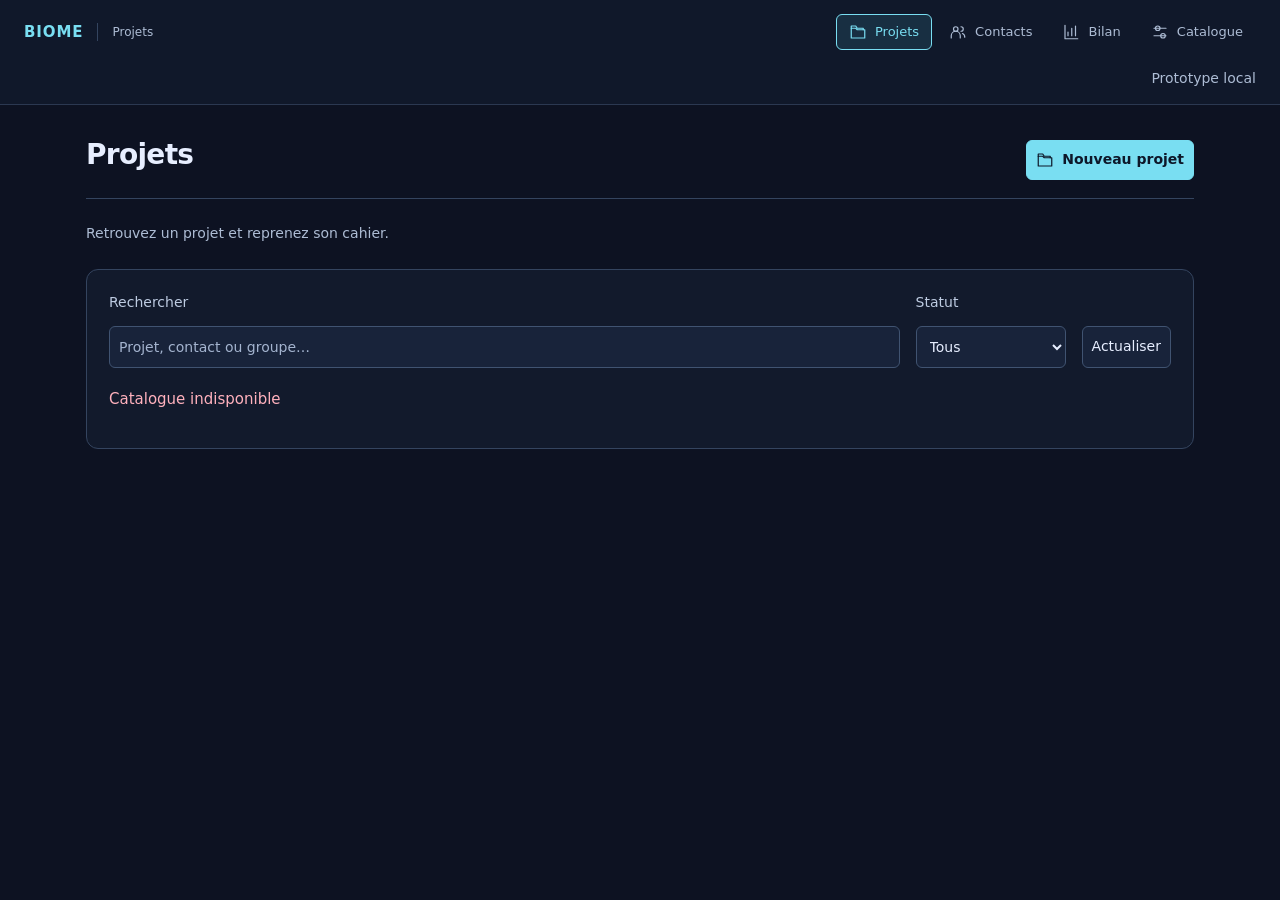
==== src/biome/index.html @ 842594ed "Release alpha 6 with separate project identities and report coverage" ====
<!doctype html><html lang="fr"><meta charset="utf-8"><meta name="viewport" content="width=device-width,initial-scale=1"><title>BIOME · Prototype local</title><link rel="stylesheet" href="/delivery-selector.css">
<style>
/* Keep inline field labels readable without changing the established layout. */
label>input:not([type=checkbox]):not([type=radio]),label>select{margin-inline-start:8px}
label>textarea{display:block;margin-top:6px}
label>input[type=checkbox],label>input[type=radio]{margin-inline-end:6px}
.home-filters label>input,.home-filters label>select,.search-row label>input{margin-inline-start:0}
label>input[style*="width:100%"]{display:block;margin-inline-start:0;margin-top:6px}
@media(max-width:480px){label>input:not([type=checkbox]):not([type=radio]),label>select{display:block;margin-inline-start:0;margin-top:6px}}
:root{color-scheme:dark;background:#17191e;color:#e5e7ec;font:15px/1.5 system-ui}*{box-sizing:border-box}body{margin:0}header{padding:18px 5%;border-bottom:1px solid #353a44;display:flex;justify-content:space-between;gap:16px;flex-wrap:wrap}main{max-width:1000px;margin:auto;padding:28px 22px}h1{font-size:25px;font-weight:500}h2{font-size:18px;font-weight:500}button,input,select,textarea{font:inherit;background:#20232a;color:inherit;border:1px solid #454b58;border-radius:6px;padding:9px}button{cursor:pointer}button.primary{background:#87d4ca;color:#152a28}button:disabled{opacity:.5}label{display:block;margin:12px 0}textarea{width:100%;min-height:120px}.row{display:flex;gap:16px;flex-wrap:wrap;align-items:center}.muted{color:#a4aab7}.summary,form{background:#20232a;padding:18px;margin:20px 0;border-radius:8px}.entry{border-bottom:1px solid #353a44;padding:18px 0}.entry p{white-space:pre-wrap;overflow-wrap:anywhere}.type{color:#87d4ca}small{font-size:13px}details{margin-top:14px}[hidden]{display:none!important}#error{color:#ffb7b7}a{color:#87d4ca}input{max-width:100%}@media(max-width:480px){main{padding:16px}.row{align-items:stretch}input,select{width:100%}}

.attachments{display:grid;grid-template-columns:repeat(auto-fill,minmax(190px,1fr));gap:14px;margin:14px 0}.file-card{border:1px solid #454b58;border-radius:8px;padding:12px;min-width:0;overflow-wrap:anywhere}.file-card .thumb{width:100%;height:150px;object-fit:contain;background:#121419;display:block;border-radius:4px}.file-card button.preview{padding:0;width:100%;border:0}.file-card .file-icon{display:flex;align-items:center;justify-content:center;height:90px;font-size:32px}.file-card input{width:100%;margin-top:8px}.file-card p{margin:8px 0;white-space:normal}.file-card small{display:block}.file-card button.remove{margin-top:8px}dialog{background:#20232a;color:#e5e7ec;border:1px solid #454b58;border-radius:10px;max-width:92vw;padding:16px}dialog::backdrop{background:#000b}dialog img{max-width:85vw;max-height:75vh;object-fit:contain}dialog h2{overflow-wrap:anywhere}

main>details,.notebook{background:#20232a;border:1px solid #353a44;border-radius:8px;margin:18px 0;padding:16px}main>details>summary{font-weight:600;cursor:pointer;padding:4px}main>details[open]>summary{border-bottom:1px solid #3b414c;padding-bottom:12px;margin-bottom:14px}.summary{border:1px solid #353a44}.table-wrap{overflow-x:auto;margin:16px 0}table{width:100%;border-collapse:collapse;font-size:14px}th{text-align:left;color:#a4aab7;font-weight:500;background:#191c22}th,td{padding:12px;vertical-align:top;border-bottom:1px solid #353a44}td:first-child{font-weight:500;overflow-wrap:anywhere;min-width:140px}td details{margin:0}td details p{max-width:320px;overflow-wrap:anywhere}td button{padding:6px 10px}#dataset-form{background:#262b33;border:1px solid #454b58}.notebook h2{font-size:18px}.notebook .entry:last-child{border-bottom:0}

.project-heading{display:flex;align-items:center;justify-content:space-between;gap:20px}.project-heading h1{margin:0 0 8px}.project-heading p{margin:0}.project-meta{display:flex;gap:18px;align-items:center;flex-wrap:wrap;margin:16px 0 24px;font-size:13px}.badge{border:1px solid #454b58;border-radius:20px;padding:3px 10px;font-weight:500}.project-tabs{display:flex;border-bottom:1px solid #353a44;gap:22px;margin-bottom:24px}.project-tabs button{background:none;border:0;border-radius:0;padding:12px 2px;color:#a4aab7}.project-tabs button[aria-selected=true]{color:#87d4ca;border-bottom:2px solid #87d4ca}.notebook{margin:0;padding:0;border:0;background:none}h3{font-size:15px;font-weight:600;margin:24px 0 10px}.entry{padding:20px 0}.entry>button{float:right;padding:4px 9px;font-size:13px}.entry>.type{display:inline-block;font-size:13px}.entry>p{margin:12px 0}.notebook>details{border:1px solid #353a44;background:#20232a;border-radius:8px;padding:12px;margin-top:24px}input[type=checkbox]{width:auto}#delivery-form{border:1px solid #454b58}footer{font-size:12px;margin-top:32px;border-top:1px solid #353a44}button:focus-visible,summary:focus-visible{outline:2px solid #87d4ca;outline-offset:3px}
.search-row{margin:0 0 20px}.search-row label{font-size:13px;color:#a4aab7}.search-row input{display:block;margin-top:6px;color:#e5e7ec}.search-row button{align-self:end}.search-row small{min-width:110px}.project-link{border:0;background:none;text-align:left;color:#87d4ca;padding:0!important}#back-projects{margin-bottom:20px;border:0;background:none;padding-left:0;color:#a4aab7}#home-error{color:#ffb7b7}.home-filters{display:grid;grid-template-columns:minmax(180px,1fr) 150px auto;gap:16px;align-items:end;margin:24px 0}.home-filters label{margin:0;display:flex;flex-direction:column;gap:6px}.home-filters input,.home-filters select,.home-filters button{height:42px;width:100%}@media(max-width:600px){.home-filters{grid-template-columns:minmax(0,1fr) auto}.home-filters label:first-child{grid-column:1/-1}}
#framing-summary{border-left:2px solid #454b58;padding:0 14px;margin:0 0 22px;font-size:14px}#framing-summary p{margin:6px 0;white-space:pre-wrap;overflow-wrap:anywhere}#framing-form textarea{min-height:70px}#framing-error{color:#ffb7b7}.project-meta button{padding:3px 8px;font-size:13px}
/* Shared visual hierarchy: navigation, page title, distinct content surfaces. */
:root{--surface:#20242c;--border:#363e4b;--accent:#87d4ca}
header{padding:14px 24px;align-items:center;background:#1c1f26;gap:18px}
.brand{display:flex;align-items:center;gap:14px}.brand strong{letter-spacing:.06em}.brand>span{font-size:12px;border-left:1px solid var(--border);padding-left:14px}
.app-nav{display:flex;gap:4px;margin-left:auto;flex-wrap:wrap}.app-nav button{background:transparent;border:1px solid transparent;padding:8px 12px;font-size:13px;color:#b9c1cd;display:inline-flex;align-items:center;gap:8px}.app-nav button[aria-current=page]{background:#2c373b;border-color:#49605f;color:#b9eee7}.environment{font-size:11px;width:100%;text-align:right}
main{max-width:1120px;padding-top:32px}h1{font-size:28px;font-weight:650;letter-spacing:-.025em;margin:0 0 8px}h2{font-size:18px;font-weight:600;margin:0 0 14px}h3{font-size:15px}.page-heading{margin-bottom:20px}.page-heading p{margin:6px 0}.eyebrow{text-transform:uppercase;font-size:11px;letter-spacing:.09em;color:#a4aab7}
.surface{background:var(--surface);border:1px solid var(--border);border-radius:10px;padding:22px;margin:18px 0}.surface>h2{display:flex;gap:10px;align-items:center}.surface>h2 .ui-icon{color:var(--accent)}.surface>p{max-width:75ch}.surface .home-filters{margin:0 0 20px}.surface .table-wrap{margin-bottom:0}.surface th{background:#272d37}.surface tbody tr:hover{background:#252c35}
form{border:1px solid var(--border);padding:22px}form>h2{border-bottom:1px solid var(--border);padding-bottom:12px}summary{cursor:pointer;font-weight:500}details:not(.inline-help){border:1px solid var(--border);border-radius:8px;padding:12px 14px;background:#1c2027}details[open]>summary{margin-bottom:12px}.inline-help{font-size:13px;margin:12px 0 18px}.inline-help summary{color:#a4aab7}.inline-help p{max-width:75ch}
.ui-icon{width:18px;height:18px;flex:0 0 18px;vertical-align:middle;fill:none;stroke:currentColor;stroke-width:1.6;stroke-linecap:round;stroke-linejoin:round}.project-tabs button{display:inline-flex;align-items:center;gap:8px}.project-heading{padding-bottom:16px;border-bottom:1px solid var(--border)}.project-meta{margin-top:12px}.notebook .entry{background:#1d222a;border:1px solid #303846;border-radius:8px;margin:14px 0;padding:18px}.notebook .entry:last-child{border-bottom:1px solid #303846}.notebook>details{margin-top:24px}
#diagnostics-result:empty{display:none}#diagnostics-result{margin-top:22px;border-top:1px solid var(--border);padding-top:18px}.diagnostic-overview{display:flex;gap:12px;flex-wrap:wrap}.diagnostic-overview span{padding:8px 12px;border:1px solid var(--border);border-radius:6px;background:#191e25}.diagnostic-success{color:#b8e9d2}.diagnostic-warning{color:#ffd39a}
#workspace-location{background:#191e25;border:1px solid var(--border);border-radius:6px;padding:12px;font-size:13px}button.primary{border-color:#87d4ca}button:hover:not(:disabled){filter:brightness(1.1)}
@media(max-width:700px){header{padding:12px 16px}.app-nav{width:100%;margin:0}.app-nav button{flex:1;padding:8px 6px;font-size:12px}.environment{display:none}main{padding:22px 16px}.surface{padding:16px}.page-heading{gap:12px}.brand{width:100%}.project-heading{flex-wrap:wrap}.project-tabs{gap:18px}}
button[data-icon]{display:inline-flex;align-items:center;gap:8px}
/* Pandora night palette: colour identifies a space; state colours remain semantic. */
:root{background:#0d1222;color:#e7eeff;--surface:#151d31;--border:#34445f;--accent:#79def2;--accent-soft:#182f42;--cyan:#79def2;--blue:#a1baff;--violet:#c7acff;--pink:#f0a9d7;--success:#a2e2c1;--warning:#f4cf91;--danger:#ffb1bd}
body[data-space=contacts]{--accent:var(--violet);--accent-soft:#2a2441}
body[data-space=report]{--accent:var(--blue);--accent-soft:#202d4b}
body[data-space=maintenance]{--accent:#b4c7e7;--accent-soft:#243149}
body[data-space=project][data-project-view=files]{--accent:var(--blue);--accent-soft:#202d4b}
body[data-space=project][data-project-view=deliveries]{--accent:var(--pink);--accent-soft:#38253c}
header{background:#10182a;border-color:#2b3851}.brand strong{color:var(--cyan)}.muted,.eyebrow{color:#adbcd4}
button,input,select,textarea{background:#18233a;border-color:#405371;color:#e7eeff}input::placeholder,textarea::placeholder{color:#a4b4cf}input,select,textarea{accent-color:var(--accent)}
button.primary{background:var(--accent);border-color:var(--accent);color:#0d1729;font-weight:550}a,.project-link,.type{color:var(--accent)}button:focus-visible,summary:focus-visible,input:focus-visible,select:focus-visible,textarea:focus-visible{outline:2px solid var(--accent);outline-offset:3px}
.app-nav button{color:#b5c4dd}.app-nav button[aria-current=page]{background:var(--accent-soft);border-color:var(--accent);color:var(--accent)}
#nav-projects .ui-icon{color:var(--cyan)}#open-directory .ui-icon{color:var(--violet)}#open-report .ui-icon{color:var(--blue)}#open-maintenance .ui-icon{color:#b4c7e7}
.surface,.summary,form{background:var(--surface);border-color:var(--border)}.surface>h2 .ui-icon{color:var(--accent)}.surface th,th{background:#1a2640;color:#bdcbe1}.surface tbody tr:hover{background:#1a2943}th,td,.entry,footer{border-color:var(--border)}
.project-list{border-top:2px solid var(--cyan)}#directory-view>h1{color:var(--violet)}#activity-report>h1{color:var(--blue)}#maintenance-view .page-heading h1{color:#b4c7e7}
#workspace-location{background:#10182a;border-color:var(--border);color:#c5d4eb}.surface details:not(.inline-help),details:not(.inline-help),.notebook>details{background:#111b2e;border-color:var(--border)}.inline-help summary{color:#adbcd4}.surface .home-filters label{color:#bdcbe1}
.project-heading,.project-tabs{border-color:var(--border)}.project-tabs button{color:#adbcd4}.project-tabs button[aria-selected=true]{color:var(--accent);border-bottom-color:var(--accent)}#tab-notebook .ui-icon{color:var(--cyan)}#tab-files .ui-icon{color:var(--blue)}#tab-deliveries .ui-icon{color:var(--pink)}
.notebook .entry{background:#141e33;border-color:#304260}.notebook .entry:last-child{border-bottom-color:#304260}.file-card{background:#131d31;border-color:var(--border)}.file-card .thumb{background:#0a1020}.file-card .file-icon{color:var(--blue)}#dataset-form{background:#192640;border-color:#526e9c}#delivery-form{border-color:#825776}.badge{background:#1a2640;border-color:#455d80;color:#d7e5ff}
.state-badge{display:inline-block;font-size:12px;font-weight:550;padding:3px 9px;border:1px solid #405371;border-radius:20px;white-space:nowrap;color:#cbd8ed;background:#1a2640}.state-badge[data-status=Active]{color:var(--blue);border-color:#536b9c;background:#1c2b48}.state-badge[data-status=Review]{color:var(--violet);border-color:#725b95;background:#2b2542}.state-badge[data-status=Completed]{color:var(--success);border-color:#4a7a69;background:#17332d}.state-badge[data-status=OnHold]{color:var(--warning);border-color:#8c7047;background:#352b20}
.diagnostic-overview span{background:#10182a;border-color:var(--border)}.diagnostic-success{color:var(--success)}.diagnostic-warning{color:var(--warning)}#error,#home-error,#workspace-error,#framing-error{color:var(--danger)}dialog{background:var(--surface);border-color:var(--border)}
.selected-path{font-size:13px;overflow-wrap:anywhere}#conservation-status:not(:empty){margin-top:18px;padding:14px;background:#10182a;border:1px solid var(--border);border-radius:8px}#conservation-status p{margin:6px 0;overflow-wrap:anywhere}#note-conflict{background:#2b2630;border:1px solid #96724a;border-radius:8px;padding:18px;margin-top:20px}#note-conflict h3{color:var(--warning);margin-top:0}#note-conflict pre{white-space:pre-wrap;overflow-wrap:anywhere;font:inherit;max-height:280px;overflow:auto}#note-conflict .row{margin:16px 0}.row-actions{white-space:nowrap;width:100px}.row-actions button.icon-action{margin:0 6px 0 0;padding:8px;min-width:36px;min-height:36px}.icon-action{display:inline-flex;align-items:center;justify-content:center;background:transparent;border:1px solid transparent;border-radius:8px;color:#a1baff;padding:8px;min-width:36px;min-height:36px}.icon-action:hover{background:#223251;border-color:#486592;color:#dce8ff}.icon-action:focus-visible{outline:2px solid var(--accent);outline-offset:3px}.entry>button.icon-action{padding:8px}.project-meta button[data-icon]{background:#141f34;border-color:#3c4e6b;gap:7px;padding:5px 10px}.project-meta button[data-icon] .ui-icon{color:var(--accent);width:16px;height:16px}
/* Navigation uses a single active accent; statuses retain their meaning. */
.app-nav .ui-icon,.project-tabs .ui-icon{color:inherit!important}


#panel-files>h2{font-size:26px;margin:28px 0 20px}
.files-group{background:#121a2c;border:1px solid var(--border);border-radius:12px;padding:22px;margin:24px 0}
.files-group>h3{font-size:18px;margin:0 0 10px}.files-group>p{margin:0 0 18px}
.file-card{display:flex;flex-direction:column;gap:8px}.file-card p{margin:0}.file-card .file-icon{height:auto;min-height:38px;justify-content:flex-start;gap:12px;font-size:22px;color:#b8c9e1}.file-icon small{font-size:12px;font-family:inherit;color:var(--muted)}
.file-actions{display:flex;align-items:center;gap:8px;margin-top:auto;padding-top:16px}.file-actions button{font-size:13px}.file-card>a{margin-top:auto;padding-top:14px}.file-card:has(.file-actions)>a{margin-top:0}
.file-metadata-form{padding:12px;margin:8px 0;background:#0d1424}.file-metadata-form label{display:block;font-size:13px}.file-metadata-form button{font-size:13px;margin:8px 6px 0 0}

/* Shared design system: a consistent hierarchy and restrained thematic accents. */
:root{--text:#e7eeff;--muted:#adbcd4;--panel:#121a2c;--surface:#151f34;--cyan:#79def2;--files:#8ed9b4;--violet:#cfb1ff;--blue:#a9c1ff;--pink:#f0a9d7}
body[data-space=projects],body[data-space=project]{--accent:var(--cyan);--accent-soft:#182f42}
body[data-space=contacts]{--accent:var(--violet);--accent-soft:#2a2441}
body[data-space=report]{--accent:var(--blue);--accent-soft:#202d4b}
body[data-space=project][data-project-view=deliveries]{--accent:var(--pink);--accent-soft:#38253c}
body[data-space=maintenance]{--accent:#bccbdd;--accent-soft:#243149}
main{max-width:1160px;padding:32px 26px 48px}
h1,.project-heading h1{font-size:28px;line-height:1.25;font-weight:650;color:var(--text)!important;letter-spacing:-.025em}
h2,#panel-files>h2,.notebook h2{font-size:23px;line-height:1.3;font-weight:620;letter-spacing:-.015em;margin:0 0 18px}
h3,.content-group>h2,.surface>h2,.files-group>h3,form>h2{font-size:17px;line-height:1.4;font-weight:620;letter-spacing:0;margin:0 0 12px;color:var(--text)}
p{margin:10px 0 16px}.muted{font-size:14px;line-height:1.55;color:var(--muted)}small{font-size:12px;line-height:1.5}
.page-heading{padding-bottom:18px;border-bottom:1px solid var(--border);margin-bottom:24px}
.surface,.content-group,.files-group{padding:22px;background:var(--panel);border:1px solid var(--border);border-radius:12px;margin:24px 0;min-width:0}
.content-group>h2,.content-group>h3,.files-group>h3,.surface>h2,.surface>h3{display:flex;align-items:center;gap:10px}
/* Section markers share one geometry and inherit only their space accent. */
:is(.content-group,.files-group,.surface)>:is(h2,h3),form>h2,.report-science>h2{display:flex;align-items:center;gap:10px}
:is(.content-group,.files-group,.surface)>:is(h2,h3)::before,form>h2::before,.report-science>h2::before{content:'';display:block;height:16px;width:3px;border-radius:3px;background:var(--accent);flex:0 0 3px}
.content-group>.table-wrap:last-child{margin-bottom:0}.content-group>p,.files-group>p{max-width:78ch}
#directory-table{overflow:visible;margin:0}#directory-table .content-group{margin:24px 0}
form{border-radius:12px;background:var(--surface);padding:22px}form>h2{padding-bottom:14px;border-bottom:1px solid var(--border)}
label{font-size:14px;color:#c9d6e9}label>input:not([type=checkbox]):not([type=radio]),label>select{margin-inline-start:0;margin-top:7px;display:block}label:has(>input[type=checkbox]){display:flex;gap:8px;align-items:center}
.row{gap:14px;align-items:end}.row>h2{align-self:center;margin:0 auto 0 0}.row>label{margin:0;min-width:0}.project-meta{align-items:center}.project-meta button{align-self:center}
button,.button{font-size:14px;line-height:1.4}button.primary{font-weight:600}.icon-action{color:var(--accent)}
.app-nav button .ui-icon,.project-tabs button .ui-icon{color:inherit!important}.app-nav button{color:var(--muted)}
.app-nav button[aria-current=page]{background:var(--accent-soft);color:var(--accent);border-color:var(--accent)}
.project-tabs{gap:20px;margin:26px 0}.project-tabs button{font-size:15px;color:var(--muted);padding:12px 3px}
.project-tabs button[aria-selected=true]{color:var(--accent);border-color:var(--accent)}
.project-list{border-top:1px solid var(--border)}.home-filters{margin:0 0 20px}
th{font-size:12px;font-weight:600;color:#b9c9e3;letter-spacing:.015em;background:#1a2640}td{font-size:14px;padding:14px 12px;line-height:1.5}tbody tr:hover{background:#19263d}
#panel-notebook>.row:first-child,#panel-deliveries>.row:first-child{padding:18px 20px;background:var(--panel);border:1px solid var(--border);border-radius:12px;margin-bottom:18px;align-items:center}
.search-row{padding:0 2px;margin:20px 0}.notebook .entry{background:var(--panel);border-color:var(--border);padding:20px;margin:16px 0}.entry>.type{font-size:13px;font-weight:600}.entry>p{font-size:15px;line-height:1.65}.entry small{color:var(--muted)}
#report-total{font-size:18px;font-weight:600;line-height:1.6;background:var(--accent-soft);border:1px solid var(--border);border-left:3px solid var(--accent);padding:18px 20px;border-radius:10px;margin:24px 0 12px}
#report-coverage,#report-warning{font-size:13px;max-width:90ch}#activity-report>.row{background:var(--panel);border:1px solid var(--border);padding:20px;border-radius:12px;align-items:end}
#activity-report>details,#directory-view>details{padding:22px;border-radius:12px;margin:24px 0}#activity-report>details>summary,#directory-view>details>summary{font-size:17px;font-weight:600}
#framing-summary{background:var(--panel);border:1px solid var(--border);border-left:3px solid var(--accent);border-radius:8px;padding:14px 18px;font-size:14px}
#delivery-form{border-color:var(--border)}#delivery-form>h2{margin-top:24px}.file-card{background:var(--surface)}
@media(max-width:700px){main{padding:24px 16px}h1,.project-heading h1{font-size:25px}h2,#panel-files>h2,.notebook h2{font-size:21px}.surface,.content-group,.files-group,form{padding:16px}.row>label{flex:1 1 160px}.project-meta{gap:12px}.app-nav button{font-size:12px}#panel-notebook>.row:first-child,#panel-deliveries>.row:first-child{padding:16px}}

/* Project-level navigation stays cyan even while the delivery subview is pink. */
#nav-projects[aria-current=page]{color:var(--cyan);border-color:var(--cyan);background:#182f42}

/* Shared hierarchy and stable project context. */

#framing-summary{border-left:3px solid var(--cyan);background:var(--panel);color:var(--text)}
.project-meta button[data-icon] .ui-icon{color:var(--cyan)}
.project-tabs #tab-notebook .ui-icon{color:var(--cyan)!important}.project-tabs #tab-files .ui-icon{color:var(--files)!important}.project-tabs #tab-deliveries .ui-icon{color:var(--pink)!important}
#back-projects,#back-directory,#back-report{background:none;border:0;padding:4px 0;margin:0 0 20px;color:var(--muted);font-size:13px}
.report-science h2{font-size:17px;margin:24px 0 14px}.report-science>summary{font-size:18px}
#report-total.report-metrics{display:grid;grid-template-columns:repeat(4,minmax(0,1fr));gap:12px;border:0;background:none;padding:0;margin:24px 0}
.report-metrics>div{border:1px solid var(--border);border-radius:10px;background:var(--panel);padding:18px}.report-metrics strong{display:block;font-size:24px;font-weight:620;line-height:1.3}.report-metrics span{display:block;font-size:13px;color:var(--muted);margin-top:8px}
.chart-bars{display:grid;gap:14px;margin:20px 0}.chart-row{display:grid;grid-template-columns:minmax(140px,1.1fr) minmax(80px,2fr) minmax(105px,auto);gap:16px;align-items:center;font-size:14px}.chart-label{overflow-wrap:anywhere}.chart-track{background:#202b42;border-radius:4px;height:12px;overflow:hidden}.chart-fill{display:block;background:var(--blue);height:100%;border-radius:4px}.chart-fill.unspecified{background:#8491a9}.chart-value{text-align:right;font-variant-numeric:tabular-nums;font-size:13px;color:#c3cfe2}.chart-values{background:transparent!important;padding:10px 0!important;border:0!important;border-top:1px solid var(--border)!important;border-radius:0!important}.chart-values>summary{font-size:13px;color:var(--muted)}
@media(max-width:700px){#report-total.report-metrics{grid-template-columns:repeat(2,minmax(0,1fr))}.report-metrics strong{font-size:21px}.chart-row{grid-template-columns:minmax(0,1fr) auto;gap:6px 12px}.chart-track{grid-column:1/-1;grid-row:2}.chart-value{grid-column:2;grid-row:1}.chart-label{grid-column:1;grid-row:1}}
body[data-space=project][data-project-view=files]{--accent:var(--files);--accent-soft:#19382e}

.monthly-chart{display:flex;gap:12px;overflow-x:auto;padding-bottom:8px}.monthly-chart .chart-row{display:flex;flex:1 0 62px;flex-direction:column;gap:10px;min-width:62px;text-align:center}.monthly-chart .chart-label{order:3;font-size:11px;max-width:70px}.monthly-chart .chart-value{order:1;font-size:11px;white-space:nowrap}.monthly-chart .chart-track{order:2;height:120px;width:32px;display:flex;align-items:end;border-radius:3px;background:#202b42}.monthly-chart .chart-fill{height:0;border-radius:3px;flex:none}
.sort-heading{border:0;background:transparent;color:inherit;padding:0;font:inherit;font-weight:600;white-space:nowrap}.sort-heading:hover{color:var(--cyan);background:transparent}.sort-heading:focus-visible{outline:2px solid var(--cyan);outline-offset:5px}.catalog-date{white-space:nowrap;font-variant-numeric:tabular-nums}#project-table td:first-child{min-width:220px}#project-table td:nth-child(2),#project-table td:nth-child(3){min-width:160px;overflow-wrap:anywhere}
#panel-notebook>.row:first-child{align-items:flex-end}#panel-notebook>.row:first-child>label{display:flex;flex-direction:column;gap:6px}#panel-notebook>.row:first-child select{margin:0;height:42px}#panel-notebook>.row:first-child>button{height:42px;align-self:flex-end}
.identity-fields{display:grid;grid-template-columns:repeat(2,minmax(0,1fr));align-items:end}.identity-fields>label:last-child{grid-column:1/-1}.identity-fields input{width:100%;margin-inline-start:0!important}button.danger{color:var(--danger);border-color:#875165;background:transparent}.project-meta .danger{margin-left:auto}.trash-list button{margin-left:14px}#delete-project-dialog{width:540px}#delete-project-dialog p{overflow-wrap:anywhere}
@media(max-width:600px){.identity-fields{grid-template-columns:minmax(0,1fr)}.project-meta .danger{margin-left:0}}
.storage-model{display:grid;grid-template-columns:repeat(3,minmax(0,1fr));gap:16px;margin:20px 0}.storage-model>div{border:1px solid var(--border);border-radius:10px;padding:16px;background:var(--panel)}.storage-model h3{margin:0 0 8px}.storage-model p{margin:0;font-size:14px}.demo-banner{border:1px solid var(--cyan);border-radius:8px;padding:14px;background:var(--panel)}.catalogue-actions{display:flex;gap:12px;flex-wrap:wrap;margin:18px 0}.recent-catalogue{display:block;text-align:left;width:100%;margin:8px 0;overflow-wrap:anywhere}.catalogue-path{overflow-wrap:anywhere;font-size:13px}@media(max-width:700px){.storage-model{grid-template-columns:1fr}}
#maintenance-view.needs-catalogue>article:nth-of-type(n+3),#maintenance-view.needs-catalogue>article:first-of-type>details{display:none}#workspace-location{white-space:pre-line}</style>
<header><div class="brand"><strong>BIOME</strong><span id="view-context" class="muted">Projets</span></div><nav class="app-nav" aria-label="Espaces BIOME"><button id="nav-projects" data-icon="folder">Projets</button><button type="button" id="open-directory" data-icon="people">Contacts</button><button type="button" id="open-report" data-icon="chart">Bilan</button><button type="button" id="open-maintenance" data-icon="settings">Catalogue</button></nav><span class="muted environment" id="workspace-heading">Prototype local</span></header>
<main><p id="demo-banner" class="demo-banner" hidden>DÉMONSTRATION — données, identités et temps fictifs. Votre catalogue habituel reste conservé ; retrouvez-le dans Catalogue → Catalogues récents.</p><section id="home"><div class="row page-heading" style="justify-content:space-between"><h1>Projets</h1><div class="row"><button type="button" class="primary" id="new-project">Nouveau projet</button></div></div><p class="muted">Retrouvez un projet et reprenez son cahier.</p><form id="new-project-form" hidden><h2>Commencer un projet</h2><details><summary>Importer une demande structurée (facultatif)</summary><p class="muted">Le préremplissage attend des réponses de formulaire avec des libellés explicites, par exemple « Contact Email », « Research group » ou « Project title ». Vous pouvez importer ces réponses depuis un mail Outlook .msg ou .eml, un fichier .txt ou du texte copié. Un mail rédigé librement ne préremplit pas les coordonnées : son texte est conservé, puis les informations du projet sont à saisir. Vérifiez les champs proposés avant la création ; les champs déjà remplis restent conservés.</p><label>Fichier<input id="request-import-file" type="file" accept=".msg,.eml,.txt"></label><label>Ou réponses structurées copiées depuis le mail<textarea id="request-import-text" maxlength="50000"></textarea></label><button type="button" id="request-import-preview">Importer les réponses structurées</button> <button type="button" id="request-import-clear" hidden>Retirer le message importé</button><p id="request-import-status" role="status"></p></details><label>Titre<input id="new-title" required maxlength="200" style="width:100%" placeholder="Un titre court décrivant le besoin"></label><div class="row identity-fields"><label>Contact<input id="new-contact" list="known-contacts" required maxlength="200"></label><label>Email facultatif<input id="new-email" type="email" maxlength="254"></label><label>Groupe / laboratoire facultatif<input id="new-group" placeholder="Responsable, laboratoire ou département" list="known-groups" maxlength="200"></label></div><datalist id="known-contacts"></datalist><datalist id="known-groups"></datalist><details><summary>Où seront conservées les images originales ?</summary><p class="muted">Choisissez leur dossier séparé du catalogue, sur cet ordinateur ou sur un stockage réseau. Les images restent à leur place. Vous pouvez aussi le préciser plus tard si la demande ne contient pas encore d’images.</p><label>Dossier des images originales<input id="new-originals" readonly style="width:100%" placeholder="À définir si nécessaire"></label><button type="button" id="new-originals-pick">Choisir le dossier des originaux…</button> <button type="button" id="new-originals-clear">Retirer ce choix</button></details><label>Demande initiale<textarea id="new-request" required maxlength="50000" placeholder="Collez la demande ou décrivez le besoin en quelques mots."></textarea></label><p class="muted">Le projet sera créé au statut « À cadrer » dans le catalogue affiché sur l’accueil. Les noms de l’annuaire sont proposés ; vous pouvez aussi saisir un nouveau contact ou groupe.</p><button class="primary" id="create-project">Créer et ouvrir le cahier</button> <button type="button" id="cancel-project">Annuler</button><p id="new-project-error" role="alert"></p></form><div class="surface project-list"><div class="home-filters"><label style="flex:1">Rechercher<input id="project-search" type="search" style="display:block;width:100%" placeholder="Projet, contact ou groupe…"></label><label>Statut<select id="project-status-filter"><option value="all">Tous</option></select></label><button id="refresh-projects" type="button">Actualiser</button></div><p id="home-error" role="alert"></p><div id="project-table" class="table-wrap"></div></div></section><section id="directory-view" hidden><button type="button" id="back-directory">← Projets</button><div class="page-heading"><h1>Contacts et groupes</h1></div><p class="muted">Un groupe peut être désigné par son responsable (PI), le nom du laboratoire, du département ou de la plateforme ; les crochets ne sont pas nécessaires. Réutilisez les mêmes noms à la création ou dans « Modifier les informations ». Les variantes existantes restent distinctes : choisissez le bon nom dans chaque projet pour corriger son attribution.</p><div id="directory-table" class="table-wrap"></div><form id="directory-form"><h2 id="directory-heading">Ajouter à l’annuaire</h2><p id="directory-edit-help" class="muted" hidden>La correction sera appliquée aux projets associés. La demande initiale et les livraisons déjà créées restent conservées.</p><div class="row"><label>Type<select id="directory-kind"><option value="contacts">Contact</option><option value="groups">Groupe / laboratoire</option></select></label><label>Nom<input id="directory-name" required maxlength="200"></label><label id="directory-email-label">Email facultatif<input id="directory-email" type="email" maxlength="254"></label></div><button class="primary" id="directory-save">Ajouter</button> <button type="button" id="directory-cancel" hidden>Annuler</button><p id="directory-error" role="alert"></p></form><details style="margin-top:28px"><summary>Listes du cadrage : logiciels, modalités et thématiques</summary><p class="muted">Les valeurs sont réutilisables dans tous les projets. Renommer une valeur corrige les cadrages associés et conserve leur historique. Masquer une valeur la retire des choix futurs, sans effacer les projets qui l’utilisent.</p><label>Liste<select id="vocabulary-kind"><option value="software">Logiciels</option><option value="modalities">Modalités d’imagerie</option><option value="topics">Thématiques d’analyse</option></select></label><div id="vocabulary-table" class="table-wrap"></div><form id="vocabulary-form"><h2 id="vocabulary-heading">Ajouter une valeur</h2><div class="row"><label>Nom<input id="vocabulary-name" required maxlength="100"></label><label><input id="vocabulary-active" type="checkbox" checked> Proposer dans le cadrage</label></div><button class="primary" id="vocabulary-save">Ajouter</button> <button type="button" id="vocabulary-cancel" hidden>Annuler</button><p id="vocabulary-error" role="alert"></p></form></details></section><section id="activity-report" hidden><button type="button" id="back-report">← Projets</button><div class="page-heading"><h1>Bilan d’activité</h1></div><p class="muted">Temps humain renseigné par date de séance. Les projets peuvent contribuer à plusieurs années.</p><div class="row"><label>Année<select id="report-year"></select></label><label>Du<input id="report-start" type="date" required></label><label>Au<input id="report-end" type="date" required></label><button type="button" id="refresh-report">Actualiser</button><a id="export-report" class="button" hidden>Exporter le bilan (ZIP)</a></div><p id="report-error" role="alert"></p><div id="report-total" class="report-metrics" aria-label="Synthèse de la période"></div><section class="content-group"><h2>Évolution du temps renseigné</h2><p class="muted">Temps humain saisi à la date des séances. Une absence de saisie ne signifie pas une absence de travail.</p><div id="report-timeline"></div></section><p id="report-coverage" class="muted"></p><section class="content-group"><h2>Par groupe / laboratoire</h2><div id="report-groups" class="table-wrap"></div></section><section class="content-group"><h2>Par intervention principale</h2><p class="muted">Classement actuel des projets, à préciser pendant le cadrage.</p><div id="report-types" class="table-wrap"></div></section><details class="report-science"><summary>Logiciels, modalités et thématiques</summary><p class="muted">Nombre de projets concernés dans la période. Un projet peut figurer dans plusieurs catégories ; ces nombres ne doivent pas être additionnés. Les catégories décrivent le projet actuellement, pas leur évolution historique.</p><h2>Logiciels utilisés</h2><div id="report-software" class="table-wrap"></div><h2>Modalités d’imagerie</h2><div id="report-modalities" class="table-wrap"></div><h2>Thématiques d’analyse</h2><div id="report-topics" class="table-wrap"></div></details><section class="content-group"><h2>Détail des projets</h2><p class="muted">Le statut affiché est le statut actuel, pas le statut historique à la fin de l’année.</p><div id="report-projects" class="table-wrap"></div></section><p id="report-warning" class="muted"></p></section><section id="project-workspace" hidden><button type="button" id="back-projects">← Projets</button><div class="project-heading"><div><h1 id="title">Chargement du projet…</h1><p id="people" class="muted"></p></div><button id="reload" title="Relire les fichiers du projet">Actualiser</button></div><div class="project-meta"><strong id="project-status" class="badge"></strong><span id="total" class="muted" aria-live="polite"></span><button id="edit-info" type="button">Modifier les informations</button><button id="edit-framing" type="button">Cadrer le projet</button><button id="delete-project" type="button" class="danger">Supprimer le projet…</button></div><form id="info-form" hidden><h2>Informations du projet</h2><label>Titre<input id="info-title" required maxlength="200" style="width:100%"></label><div class="row identity-fields"><label>Contact<input id="info-contact" list="info-contacts" required maxlength="200"></label><label>Email facultatif<input id="info-email" type="email" maxlength="254"></label><label>Groupe<input id="info-group" placeholder="Responsable, laboratoire ou département" list="info-groups" maxlength="200"></label></div><datalist id="info-contacts"></datalist><datalist id="info-groups"></datalist><p class="muted">Les corrections mettent à jour l’accueil et le bilan. Le dossier garde son nom, la demande originale et les livraisons déjà créées restent inchangées. Pour corriger une variante de groupe, choisissez son nom existant.</p><button id="info-save" class="primary">Enregistrer les informations</button> <button id="info-cancel" type="button">Annuler</button><p id="info-error" role="alert"></p></form><div id="legacy-summary" class="content-group" hidden></div><div id="framing-summary" hidden></div><form id="framing-form" hidden><h2>Cadrage du projet</h2><p class="muted">Précisez ce qui est convenu au fil des échanges. Aucun champ scientifique n’est obligatoire. La demande initiale reste conservée. La prochaine étape indique ce qui reste à faire maintenant ; les essais et décisions restent dans le cahier.</p><div class="row"><label>Statut<select id="framing-status"><option value="Unknown">Non renseigné</option><option value="Intake">À cadrer</option><option value="Active">En cours</option><option value="Review">En validation</option><option value="Completed">Terminé</option><option value="OnHold">En pause</option></select></label><label>Intervention principale<select id="framing-activity"><option value="">À préciser</option><option value="consulting">Conseil / consulting</option><option value="training">Formation</option><option value="development">Développement de script / workflow</option><option value="analysis">Analyse de données</option></select></label></div><label>Objectif convenu<textarea id="framing-objective" maxlength="2000" placeholder="Quelle question ou quel besoin devons-nous résoudre ?"></textarea></label><label>Livrable convenu<textarea id="framing-deliverable" maxlength="2000" placeholder="Ex. protocole utilisable sur les images de l’utilisateur, formation ou tableau de mesures."></textarea></label><label>Prochaine étape — repère actuel pour reprendre le travail<textarea id="framing-next_step" maxlength="2000" placeholder="Ex. recevoir des exemples annotés, tester une slide complète, organiser une séance."></textarea></label><details><summary>Comment valider le résultat ? (facultatif)</summary><label>Validation / critères d’acceptation<textarea id="framing-validation" maxlength="2000" placeholder="Ex. comparer aux annotations manuelles ; tester sur des images indépendantes ; vérifier que l’utilisateur sait refaire le protocole."></textarea></label></details><details><summary>Logiciels et contexte scientifique — facultatif</summary><p class="muted">Choisissez ce qui a réellement été utilisé ou abordé. Plusieurs choix sont possibles. Laissez vide si cela ne concerne pas le projet.</p><div id="scientific-fields"></div></details><p><button id="framing-save" class="primary">Enregistrer le cadrage</button> <button id="framing-cancel" type="button">Annuler</button></p><p id="framing-error" role="alert"></p></form><nav class="project-tabs" role="tablist" aria-label="Vues du projet"><button id="tab-notebook" role="tab" aria-selected="true" aria-controls="panel-notebook" tabindex="0">Cahier</button><button id="tab-files" role="tab" aria-selected="false" aria-controls="panel-files" tabindex="-1">Fichiers</button><button id="tab-deliveries" role="tab" aria-selected="false" aria-controls="panel-deliveries" tabindex="-1">Livraisons</button></nav><p id="error" role="alert"></p><p id="status" aria-live="polite"></p><section class="notebook" id="panel-notebook" role="tabpanel" aria-labelledby="tab-notebook"><div class="row"><h2>Cahier</h2><button id="compose" class="primary">Ajouter une entrée</button><button type="button" id="import-open">Importer un échange</button><label>Type <select id="filter"><option value="all">Tous</option><option value="note">Note de travail</option><option value="experiment">Essai / run</option><option value="meeting">Réunion</option><option value="exchange">Échange</option><option value="decision">Décision</option></select></label></div>
<div class="row search-row"><label style="flex:1;margin:0">Rechercher dans le cahier<input id="notebook-search" type="search" style="width:100%" placeholder="Texte, tag, nom de fichier ou légende…"></label><button type="button" id="clear-search">Effacer</button><small id="search-count" class="muted" aria-live="polite"></small></div><form id="import-form" hidden><h2>Importer un échange ou une demande</h2><label>Fichier du message (.msg, .eml ou .txt)<input id="import-file" type="file" accept=".msg,.eml,.txt"></label><p class="muted">Ou collez le texte depuis Outlook. Un fichier .msg conserve le message original (50 Mo maximum) et permet de récupérer ses illustrations (10 Mo chacune, 50 Mo au total).</p><label>Texte du message<textarea id="import-text" maxlength="50000"></textarea></label><p class="muted">L’import prépare une entrée à relire. Les coordonnées et réponses au formulaire restent dans le texte ; les pièces jointes contenues dans un .eml restent dans le message source.</p><button class="primary" id="import-preview">Préparer l’entrée</button> <button type="button" id="import-cancel">Annuler</button><p id="import-error" role="alert"></p></form><form id="form" hidden><h2 id="form-title">Nouvelle entrée</h2><div id="existing-files" class="attachments"></div><div class="row"><label>Type<select id="kind"><option value="note">Note de travail</option><option value="experiment">Essai / run</option><option value="meeting">Réunion</option><option value="exchange">Échange</option><option value="decision">Décision</option></select></label><label>Date de l’activité<input id="date" type="date" required></label><label>Heure de l’activité<input id="time" type="time" required></label></div><label>Note<textarea id="text" required maxlength="50000"></textarea></label><div class="row"><label>Temps humain estimé (min)<input id="minutes" type="number" min="0" max="1440" placeholder="Non renseigné"></label><label>Tags<input id="tags" placeholder="Séparés par des virgules"></label></div><label>Fichiers associés (100 maximum, 10 Mo chacun ; messages et textes : 50 Mo ; 100 Mo au total)<input id="attachments" type="file" multiple></label><div id="selected-files" class="attachments" aria-live="polite"></div><div class="row"><label>Rôle<select id="file-role"><option value="attachment">Pièce jointe</option><option value="version">Version de script / pipeline</option></select></label><label>Libellé de version<input id="file-label" placeholder="Ex. seuil ajusté, v2"></label></div><small class="muted">Saisir le temps une seule fois pour une séance décrite par plusieurs notes. Laisser vide si déjà comptabilisé.</small><aside id="note-conflict" hidden role="alert"><h3>Cette note a changé ailleurs</h3><p>La version sur disque et votre correction sont conservées dans le dossier du projet. Votre saisie reste dans le formulaire ci-dessus : vous pouvez la modifier pour réunir les textes.</p><p id="conflict-current-info" class="muted"></p><details open><summary>Version actuellement sur disque</summary><pre id="conflict-current-text"></pre></details><details><summary>Où sont conservées les copies ?</summary><p id="conflict-copy-path" class="muted"></p></details><div class="row"><button type="button" id="conflict-reload">Recharger la version sur disque</button><button type="button" id="conflict-save" class="primary">Enregistrer ma correction à la place</button></div><small class="muted">Le texte remplacé sera aussi conservé dans l’historique. Si le fichier change à nouveau, l’enregistrement sera bloqué de nouveau.</small></aside><p><button class="primary" id="save">Enregistrer dans le dossier</button> <button type="button" id="cancel">Annuler</button></p></form>
<div id="entries"></div><details><summary>Récapitulatif du temps enregistré</summary><div id="work"></div></details></section><section id="panel-files" role="tabpanel" aria-labelledby="tab-files" hidden><h2>Fichiers et données</h2><article class="surface"><h3 style="margin-top:0">Conserver les images reçues</h3><p class="muted">Copiez les originaux téléchargés depuis un transfert temporaire vers un emplacement durable.</p><button type="button" id="receive-open">Recevoir un fichier ou un dossier…</button><form id="receive-form" hidden><h2>Réception des originaux</h2><div class="row"><button type="button" id="receive-file">Choisir un fichier…</button><button type="button" id="receive-folder">Choisir un dossier…</button></div><label>Source sélectionnée<input id="receive-source" readonly style="width:100%"></label><label>Nom du jeu d’images<input id="receive-name" maxlength="300" required></label><label>Conserver la copie<select id="receive-storage"><option value="project">Dans le projet</option><option value="external">Dans un autre stockage durable</option></select></label><div id="receive-destination-box" hidden><button type="button" id="receive-destination-pick">Choisir le dossier de destination…</button><p id="receive-destination" class="muted selected-path"></p></div><label>Provenance facultative<textarea id="receive-provenance" maxlength="2000" placeholder="Ex. images transmises par l’utilisateur via un lien temporaire" style="min-height:70px"></textarea></label><details><summary>Ce qui sera conservé</summary><p>Le fichier choisi ou tous les fichiers du dossier, avec leurs sous-dossiers. Les originaux source restent en place. Les archives ZIP sont copiées telles quelles ; décompressez-les d’abord pour conserver leurs images séparément. Chaque réception crée une nouvelle copie vérifiée.</p></details><button type="button" id="receive-preview">Préparer la réception</button><p id="receive-summary" aria-live="polite"></p><p><button type="submit" class="primary" id="receive-save" disabled>Copier et conserver les originaux</button> <button type="button" id="receive-cancel">Annuler</button></p><p id="receive-error" role="alert"></p></form><p id="receive-status" aria-live="polite"></p></article><section class="files-group"><h3>Données conservées et liées</h3><p class="muted">Copies reçues et emplacements référencés pour ce projet.</p><div id="datasets"></div><button id="add-dataset" type="button">Ajouter des données</button><form id="dataset-form" hidden><h2 id="dataset-form-title">Lier un fichier ou un dossier</h2><div class="row"><button type="button" id="pick-file">Choisir un fichier…</button><button type="button" id="pick-folder">Choisir un dossier…</button></div><p id="picker-status" aria-live="polite" class="muted"></p><label>Nom affiché dans le projet<input id="dataset-name" required maxlength="300" placeholder="Ex. acquisitions complètes CT-Fire"></label><label>Utilisation de ces données<select id="dataset-role"><option value="original">Images originales</option><option value="derived">Données transformées</option><option value="results">Résultats volumineux</option><option value="installer">Installateur de logiciel</option><option value="reference">Document de référence</option><option value="manual">Manuel / documentation</option><option value="article">Article scientifique</option></select></label><label>Emplacement sélectionné<input style="width:100%" id="dataset-location" required placeholder="Choisissez un fichier ou un dossier ci-dessus"></label><small class="muted">Vous pouvez aussi coller un chemin réseau ou un lien de partage.</small><label>Note facultative<textarea id="dataset-description" placeholder="Origine, contenu, conditions d’accès…"></textarea></label><p class="muted">Les données restent à leur emplacement. BIOME conserve leur adresse pour les retrouver.</p><button class="primary" id="dataset-save">Enregistrer la référence</button> <button id="dataset-cancel" type="button">Annuler</button></form></section><section class="files-group"><h3>Pièces jointes du cahier</h3><div id="project-files" class="attachments"></div></section></section><section id="panel-deliveries" role="tabpanel" aria-labelledby="tab-deliveries" hidden><div class="row"><h2>Livraisons</h2><button class="primary" type="button" id="new-delivery">Préparer une livraison</button></div><p class="muted">Sélectionnez les fichiers à transmettre. Chaque ZIP conserve son contenu au moment de sa création.</p><form id="delivery-form" hidden><div id="delivery-selector"></div></form><section class="content-group"><h3>Livraisons enregistrées</h3><p class="muted">Retrouvez les versions transmises et leur commentaire.</p><div id="delivery-list"></div></section></section><footer><p class="muted">Les données externes restent à leur emplacement. Chaque livraison conserve une copie figée des éléments sélectionnés.</p></footer></section><section id="maintenance-view" hidden><div class="page-heading"><div><p class="eyebrow">Configuration et conservation</p><h1>Catalogue</h1><p class="muted">Choisir le catalogue et vérifier ses accès.</p></div></div><p id="catalogue-welcome" class="demo-banner" hidden>Bienvenue. Créez votre catalogue, ouvrez un catalogue existant ou installez la démo pour découvrir BIOME.</p><div class="storage-model"><div><h3>Catalogue</h3><p>Fiches des projets, cahier, scripts, petits documents et livraisons. Ce dossier est transportable et sauvegardable.</p></div><div><h3>Images originales</h3><p>Dans un dossier de données séparé, sur votre disque ou le NAS. Chaque projet conserve le lien vers ce dossier.</p></div><div><h3>Livraison</h3><p>Une copie figée des éléments choisis. Les originaux ne sont inclus que si vous le demandez.</p></div></div><article class="surface"><h2 data-icon="folder">Catalogue actif</h2><p id="workspace-location" class="muted" style="overflow-wrap:anywhere"></p><details class="inline-help"><summary>Que contient ce dossier ?</summary><p>Les dossiers documentaires des projets et les listes communes. Les grosses images peuvent rester ailleurs. Changer de dossier affiche un autre catalogue ; aucun projet n’est déplacé.</p></details><div class="catalogue-actions"><button type="button" id="catalogue-new">Créer un catalogue…</button><button type="button" id="workspace-choose">Ouvrir un catalogue…</button></div><form id="catalogue-create-form" hidden><h3>Nouveau catalogue</h3><label>Nom du catalogue<input id="catalogue-name" required maxlength="100" value="Mes projets"></label><p class="muted">Un nouveau dossier portant ce nom sera créé à l’emplacement choisi. Il contiendra les fiches et documents, pas les images originales.</p><button id="catalogue-parent-pick" type="button">Choisir où créer le catalogue…</button><p id="catalogue-parent" class="catalogue-path"></p><button id="catalogue-create" class="primary" disabled>Créer et ouvrir</button> <button id="catalogue-create-cancel" type="button">Annuler</button><p id="catalogue-create-error" role="alert"></p></form><details><summary>Catalogues récents</summary><div id="recent-catalogues"></div></details><div id="workspace-review" hidden><p id="workspace-selected" style="overflow-wrap:anywhere"></p><button type="button" id="workspace-apply" class="primary">Utiliser ce dossier</button> <button type="button" id="workspace-cancel">Annuler</button></div><p id="workspace-error" role="alert"></p><details><summary>Déplacer ce catalogue</summary><p>Choisissez un dossier parent sur le nouveau stockage. BIOME copie le catalogue, vérifie chaque fichier, puis utilise le nouvel emplacement. L’ancien catalogue reste conservé comme copie de secours. Les données externes restent à leur emplacement.</p><button type="button" id="relocate-pick">Choisir la destination…</button><p id="relocate-path" class="selected-path"></p><button type="button" id="relocate-run" class="primary" disabled>Copier, vérifier et utiliser ici</button><p id="relocate-status" role="status"></p></details></article><article class="surface"><h2>Essayer BIOME avec une démo</h2><p>Trois projets fictifs : conseil, macro Fiji et analyse. Petites images synthétiques, scripts, notes, temps et livraisons sont fournis. Aucun projet réel n’est utilisé.</p><button id="demo-pick" type="button">Choisir où installer la démo…</button><p id="demo-destination" class="catalogue-path"></p><button id="demo-install" class="primary" disabled>Installer et ouvrir la démo</button><p id="demo-status" role="status"></p></article><article class="surface"><h2 data-icon="check">État des dossiers</h2><p class="muted">Vérifiez les fichiers liés, le suivi du temps et l’accès aux données externes. Lecture seule.</p><button type="button" id="run-diagnostics">Vérifier les dossiers et les accès</button><div id="diagnostics-result" aria-live="polite"></div></article><article class="surface"><h2>Corbeille des projets</h2><p class="muted">Les projets retirés du catalogue peuvent être restaurés ici. Leurs données externes ne sont pas supprimées.</p><button type="button" id="trash-reload">Actualiser la corbeille</button><div id="trash-list" class="trash-list" aria-live="polite"></div></article><article class="surface"><h2 data-icon="package">Sauvegarde et restauration</h2><p class="muted">Conservez une copie du dossier documentaire, avec les pièces jointes, les livraisons et l’annuaire. Les données externes restent à leur emplacement et ne sont pas copiées.</p><details><summary>Créer une sauvegarde</summary><p class="muted">Choisissez une destination hors du catalogue. Pendant la copie, évitez de modifier les fichiers dans d’autres outils.</p><button type="button" id="backup-pick">Choisir la destination…</button><p id="backup-destination" class="muted selected-path"></p><button type="button" class="primary" id="backup-create" disabled>Créer la sauvegarde vérifiée</button></details><details><summary>Restaurer une sauvegarde</summary><p class="muted">Un nouveau dossier sera créé à l’emplacement choisi. Le catalogue actuel reste conservé.</p><div class="row"><button type="button" id="restore-pick-file">Choisir la sauvegarde ZIP…</button><button type="button" id="restore-pick-folder">Choisir le dossier de destination…</button></div><p id="restore-archive" class="muted selected-path"></p><p id="restore-destination" class="muted selected-path"></p><button type="button" class="primary" id="restore-create" disabled>Restaurer dans un nouveau dossier</button></details><div id="conservation-status" aria-live="polite"></div><button type="button" id="restore-open" hidden>Afficher les projets restaurés</button></article></section></main>
<dialog id="delete-project-dialog"><h2>Supprimer ce projet du catalogue ?</h2><p id="delete-project-title"></p><p>Le dossier documentaire sera placé dans la corbeille BIOME. Vous pourrez le restaurer depuis Catalogue. Les fichiers et dossiers externes restent intacts.</p><div class="row"><button id="delete-project-confirm" class="danger" type="button">Placer dans la corbeille</button><button id="delete-project-cancel" type="button">Annuler</button></div><p id="delete-project-error" role="alert"></p></dialog><dialog id="image-dialog"><button id="close-image" type="button">Fermer</button><h2 id="image-title"></h2><img id="image-large" alt=""><p id="image-caption"></p></dialog><script src="/project-sort.js"></script><script src="/delivery-selector.js"></script><script>
const token='__TOKEN__',q=s=>document.querySelector(s),types={note:'Note de travail',experiment:'Essai / run',meeting:'Réunion',exchange:'Échange',decision:'Décision'};let data;let projectKey=null;let projects=[];let selectedFiles=[];let previewUrls=[];let editingId=null;let editingRevision=null;let noteConflict=null;let captions={};let editingDatasetId=null;
const statusNames={Unknown:'Non renseigné',Review:'En validation',Active:'En cours',Completed:'Terminé',Intake:'À cadrer',Preparing:'En préparation',OnHold:'En pause','On Hold':'En pause'};

let directoryData={contacts:[],groups:[]},directoryEditId=null;
function resetDirectoryEditor(){directoryEditId=null;q('#directory-form').reset();q('#directory-kind').disabled=false;q('#directory-email-label').hidden=false;q('#directory-heading').textContent='Ajouter à l’annuaire';q('#directory-save').textContent='Ajouter';q('#directory-cancel').hidden=true;q('#directory-edit-help').hidden=true}
q('#directory-cancel').onclick=resetDirectoryEditor;
function editDirectoryItem(kind,item){directoryEditId=item.id;q('#directory-kind').value=kind;q('#directory-kind').disabled=true;q('#directory-name').value=item.name;q('#directory-email').value=item.email||'';q('#directory-email-label').hidden=kind==='groups';q('#directory-heading').textContent=kind==='groups'?'Modifier le groupe':'Modifier le contact';q('#directory-save').textContent='Enregistrer';q('#directory-cancel').hidden=false;q('#directory-edit-help').hidden=false;q('#directory-error').textContent='';q('#directory-name').focus();q('#directory-form').scrollIntoView({block:'nearest'})}
async function fetchDirectory(){const response=await fetch('/api/directory');if(!response.ok)throw new Error('Annuaire indisponible');directoryData=await response.json();return directoryData}
async function fillDirectory(contacts,groups){await fetchDirectory();for(const [selector,kind] of [[contacts,'contacts'],[groups,'groups']]){q(selector).replaceChildren();for(const item of directoryData[kind]){const option=document.createElement('option');option.value=item.name;q(selector).append(option)}}}
for(const [contact,email] of [['#new-contact','#new-email'],['#info-contact','#info-email']])q(contact).addEventListener('change',()=>{const match=directoryData.contacts.find(item=>item.name===q(contact).value);if(match)q(email).value=match.email||''});
async function renderDirectory(){q('#directory-error').textContent='';try{await fetchDirectory();const container=q('#directory-table');container.replaceChildren();for(const kind of ['groups','contacts']){const heading=document.createElement('h2');heading.textContent=kind==='groups'?'Groupes':'Contacts';const group=document.createElement('section');group.className='content-group';group.append(heading);container.append(group);const table=document.createElement('table');const head=document.createElement('thead');const hr=document.createElement('tr');for(const text of (kind==='groups'?['Nom','Actions']:['Nom','Email','Actions'])){const th=document.createElement('th');th.textContent=text;hr.append(th)}head.append(hr);table.append(head);const body=document.createElement('tbody');for(const item of [...directoryData[kind]].sort((a,b)=>a.name.localeCompare(b.name))){const row=document.createElement('tr');for(const value of (kind==='groups'?[item.name]:[item.name,item.email||'—'])){const cell=document.createElement('td');cell.textContent=value;row.append(cell)}const actions=document.createElement('td');actions.className='row-actions';const edit=document.createElement('button');edit.type='button';actionIcon(edit,'edit','Modifier '+item.name);edit.onclick=()=>editDirectoryItem(kind,item);actions.append(edit);row.append(actions);body.append(row)}table.append(body);const wrap=document.createElement('div');wrap.className='table-wrap';wrap.append(table);group.append(wrap)}}catch(error){q('#directory-error').textContent=error.message}}
q('#open-directory').onclick=()=>{q('#home').hidden=true;q('#directory-view').hidden=false;renderDirectory();loadVocabularies();window.scrollTo(0,0)};
q('#back-directory').onclick=()=>{q('#directory-view').hidden=true;q('#home').hidden=false;loadHome()};
q('#directory-kind').onchange=()=>{q('#directory-email-label').hidden=q('#directory-kind').value==='groups'};
q('#directory-form').onsubmit=async event=>{event.preventDefault();q('#directory-save').disabled=true;try{const response=await fetch('/api/directory',{method:'POST',headers:{'Content-Type':'application/json','X-Biome-Token':token},body:JSON.stringify({edit_id:directoryEditId,kind:q('#directory-kind').value,name:q('#directory-name').value,email:q('#directory-kind').value==='contacts'?q('#directory-email').value:''})});const result=await response.json();if(!response.ok)throw new Error(result.error||'Ajout impossible');resetDirectoryEditor();await renderDirectory()}catch(error){q('#directory-error').textContent=error.message}finally{q('#directory-save').disabled=false}};

function api(path){return path+(path.includes('?')?'&':'?')+'project='+encodeURIComponent(projectKey||'')}
let projectSort={key:'last_activity',direction:'desc'};
try{const saved=JSON.parse(localStorage.getItem('biome-project-sort'));if(saved&&['title','people','group','contact','status','created_at','last_activity'].includes(saved.key)&&['asc','desc'].includes(saved.direction))projectSort={...saved,key:saved.key==='people'?'group':saved.key}}catch(e){}
function renderHome(){
 const container=q('#project-table');container.replaceChildren();
 const terms=normalizeSearch(q('#project-search').value).split(/\s+/).filter(Boolean);
 const filtered=projects.filter(p=>terms.every(t=>normalizeSearch([p.title,p.contact,p.group].join(' ')).includes(t))&&(q('#project-status-filter').value==='all'||p.status===q('#project-status-filter').value));
 const count=document.createElement('p');count.className='muted';count.textContent=filtered.length+' / '+projects.length+' projets';container.append(count);
 if(!filtered.length){const empty=document.createElement('p');empty.textContent='Aucun projet ne correspond à cette recherche.';container.append(empty);return}
 const table=document.createElement('table');const head=document.createElement('thead');const hr=document.createElement('tr');
 for(const [key,text] of [['title','Projet'],['group','Groupe / laboratoire'],['contact','Contact'],['status','Statut'],['created_at','Création'],['last_activity','Dernière activité']]){
  const th=document.createElement('th');th.scope='col';const active=projectSort.key===key;th.setAttribute('aria-sort',active?(projectSort.direction==='asc'?'ascending':'descending'):'none');
  const button=document.createElement('button');button.type='button';button.className='sort-heading';button.textContent=text+' '+(active?(projectSort.direction==='asc'?'↑':'↓'):'↕');button.setAttribute('aria-label','Trier par '+text+(active?', ordre '+(projectSort.direction==='asc'?'croissant':'décroissant'):''));
  button.onclick=()=>{projectSort={key,direction:active?(projectSort.direction==='asc'?'desc':'asc'):(key.endsWith('_at')||key==='last_activity'?'desc':'asc')};try{localStorage.setItem('biome-project-sort',JSON.stringify(projectSort))}catch(e){}renderHome();container.querySelectorAll('th button')[[...hr.children].indexOf(th)].focus()};th.append(button);hr.append(th)
 }
 head.append(hr);table.append(head);const body=document.createElement('tbody');
 const dateCell=value=>{const cell=document.createElement('td');cell.className='catalog-date';cell.textContent=value?new Date(value).toLocaleDateString('fr-CH'):'Non renseignée';if(value)cell.title=value;return cell};
 for(const p of sortProjects(filtered,projectSort.key,projectSort.direction,statusNames)){
  const row=document.createElement('tr');const title=document.createElement('td');const open=document.createElement('button');open.className='project-link';open.textContent=p.title;open.onclick=()=>openProject(p.key);title.append(open);
  const group=document.createElement('td');group.textContent=p.group||'Non renseigné';const contact=document.createElement('td');contact.textContent=p.contact||'Non renseigné';
  const status=document.createElement('td');const badge=document.createElement('span');badge.className='state-badge';badge.dataset.status=p.status;badge.textContent=statusNames[p.status]||p.status;status.append(badge);
  const created=dateCell(p.created_at);if(!p.created_at&&p.historical)created.title='Date historique inconnue ; la date d’import n’est pas utilisée.';
  const activity=dateCell(p.last_activity);activity.title=p.last_activity?'Dernière note ou mise à jour connue : '+p.last_activity:'Aucune date d’activité connue';
  row.append(title,group,contact,status,created,activity);body.append(row)
 }
 table.append(body);container.append(table)
}

let pendingWorkspace=null;
async function loadWorkspace(){
 const response=await fetch('/api/workspace');if(!response.ok)throw new Error('Catalogue indisponible');const workspace=await response.json();
 q('#workspace-location').textContent=workspace.needs_selection?'Aucun catalogue ouvert':workspace.name+' · '+workspace.projects+' projets\n'+workspace.location;
 q('#workspace-heading').textContent=workspace.demo?'Démonstration · données fictives':'Catalogue documentaire · originaux séparés';
 q('#demo-banner').hidden=!workspace.demo;q('#catalogue-welcome').hidden=!workspace.needs_selection;q('#maintenance-view').classList.toggle('needs-catalogue',workspace.needs_selection);q('#new-project').disabled=workspace.needs_selection;
 const internal=q('#receive-storage').querySelector('option[value="project"]');if(internal){internal.hidden=workspace.has_identity;internal.disabled=workspace.has_identity;if(workspace.has_identity)q('#receive-storage').value='external'}
 const recents=q('#recent-catalogues');recents.replaceChildren();for(const location of workspace.recent_catalogues||[]){const button=document.createElement('button');button.className='recent-catalogue';button.type='button';button.textContent=location;button.onclick=async()=>{try{await conservationPost('/api/catalogue-open',{location});projectKey=null;q('#diagnostics-result').replaceChildren();showSpace('#home');await loadHome()}catch(error){q('#workspace-error').textContent=error.message}};recents.append(button)}if(!recents.childElementCount)recents.textContent='Les catalogues ouverts apparaîtront ici.';
 if(workspace.needs_selection)showSpace('#maintenance-view')
}
q('#workspace-choose').onclick=async()=>{q('#workspace-choose').disabled=true;q('#workspace-error').textContent='';try{const response=await fetch('/api/select-data',{method:'POST',headers:{'Content-Type':'application/json','X-Biome-Token':token},body:JSON.stringify({kind:'folder',purpose:'workspace'})});const result=await response.json();if(!response.ok)throw new Error(result.error||'Sélection impossible');if(!result.location)return;pendingWorkspace=result.location;q('#workspace-selected').textContent='Nouveau dossier : '+pendingWorkspace;q('#workspace-review').hidden=false}catch(error){q('#workspace-error').textContent=error.message}finally{q('#workspace-choose').disabled=false}};
q('#workspace-cancel').onclick=()=>{pendingWorkspace=null;q('#workspace-review').hidden=true};
q('#workspace-apply').onclick=async()=>{q('#workspace-apply').disabled=true;q('#workspace-error').textContent='';try{const response=await fetch('/api/catalogue-open',{method:'POST',headers:{'Content-Type':'application/json','X-Biome-Token':token},body:JSON.stringify({location:pendingWorkspace})});const result=await response.json();if(!response.ok)throw new Error(result.error||'Changement impossible');projectKey=null;pendingWorkspace=null;q('#workspace-review').hidden=true;q('#new-project-form').reset();q('#new-project-form').hidden=true;resetRequestImport();q('#project-search').value='';q('#project-status-filter').value='all';await loadHome()}catch(error){q('#workspace-error').textContent=error.message}finally{q('#workspace-apply').disabled=false}};

async function loadHome(){q('#home-error').textContent='';try{await loadWorkspace();const response=await fetch('/api/projects');if(!response.ok)throw new Error('Impossible de lire le catalogue');projects=await response.json();const selected=q('#project-status-filter').value;q('#project-status-filter').replaceChildren();for(const value of ['all',...new Set(projects.map(p=>p.status))]){const option=document.createElement('option');option.value=value;option.textContent=value==='all'?'Tous':statusNames[value]||value;q('#project-status-filter').append(option)}q('#project-status-filter').value=[...q('#project-status-filter').options].some(x=>x.value===selected)?selected:'all';renderHome()}catch(error){q('#home-error').textContent=error.message}}
async function openProject(key){projectKey=key;resetEditor();q('#form').hidden=true;q('#import-form').hidden=true;q('#dataset-form').hidden=true;resetReception();q('#framing-form').hidden=true;q('#info-form').hidden=true;q('#delivery-form').hidden=true;q('#status').textContent='';q('#filter').value='all';q('#notebook-search').value='';q('#home').hidden=true;q('#project-workspace').hidden=false;showView('notebook');await load();window.scrollTo(0,0)}
q('#new-project').onclick=async()=>{q('#new-project-form').hidden=false;q('#new-title').focus();try{await fillDirectory('#known-contacts','#known-groups')}catch(error){q('#new-project-error').textContent=error.message}};q('#cancel-project').onclick=()=>q('#new-project-form').hidden=true;

let initialRequestSource=null;
function resetRequestImport(){initialRequestSource=null;q('#request-import-file').value='';q('#request-import-text').value='';q('#request-import-status').textContent='';q('#request-import-clear').hidden=true}
q('#request-import-clear').onclick=()=>{resetRequestImport();q('#request-import-status').textContent='Message source retiré. Les champs déjà remplis restent modifiables.'};
q('#request-import-preview').onclick=async()=>{q('#request-import-preview').disabled=true;q('#request-import-status').textContent='';try{const file=q('#request-import-file').files[0];const pasted=q('#request-import-text').value.trim();if(file&&pasted)throw new Error('Choisissez un fichier ou du texte collé, pas les deux.');if(!file&&!pasted)throw new Error('Choisissez un fichier ou collez le texte de la demande.');if(initialRequestSource)throw new Error('Retirez le message importé avant d’en importer un autre.');let name,bytes;if(file){if(file.size>50000000)throw new Error('Maximum 50 Mo par message.');name=file.name;bytes=new Uint8Array(await file.arrayBuffer())}else{name='initial-request.txt';bytes=new TextEncoder().encode(pasted)}let binary='';for(let i=0;i<bytes.length;i+=32768)binary+=String.fromCharCode(...bytes.subarray(i,i+32768));const response=await fetch('/api/request-preview',{method:'POST',headers:{'Content-Type':'application/json','X-Biome-Token':token},body:JSON.stringify({name,content:btoa(binary)})});const result=await response.json();if(!response.ok)throw new Error(result.error||'Import impossible');const fieldIds={title:'#new-title',contact:'#new-contact',email:'#new-email',group:'#new-group'};let filled=0;for(const [key,value] of Object.entries(result.suggestions)){const field=q(fieldIds[key]);if(field&&!field.value.trim()){field.value=value;filled++}}if(!q('#new-request').value.trim())q('#new-request').value=result.text;initialRequestSource=result.source;q('#request-import-clear').hidden=false;q('#request-import-status').textContent=Object.keys(result.suggestions).length?(filled?filled+' champ(s) prérempli(s). Vérifiez les informations proposées. Le message source est conservé ; vos champs déjà remplis restent inchangés.':'Des informations ont été reconnues, mais les champs correspondants sont déjà remplis. Vos valeurs restent inchangées et le message source est conservé.'):'Aucun libellé structuré reconnu pour les coordonnées ou le titre. Le message source est conservé ; renseignez manuellement les informations du projet. Les mails libres et les signatures ne sont pas analysés.'}catch(error){q('#request-import-status').textContent=error.message}finally{q('#request-import-preview').disabled=false}};

q('#new-project-form').onsubmit=async event=>{event.preventDefault();q('#create-project').disabled=true;q('#new-project-error').textContent='';try{const response=await fetch('/api/projects',{method:'POST',headers:{'Content-Type':'application/json','X-Biome-Token':token},body:JSON.stringify({title:q('#new-title').value,contact:q('#new-contact').value,email:q('#new-email').value,group:q('#new-group').value,request:q('#new-request').value,originals_location:q('#new-originals').value,source:initialRequestSource})});const result=await response.json();if(!response.ok)throw new Error(result.error||'Création impossible');q('#new-project-form').reset();q('#new-project-form').hidden=true;resetRequestImport();await loadHome();await openProject(result.key);q('#status').textContent='Projet créé. La demande initiale est conservée dans le dossier et dans le cahier.'}catch(error){q('#new-project-error').textContent=error.message}finally{q('#create-project').disabled=false}};
q('#project-search').oninput=renderHome;q('#project-status-filter').onchange=renderHome;q('#refresh-projects').onclick=loadHome;q('#back-projects').onclick=()=>{q('#home').hidden=false;q('#project-workspace').hidden=true;loadHome();window.scrollTo(0,0)};
q('#edit-info').onclick=async()=>{q('#info-title').value=data.project.title;q('#info-contact').value=data.project.contact;q('#info-email').value=data.project.contact_email||'';q('#info-group').value=data.project.group||'';q('#info-error').textContent='';q('#info-form').hidden=false;try{await fillDirectory('#info-contacts','#info-groups')}catch(error){q('#info-error').textContent=error.message}q('#info-title').focus()};q('#info-cancel').onclick=()=>q('#info-form').hidden=true;
q('#info-form').onsubmit=async event=>{event.preventDefault();q('#info-save').disabled=true;try{const response=await fetch(api('/api/project-info'),{method:'POST',headers:{'Content-Type':'application/json','X-Biome-Token':token},body:JSON.stringify({title:q('#info-title').value,contact:q('#info-contact').value,contact_email:q('#info-email').value,group:q('#info-group').value})});const result=await response.json();if(!response.ok)throw new Error(result.error||'Enregistrement impossible');q('#info-form').hidden=true;await load();q('#status').textContent='Informations corrigées. L’accueil et le bilan utiliseront ces valeurs.'}catch(error){q('#info-error').textContent=error.message}finally{q('#info-save').disabled=false}};
const framingKeys=['objective','deliverable','next_step','validation'];

const scientificChoices={software:{label:'Logiciels utilisés',values:[]},modalities:{label:'Modalités d’imagerie',values:[]},topics:{label:'Thématiques d’analyse',values:[]}};
let vocabularyData={},vocabularyEditId=null;


async function fetchVocabularies(){const response=await fetch('/api/vocabularies');if(!response.ok)throw new Error('Listes du cadrage indisponibles');vocabularyData=await response.json();for(const key of Object.keys(scientificChoices))scientificChoices[key].values=vocabularyData[key].filter(item=>item.active).map(item=>item.name)}
function resetVocabularyEditor(){vocabularyEditId=null;q('#vocabulary-name').value='';q('#vocabulary-active').checked=true;q('#vocabulary-heading').textContent='Ajouter une valeur';q('#vocabulary-save').textContent='Ajouter';q('#vocabulary-cancel').hidden=true}
function renderVocabulary(){const kind=q('#vocabulary-kind').value;const container=q('#vocabulary-table');container.replaceChildren();const table=document.createElement('table');const head=document.createElement('thead');const header=document.createElement('tr');for(const label of ['Nom','Disponibilité','Actions']){const cell=document.createElement('th');cell.textContent=label;header.append(cell)}head.append(header);table.append(head);const body=document.createElement('tbody');for(const item of [...(vocabularyData[kind]||[])].sort((a,b)=>a.name.localeCompare(b.name))){const row=document.createElement('tr');for(const value of [item.name,item.active?'Proposée':'Masquée']){const cell=document.createElement('td');cell.textContent=value;row.append(cell)}const cell=document.createElement('td');const edit=document.createElement('button');edit.type='button';edit.textContent='Modifier';edit.setAttribute('aria-label','Modifier la catégorie '+item.name);edit.onclick=()=>{vocabularyEditId=item.id;q('#vocabulary-name').value=item.name;q('#vocabulary-active').checked=item.active;q('#vocabulary-heading').textContent='Modifier une valeur';q('#vocabulary-save').textContent='Enregistrer';q('#vocabulary-cancel').hidden=false;q('#vocabulary-name').focus()};cell.append(edit);row.append(cell);body.append(row)}table.append(body);container.append(table)}
async function loadVocabularies(){q('#vocabulary-error').textContent='';try{await fetchVocabularies();renderVocabulary()}catch(error){q('#vocabulary-error').textContent=error.message}}
q('#vocabulary-kind').onchange=()=>{resetVocabularyEditor();renderVocabulary()};q('#vocabulary-cancel').onclick=resetVocabularyEditor;
q('#vocabulary-form').onsubmit=async event=>{event.preventDefault();q('#vocabulary-save').disabled=true;q('#vocabulary-error').textContent='';try{const response=await fetch('/api/vocabularies',{method:'POST',headers:{'Content-Type':'application/json','X-Biome-Token':token},body:JSON.stringify({kind:q('#vocabulary-kind').value,edit_id:vocabularyEditId,name:q('#vocabulary-name').value,active:q('#vocabulary-active').checked})});const result=await response.json();if(!response.ok)throw new Error(result.error||'Enregistrement impossible');resetVocabularyEditor();await loadVocabularies()}catch(error){q('#vocabulary-error').textContent=error.message}finally{q('#vocabulary-save').disabled=false}};

function scientificOption(container,key,value,checked){const label=document.createElement('label');label.style.cssText='display:inline-flex;align-items:center;gap:6px;margin:5px 14px 5px 0';const input=document.createElement('input');input.type='checkbox';input.dataset.category=key;input.value=value;input.checked=checked;label.append(input,document.createTextNode(value));container.append(label)}
function renderScientificFields(framing){const box=q('#scientific-fields');box.replaceChildren();for(const [key,definition] of Object.entries(scientificChoices)){const section=document.createElement('fieldset');const legend=document.createElement('legend');legend.textContent=definition.label;section.append(legend);const selected=framing[key]||[];for(const value of new Set([...definition.values,...selected]))scientificOption(section,key,value,selected.includes(value));const row=document.createElement('div');row.className='row';const input=document.createElement('input');input.maxLength=100;input.placeholder='Autre valeur…';input.setAttribute('aria-label','Autre valeur pour '+definition.label);const add=document.createElement('button');add.type='button';add.textContent='Ajouter';add.onclick=()=>{const value=input.value.trim();if(!value)return;const existing=[...section.querySelectorAll('input[type=checkbox]')].find(item=>item.value===value);if(existing)existing.checked=true;else scientificOption(section,key,value,true);input.value=''};row.append(input,add);section.append(row);box.append(section)}}

function renderFraming(){const box=q('#framing-summary');box.replaceChildren();const framing=data.project.framing||{};for(const [key,label] of [['objective','Objectif'],['deliverable','Livrable'],['next_step','Prochaine étape']]){if(!framing[key])continue;const p=document.createElement('p');const strong=document.createElement('strong');strong.textContent=label+' : ';p.append(strong,document.createTextNode(framing[key]));box.append(p)}box.hidden=!box.childNodes.length;q('#edit-framing').textContent=Object.keys(framing).length?'Modifier le cadrage':'Cadrer le projet';decorateIcons()}
q('#edit-framing').onclick=async()=>{try{await fetchVocabularies()}catch(error){q('#error').textContent=error.message;return}const framing=data.project.framing||{};for(const key of framingKeys)q('#framing-'+key).value=framing[key]||'';renderScientificFields(framing);const status=data.project.status.value;q('#framing-status').value=status==='On Hold'?'OnHold':status;q('#framing-activity').value=framing.activity_type||'';q('#framing-error').textContent='';q('#framing-form').hidden=false;q('#framing-objective').focus()};q('#framing-cancel').onclick=()=>q('#framing-form').hidden=true;
q('#framing-form').onsubmit=async event=>{event.preventDefault();q('#framing-save').disabled=true;try{const payload={status:q('#framing-status').value,activity_type:q('#framing-activity').value};for(const key of framingKeys)payload[key]=q('#framing-'+key).value;for(const key of Object.keys(scientificChoices))payload[key]=[...q('#scientific-fields').querySelectorAll('input[data-category="'+key+'"]:checked')].map(input=>input.value);const response=await fetch(api('/api/framing'),{method:'POST',headers:{'Content-Type':'application/json','X-Biome-Token':token},body:JSON.stringify(payload)});const result=await response.json();if(!response.ok)throw new Error(result.error||'Enregistrement impossible');q('#framing-form').hidden=true;await load();q('#status').textContent='Cadrage enregistré. La demande initiale est conservée.'}catch(error){q('#framing-error').textContent=error.message}finally{q('#framing-save').disabled=false}};
function duration(minutes){return minutes===null?'Non renseigné':Math.floor(minutes/60)+' h '+String(minutes%60).padStart(2,'0')+' min'}
function reportTable(selector,headings,rows){const box=q(selector);box.replaceChildren();if(!rows.length){box.textContent='Aucune donnée exploitable pour ce tableau sur cette période.';return}const table=document.createElement('table');const head=document.createElement('thead');const heading=document.createElement('tr');for(const text of headings){const th=document.createElement('th');th.scope='col';th.textContent=text;heading.append(th)}head.append(heading);table.append(head);const body=document.createElement('tbody');for(const cells of rows){const row=document.createElement('tr');for(const cell of cells){const td=document.createElement('td');if(cell instanceof Node)td.append(cell);else td.textContent=cell;row.append(td)}body.append(row)}table.append(body);box.append(table)}

function chartBars(container,items,unit){
 container.replaceChildren();container.className='chart-bars';
 if(!items.length){const empty=document.createElement('p');empty.className='muted';empty.textContent='Aucune valeur disponible sur cette période.';container.append(empty);return}
 const max=Math.max(...items.map(item=>item.value||0),1);
 for(const item of items){const row=document.createElement('div');row.className='chart-row';const label=document.createElement('span');label.className='chart-label';label.textContent=item.label;const track=document.createElement('span');track.className='chart-track';track.setAttribute('aria-hidden','true');const fill=document.createElement('span');fill.className='chart-fill';if(item.label==='Non renseigné')fill.classList.add('unspecified');fill.style.width=((item.value||0)/max*100)+'%';track.append(fill);const value=document.createElement('span');value.className='chart-value';value.textContent=item.value===null?'Temps non renseigné':unit==='minutes'?duration(item.value):item.value+' projet'+(item.value===1?'':'s');row.append(label,track,value);container.append(row)}
}
function chartForTable(id,title,items,unit){
 const table=q(id);let chart=q(id+'-chart');if(!chart){chart=document.createElement('div');chart.id=id.slice(1)+'-chart';const details=document.createElement('details');details.className='chart-values';const summary=document.createElement('summary');summary.textContent='Voir les valeurs en tableau';table.before(chart,details);details.append(summary,table)}
 chart.setAttribute('aria-label',title);chartBars(chart,items,unit);
}
function renderReportCharts(report){
 const metrics=q('#report-total');metrics.replaceChildren();for(const [label,value] of [['Temps renseigné',duration(report.total_minutes)],['Projets avec activité',report.projects.length],['Groupes impliqués',report.group_count],['Contacts impliqués',report.contact_count]]){const metric=document.createElement('div');const strong=document.createElement('strong');strong.textContent=value;const text=document.createElement('span');text.textContent=label;metric.append(strong,text);metrics.append(metric)}
 const monthly=new Map((report.monthly_minutes||[]).map(item=>[item.month,item.minutes]));const first=report.start.slice(0,7),last=report.end.slice(0,7);const [fy,fm]=first.split('-').map(Number),[ly,lm]=last.split('-').map(Number);let periods=[];
 if((ly-fy)*12+lm-fm<24){for(let n=fy*12+fm-1;n<=ly*12+lm-1;n++){const key=Math.floor(n/12)+'-'+String(n%12+1).padStart(2,'0');periods.push({label:new Intl.DateTimeFormat('fr',{month:'short',year:'numeric',timeZone:'UTC'}).format(new Date(key+'-01T00:00:00Z')),value:monthly.get(key)||0})}}
 else{const years=new Map();for(const [month,minutes] of monthly)years.set(month.slice(0,4),(years.get(month.slice(0,4))||0)+minutes);periods=[...years].map(([label,value])=>({label,value}));}
 const timeline=q('#report-timeline');chartBars(timeline,report.projects.length?periods:[],'minutes');if(report.projects.length){timeline.classList.add('monthly-chart');timeline.tabIndex=0;timeline.setAttribute('aria-label','Évolution du temps par période, défilement horizontal possible');for(const fill of timeline.querySelectorAll('.chart-fill')){fill.style.height=fill.style.width;fill.style.width='100%'}}
 for(const [key,summary] of Object.entries(report.breakdowns)){
  const id=key==='group'?'#report-groups':key==='activity_type'?'#report-types':'#report-'+key;
  const timed=['group','activity_type'].includes(key);
  const names={consulting:'Conseil / consulting',training:'Formation',development:'Développement de script / workflow',analysis:'Analyse de données'};
  const items=summary.items.map(item=>({...item,label:key==='activity_type'?(names[item.label]||item.label):item.label}));
  reportTable(id,timed?['Catégorie','Projets','Temps renseigné']:['Catégorie','Projets'],items.map(item=>timed?[item.label,item.count,duration(item.value)]:[item.label,item.count]));
  chartForTable(id,'Répartition des données renseignées',items,timed?'minutes':'projects');
  let note=q(id+'-coverage');if(!note){note=document.createElement('p');note.id=id.slice(1)+'-coverage';note.className='muted';q(id+'-chart').nextElementSibling.after(note)}
  note.textContent=summary.included+' projet(s) pris en compte. '+summary.excluded+' projet(s) exclus de cette répartition : '+summary.reason+'.';
 }

}

function renderReportProjects(report){
 const headings=['Projet','Groupe / laboratoire','Statut actuel','Temps renseigné','Séances'];
 const rows=projects=>projects.map(project=>{const open=document.createElement('button');open.className='project-link';open.textContent=project.title;open.onclick=()=>{q('#activity-report').hidden=true;openProject(project.key)};return [open,project.group||'Non renseigné',statusNames[project.status]||project.status,duration(project.minutes),project.session_count]});
 reportTable('#report-projects',headings,rows(report.projects.filter(p=>p.minutes!==null)));
 let details=q('#report-missing-projects');if(!details){details=document.createElement('details');details.id='report-missing-projects';const summary=document.createElement('summary');const table=document.createElement('div');table.id='report-missing-projects-table';table.className='table-wrap';details.append(summary,table);q('#report-projects').after(details)}
 const missing=report.projects.filter(p=>p.minutes===null);details.hidden=!missing.length;details.firstChild.textContent=missing.length+' projet(s) sans temps renseigné — voir le détail';reportTable('#report-missing-projects-table',headings,rows(missing));
}

async function loadReport(year,custom=false){q('#report-error').textContent='';q('#export-report').hidden=true;try{const params=new URLSearchParams();if(year)params.set('year',year);if(custom){if(!q('#report-start').value||!q('#report-end').value)throw new Error('Choisissez une date de début et une date de fin');if(q('#report-start').value>q('#report-end').value)throw new Error('La date de début doit précéder la date de fin');params.set('start',q('#report-start').value);params.set('end',q('#report-end').value)}const response=await fetch('/api/activity-report?'+params);if(!response.ok)throw new Error('Impossible de lire le bilan');const report=await response.json();q('#report-year').replaceChildren();for(const value of report.years){const option=document.createElement('option');option.value=value;option.textContent=value;q('#report-year').append(option)}q('#report-year').value=report.year;q('#report-start').value=report.start;q('#report-end').value=report.end;q('#export-report').href='/api/activity-export?start='+encodeURIComponent(report.start)+'&end='+encodeURIComponent(report.end);q('#export-report').hidden=false;q('#report-total').textContent=duration(report.total_minutes)+' renseignées · '+report.projects.length+' projets avec une activité documentée · '+report.group_count+' groupes · '+report.contact_count+' contacts';q('#report-coverage').textContent=report.projects_with_time+' projets ont du temps saisi sur '+report.projects.length+' projets avec une activité documentée dans la période. Les exclusions sont propres à chaque répartition ; un temps absent ne signifie pas zéro travail.';renderReportProjects(report);q('#report-warning').textContent=report.warnings.length?'Certains dossiers n’ont pas pu être comptabilisés : '+report.warnings.join(' ; '):'Les temps anciens non saisis ne sont pas estimés. Les noms distincts restent séparés ; les attributions peuvent être corrigées dans les projets et l’annuaire.';renderReportCharts(report)}catch(error){q('#report-error').textContent=error.message}}
q('#open-report').onclick=()=>{q('#home').hidden=true;q('#activity-report').hidden=false;loadReport()};q('#back-report').onclick=()=>{q('#activity-report').hidden=true;q('#home').hidden=false;loadHome()};q('#report-year').onchange=()=>loadReport(q('#report-year').value);q('#refresh-report').onclick=()=>loadReport(q('#report-year').value,true);
const views=['notebook','files','deliveries'];
function showView(name,focus=false){document.body.dataset.projectView=name;for(const view of views){q('#panel-'+view).hidden=view!==name;const tab=q('#tab-'+view);tab.setAttribute('aria-selected',String(view===name));tab.tabIndex=view===name?0:-1}if(focus)q('#tab-'+name).focus()}
for(const [index,view] of views.entries()){const tab=q('#tab-'+view);tab.onclick=()=>showView(view);tab.onkeydown=event=>{let target;if(event.key==='ArrowRight')target=(index+1)%views.length;if(event.key==='ArrowLeft')target=(index+views.length-1)%views.length;if(event.key==='Home')target=0;if(event.key==='End')target=views.length-1;if(target!==undefined){event.preventDefault();showView(views[target],true)}}}
q('#new-delivery').onclick=()=>{q('#delivery-form').hidden=!q('#delivery-form').hidden;if(!q('#delivery-form').hidden){q('#status').textContent='';q('#ds-search').focus()}};

function editFileMetadata(file,entry,card){
 if(card.querySelector('form'))return;
 const form=document.createElement('form');form.className='file-metadata-form';
 const label=document.createElement('input');label.value=file.version_label||'';label.maxLength=300;
 const caption=document.createElement('input');caption.value=file.caption||'';caption.maxLength=2000;
 for(const [text,input] of [['Libellé de version — ex. v3 — ajout du filtre médian',label],['Légende / observation',caption]]){const field=document.createElement('label');field.textContent=text;field.append(input);form.append(field)}
 const save=document.createElement('button');save.textContent='Enregistrer';save.className='primary';
 const cancel=document.createElement('button');cancel.type='button';cancel.textContent='Annuler';cancel.onclick=()=>form.remove();const error=document.createElement('p');error.setAttribute('role','alert');form.append(save,cancel,error);
 form.onsubmit=async event=>{event.preventDefault();save.disabled=true;try{const [date,time]=entry.date_source.split(' '),[day,month,year]=date.split('/');const logs=data.logs.filter(l=>l.entry_ids.includes(entry.id));const response=await fetch(api('/api/entries'),{method:'POST',headers:{'Content-Type':'application/json','X-Biome-Token':token},body:JSON.stringify({edit_id:entry.id,base_revision:entry.revision,type:entry.type,date:year+'-'+month+'-'+day,time:time.slice(0,5),text:editableBody(entry,entry.text),tags:(entry.tags||[]).join(', '),minutes:logs.length?logs.reduce((n,l)=>n+l.minutes,0):null,captions:{[file.id]:caption.value},version_labels:{[file.id]:label.value},attachments:[]})});const result=await response.json();if(!response.ok)throw new Error(result.error||'Échec de la correction');await load();q('#status').textContent='Libellé et légende enregistrés.'}catch(e){error.textContent=e.message}finally{save.disabled=false}};
 card.append(form);label.focus();
}

function renderProjectFiles(){const box=q('#project-files');box.replaceChildren();const seen=new Set();for(const entry of data.entries)for(const file of entry.attachments||[]){if(seen.has(file.id))continue;seen.add(file.id);const card=fileCard(file);const context=document.createElement('button');context.type='button';context.textContent='Voir dans le cahier';context.onclick=()=>{q('#filter').value='all';q('#notebook-search').value='';render(false);showView('notebook');const item=document.getElementById('item-'+entry.id);const detail=item.querySelector('details');if(detail)detail.open=true;item.scrollIntoView({behavior:'smooth',block:'center'});item.tabIndex=-1;item.focus({preventScroll:true})};const actions=document.createElement('div');actions.className='file-actions';const edit=document.createElement('button');actionIcon(edit,'edit','Modifier le libellé et la légende de '+file.original_name);edit.onclick=()=>editFileMetadata(file,entry,card);actions.append(context,edit);card.append(actions);box.append(card)}for(const file of data.unlinked_files||[]){if(seen.has(file.id))continue;seen.add(file.id);box.append(fileCard(file))}if(!seen.size)box.textContent='Les pièces jointes ajoutées au cahier apparaîtront ici.'}
function isImage(name){return /\.(png|jpe?g|gif|webp)$/i.test(name)}
function icon(name){const ext=name.split('.').pop().toLowerCase();if(ext==='pdf')return ['▤','Document PDF'];if(['py','js','groovy','ijm','m','cppipe'].includes(ext))return ['</>','Script / pipeline'];if(['csv','xlsx','tsv'].includes(ext))return ['▦','Tableau'];if(['png','jpg','jpeg','gif','webp','tif','tiff','czi'].includes(ext))return ['▧','Image'];return ['≡','Document']}
function fileCard(file,url,draft){const card=document.createElement('div');card.className='file-card';const name=file.original_name;const imageUrl=url||api('/api/file?id='+encodeURIComponent(file.id)+'&preview=1');if(isImage(name)){const button=document.createElement('button');button.type='button';button.className='preview';button.setAttribute('aria-label','Agrandir '+name);const img=document.createElement('img');img.className='thumb';img.alt=file.caption||name;img.loading='lazy';img.src=imageUrl;img.onerror=()=>{button.textContent='Aperçu indisponible';button.disabled=true};button.append(img);button.onclick=()=>{q('#image-large').src=imageUrl;q('#image-large').alt=file.caption||name;q('#image-title').textContent=name;q('#image-caption').textContent=file.caption||'';q('#image-dialog').showModal()};card.append(button)}else{const [symbol,label]=icon(name);const mark=document.createElement('div');mark.className='file-icon';const glyph=document.createElementNS('http://www.w3.org/2000/svg','svg');glyph.setAttribute('viewBox','0 0 24 24');glyph.setAttribute('width','24');glyph.setAttribute('height','24');glyph.setAttribute('fill','none');glyph.setAttribute('stroke','currentColor');glyph.setAttribute('stroke-width','1.6');glyph.setAttribute('aria-hidden','true');glyph.innerHTML=label==='Script / pipeline'?'<path d="m8 7-5 5 5 5m8-10 5 5-5 5m-3-14-2 18"/>':'<path d="M6 3h8l4 4v14H6zM14 3v5h4M9 12h6m-6 4h6"/>';mark.append(glyph);const type=document.createElement('small');type.textContent=label;mark.append(type);mark.setAttribute('aria-label',label);card.append(mark)}const title=document.createElement('p');title.textContent=name;card.append(title);const size=document.createElement('small');size.className='muted';size.textContent=(file.bytes<1024?file.bytes+' octets':Math.round(file.bytes/1024)+' Ko')+(file.version_label?' · '+file.version_label:'');card.append(size);if(draft){const input=document.createElement('input');input.placeholder='Légende / observation';input.setAttribute('aria-label','Légende de '+name);input.value=draft.caption;input.oninput=()=>draft.caption=input.value;card.append(input);const remove=document.createElement('button');remove.type='button';remove.className='remove';remove.textContent='Retirer';remove.onclick=()=>{selectedFiles=selectedFiles.filter(x=>x!==draft);renderSelected()};card.append(remove)}else{if(file.caption&&file.caption!==file.version_label){const caption=document.createElement('p');caption.textContent=file.caption;card.append(caption)}const download=document.createElement('a');download.href=api('/api/file?id='+encodeURIComponent(file.id));download.download=name;download.textContent='Télécharger';card.append(download)}return card}
function renderSelected(){previewUrls.forEach(URL.revokeObjectURL);previewUrls=[];q('#selected-files').replaceChildren();for(const draft of selectedFiles){const url=isImage(draft.file.name)?URL.createObjectURL(draft.file):null;if(url)previewUrls.push(url);q('#selected-files').append(fileCard({original_name:draft.file.name,bytes:draft.file.size},url,draft))}}
q('#attachments').onchange=()=>{for(const file of q('#attachments').files)selectedFiles.push({file,caption:''});q('#attachments').value='';renderSelected()};q('#close-image').onclick=()=>q('#image-dialog').close();
function normalizeSearch(value){return String(value||'').normalize('NFD').replace(/[\u0300-\u036f]/g,'').toLowerCase()}
function render(refresh=true){if(refresh){renderFraming();renderDatasets();renderDeliveries();renderProjectFiles()}let visible=0;const terms=normalizeSearch(q('#notebook-search').value).split(/\s+/).filter(Boolean);q('#entries').replaceChildren();for(const e of data.entries){if(q('#filter').value!=='all'&&e.type!==q('#filter').value)continue;const searchable=normalizeSearch([e.text,e.date_source,types[e.type],...(e.tags||[]),...(e.attachments||[]).flatMap(f=>[f.original_name,f.caption,f.version_label])].join(' '));if(!terms.every(term=>searchable.includes(term)))continue;visible++;const a=document.createElement('article');a.className='entry';a.id='item-'+e.id;const title=document.createElement('div');title.className='type';title.textContent=(types[e.type]||e.type)+' · '+e.date_source;const p=document.createElement('p');let displayText=e.text;const linked=e.attachments||[];if(linked.length){const lines=displayText.split('\n');const heading=lines.lastIndexOf('## Fichiers associés');if(heading>=0){const tail=lines.slice(heading+1).filter(line=>line.trim());const matches=tail.length===linked.length&&tail.every(line=>linked.some(file=>line===`- [${file.original_name}](../${file.file}) — ${file.role}`));if(matches)displayText=lines.slice(0,heading).join('\n').trimEnd()}}p.textContent=displayText;const f=document.createElement('small');f.className='muted';const time=data.logs.filter(l=>l.entry_ids.includes(e.id));f.textContent=(time.length?'Travail estimé : '+time.reduce((s,l)=>s+l.minutes,0)+' min':'')+(e.tags?.length?(time.length?' · ':'')+e.tags.join(', '):'');const edit=document.createElement('button');actionIcon(edit,'edit','Modifier cette entrée du '+e.date_source);edit.onclick=()=>editEntry(e,p.textContent);a.append(title,edit);if(displayText.length>650){const detail=document.createElement('details');const brief=document.createElement('summary');brief.textContent=displayText.slice(0,180).replace(/\s+/g,' ')+'… — Lire la suite';detail.append(brief,p);a.append(detail)}else a.append(p);a.append(f);if(e.edited_at){const edited=document.createElement('small');edited.className='muted';edited.textContent=' · Entrée corrigée';a.append(edited)}const grid=document.createElement('div');grid.className='attachments';for(const file of e.attachments||[])grid.append(fileCard(file));a.append(grid);q('#entries').append(a)}q('#search-count').textContent=visible+' / '+data.entries.length+' entrées';if(!visible){const empty=document.createElement('p');empty.className='muted';empty.textContent='Aucune entrée ne correspond. Effacez la recherche ou changez le type.';q('#entries').append(empty)}q('#total').textContent='Temps renseigné : '+Math.floor(data.total_minutes/60)+' h '+String(data.total_minutes%60).padStart(2,'0')+' min';q('#work').replaceChildren();for(const l of data.logs){const p=document.createElement('p');p.textContent=l.date+' · '+l.minutes+' min · '+l.description;q('#work').append(p)}}
function editDataset(d){editingDatasetId=d?.id||null;q('#dataset-form').reset();q('#dataset-form-title').textContent=d?'Modifier les données liées':'Lier un fichier ou un dossier';q('#dataset-name').value=d?.name||'';q('#dataset-location').value=d?.location||'';const fixed=Boolean(d?.receipt);q('#dataset-location').readOnly=fixed;q('#pick-file').disabled=q('#pick-folder').disabled=fixed;q('#dataset-role').value=d?.role||'original';q('#dataset-description').value=d?.description||'';q('#picker-status').textContent='';q('#dataset-form').hidden=false;q('#dataset-form').scrollIntoView({behavior:'smooth',block:'nearest'});q('#dataset-name').focus()}
function renderDatasets(){const container=q('#datasets');container.replaceChildren();const roles={original:'Images originales',derived:'Données transformées',results:'Résultats',installer:'Installateur de logiciel',reference:'Document de référence',manual:'Manuel / documentation',article:'Article scientifique'};const wrap=document.createElement('div');wrap.className='table-wrap';const table=document.createElement('table');const head=document.createElement('thead');const hr=document.createElement('tr');for(const label of ['Nom','Utilisation','Emplacement / note','Action']){const th=document.createElement('th');th.scope='col';th.textContent=label;hr.append(th)}head.append(hr);table.append(head);const body=document.createElement('tbody');for(const d of data.datasets||[]){const row=document.createElement('tr');const name=document.createElement('td');name.textContent=d.name;const role=document.createElement('td');role.textContent=roles[d.role]||d.role;const location=document.createElement('td');const details=document.createElement('details');const summary=document.createElement('summary');summary.textContent='Voir le chemin';const path=document.createElement('p');path.textContent=d.resolved_location||d.location;details.append(summary,path);location.append(details);const retained=document.createElement('small');retained.className='muted';retained.textContent=d.storage==='project'?'Copie dans le projet':d.receipt?'Copie sur stockage externe':'Emplacement référencé';location.prepend(retained);if(d.receipt){const count=document.createElement('small');count.className='muted';count.style.display='block';count.textContent=`${d.file_count} fichiers · ${receiptSize(d.bytes)} · copie vérifiée à la réception`;location.append(count)}if(d.description){const note=document.createElement('p');note.textContent=d.description;note.style.margin='6px 0 0';location.append(note)}const actions=document.createElement('td');actions.className='row-actions';const edit=document.createElement('button');edit.type='button';actionIcon(edit,'edit','Modifier '+d.name);edit.onclick=()=>editDataset(d);actions.append(edit);if(!/^https?:/i.test(d.location)){const open=document.createElement('button');open.type='button';actionIcon(open,'openFolder','Ouvrir le dossier de '+d.name);open.onclick=async()=>{open.disabled=true;try{await conservationPost(api('/api/open-dataset'),{id:d.id})}catch(error){q('#error').textContent=error.message}finally{open.disabled=false}};actions.append(open)}row.append(name,role,location,actions);body.append(row)}table.append(body);wrap.append(table);container.append(wrap)}
let deliverySelector=null;
function renderDeliveries(){
 if(!deliverySelector)deliverySelector=BiomeDelivery.mount({root:q('#delivery-selector'),api,create:async payload=>{const response=await fetch(api('/api/deliveries'),{method:'POST',headers:{'Content-Type':'application/json','X-Biome-Token':token},body:JSON.stringify(payload)});const result=await response.json();if(!response.ok)throw new Error(result.error||'Création impossible');await load();q('#delivery-form').hidden=true;q('#status').textContent='ZIP créé. Après extraction, ouvrez README.html : les éléments y sont présentés avec leurs libellés et leur contexte.';}});
 deliverySelector.update(data);
 const list=q('#delivery-list');list.replaceChildren();if(!(data.deliveries||[]).length){list.textContent='Aucune livraison créée pour ce projet.';return;}const wrap=document.createElement('div');wrap.className='table-wrap';const table=document.createElement('table');const head=document.createElement('thead');const heading=document.createElement('tr');for(const text of ['Livraison','Date','Commentaire','Téléchargement']){const th=document.createElement('th');th.scope='col';th.textContent=text;heading.append(th)}head.append(heading);table.append(head);const body=document.createElement('tbody');for(const d of [...data.deliveries].reverse()){const row=document.createElement('tr');const title=document.createElement('td');title.textContent=d.label;const date=document.createElement('td');date.textContent=new Date(d.created_at).toLocaleString('fr-CH');const note=document.createElement('td');if(d.note){const details=document.createElement('details');const summary=document.createElement('summary');summary.textContent='Voir le commentaire';const text=document.createElement('p');text.style.whiteSpace='pre-wrap';text.textContent=d.note;details.append(summary,text);note.append(details)}else{note.className='muted';note.textContent='Aucun commentaire'}const action=document.createElement('td');const link=document.createElement('a');link.href=api('/api/delivery?id='+encodeURIComponent(d.id));link.textContent='Télécharger le ZIP';action.append(link);row.append(title,date,note,action);body.append(row)}table.append(body);wrap.append(table);list.append(wrap)}

q('#delivery-form').onsubmit=event=>event.preventDefault();
async function chooseData(kind){q('#pick-file').disabled=q('#pick-folder').disabled=true;q('#picker-status').textContent='Sélecteur Windows ouvert : choisissez un élément ou annulez.';try{const response=await fetch(api('/api/select-data'),{method:'POST',headers:{'Content-Type':'application/json','X-Biome-Token':token},body:JSON.stringify({kind})});const result=await response.json();if(!response.ok)throw new Error(result.error||'Sélection impossible');if(result.cancelled){q('#picker-status').textContent='Sélection annulée.';return}q('#dataset-location').value=result.location;if(!q('#dataset-name').value.trim())q('#dataset-name').value=result.name;q('#picker-status').textContent='Emplacement sélectionné. Vérifiez le nom et l’utilisation, puis enregistrez.'}catch(error){q('#picker-status').textContent=error.message}finally{q('#pick-file').disabled=q('#pick-folder').disabled=false}}
q('#pick-file').onclick=()=>chooseData('file');q('#pick-folder').onclick=()=>chooseData('folder');
q('#add-dataset').onclick=()=>editDataset(null);q('#dataset-cancel').onclick=()=>q('#dataset-form').hidden=true;q('#dataset-form').onsubmit=async e=>{e.preventDefault();q('#dataset-save').disabled=true;q('#status').textContent='';q('#error').textContent='';try{const response=await fetch(api('/api/datasets'),{method:'POST',headers:{'Content-Type':'application/json','X-Biome-Token':token},body:JSON.stringify({edit_id:editingDatasetId,name:q('#dataset-name').value,role:q('#dataset-role').value,location:q('#dataset-location').value,description:q('#dataset-description').value})});const result=await response.json();if(!response.ok)throw new Error(result.error||'Échec');q('#dataset-form').reset();q('#dataset-form').hidden=true;await load();q('#status').textContent='Référence enregistrée, sans déplacement des données.'}catch(error){q('#error').textContent=error.message}finally{q('#dataset-save').disabled=false}};
q('#import-open').onclick=()=>{q('#import-form').hidden=false;q('#import-error').textContent=''};q('#import-cancel').onclick=()=>q('#import-form').hidden=true;
q('#import-form').onsubmit=async event=>{event.preventDefault();q('#import-preview').disabled=true;q('#import-error').textContent='';try{const chosen=q('#import-file').files[0];if(chosen&&q('#import-text').value.trim())throw new Error('Choisissez un fichier ou du texte collé, pour éviter de mélanger deux sources.');let file=chosen;if(!file){const text=q('#import-text').value.trim();if(!text)throw new Error('Choisissez un message ou collez son texte.');file=new File([text],'exchange.txt',{type:'text/plain'})}if(file.size>50000000)throw new Error('Maximum 50 Mo par message');const raw=new Uint8Array(await file.arrayBuffer());let binary='';for(let i=0;i<raw.length;i+=8192)binary+=String.fromCharCode(...raw.subarray(i,i+8192));const response=await fetch(api('/api/import-preview'),{method:'POST',headers:{'Content-Type':'application/json','X-Biome-Token':token},body:JSON.stringify({name:file.name,content:btoa(binary)})});const result=await response.json();if(!response.ok)throw new Error(result.error||'Import impossible');q('#compose').click();q('#kind').value='exchange';q('#text').value=result.text;q('#tags').value='import';if(result.date)q('#date').value=result.date;if(result.time)q('#time').value=result.time;selectedFiles=[{file,caption:'Message source importé'},...(result.images||[]).map(asset=>{const bytes=Uint8Array.from(atob(asset.content),c=>c.charCodeAt(0));return {file:new File([bytes],asset.name),caption:asset.caption}})];renderSelected();q('#import-form').hidden=true;q('#form').scrollIntoView({behavior:'smooth',block:'start'});q('#status').textContent=`Message préparé${result.images?.length?' avec '+result.images.length+' illustrations':''}. Vérifiez le contenu et la date avant de l’enregistrer. ${(result.warnings||[]).join(' ')}`}catch(error){q('#import-error').textContent=error.message}finally{q('#import-preview').disabled=false}};
function resetEditor(){editingId=null;editingRevision=null;noteConflict=null;q('#note-conflict').hidden=true;captions={};q('#existing-files').replaceChildren();q('#form-title').textContent='Nouvelle entrée';q('#save').textContent='Enregistrer dans le dossier';q('#text').value='';q('#minutes').value='';q('#tags').value='';selectedFiles=[];renderSelected()}
function editEntry(entry,body){resetEditor();editingId=entry.id;editingRevision=entry.revision;q('#form-title').textContent='Modifier une entrée';q('#save').textContent='Enregistrer la correction';q('#kind').value=entry.type;const [date,time]=entry.date_source.split(' ');const [day,month,year]=date.split('/');q('#date').value=year+'-'+month+'-'+day;q('#time').value=time.slice(0,5);q('#text').value=body;q('#tags').value=(entry.tags||[]).join(', ');const logs=data.logs.filter(l=>l.entry_ids.includes(entry.id));q('#minutes').value=logs.length?logs.reduce((n,l)=>n+l.minutes,0):'';for(const file of entry.attachments||[]){captions[file.id]=file.caption||'';const card=fileCard(file);const input=document.createElement('input');input.value=file.caption||'';input.setAttribute('aria-label','Légende de '+file.original_name);input.oninput=()=>captions[file.id]=input.value;card.append(input);q('#existing-files').append(card)}q('#form').hidden=false;q('#form').scrollIntoView({behavior:'smooth',block:'start'});q('#text').focus()}
function renderLegacySummary(){
 const box=q('#legacy-summary');box.replaceChildren();const legacy=data.project.legacy_import;box.hidden=!legacy;if(!legacy)return;
 const title=document.createElement('h2');title.textContent='Projet historique';box.append(title);
 const info=document.createElement('p');info.textContent=legacy.source?'Documents et images conservés dans le dossier d’origine. Les informations manquantes restent à confirmer.':'Fiche conservée dans l’ancienne base, sans dossier de fichiers enregistré.';box.append(info);
 const total=legacy.aggregate_minutes;if(Number.isFinite(total)){const p=document.createElement('p');p.textContent='Ancien total déclaré : '+total+' min. Ce total non daté reste séparé du bilan des séances.';box.append(p)}
 const details=document.createElement('details');const summary=document.createElement('summary');summary.textContent='Origine, demande et contexte conservés';details.append(summary);
 const paragraph=(label,value)=>{if(!value)return;const p=document.createElement('p');const strong=document.createElement('strong');strong.textContent=label+' : ';p.append(strong,document.createTextNode(String(value)));p.style.overflowWrap='anywhere';p.style.whiteSpace='pre-wrap';details.append(p)};
 paragraph('Dossier d’origine',legacy.source);paragraph('Création enregistrée',legacy.source_created_at);paragraph('Dernière mise à jour enregistrée',legacy.source_last_updated);
 const original=legacy.database_values||legacy.original_values||{};
 paragraph('Logiciels déclarés dans l’ancienne version',original.software||original.software_declared);paragraph('Type de résultat déclaré',original.output_type);paragraph('Modalités déclarées',original.image_types);paragraph('Échantillons déclarés',original.sample_type);paragraph('Objectifs d’analyse déclarés',original.analysis_goal);paragraph('Demande conservée',data.project.description);
 const note=document.createElement('p');note.className='muted';note.textContent='Les métadonnées originales sont disponibles dans Fichiers. Les dates sans fuseau explicite conservent leur heure d’origine. Les événements techniques restent distincts des séances de travail.';details.append(note);box.append(details)
}
async function load(){q('#error').textContent='';try{const r=await fetch(api('/api/project'));if(!r.ok)throw new Error('Impossible de lire le projet');data=await r.json();renderLegacySummary();q('#title').textContent=data.project.title;q('#people').textContent=(data.project.contact||'Contact à vérifier')+' · '+(data.project.group||'Groupe à vérifier');q('#project-status').textContent=statusNames[data.project.status.value]||data.project.status.value;q('#project-status').classList.add('state-badge');q('#project-status').dataset.status=data.project.status.value;render()}catch(e){q('#error').textContent=e.message}}
q('#date').value=new Intl.DateTimeFormat('sv-SE',{timeZone:'Europe/Zurich'}).format(new Date());q('#filter').onchange=()=>render(false);q('#notebook-search').oninput=()=>render(false);q('#clear-search').onclick=()=>{q('#notebook-search').value='';q('#filter').value='all';render(false);q('#notebook-search').focus()};q('#reload').onclick=load;q('#compose').onclick=()=>{resetEditor();q('#date').value=new Intl.DateTimeFormat('sv-SE',{timeZone:'Europe/Zurich'}).format(new Date());q('#time').value=new Intl.DateTimeFormat('fr-CH',{timeZone:'Europe/Zurich',hour:'2-digit',minute:'2-digit',hourCycle:'h23'}).format(new Date());q('#form').hidden=false;q('#text').focus()};q('#cancel').onclick=()=>q('#form').hidden=true;q('#form').onsubmit=async e=>{e.preventDefault();q('#save').disabled=true;q('#status').textContent='';q('#error').textContent='';try{const files=selectedFiles.map(x=>x.file);if(files.length>100||files.some(f=>f.size>(/\.(msg|eml|txt)$/i.test(f.name)?50000000:10000000))||files.reduce((total,f)=>total+f.size,0)>100000000)throw new Error('Maximum 100 fichiers et 100 Mo au total ; 50 Mo par message ou fichier texte, 10 Mo par autre fichier');const attachments=await Promise.all(files.map(async f=>{const raw=new Uint8Array(await f.arrayBuffer());let binary='';for(let i=0;i<raw.length;i+=8192)binary+=String.fromCharCode(...raw.subarray(i,i+8192));return {name:f.name,content:btoa(binary),role:q('#file-role').value,label:q('#file-label').value,caption:selectedFiles.find(x=>x.file===f).caption}}));const r=await fetch(api('/api/entries'),{method:'POST',headers:{'Content-Type':'application/json','X-Biome-Token':token},body:JSON.stringify({edit_id:editingId,base_revision:editingRevision,captions,attachments,type:q('#kind').value,date:q('#date').value,time:q('#time').value,text:q('#text').value,tags:q('#tags').value,minutes:q('#minutes').value===''?null:Number(q('#minutes').value)})});const result=await r.json();if(r.status===409&&result.conflict){showNoteConflict(result);return}if(!r.ok)throw new Error(result.error||'Échec de l’enregistrement');const wasEdit=editingId!==null;resetEditor();q('#attachments').value='';selectedFiles=[];renderSelected();q('#file-label').value='';q('#form').hidden=true;q('#filter').value='all';q('#notebook-search').value='';await load();q('#status').textContent=wasEdit?'Correction enregistrée ; total recalculé.':'Entrée enregistrée dans le dossier.'}catch(err){q('#error').textContent=err.message}finally{q('#save').disabled=false}};q('#run-diagnostics').onclick=async()=>{const button=q('#run-diagnostics'),area=q('#diagnostics-result');button.disabled=true;area.textContent='Vérification en cours… Les emplacements lents disposent de 3 secondes pour répondre.';try{let job=await conservationPost('/api/diagnostics-start',{});while(job.state==='running'){area.textContent=job.total===null?'Vérification des dossiers documentaires…':`Contrôle des accès : ${job.checked} / ${job.total} emplacements vérifiés…`;await new Promise(resolve=>setTimeout(resolve,500));const response=await fetch('/api/diagnostics-progress?id='+encodeURIComponent(job.id));job=await response.json();if(!response.ok)throw new Error(job.error||'Contrôle indisponible')}if(job.state!=='done')throw new Error(job.error||'Contrôle interrompu');const data=job.result;area.replaceChildren();const summary=document.createElement('p');summary.className='diagnostic-overview';for(const text of [`${data.projects} projets examinés`,`${data.errors} erreurs`,`${data.warnings} points à vérifier`]){const metric=document.createElement('span');metric.textContent=text;summary.append(metric)}area.append(summary);const scope=document.createElement('p');scope.className='muted';scope.textContent='Vérifications effectuées : '+data.scope;const coverage=document.createElement('details'),coverageTitle=document.createElement('summary');coverageTitle.textContent='Vérifications effectuées';coverage.append(coverageTitle,scope);area.append(coverage);const external=document.createElement('p');external.textContent=`${data.locations.filter(item=>item.state==='accessible').length} emplacement(s) externe(s) accessible(s) sur ${data.external_references} enregistré(s).`;area.append(external);if(data.locations.length){const wrap=document.createElement('div');wrap.className='table-wrap';const table=document.createElement('table');const hr=document.createElement('tr');for(const title of ['Projet','Données liées','Résultat de l’accès']){const th=document.createElement('th');th.textContent=title;hr.append(th)}const head=document.createElement('thead');head.append(hr);table.append(head);const body=document.createElement('tbody');for(const item of data.locations){const row=document.createElement('tr');for(const value of [item.project,item.name,item.detail]){const cell=document.createElement('td');cell.textContent=value;cell.style.overflowWrap='anywhere';row.append(cell)}body.append(row)}table.append(body);wrap.append(table);area.append(wrap)}const limits=document.createElement('details');const title=document.createElement('summary');title.textContent='Comment interpréter ce contrôle ?';limits.append(title);const help=document.createElement('p');help.textContent='Accessible signifie que BIOME peut lire le fichier ou consulter le dossier maintenant, depuis cet ordinateur. Cela ne certifie ni le contenu des images, ni leur correspondance à la demande, ni l’intégrité d’une archive. Un échec d’accès peut venir du réseau, du VPN ou des droits ; il ne supprime pas la référence.';limits.append(help);area.append(limits);if(data.findings.length){const wrap=document.createElement('div');wrap.className='table-wrap';const table=document.createElement('table'),head=document.createElement('thead'),hr=document.createElement('tr');for(const title of ['Niveau','Projet / élément','Fichier','Constat']){const th=document.createElement('th');th.textContent=title;hr.append(th)}head.append(hr);table.append(head);const body=document.createElement('tbody');for(const item of data.findings){const row=document.createElement('tr');for(const value of [item.level==='error'?'Erreur':'À vérifier',item.project,item.file||'—',item.message]){const td=document.createElement('td');td.textContent=value;td.style.overflowWrap='anywhere';row.append(td)}body.append(row)}table.append(body);wrap.append(table);area.append(wrap)}else{const good=document.createElement('p');good.className='diagnostic-success';good.textContent='Les éléments vérifiés sont en ordre. Vous pouvez continuer à travailler ; ce contrôle ne remplace pas une sauvegarde.';area.append(good)}}catch(error){const failure=document.createElement('p');failure.setAttribute('role','alert');failure.textContent=error.message;area.append(failure)}finally{button.disabled=false}};

const iconPaths={edit:'<path d="M4 20l4-1L20 7l-4-4L3 16zM13 6l4 4"/>',openFolder:'<path d="M3 7h6l2 2h9M3 7V4h6l2 3h8v3M3 10h18l-3 10H3z"/>',folder:'<path d="M3 7h6l2 2h10v11H3z"/><path d="M3 7V4h6l2 3h8v2"/>',people:'<circle cx="9" cy="8" r="3"/><path d="M3 20v-3a6 6 0 0 1 12 0v3M16 5a3 3 0 0 1 0 6m2 3a5 5 0 0 1 3 5"/>',chart:'<path d="M4 3v18h17M8 17v-5m5 5V7m5 10V4"/>',settings:'<path d="M4 7h16M4 17h16"/><circle cx="9" cy="7" r="3"/><circle cx="16" cy="17" r="3"/>',check:'<path d="M5 12l4 4L20 5"/><path d="M20 12v8H4V4h10"/>',notebook:'<path d="M5 3h14v18H5zM3 7h4M3 12h4M3 17h4M10 7h5M10 11h5"/>',package:'<path d="M3 7l9-4 9 4v10l-9 4-9-4zM3 7l9 4 9-4M12 11v10M7 5l9 4"/>'};
function actionIcon(button,icon,label){button.type='button';button.classList.add('icon-action');button.setAttribute('aria-label',label);button.title=label;button.replaceChildren();const svg=document.createElementNS('http://www.w3.org/2000/svg','svg');svg.setAttribute('viewBox','0 0 24 24');svg.setAttribute('class','ui-icon');svg.setAttribute('aria-hidden','true');svg.innerHTML=iconPaths[icon];button.append(svg);return button}
function decorateIcons(){for(const element of document.querySelectorAll('[data-icon]')){if(element.querySelector('.ui-icon'))continue;const svg=document.createElementNS('http://www.w3.org/2000/svg','svg');svg.setAttribute('viewBox','0 0 24 24');svg.setAttribute('class','ui-icon');svg.setAttribute('aria-hidden','true');svg.innerHTML=iconPaths[element.dataset.icon]||iconPaths.folder;element.prepend(svg)}}
for(const [id,icon] of [['#edit-info','edit'],['#edit-framing','settings'],['#new-project','folder'],['#tab-notebook','notebook'],['#tab-files','folder'],['#tab-deliveries','package']])q(id).dataset.icon=icon;
decorateIcons();
const topViews=['#home','#directory-view','#activity-report','#project-workspace','#maintenance-view'];
function showSpace(view){for(const id of topViews)q(id).hidden=id!==view;window.scrollTo(0,0)}
for(const [id,view] of [['#open-directory','#directory-view'],['#open-report','#activity-report']]){const original=q(id).onclick;q(id).onclick=()=>{showSpace(view);original()}}
q('#open-maintenance').onclick=()=>{showSpace('#maintenance-view');loadWorkspace().catch(error=>q('#workspace-error').textContent=error.message);loadTrash()};
q('#nav-projects').onclick=()=>{showSpace('#home');loadHome()};
function updateLocation(){const active=topViews.find(id=>!q(id).hidden);const labels={'#home':'Projets','#directory-view':'Contacts et groupes','#activity-report':'Bilan d’activité','#maintenance-view':'Catalogue','#project-workspace':'Projet'};q('#view-context').textContent=labels[active]||'Projets';document.body.dataset.space=({'#home':'projects','#directory-view':'contacts','#activity-report':'report','#maintenance-view':'maintenance','#project-workspace':'project'})[active]||'projects';const nav={'#home':'#nav-projects','#project-workspace':'#nav-projects','#directory-view':'#open-directory','#activity-report':'#open-report','#maintenance-view':'#open-maintenance'};for(const id of ['#nav-projects','#open-directory','#open-report','#open-maintenance']){if(id===nav[active])q(id).setAttribute('aria-current','page');else q(id).removeAttribute('aria-current')}}
const locationObserver=new MutationObserver(updateLocation);for(const id of topViews)locationObserver.observe(q(id),{attributes:true,attributeFilter:['hidden']});updateLocation();

let backupDestination=null,restoreArchive=null,restoreDestination=null,restoredLocation=null,conservationBusy=false;
function conservationControls(){q('#backup-create').disabled=conservationBusy||!backupDestination;q('#restore-create').disabled=conservationBusy||!restoreArchive||!restoreDestination;for(const id of ['#backup-pick','#restore-pick-file','#restore-pick-folder','#restore-open'])q(id).disabled=conservationBusy}
async function conservationPost(route,payload){const response=await fetch(route,{method:'POST',headers:{'Content-Type':'application/json','X-Biome-Token':token},body:JSON.stringify(payload)});const result=await response.json();if(!response.ok)throw new Error(result.error||'Opération impossible');return result}
function conservationMessage(text,error=false){const area=q('#conservation-status');area.replaceChildren();const paragraph=document.createElement('p');paragraph.textContent=text;paragraph.className=error?'diagnostic-warning':'';area.append(paragraph);return area}
async function conservationPick(kind,purpose,apply){conservationBusy=true;conservationControls();try{const result=await conservationPost('/api/select-data',{kind,purpose});if(result.location)apply(result.location)}catch(error){conservationMessage(error.message,true)}finally{conservationBusy=false;conservationControls()}}
q('#backup-pick').onclick=()=>conservationPick('folder','backup',path=>{backupDestination=path;q('#backup-destination').textContent='Destination : '+path});
q('#restore-pick-file').onclick=()=>conservationPick('file','restore',path=>{restoreArchive=path;q('#restore-archive').textContent='Sauvegarde : '+path});
q('#restore-pick-folder').onclick=()=>conservationPick('folder','restore',path=>{restoreDestination=path;q('#restore-destination').textContent='Dossier parent : '+path});
q('#backup-create').onclick=async()=>{conservationBusy=true;conservationControls();conservationMessage('Copie puis vérification en cours… La durée dépend du volume du dossier documentaire.');try{const result=await conservationPost('/api/backup',{destination:backupDestination});const area=conservationMessage(`Sauvegarde vérifiée : ${result.projects} projets, ${result.files} fichiers.`);area.firstChild.className='diagnostic-success';for(const text of [result.file,`${result.external_references} références externes conservées ; leurs données ne sont pas incluses.`]){const p=document.createElement('p');p.textContent=text;area.append(p)}if(result.warnings){const p=document.createElement('p');p.textContent=`${result.warnings} points de diagnostic restent à vérifier.`;area.append(p)}}catch(error){conservationMessage(error.message,true)}finally{conservationBusy=false;conservationControls()}};
q('#restore-create').onclick=async()=>{conservationBusy=true;conservationControls();q('#restore-open').hidden=true;restoredLocation=null;conservationMessage('Vérification des fichiers puis restauration dans un nouveau dossier…');try{const result=await conservationPost('/api/restore',{archive:restoreArchive,destination:restoreDestination});restoredLocation=result.location;const area=conservationMessage(`Restauration vérifiée : ${result.projects} projets, ${result.files} fichiers.`);area.firstChild.className='diagnostic-success';for(const text of [result.location,`${result.external_references} références externes à retrouver à leur emplacement habituel.`]){const p=document.createElement('p');p.textContent=text;area.append(p)}q('#restore-open').hidden=false}catch(error){conservationMessage(error.message,true)}finally{conservationBusy=false;conservationControls()}};
q('#restore-open').onclick=async()=>{conservationBusy=true;conservationControls();try{await conservationPost('/api/workspace',{location:restoredLocation});q('#diagnostics-result').replaceChildren();showSpace('#home');await loadHome()}catch(error){conservationMessage(error.message,true)}finally{conservationBusy=false;conservationControls()}};

function editableBody(entry,raw){let body=raw.startsWith('---\n')?raw.split('---').slice(2).join('---').trim():raw;const linked=entry.attachments||[];if(linked.length){const lines=body.split('\n'),heading=lines.lastIndexOf('## Fichiers associés');if(heading>=0){const tail=lines.slice(heading+1).filter(line=>line.trim());if(tail.length===linked.length&&tail.every(line=>linked.some(file=>line===`- [${file.original_name}](../${file.file}) — ${file.role}`)))body=lines.slice(0,heading).join('\n').trimEnd()}}return body}
function showNoteConflict(result){noteConflict=result;q('#note-conflict').hidden=false;q('#conflict-current-text').textContent=result.missing?'Le fichier de la note est absent. Votre correction est conservée ; retrouvez le fichier avant de modifier cette entrée.':editableBody(result.current_entry,result.current_note);const total=result.current_logs.reduce((sum,log)=>sum+log.minutes,0);q('#conflict-current-info').textContent=`${types[result.current_entry.type]||result.current_entry.type} · ${result.current_entry.date_source} · ${result.current_logs.length?total+' min':'temps non renseigné'} · ${(result.current_entry.tags||[]).join(', ')}`;q('#conflict-copy-path').textContent=result.saved_copy;q('#conflict-save').hidden=result.missing;q('#note-conflict').scrollIntoView({block:'nearest'});}
q('#conflict-reload').onclick=async()=>{q('#conflict-reload').disabled=true;try{await load();const entry=data.entries.find(item=>item.id===editingId);if(!entry)throw new Error('Cette entrée ne peut plus être ouverte. Votre correction reste conservée dans le dossier.');editEntry(entry,editableBody(entry,entry.text));q('#status').textContent='Version actuelle rechargée. La correction précédente reste conservée dans le dossier.'}catch(error){q('#error').textContent=error.message}finally{q('#conflict-reload').disabled=false}};
q('#conflict-save').onclick=()=>{if(!noteConflict||noteConflict.missing)return;editingRevision=noteConflict.current_revision;q('#form').requestSubmit()};

let receiptPreview=null,receiptDestination=null,receiptBusy=false;
function receiptSize(bytes){return bytes>=1073741824?(bytes/1073741824).toLocaleString('fr-CH',{maximumFractionDigits:2})+' Go':(bytes/1048576).toLocaleString('fr-CH',{maximumFractionDigits:2})+' Mo'}
function resetReception(){receiptPreview=null;receiptDestination=null;receiptBusy=false;q('#receive-form').reset();q('#receive-form').hidden=true;q('#receive-destination-box').hidden=true;q('#receive-destination').textContent='';q('#receive-summary').textContent='';q('#receive-error').textContent='';q('#receive-status').textContent='';receiptControls()}
function receiptControls(){for(const id of ['#receive-file','#receive-folder','#receive-preview','#receive-destination-pick','#receive-cancel'])q(id).disabled=receiptBusy;q('#receive-save').disabled=receiptBusy||!receiptPreview||(!receiptDestination&&q('#receive-storage').value==='external');q('#receive-storage').disabled=receiptBusy}
q('#receive-open').onclick=()=>{resetReception();q('#receive-form').hidden=false};q('#receive-cancel').onclick=resetReception;
q('#receive-storage').onchange=()=>{q('#receive-destination-box').hidden=q('#receive-storage').value!=='external';receiptControls()};
async function receiptPick(kind,destination=false){receiptBusy=true;receiptControls();q('#receive-error').textContent='';try{const result=await conservationPost(api('/api/select-data'),{kind,purpose:'receive'});if(result.location){if(destination){receiptDestination=result.location;q('#receive-destination').textContent=result.location}else{q('#receive-source').value=result.location;q('#receive-name').value=result.name;receiptPreview=null;q('#receive-summary').textContent=''}}}catch(error){q('#receive-error').textContent=error.message}finally{receiptBusy=false;receiptControls()}}
q('#receive-file').onclick=()=>receiptPick('file');q('#receive-folder').onclick=()=>receiptPick('folder');q('#receive-destination-pick').onclick=()=>receiptPick('folder',true);
q('#receive-preview').onclick=async()=>{receiptBusy=true;receiptControls();q('#receive-error').textContent='';receiptPreview=null;q('#receive-summary').textContent='Examen du contenu de la sélection…';try{receiptPreview=await conservationPost(api('/api/receive-preview'),{source:q('#receive-source').value});q('#receive-summary').textContent=`${receiptPreview.files} fichiers · ${receiptSize(receiptPreview.bytes)} à copier. La source sera conservée.`}catch(error){q('#receive-summary').textContent='';q('#receive-error').textContent=error.message}finally{receiptBusy=false;receiptControls()}};
q('#receive-form').onsubmit=async event=>{event.preventDefault();if(!receiptPreview)return;receiptBusy=true;receiptControls();q('#receive-error').textContent='';q('#receive-summary').textContent='Copie et vérification en cours… La durée dépend du volume et du stockage.';try{const result=await conservationPost(api('/api/receive-data'),{source:receiptPreview.source,signature:receiptPreview.signature,name:q('#receive-name').value,storage:q('#receive-storage').value,destination:receiptDestination,provenance:q('#receive-provenance').value});q('#receive-form').hidden=true;await load();q('#receive-status').className='diagnostic-success';q('#receive-status').textContent=`${result.file_count} fichiers conservés (${receiptSize(result.bytes)}). Retrouvez la copie dans le tableau ci-dessous.`;receiptPreview=null}catch(error){q('#receive-error').textContent=error.message;q('#receive-summary').textContent='Réception non validée. Les fichiers source restent disponibles.'}finally{receiptBusy=false;receiptControls()}};
loadHome();

async function loadTrash(){const box=q('#trash-list');try{const response=await fetch('/api/trash');const items=await response.json();if(!response.ok)throw new Error(items.error||'Corbeille indisponible');box.replaceChildren();if(!items.length)box.textContent='La corbeille est vide.';for(const item of items){const row=document.createElement('p');row.append(document.createTextNode(item.title+' · '+new Date(item.deleted_at).toLocaleDateString('fr-CH')));const restore=document.createElement('button');restore.textContent='Restaurer';restore.type='button';restore.onclick=async()=>{restore.disabled=true;try{await conservationPost('/api/project-restore',{id:item.id});await loadTrash();await loadHome()}catch(error){box.append(document.createTextNode(error.message));restore.disabled=false}};row.append(restore);box.append(row)}}catch(error){box.textContent=error.message}}
q('#trash-reload').onclick=loadTrash;
q('#delete-project').onclick=()=>{q('#delete-project-title').textContent=data.project.title;q('#delete-project-error').textContent='';q('#delete-project-dialog').showModal()};
q('#delete-project-cancel').onclick=()=>q('#delete-project-dialog').close();
q('#delete-project-confirm').onclick=async()=>{const button=q('#delete-project-confirm');button.disabled=true;try{await conservationPost(api('/api/project-trash'),{});q('#delete-project-dialog').close();projectKey=null;showSpace('#home');await loadHome()}catch(error){q('#delete-project-error').textContent=error.message}finally{button.disabled=false}};
let relocationDestination=null;
q('#relocate-pick').onclick=async()=>{const button=q('#relocate-pick');button.disabled=true;try{const result=await conservationPost('/api/select-data',{kind:'folder',purpose:'workspace'});if(result.location){relocationDestination=result.location;q('#relocate-path').textContent=result.location;q('#relocate-run').disabled=false}}catch(error){q('#relocate-status').textContent=error.message}finally{button.disabled=false}};
q('#relocate-run').onclick=async()=>{q('#relocate-run').disabled=true;q('#relocate-pick').disabled=true;q('#relocate-status').textContent='Copie puis vérification des fichiers… Évitez de modifier le catalogue dans d’autres outils.';try{const result=await conservationPost('/api/relocate-catalogue',{destination:relocationDestination});projectKey=null;q('#relocate-status').textContent='Catalogue déplacé vers '+result.location+'. '+result.files+' fichiers vérifiés. Ancienne copie de secours : '+result.previous_location;q('#diagnostics-result').replaceChildren();await loadWorkspace();await loadHome();await loadTrash();relocationDestination=null;q('#relocate-path').textContent=''}catch(error){q('#relocate-status').textContent=error.message;q('#relocate-run').disabled=false}finally{q('#relocate-pick').disabled=false}};

q('#new-originals-pick').onclick=async()=>{try{const result=await conservationPost('/api/select-data',{kind:'folder',purpose:'data'});if(result.location)q('#new-originals').value=result.location}catch(error){q('#new-project-error').textContent=error.message}};
q('#new-originals-clear').onclick=()=>q('#new-originals').value='';
let catalogueParent=null,demoDestination=null;
q('#catalogue-new').onclick=()=>{q('#catalogue-create-form').hidden=false;q('#catalogue-name').focus()};
q('#catalogue-create-cancel').onclick=()=>q('#catalogue-create-form').hidden=true;
q('#catalogue-parent-pick').onclick=async()=>{try{const result=await conservationPost('/api/select-data',{kind:'folder',purpose:'workspace'});if(result.location){catalogueParent=result.location;q('#catalogue-parent').textContent=result.location;q('#catalogue-create').disabled=false}}catch(error){q('#catalogue-create-error').textContent=error.message}};
q('#catalogue-create-form').onsubmit=async event=>{event.preventDefault();q('#catalogue-create').disabled=true;try{await conservationPost('/api/catalogue-create',{destination:catalogueParent,name:q('#catalogue-name').value});q('#catalogue-create-form').hidden=true;projectKey=null;showSpace('#home');await loadHome()}catch(error){q('#catalogue-create-error').textContent=error.message;q('#catalogue-create').disabled=false}};
q('#demo-pick').onclick=async()=>{try{const result=await conservationPost('/api/select-data',{kind:'folder',purpose:'workspace'});if(result.location){demoDestination=result.location;q('#demo-destination').textContent=result.location;q('#demo-install').disabled=false}}catch(error){q('#demo-status').textContent=error.message}};
q('#demo-install').onclick=async()=>{q('#demo-install').disabled=true;q('#demo-status').textContent='Installation de la démonstration…';try{await conservationPost('/api/demo-install',{destination:demoDestination});q('#demo-status').textContent='Démonstration installée ; votre ancien catalogue reste dans les catalogues récents.';projectKey=null;showSpace('#home');await loadHome()}catch(error){q('#demo-status').textContent=error.message;q('#demo-install').disabled=false}};
</script></html>
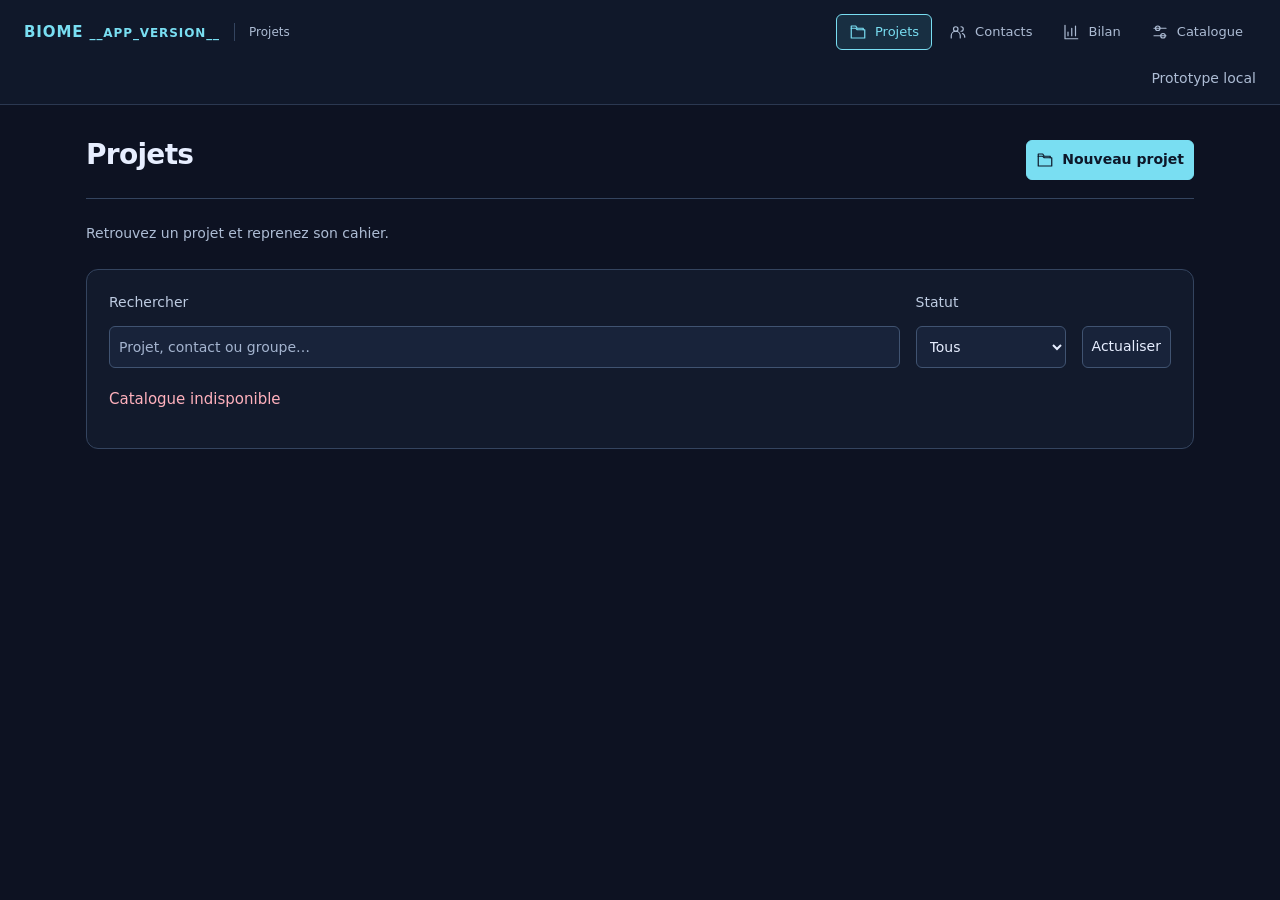
==== commit d807e10f: "Release alpha 7 with explicit running version and safe directory removal" ====
--- a/src/biome/index.html
+++ b/src/biome/index.html
@@ -122,7 +122,7 @@
 @media(max-width:600px){.identity-fields{grid-template-columns:minmax(0,1fr)}.project-meta .danger{margin-left:0}}
 .storage-model{display:grid;grid-template-columns:repeat(3,minmax(0,1fr));gap:16px;margin:20px 0}.storage-model>div{border:1px solid var(--border);border-radius:10px;padding:16px;background:var(--panel)}.storage-model h3{margin:0 0 8px}.storage-model p{margin:0;font-size:14px}.demo-banner{border:1px solid var(--cyan);border-radius:8px;padding:14px;background:var(--panel)}.catalogue-actions{display:flex;gap:12px;flex-wrap:wrap;margin:18px 0}.recent-catalogue{display:block;text-align:left;width:100%;margin:8px 0;overflow-wrap:anywhere}.catalogue-path{overflow-wrap:anywhere;font-size:13px}@media(max-width:700px){.storage-model{grid-template-columns:1fr}}
 #maintenance-view.needs-catalogue>article:nth-of-type(n+3),#maintenance-view.needs-catalogue>article:first-of-type>details{display:none}#workspace-location{white-space:pre-line}</style>
-<header><div class="brand"><strong>BIOME</strong><span id="view-context" class="muted">Projets</span></div><nav class="app-nav" aria-label="Espaces BIOME"><button id="nav-projects" data-icon="folder">Projets</button><button type="button" id="open-directory" data-icon="people">Contacts</button><button type="button" id="open-report" data-icon="chart">Bilan</button><button type="button" id="open-maintenance" data-icon="settings">Catalogue</button></nav><span class="muted environment" id="workspace-heading">Prototype local</span></header>
+<header><div class="brand"><strong>BIOME <small id="app-version">__APP_VERSION__</small></strong><span id="view-context" class="muted">Projets</span></div><nav class="app-nav" aria-label="Espaces BIOME"><button id="nav-projects" data-icon="folder">Projets</button><button type="button" id="open-directory" data-icon="people">Contacts</button><button type="button" id="open-report" data-icon="chart">Bilan</button><button type="button" id="open-maintenance" data-icon="settings">Catalogue</button></nav><span class="muted environment" id="workspace-heading">Prototype local</span></header>
 <main><p id="demo-banner" class="demo-banner" hidden>DÉMONSTRATION — données, identités et temps fictifs. Votre catalogue habituel reste conservé ; retrouvez-le dans Catalogue → Catalogues récents.</p><section id="home"><div class="row page-heading" style="justify-content:space-between"><h1>Projets</h1><div class="row"><button type="button" class="primary" id="new-project">Nouveau projet</button></div></div><p class="muted">Retrouvez un projet et reprenez son cahier.</p><form id="new-project-form" hidden><h2>Commencer un projet</h2><details><summary>Importer une demande structurée (facultatif)</summary><p class="muted">Le préremplissage attend des réponses de formulaire avec des libellés explicites, par exemple « Contact Email », « Research group » ou « Project title ». Vous pouvez importer ces réponses depuis un mail Outlook .msg ou .eml, un fichier .txt ou du texte copié. Un mail rédigé librement ne préremplit pas les coordonnées : son texte est conservé, puis les informations du projet sont à saisir. Vérifiez les champs proposés avant la création ; les champs déjà remplis restent conservés.</p><label>Fichier<input id="request-import-file" type="file" accept=".msg,.eml,.txt"></label><label>Ou réponses structurées copiées depuis le mail<textarea id="request-import-text" maxlength="50000"></textarea></label><button type="button" id="request-import-preview">Importer les réponses structurées</button> <button type="button" id="request-import-clear" hidden>Retirer le message importé</button><p id="request-import-status" role="status"></p></details><label>Titre<input id="new-title" required maxlength="200" style="width:100%" placeholder="Un titre court décrivant le besoin"></label><div class="row identity-fields"><label>Contact<input id="new-contact" list="known-contacts" required maxlength="200"></label><label>Email facultatif<input id="new-email" type="email" maxlength="254"></label><label>Groupe / laboratoire facultatif<input id="new-group" placeholder="Responsable, laboratoire ou département" list="known-groups" maxlength="200"></label></div><datalist id="known-contacts"></datalist><datalist id="known-groups"></datalist><details><summary>Où seront conservées les images originales ?</summary><p class="muted">Choisissez leur dossier séparé du catalogue, sur cet ordinateur ou sur un stockage réseau. Les images restent à leur place. Vous pouvez aussi le préciser plus tard si la demande ne contient pas encore d’images.</p><label>Dossier des images originales<input id="new-originals" readonly style="width:100%" placeholder="À définir si nécessaire"></label><button type="button" id="new-originals-pick">Choisir le dossier des originaux…</button> <button type="button" id="new-originals-clear">Retirer ce choix</button></details><label>Demande initiale<textarea id="new-request" required maxlength="50000" placeholder="Collez la demande ou décrivez le besoin en quelques mots."></textarea></label><p class="muted">Le projet sera créé au statut « À cadrer » dans le catalogue affiché sur l’accueil. Les noms de l’annuaire sont proposés ; vous pouvez aussi saisir un nouveau contact ou groupe.</p><button class="primary" id="create-project">Créer et ouvrir le cahier</button> <button type="button" id="cancel-project">Annuler</button><p id="new-project-error" role="alert"></p></form><div class="surface project-list"><div class="home-filters"><label style="flex:1">Rechercher<input id="project-search" type="search" style="display:block;width:100%" placeholder="Projet, contact ou groupe…"></label><label>Statut<select id="project-status-filter"><option value="all">Tous</option></select></label><button id="refresh-projects" type="button">Actualiser</button></div><p id="home-error" role="alert"></p><div id="project-table" class="table-wrap"></div></div></section><section id="directory-view" hidden><button type="button" id="back-directory">← Projets</button><div class="page-heading"><h1>Contacts et groupes</h1></div><p class="muted">Un groupe peut être désigné par son responsable (PI), le nom du laboratoire, du département ou de la plateforme ; les crochets ne sont pas nécessaires. Réutilisez les mêmes noms à la création ou dans « Modifier les informations ». Les variantes existantes restent distinctes : choisissez le bon nom dans chaque projet pour corriger son attribution.</p><div id="directory-table" class="table-wrap"></div><form id="directory-form"><h2 id="directory-heading">Ajouter à l’annuaire</h2><p id="directory-edit-help" class="muted" hidden>La correction sera appliquée aux projets associés. La demande initiale et les livraisons déjà créées restent conservées.</p><div class="row"><label>Type<select id="directory-kind"><option value="contacts">Contact</option><option value="groups">Groupe / laboratoire</option></select></label><label>Nom<input id="directory-name" required maxlength="200"></label><label id="directory-email-label">Email facultatif<input id="directory-email" type="email" maxlength="254"></label></div><button class="primary" id="directory-save">Ajouter</button> <button type="button" id="directory-cancel" hidden>Annuler</button><p id="directory-error" role="alert"></p></form><details style="margin-top:28px"><summary>Listes du cadrage : logiciels, modalités et thématiques</summary><p class="muted">Les valeurs sont réutilisables dans tous les projets. Renommer une valeur corrige les cadrages associés et conserve leur historique. Masquer une valeur la retire des choix futurs, sans effacer les projets qui l’utilisent.</p><label>Liste<select id="vocabulary-kind"><option value="software">Logiciels</option><option value="modalities">Modalités d’imagerie</option><option value="topics">Thématiques d’analyse</option></select></label><div id="vocabulary-table" class="table-wrap"></div><form id="vocabulary-form"><h2 id="vocabulary-heading">Ajouter une valeur</h2><div class="row"><label>Nom<input id="vocabulary-name" required maxlength="100"></label><label><input id="vocabulary-active" type="checkbox" checked> Proposer dans le cadrage</label></div><button class="primary" id="vocabulary-save">Ajouter</button> <button type="button" id="vocabulary-cancel" hidden>Annuler</button><p id="vocabulary-error" role="alert"></p></form></details></section><section id="activity-report" hidden><button type="button" id="back-report">← Projets</button><div class="page-heading"><h1>Bilan d’activité</h1></div><p class="muted">Temps humain renseigné par date de séance. Les projets peuvent contribuer à plusieurs années.</p><div class="row"><label>Année<select id="report-year"></select></label><label>Du<input id="report-start" type="date" required></label><label>Au<input id="report-end" type="date" required></label><button type="button" id="refresh-report">Actualiser</button><a id="export-report" class="button" hidden>Exporter le bilan (ZIP)</a></div><p id="report-error" role="alert"></p><div id="report-total" class="report-metrics" aria-label="Synthèse de la période"></div><section class="content-group"><h2>Évolution du temps renseigné</h2><p class="muted">Temps humain saisi à la date des séances. Une absence de saisie ne signifie pas une absence de travail.</p><div id="report-timeline"></div></section><p id="report-coverage" class="muted"></p><section class="content-group"><h2>Par groupe / laboratoire</h2><div id="report-groups" class="table-wrap"></div></section><section class="content-group"><h2>Par intervention principale</h2><p class="muted">Classement actuel des projets, à préciser pendant le cadrage.</p><div id="report-types" class="table-wrap"></div></section><details class="report-science"><summary>Logiciels, modalités et thématiques</summary><p class="muted">Nombre de projets concernés dans la période. Un projet peut figurer dans plusieurs catégories ; ces nombres ne doivent pas être additionnés. Les catégories décrivent le projet actuellement, pas leur évolution historique.</p><h2>Logiciels utilisés</h2><div id="report-software" class="table-wrap"></div><h2>Modalités d’imagerie</h2><div id="report-modalities" class="table-wrap"></div><h2>Thématiques d’analyse</h2><div id="report-topics" class="table-wrap"></div></details><section class="content-group"><h2>Détail des projets</h2><p class="muted">Le statut affiché est le statut actuel, pas le statut historique à la fin de l’année.</p><div id="report-projects" class="table-wrap"></div></section><p id="report-warning" class="muted"></p></section><section id="project-workspace" hidden><button type="button" id="back-projects">← Projets</button><div class="project-heading"><div><h1 id="title">Chargement du projet…</h1><p id="people" class="muted"></p></div><button id="reload" title="Relire les fichiers du projet">Actualiser</button></div><div class="project-meta"><strong id="project-status" class="badge"></strong><span id="total" class="muted" aria-live="polite"></span><button id="edit-info" type="button">Modifier les informations</button><button id="edit-framing" type="button">Cadrer le projet</button><button id="delete-project" type="button" class="danger">Supprimer le projet…</button></div><form id="info-form" hidden><h2>Informations du projet</h2><label>Titre<input id="info-title" required maxlength="200" style="width:100%"></label><div class="row identity-fields"><label>Contact<input id="info-contact" list="info-contacts" required maxlength="200"></label><label>Email facultatif<input id="info-email" type="email" maxlength="254"></label><label>Groupe<input id="info-group" placeholder="Responsable, laboratoire ou département" list="info-groups" maxlength="200"></label></div><datalist id="info-contacts"></datalist><datalist id="info-groups"></datalist><p class="muted">Les corrections mettent à jour l’accueil et le bilan. Le dossier garde son nom, la demande originale et les livraisons déjà créées restent inchangées. Pour corriger une variante de groupe, choisissez son nom existant.</p><button id="info-save" class="primary">Enregistrer les informations</button> <button id="info-cancel" type="button">Annuler</button><p id="info-error" role="alert"></p></form><div id="legacy-summary" class="content-group" hidden></div><div id="framing-summary" hidden></div><form id="framing-form" hidden><h2>Cadrage du projet</h2><p class="muted">Précisez ce qui est convenu au fil des échanges. Aucun champ scientifique n’est obligatoire. La demande initiale reste conservée. La prochaine étape indique ce qui reste à faire maintenant ; les essais et décisions restent dans le cahier.</p><div class="row"><label>Statut<select id="framing-status"><option value="Unknown">Non renseigné</option><option value="Intake">À cadrer</option><option value="Active">En cours</option><option value="Review">En validation</option><option value="Completed">Terminé</option><option value="OnHold">En pause</option></select></label><label>Intervention principale<select id="framing-activity"><option value="">À préciser</option><option value="consulting">Conseil / consulting</option><option value="training">Formation</option><option value="development">Développement de script / workflow</option><option value="analysis">Analyse de données</option></select></label></div><label>Objectif convenu<textarea id="framing-objective" maxlength="2000" placeholder="Quelle question ou quel besoin devons-nous résoudre ?"></textarea></label><label>Livrable convenu<textarea id="framing-deliverable" maxlength="2000" placeholder="Ex. protocole utilisable sur les images de l’utilisateur, formation ou tableau de mesures."></textarea></label><label>Prochaine étape — repère actuel pour reprendre le travail<textarea id="framing-next_step" maxlength="2000" placeholder="Ex. recevoir des exemples annotés, tester une slide complète, organiser une séance."></textarea></label><details><summary>Comment valider le résultat ? (facultatif)</summary><label>Validation / critères d’acceptation<textarea id="framing-validation" maxlength="2000" placeholder="Ex. comparer aux annotations manuelles ; tester sur des images indépendantes ; vérifier que l’utilisateur sait refaire le protocole."></textarea></label></details><details><summary>Logiciels et contexte scientifique — facultatif</summary><p class="muted">Choisissez ce qui a réellement été utilisé ou abordé. Plusieurs choix sont possibles. Laissez vide si cela ne concerne pas le projet.</p><div id="scientific-fields"></div></details><p><button id="framing-save" class="primary">Enregistrer le cadrage</button> <button id="framing-cancel" type="button">Annuler</button></p><p id="framing-error" role="alert"></p></form><nav class="project-tabs" role="tablist" aria-label="Vues du projet"><button id="tab-notebook" role="tab" aria-selected="true" aria-controls="panel-notebook" tabindex="0">Cahier</button><button id="tab-files" role="tab" aria-selected="false" aria-controls="panel-files" tabindex="-1">Fichiers</button><button id="tab-deliveries" role="tab" aria-selected="false" aria-controls="panel-deliveries" tabindex="-1">Livraisons</button></nav><p id="error" role="alert"></p><p id="status" aria-live="polite"></p><section class="notebook" id="panel-notebook" role="tabpanel" aria-labelledby="tab-notebook"><div class="row"><h2>Cahier</h2><button id="compose" class="primary">Ajouter une entrée</button><button type="button" id="import-open">Importer un échange</button><label>Type <select id="filter"><option value="all">Tous</option><option value="note">Note de travail</option><option value="experiment">Essai / run</option><option value="meeting">Réunion</option><option value="exchange">Échange</option><option value="decision">Décision</option></select></label></div>
 <div class="row search-row"><label style="flex:1;margin:0">Rechercher dans le cahier<input id="notebook-search" type="search" style="width:100%" placeholder="Texte, tag, nom de fichier ou légende…"></label><button type="button" id="clear-search">Effacer</button><small id="search-count" class="muted" aria-live="polite"></small></div><form id="import-form" hidden><h2>Importer un échange ou une demande</h2><label>Fichier du message (.msg, .eml ou .txt)<input id="import-file" type="file" accept=".msg,.eml,.txt"></label><p class="muted">Ou collez le texte depuis Outlook. Un fichier .msg conserve le message original (50 Mo maximum) et permet de récupérer ses illustrations (10 Mo chacune, 50 Mo au total).</p><label>Texte du message<textarea id="import-text" maxlength="50000"></textarea></label><p class="muted">L’import prépare une entrée à relire. Les coordonnées et réponses au formulaire restent dans le texte ; les pièces jointes contenues dans un .eml restent dans le message source.</p><button class="primary" id="import-preview">Préparer l’entrée</button> <button type="button" id="import-cancel">Annuler</button><p id="import-error" role="alert"></p></form><form id="form" hidden><h2 id="form-title">Nouvelle entrée</h2><div id="existing-files" class="attachments"></div><div class="row"><label>Type<select id="kind"><option value="note">Note de travail</option><option value="experiment">Essai / run</option><option value="meeting">Réunion</option><option value="exchange">Échange</option><option value="decision">Décision</option></select></label><label>Date de l’activité<input id="date" type="date" required></label><label>Heure de l’activité<input id="time" type="time" required></label></div><label>Note<textarea id="text" required maxlength="50000"></textarea></label><div class="row"><label>Temps humain estimé (min)<input id="minutes" type="number" min="0" max="1440" placeholder="Non renseigné"></label><label>Tags<input id="tags" placeholder="Séparés par des virgules"></label></div><label>Fichiers associés (100 maximum, 10 Mo chacun ; messages et textes : 50 Mo ; 100 Mo au total)<input id="attachments" type="file" multiple></label><div id="selected-files" class="attachments" aria-live="polite"></div><div class="row"><label>Rôle<select id="file-role"><option value="attachment">Pièce jointe</option><option value="version">Version de script / pipeline</option></select></label><label>Libellé de version<input id="file-label" placeholder="Ex. seuil ajusté, v2"></label></div><small class="muted">Saisir le temps une seule fois pour une séance décrite par plusieurs notes. Laisser vide si déjà comptabilisé.</small><aside id="note-conflict" hidden role="alert"><h3>Cette note a changé ailleurs</h3><p>La version sur disque et votre correction sont conservées dans le dossier du projet. Votre saisie reste dans le formulaire ci-dessus : vous pouvez la modifier pour réunir les textes.</p><p id="conflict-current-info" class="muted"></p><details open><summary>Version actuellement sur disque</summary><pre id="conflict-current-text"></pre></details><details><summary>Où sont conservées les copies ?</summary><p id="conflict-copy-path" class="muted"></p></details><div class="row"><button type="button" id="conflict-reload">Recharger la version sur disque</button><button type="button" id="conflict-save" class="primary">Enregistrer ma correction à la place</button></div><small class="muted">Le texte remplacé sera aussi conservé dans l’historique. Si le fichier change à nouveau, l’enregistrement sera bloqué de nouveau.</small></aside><p><button class="primary" id="save">Enregistrer dans le dossier</button> <button type="button" id="cancel">Annuler</button></p></form>
 <div id="entries"></div><details><summary>Récapitulatif du temps enregistré</summary><div id="work"></div></details></section><section id="panel-files" role="tabpanel" aria-labelledby="tab-files" hidden><h2>Fichiers et données</h2><article class="surface"><h3 style="margin-top:0">Conserver les images reçues</h3><p class="muted">Copiez les originaux téléchargés depuis un transfert temporaire vers un emplacement durable.</p><button type="button" id="receive-open">Recevoir un fichier ou un dossier…</button><form id="receive-form" hidden><h2>Réception des originaux</h2><div class="row"><button type="button" id="receive-file">Choisir un fichier…</button><button type="button" id="receive-folder">Choisir un dossier…</button></div><label>Source sélectionnée<input id="receive-source" readonly style="width:100%"></label><label>Nom du jeu d’images<input id="receive-name" maxlength="300" required></label><label>Conserver la copie<select id="receive-storage"><option value="project">Dans le projet</option><option value="external">Dans un autre stockage durable</option></select></label><div id="receive-destination-box" hidden><button type="button" id="receive-destination-pick">Choisir le dossier de destination…</button><p id="receive-destination" class="muted selected-path"></p></div><label>Provenance facultative<textarea id="receive-provenance" maxlength="2000" placeholder="Ex. images transmises par l’utilisateur via un lien temporaire" style="min-height:70px"></textarea></label><details><summary>Ce qui sera conservé</summary><p>Le fichier choisi ou tous les fichiers du dossier, avec leurs sous-dossiers. Les originaux source restent en place. Les archives ZIP sont copiées telles quelles ; décompressez-les d’abord pour conserver leurs images séparément. Chaque réception crée une nouvelle copie vérifiée.</p></details><button type="button" id="receive-preview">Préparer la réception</button><p id="receive-summary" aria-live="polite"></p><p><button type="submit" class="primary" id="receive-save" disabled>Copier et conserver les originaux</button> <button type="button" id="receive-cancel">Annuler</button></p><p id="receive-error" role="alert"></p></form><p id="receive-status" aria-live="polite"></p></article><section class="files-group"><h3>Données conservées et liées</h3><p class="muted">Copies reçues et emplacements référencés pour ce projet.</p><div id="datasets"></div><button id="add-dataset" type="button">Ajouter des données</button><form id="dataset-form" hidden><h2 id="dataset-form-title">Lier un fichier ou un dossier</h2><div class="row"><button type="button" id="pick-file">Choisir un fichier…</button><button type="button" id="pick-folder">Choisir un dossier…</button></div><p id="picker-status" aria-live="polite" class="muted"></p><label>Nom affiché dans le projet<input id="dataset-name" required maxlength="300" placeholder="Ex. acquisitions complètes CT-Fire"></label><label>Utilisation de ces données<select id="dataset-role"><option value="original">Images originales</option><option value="derived">Données transformées</option><option value="results">Résultats volumineux</option><option value="installer">Installateur de logiciel</option><option value="reference">Document de référence</option><option value="manual">Manuel / documentation</option><option value="article">Article scientifique</option></select></label><label>Emplacement sélectionné<input style="width:100%" id="dataset-location" required placeholder="Choisissez un fichier ou un dossier ci-dessus"></label><small class="muted">Vous pouvez aussi coller un chemin réseau ou un lien de partage.</small><label>Note facultative<textarea id="dataset-description" placeholder="Origine, contenu, conditions d’accès…"></textarea></label><p class="muted">Les données restent à leur emplacement. BIOME conserve leur adresse pour les retrouver.</p><button class="primary" id="dataset-save">Enregistrer la référence</button> <button id="dataset-cancel" type="button">Annuler</button></form></section><section class="files-group"><h3>Pièces jointes du cahier</h3><div id="project-files" class="attachments"></div></section></section><section id="panel-deliveries" role="tabpanel" aria-labelledby="tab-deliveries" hidden><div class="row"><h2>Livraisons</h2><button class="primary" type="button" id="new-delivery">Préparer une livraison</button></div><p class="muted">Sélectionnez les fichiers à transmettre. Chaque ZIP conserve son contenu au moment de sa création.</p><form id="delivery-form" hidden><div id="delivery-selector"></div></form><section class="content-group"><h3>Livraisons enregistrées</h3><p class="muted">Retrouvez les versions transmises et leur commentaire.</p><div id="delivery-list"></div></section></section><footer><p class="muted">Les données externes restent à leur emplacement. Chaque livraison conserve une copie figée des éléments sélectionnés.</p></footer></section><section id="maintenance-view" hidden><div class="page-heading"><div><p class="eyebrow">Configuration et conservation</p><h1>Catalogue</h1><p class="muted">Choisir le catalogue et vérifier ses accès.</p></div></div><p id="catalogue-welcome" class="demo-banner" hidden>Bienvenue. Créez votre catalogue, ouvrez un catalogue existant ou installez la démo pour découvrir BIOME.</p><div class="storage-model"><div><h3>Catalogue</h3><p>Fiches des projets, cahier, scripts, petits documents et livraisons. Ce dossier est transportable et sauvegardable.</p></div><div><h3>Images originales</h3><p>Dans un dossier de données séparé, sur votre disque ou le NAS. Chaque projet conserve le lien vers ce dossier.</p></div><div><h3>Livraison</h3><p>Une copie figée des éléments choisis. Les originaux ne sont inclus que si vous le demandez.</p></div></div><article class="surface"><h2 data-icon="folder">Catalogue actif</h2><p id="workspace-location" class="muted" style="overflow-wrap:anywhere"></p><details class="inline-help"><summary>Que contient ce dossier ?</summary><p>Les dossiers documentaires des projets et les listes communes. Les grosses images peuvent rester ailleurs. Changer de dossier affiche un autre catalogue ; aucun projet n’est déplacé.</p></details><div class="catalogue-actions"><button type="button" id="catalogue-new">Créer un catalogue…</button><button type="button" id="workspace-choose">Ouvrir un catalogue…</button></div><form id="catalogue-create-form" hidden><h3>Nouveau catalogue</h3><label>Nom du catalogue<input id="catalogue-name" required maxlength="100" value="Mes projets"></label><p class="muted">Un nouveau dossier portant ce nom sera créé à l’emplacement choisi. Il contiendra les fiches et documents, pas les images originales.</p><button id="catalogue-parent-pick" type="button">Choisir où créer le catalogue…</button><p id="catalogue-parent" class="catalogue-path"></p><button id="catalogue-create" class="primary" disabled>Créer et ouvrir</button> <button id="catalogue-create-cancel" type="button">Annuler</button><p id="catalogue-create-error" role="alert"></p></form><details><summary>Catalogues récents</summary><div id="recent-catalogues"></div></details><div id="workspace-review" hidden><p id="workspace-selected" style="overflow-wrap:anywhere"></p><button type="button" id="workspace-apply" class="primary">Utiliser ce dossier</button> <button type="button" id="workspace-cancel">Annuler</button></div><p id="workspace-error" role="alert"></p><details><summary>Déplacer ce catalogue</summary><p>Choisissez un dossier parent sur le nouveau stockage. BIOME copie le catalogue, vérifie chaque fichier, puis utilise le nouvel emplacement. L’ancien catalogue reste conservé comme copie de secours. Les données externes restent à leur emplacement.</p><button type="button" id="relocate-pick">Choisir la destination…</button><p id="relocate-path" class="selected-path"></p><button type="button" id="relocate-run" class="primary" disabled>Copier, vérifier et utiliser ici</button><p id="relocate-status" role="status"></p></details></article><article class="surface"><h2>Essayer BIOME avec une démo</h2><p>Trois projets fictifs : conseil, macro Fiji et analyse. Petites images synthétiques, scripts, notes, temps et livraisons sont fournis. Aucun projet réel n’est utilisé.</p><button id="demo-pick" type="button">Choisir où installer la démo…</button><p id="demo-destination" class="catalogue-path"></p><button id="demo-install" class="primary" disabled>Installer et ouvrir la démo</button><p id="demo-status" role="status"></p></article><article class="surface"><h2 data-icon="check">État des dossiers</h2><p class="muted">Vérifiez les fichiers liés, le suivi du temps et l’accès aux données externes. Lecture seule.</p><button type="button" id="run-diagnostics">Vérifier les dossiers et les accès</button><div id="diagnostics-result" aria-live="polite"></div></article><article class="surface"><h2>Corbeille des projets</h2><p class="muted">Les projets retirés du catalogue peuvent être restaurés ici. Leurs données externes ne sont pas supprimées.</p><button type="button" id="trash-reload">Actualiser la corbeille</button><div id="trash-list" class="trash-list" aria-live="polite"></div></article><article class="surface"><h2 data-icon="package">Sauvegarde et restauration</h2><p class="muted">Conservez une copie du dossier documentaire, avec les pièces jointes, les livraisons et l’annuaire. Les données externes restent à leur emplacement et ne sont pas copiées.</p><details><summary>Créer une sauvegarde</summary><p class="muted">Choisissez une destination hors du catalogue. Pendant la copie, évitez de modifier les fichiers dans d’autres outils.</p><button type="button" id="backup-pick">Choisir la destination…</button><p id="backup-destination" class="muted selected-path"></p><button type="button" class="primary" id="backup-create" disabled>Créer la sauvegarde vérifiée</button></details><details><summary>Restaurer une sauvegarde</summary><p class="muted">Un nouveau dossier sera créé à l’emplacement choisi. Le catalogue actuel reste conservé.</p><div class="row"><button type="button" id="restore-pick-file">Choisir la sauvegarde ZIP…</button><button type="button" id="restore-pick-folder">Choisir le dossier de destination…</button></div><p id="restore-archive" class="muted selected-path"></p><p id="restore-destination" class="muted selected-path"></p><button type="button" class="primary" id="restore-create" disabled>Restaurer dans un nouveau dossier</button></details><div id="conservation-status" aria-live="polite"></div><button type="button" id="restore-open" hidden>Afficher les projets restaurés</button></article></section></main>
@@ -137,7 +137,27 @@
 async function fetchDirectory(){const response=await fetch('/api/directory');if(!response.ok)throw new Error('Annuaire indisponible');directoryData=await response.json();return directoryData}
 async function fillDirectory(contacts,groups){await fetchDirectory();for(const [selector,kind] of [[contacts,'contacts'],[groups,'groups']]){q(selector).replaceChildren();for(const item of directoryData[kind]){const option=document.createElement('option');option.value=item.name;q(selector).append(option)}}}
 for(const [contact,email] of [['#new-contact','#new-email'],['#info-contact','#info-email']])q(contact).addEventListener('change',()=>{const match=directoryData.contacts.find(item=>item.name===q(contact).value);if(match)q(email).value=match.email||''});
-async function renderDirectory(){q('#directory-error').textContent='';try{await fetchDirectory();const container=q('#directory-table');container.replaceChildren();for(const kind of ['groups','contacts']){const heading=document.createElement('h2');heading.textContent=kind==='groups'?'Groupes':'Contacts';const group=document.createElement('section');group.className='content-group';group.append(heading);container.append(group);const table=document.createElement('table');const head=document.createElement('thead');const hr=document.createElement('tr');for(const text of (kind==='groups'?['Nom','Actions']:['Nom','Email','Actions'])){const th=document.createElement('th');th.textContent=text;hr.append(th)}head.append(hr);table.append(head);const body=document.createElement('tbody');for(const item of [...directoryData[kind]].sort((a,b)=>a.name.localeCompare(b.name))){const row=document.createElement('tr');for(const value of (kind==='groups'?[item.name]:[item.name,item.email||'—'])){const cell=document.createElement('td');cell.textContent=value;row.append(cell)}const actions=document.createElement('td');actions.className='row-actions';const edit=document.createElement('button');edit.type='button';actionIcon(edit,'edit','Modifier '+item.name);edit.onclick=()=>editDirectoryItem(kind,item);actions.append(edit);row.append(actions);body.append(row)}table.append(body);const wrap=document.createElement('div');wrap.className='table-wrap';wrap.append(table);group.append(wrap)}}catch(error){q('#directory-error').textContent=error.message}}
+async function renderDirectory(){q('#directory-error').textContent='';try{await fetchDirectory();const container=q('#directory-table');container.replaceChildren();for(const kind of ['groups','contacts']){const heading=document.createElement('h2');heading.textContent=kind==='groups'?'Groupes':'Contacts';const group=document.createElement('section');group.className='content-group';group.append(heading);container.append(group);const table=document.createElement('table');const head=document.createElement('thead');const hr=document.createElement('tr');for(const text of (kind==='groups'?['Nom','Actions']:['Nom','Email','Actions'])){const th=document.createElement('th');th.textContent=text;hr.append(th)}head.append(hr);table.append(head);const body=document.createElement('tbody');for(const item of [...directoryData[kind]].sort((a,b)=>a.name.localeCompare(b.name))){const row=document.createElement('tr');for(const value of (kind==='groups'?[item.name]:[item.name,item.email||'—'])){const cell=document.createElement('td');cell.textContent=value;row.append(cell)}const actions=document.createElement('td');actions.className='row-actions';const edit=document.createElement('button');edit.type='button';actionIcon(edit,'edit','Modifier '+item.name);edit.onclick=()=>editDirectoryItem(kind,item);actions.append(edit);const remove=document.createElement('button');remove.type='button';remove.textContent='Supprimer…';remove.setAttribute('aria-label','Supprimer '+item.name);remove.onclick=()=>prepareDirectoryRemoval(kind,item);actions.append(remove);row.append(actions);body.append(row)}table.append(body);const wrap=document.createElement('div');wrap.className='table-wrap';wrap.append(table);group.append(wrap)}}catch(error){q('#directory-error').textContent=error.message}}
+async function directoryRequest(route,payload){const response=await fetch(route,{method:'POST',headers:{'Content-Type':'application/json','X-Biome-Token':token},body:JSON.stringify(payload)});const result=await response.json();if(!response.ok)throw new Error(result.error||'Opération impossible');return result}
+async function prepareDirectoryRemoval(kind,item){
+ try{
+  const preview=await directoryRequest('/api/directory-removal-preview',{kind,id:item.id});
+  let removal={kind,id:item.id,revision:preview.revision};
+  let panel=q('#directory-remove-panel');if(!panel){panel=document.createElement('section');panel.id='directory-remove-panel';panel.className='content-group';q('#directory-form').before(panel)}
+  panel.hidden=false;panel.replaceChildren();
+  const title=document.createElement('h2');title.textContent='Supprimer « '+item.name+' »';panel.append(title);
+  const explanation=document.createElement('p');explanation.textContent=preview.projects.length+' projet(s) associé(s). '+(preview.projects.length?'Choisissez la fiche qui reprendra ces projets. Leurs informations actuelles et les bilans seront mis à jour ; les notes, livraisons et anciens noms dans l’historique seront conservés.':'Cette fiche sera retirée des choix de l’annuaire.');panel.append(explanation);
+  if(preview.projects.length){const list=document.createElement('ul');for(const project of preview.projects){const li=document.createElement('li');li.textContent=project.title;list.append(li)}panel.append(list)}
+  const select=document.createElement('select');select.id='directory-replacement';select.append(new Option('Choisir un remplacement…',''));for(const other of directoryData[kind])if(other.id!==item.id)select.append(new Option(other.name,other.id));
+  if(preview.projects.length){const label=document.createElement('label');label.textContent='Fiche de remplacement';label.append(select);panel.append(label);if(select.options.length===1){const help=document.createElement('p');help.textContent='Créez d’abord une autre fiche dans l’annuaire, puis reprenez la suppression.';panel.append(help)}}
+  const caveat=document.createElement('p');caveat.className='muted';caveat.textContent='Les projets dans la corbeille ne sont pas modifiés. Restaurer un ancien projet pourra réintroduire son ancienne fiche.';panel.append(caveat);
+  const confirm=document.createElement('button');confirm.type='button';confirm.textContent=preview.projects.length?'Réattribuer et supprimer':'Confirmer la suppression';confirm.disabled=!!preview.projects.length;
+  const error=document.createElement('p');error.setAttribute('role','alert');
+  select.onchange=async()=>{confirm.disabled=true;error.textContent='';const chosen=select.value;try{const updated=await directoryRequest('/api/directory-removal-preview',{kind,id:item.id,replacement_id:chosen});if(select.value!==chosen)return;if(updated.projects.length!==preview.projects.length||updated.projects.some((p,i)=>p.key!==preview.projects[i]?.key||p.title!==preview.projects[i]?.title))throw new Error('Les projets ont changé. Annulez et vérifiez à nouveau la liste.');removal={kind,id:item.id,replacement_id:chosen,revision:updated.revision};confirm.disabled=!chosen}catch(e){error.textContent=e.message}};
+  confirm.onclick=async()=>{confirm.disabled=true;error.textContent='';try{await directoryRequest('/api/directory-remove',removal);panel.hidden=true;resetDirectoryEditor();await renderDirectory()}catch(e){error.textContent=e.message;confirm.disabled=false}};
+  const cancel=document.createElement('button');cancel.type='button';cancel.textContent='Annuler';cancel.onclick=()=>{panel.hidden=true};panel.append(confirm,cancel,error);panel.scrollIntoView({block:'start'});confirm.focus();
+ }catch(e){q('#directory-error').textContent=e.message}
+}
 q('#open-directory').onclick=()=>{q('#home').hidden=true;q('#directory-view').hidden=false;renderDirectory();loadVocabularies();window.scrollTo(0,0)};
 q('#back-directory').onclick=()=>{q('#directory-view').hidden=true;q('#home').hidden=false;loadHome()};
 q('#directory-kind').onchange=()=>{q('#directory-email-label').hidden=q('#directory-kind').value==='groups'};
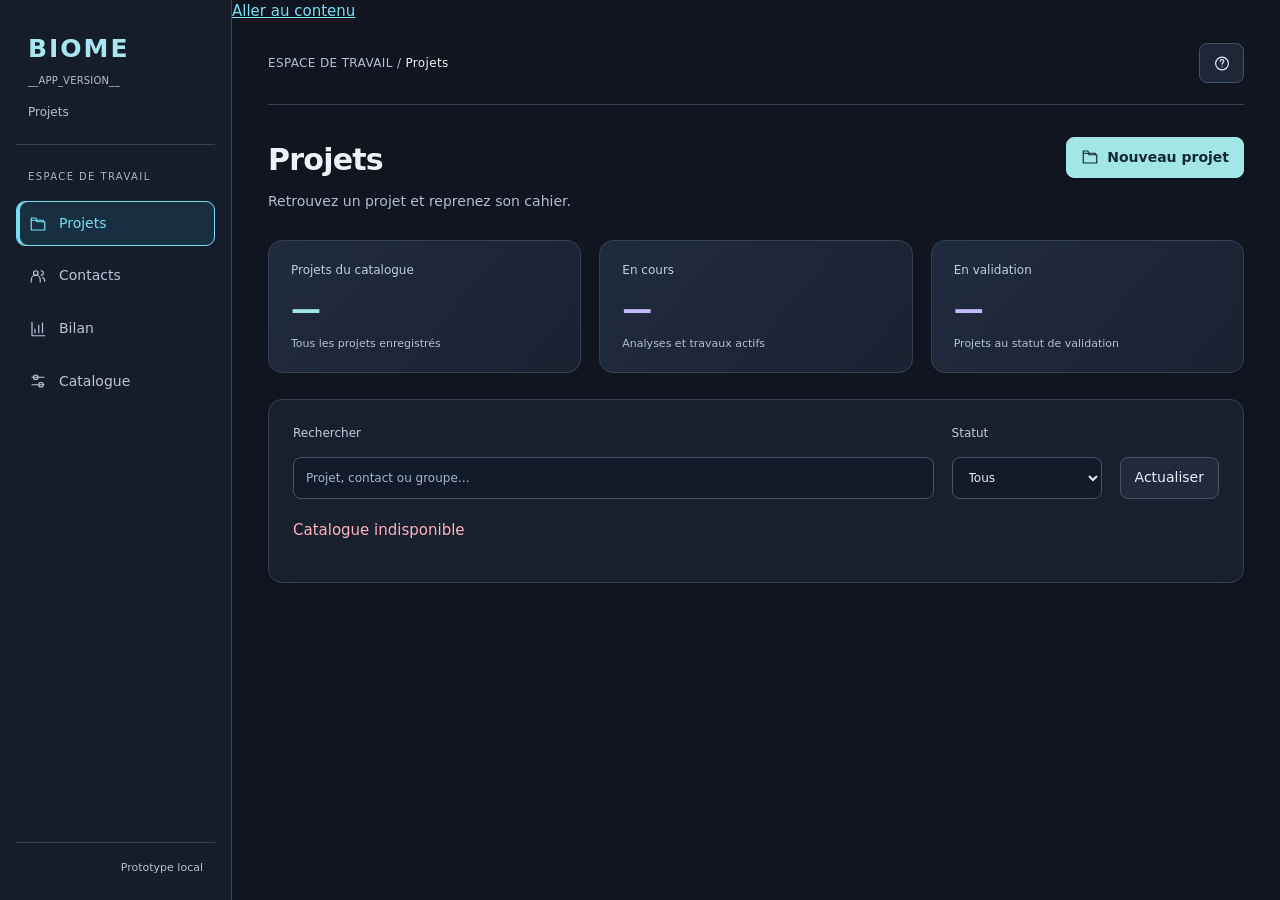
==== commit a3c7648e: "Release 3.0.0-alpha.11 with refined typography and contextual help" ====
--- a/src/biome/index.html
+++ b/src/biome/index.html
@@ -121,11 +121,29 @@
 .identity-fields{display:grid;grid-template-columns:repeat(2,minmax(0,1fr));align-items:end}.identity-fields>label:last-child{grid-column:1/-1}.identity-fields input{width:100%;margin-inline-start:0!important}button.danger{color:var(--danger);border-color:#875165;background:transparent}.project-meta .danger{margin-left:auto}.trash-list button{margin-left:14px}#delete-project-dialog{width:540px}#delete-project-dialog p{overflow-wrap:anywhere}
 @media(max-width:600px){.identity-fields{grid-template-columns:minmax(0,1fr)}.project-meta .danger{margin-left:0}}
 .storage-model{display:grid;grid-template-columns:repeat(3,minmax(0,1fr));gap:16px;margin:20px 0}.storage-model>div{border:1px solid var(--border);border-radius:10px;padding:16px;background:var(--panel)}.storage-model h3{margin:0 0 8px}.storage-model p{margin:0;font-size:14px}.demo-banner{border:1px solid var(--cyan);border-radius:8px;padding:14px;background:var(--panel)}.catalogue-actions{display:flex;gap:12px;flex-wrap:wrap;margin:18px 0}.recent-catalogue{display:block;text-align:left;width:100%;margin:8px 0;overflow-wrap:anywhere}.catalogue-path{overflow-wrap:anywhere;font-size:13px}@media(max-width:700px){.storage-model{grid-template-columns:1fr}}
-#maintenance-view.needs-catalogue>article:nth-of-type(n+3),#maintenance-view.needs-catalogue>article:first-of-type>details{display:none}#workspace-location{white-space:pre-line}</style>
-<header><div class="brand"><strong>BIOME <small id="app-version">__APP_VERSION__</small></strong><span id="view-context" class="muted">Projets</span></div><nav class="app-nav" aria-label="Espaces BIOME"><button id="nav-projects" data-icon="folder">Projets</button><button type="button" id="open-directory" data-icon="people">Contacts</button><button type="button" id="open-report" data-icon="chart">Bilan</button><button type="button" id="open-maintenance" data-icon="settings">Catalogue</button></nav><span class="muted environment" id="workspace-heading">Prototype local</span></header>
-<main><p id="demo-banner" class="demo-banner" hidden>DÉMONSTRATION — données, identités et temps fictifs. Votre catalogue habituel reste conservé ; retrouvez-le dans Catalogue → Catalogues récents.</p><section id="home"><div class="row page-heading" style="justify-content:space-between"><h1>Projets</h1><div class="row"><button type="button" class="primary" id="new-project">Nouveau projet</button></div></div><p class="muted">Retrouvez un projet et reprenez son cahier.</p><form id="new-project-form" hidden><h2>Commencer un projet</h2><details><summary>Importer une demande structurée (facultatif)</summary><p class="muted">Le préremplissage attend des réponses de formulaire avec des libellés explicites, par exemple « Contact Email », « Research group » ou « Project title ». Vous pouvez importer ces réponses depuis un mail Outlook .msg ou .eml, un fichier .txt ou du texte copié. Un mail rédigé librement ne préremplit pas les coordonnées : son texte est conservé, puis les informations du projet sont à saisir. Vérifiez les champs proposés avant la création ; les champs déjà remplis restent conservés.</p><label>Fichier<input id="request-import-file" type="file" accept=".msg,.eml,.txt"></label><label>Ou réponses structurées copiées depuis le mail<textarea id="request-import-text" maxlength="50000"></textarea></label><button type="button" id="request-import-preview">Importer les réponses structurées</button> <button type="button" id="request-import-clear" hidden>Retirer le message importé</button><p id="request-import-status" role="status"></p></details><label>Titre<input id="new-title" required maxlength="200" style="width:100%" placeholder="Un titre court décrivant le besoin"></label><div class="row identity-fields"><label>Contact<input id="new-contact" list="known-contacts" required maxlength="200"></label><label>Email facultatif<input id="new-email" type="email" maxlength="254"></label><label>Groupe / laboratoire facultatif<input id="new-group" placeholder="Responsable, laboratoire ou département" list="known-groups" maxlength="200"></label></div><datalist id="known-contacts"></datalist><datalist id="known-groups"></datalist><details><summary>Où seront conservées les images originales ?</summary><p class="muted">Choisissez leur dossier séparé du catalogue, sur cet ordinateur ou sur un stockage réseau. Les images restent à leur place. Vous pouvez aussi le préciser plus tard si la demande ne contient pas encore d’images.</p><label>Dossier des images originales<input id="new-originals" readonly style="width:100%" placeholder="À définir si nécessaire"></label><button type="button" id="new-originals-pick">Choisir le dossier des originaux…</button> <button type="button" id="new-originals-clear">Retirer ce choix</button></details><label>Demande initiale<textarea id="new-request" required maxlength="50000" placeholder="Collez la demande ou décrivez le besoin en quelques mots."></textarea></label><p class="muted">Le projet sera créé au statut « À cadrer » dans le catalogue affiché sur l’accueil. Les noms de l’annuaire sont proposés ; vous pouvez aussi saisir un nouveau contact ou groupe.</p><button class="primary" id="create-project">Créer et ouvrir le cahier</button> <button type="button" id="cancel-project">Annuler</button><p id="new-project-error" role="alert"></p></form><div class="surface project-list"><div class="home-filters"><label style="flex:1">Rechercher<input id="project-search" type="search" style="display:block;width:100%" placeholder="Projet, contact ou groupe…"></label><label>Statut<select id="project-status-filter"><option value="all">Tous</option></select></label><button id="refresh-projects" type="button">Actualiser</button></div><p id="home-error" role="alert"></p><div id="project-table" class="table-wrap"></div></div></section><section id="directory-view" hidden><button type="button" id="back-directory">← Projets</button><div class="page-heading"><h1>Contacts et groupes</h1></div><p class="muted">Un groupe peut être désigné par son responsable (PI), le nom du laboratoire, du département ou de la plateforme ; les crochets ne sont pas nécessaires. Réutilisez les mêmes noms à la création ou dans « Modifier les informations ». Les variantes existantes restent distinctes : choisissez le bon nom dans chaque projet pour corriger son attribution.</p><div id="directory-table" class="table-wrap"></div><form id="directory-form"><h2 id="directory-heading">Ajouter à l’annuaire</h2><p id="directory-edit-help" class="muted" hidden>La correction sera appliquée aux projets associés. La demande initiale et les livraisons déjà créées restent conservées.</p><div class="row"><label>Type<select id="directory-kind"><option value="contacts">Contact</option><option value="groups">Groupe / laboratoire</option></select></label><label>Nom<input id="directory-name" required maxlength="200"></label><label id="directory-email-label">Email facultatif<input id="directory-email" type="email" maxlength="254"></label></div><button class="primary" id="directory-save">Ajouter</button> <button type="button" id="directory-cancel" hidden>Annuler</button><p id="directory-error" role="alert"></p></form><details style="margin-top:28px"><summary>Listes du cadrage : logiciels, modalités et thématiques</summary><p class="muted">Les valeurs sont réutilisables dans tous les projets. Renommer une valeur corrige les cadrages associés et conserve leur historique. Masquer une valeur la retire des choix futurs, sans effacer les projets qui l’utilisent.</p><label>Liste<select id="vocabulary-kind"><option value="software">Logiciels</option><option value="modalities">Modalités d’imagerie</option><option value="topics">Thématiques d’analyse</option></select></label><div id="vocabulary-table" class="table-wrap"></div><form id="vocabulary-form"><h2 id="vocabulary-heading">Ajouter une valeur</h2><div class="row"><label>Nom<input id="vocabulary-name" required maxlength="100"></label><label><input id="vocabulary-active" type="checkbox" checked> Proposer dans le cadrage</label></div><button class="primary" id="vocabulary-save">Ajouter</button> <button type="button" id="vocabulary-cancel" hidden>Annuler</button><p id="vocabulary-error" role="alert"></p></form></details></section><section id="activity-report" hidden><button type="button" id="back-report">← Projets</button><div class="page-heading"><h1>Bilan d’activité</h1></div><p class="muted">Temps humain renseigné par date de séance. Les projets peuvent contribuer à plusieurs années.</p><div class="row"><label>Année<select id="report-year"></select></label><label>Du<input id="report-start" type="date" required></label><label>Au<input id="report-end" type="date" required></label><button type="button" id="refresh-report">Actualiser</button><a id="export-report" class="button" hidden>Exporter le bilan (ZIP)</a></div><p id="report-error" role="alert"></p><div id="report-total" class="report-metrics" aria-label="Synthèse de la période"></div><section class="content-group"><h2>Évolution du temps renseigné</h2><p class="muted">Temps humain saisi à la date des séances. Une absence de saisie ne signifie pas une absence de travail.</p><div id="report-timeline"></div></section><p id="report-coverage" class="muted"></p><section class="content-group"><h2>Par groupe / laboratoire</h2><div id="report-groups" class="table-wrap"></div></section><section class="content-group"><h2>Par intervention principale</h2><p class="muted">Classement actuel des projets, à préciser pendant le cadrage.</p><div id="report-types" class="table-wrap"></div></section><details class="report-science"><summary>Logiciels, modalités et thématiques</summary><p class="muted">Nombre de projets concernés dans la période. Un projet peut figurer dans plusieurs catégories ; ces nombres ne doivent pas être additionnés. Les catégories décrivent le projet actuellement, pas leur évolution historique.</p><h2>Logiciels utilisés</h2><div id="report-software" class="table-wrap"></div><h2>Modalités d’imagerie</h2><div id="report-modalities" class="table-wrap"></div><h2>Thématiques d’analyse</h2><div id="report-topics" class="table-wrap"></div></details><section class="content-group"><h2>Détail des projets</h2><p class="muted">Le statut affiché est le statut actuel, pas le statut historique à la fin de l’année.</p><div id="report-projects" class="table-wrap"></div></section><p id="report-warning" class="muted"></p></section><section id="project-workspace" hidden><button type="button" id="back-projects">← Projets</button><div class="project-heading"><div><h1 id="title">Chargement du projet…</h1><p id="people" class="muted"></p></div><button id="reload" title="Relire les fichiers du projet">Actualiser</button></div><div class="project-meta"><strong id="project-status" class="badge"></strong><span id="total" class="muted" aria-live="polite"></span><button id="edit-info" type="button">Modifier les informations</button><button id="edit-framing" type="button">Cadrer le projet</button><button id="delete-project" type="button" class="danger">Supprimer le projet…</button></div><form id="info-form" hidden><h2>Informations du projet</h2><label>Titre<input id="info-title" required maxlength="200" style="width:100%"></label><div class="row identity-fields"><label>Contact<input id="info-contact" list="info-contacts" required maxlength="200"></label><label>Email facultatif<input id="info-email" type="email" maxlength="254"></label><label>Groupe<input id="info-group" placeholder="Responsable, laboratoire ou département" list="info-groups" maxlength="200"></label></div><datalist id="info-contacts"></datalist><datalist id="info-groups"></datalist><p class="muted">Les corrections mettent à jour l’accueil et le bilan. Le dossier garde son nom, la demande originale et les livraisons déjà créées restent inchangées. Pour corriger une variante de groupe, choisissez son nom existant.</p><button id="info-save" class="primary">Enregistrer les informations</button> <button id="info-cancel" type="button">Annuler</button><p id="info-error" role="alert"></p></form><div id="legacy-summary" class="content-group" hidden></div><div id="framing-summary" hidden></div><form id="framing-form" hidden><h2>Cadrage du projet</h2><p class="muted">Précisez ce qui est convenu au fil des échanges. Aucun champ scientifique n’est obligatoire. La demande initiale reste conservée. La prochaine étape indique ce qui reste à faire maintenant ; les essais et décisions restent dans le cahier.</p><div class="row"><label>Statut<select id="framing-status"><option value="Unknown">Non renseigné</option><option value="Intake">À cadrer</option><option value="Active">En cours</option><option value="Review">En validation</option><option value="Completed">Terminé</option><option value="OnHold">En pause</option></select></label><label>Intervention principale<select id="framing-activity"><option value="">À préciser</option><option value="consulting">Conseil / consulting</option><option value="training">Formation</option><option value="development">Développement de script / workflow</option><option value="analysis">Analyse de données</option></select></label></div><label>Objectif convenu<textarea id="framing-objective" maxlength="2000" placeholder="Quelle question ou quel besoin devons-nous résoudre ?"></textarea></label><label>Livrable convenu<textarea id="framing-deliverable" maxlength="2000" placeholder="Ex. protocole utilisable sur les images de l’utilisateur, formation ou tableau de mesures."></textarea></label><label>Prochaine étape — repère actuel pour reprendre le travail<textarea id="framing-next_step" maxlength="2000" placeholder="Ex. recevoir des exemples annotés, tester une slide complète, organiser une séance."></textarea></label><details><summary>Comment valider le résultat ? (facultatif)</summary><label>Validation / critères d’acceptation<textarea id="framing-validation" maxlength="2000" placeholder="Ex. comparer aux annotations manuelles ; tester sur des images indépendantes ; vérifier que l’utilisateur sait refaire le protocole."></textarea></label></details><details><summary>Logiciels et contexte scientifique — facultatif</summary><p class="muted">Choisissez ce qui a réellement été utilisé ou abordé. Plusieurs choix sont possibles. Laissez vide si cela ne concerne pas le projet.</p><div id="scientific-fields"></div></details><p><button id="framing-save" class="primary">Enregistrer le cadrage</button> <button id="framing-cancel" type="button">Annuler</button></p><p id="framing-error" role="alert"></p></form><nav class="project-tabs" role="tablist" aria-label="Vues du projet"><button id="tab-notebook" role="tab" aria-selected="true" aria-controls="panel-notebook" tabindex="0">Cahier</button><button id="tab-files" role="tab" aria-selected="false" aria-controls="panel-files" tabindex="-1">Fichiers</button><button id="tab-deliveries" role="tab" aria-selected="false" aria-controls="panel-deliveries" tabindex="-1">Livraisons</button></nav><p id="error" role="alert"></p><p id="status" aria-live="polite"></p><section class="notebook" id="panel-notebook" role="tabpanel" aria-labelledby="tab-notebook"><div class="row"><h2>Cahier</h2><button id="compose" class="primary">Ajouter une entrée</button><button type="button" id="import-open">Importer un échange</button><label>Type <select id="filter"><option value="all">Tous</option><option value="note">Note de travail</option><option value="experiment">Essai / run</option><option value="meeting">Réunion</option><option value="exchange">Échange</option><option value="decision">Décision</option></select></label></div>
+#maintenance-view.needs-catalogue>article:nth-of-type(n+3),#maintenance-view.needs-catalogue>article:first-of-type>details{display:none}#workspace-location{white-space:pre-line}#data-folder-form{margin-top:18px;padding-top:18px;border-top:1px solid var(--border)}.data-folder-location{padding:16px;margin:12px 0 18px;border:1px solid var(--border);border-radius:10px}.data-folder-location .selected-path,#data-folder-preview{overflow-wrap:anywhere}#data-folder-form li{margin:8px 0}#data-folder-form input{box-sizing:border-box}
+.date-fields{display:grid;grid-template-columns:repeat(2,minmax(0,1fr));gap:16px;margin-top:18px}.date-fields input{display:block;width:100%;box-sizing:border-box}@media(max-width:640px){.date-fields{grid-template-columns:1fr}}
+
+/* BIOME 3: persistent navigation, quiet surfaces and readable action hierarchy. */
+:root{background:#101520;--surface:#1b2332;--panel:#18202e;--border:#364154;--text:#edf1fa;--muted:#b3bfd2;--accent:#79def2}
+body{padding-left:232px;color:var(--text)}
+body>header{position:fixed;inset:0 auto 0 0;width:232px;display:flex;flex-direction:column;align-items:stretch;justify-content:flex-start;flex-wrap:nowrap;padding:30px 16px 22px;gap:24px;background:#161d2a;border-right:1px solid var(--border);border-bottom:0;z-index:20;overflow-y:auto}
+.brand{display:block;padding:0 12px 22px;border-bottom:1px solid var(--border)}.brand strong{display:block;font-size:25px;letter-spacing:.08em;color:#a7e7f2}.brand small{display:block;font-size:10px;font-weight:400;color:var(--muted);letter-spacing:.02em;margin-top:5px}.brand>span{display:block;border:0;padding:0;margin-top:14px;font-size:12px;color:var(--muted)}
+.app-nav{display:flex;flex-direction:column;gap:7px;margin:0;width:100%}.app-nav:before{content:'ESPACE DE TRAVAIL';font-size:10px;letter-spacing:.14em;color:#a6b3c8;padding:0 12px 10px}.app-nav button{display:flex;align-items:center;justify-content:flex-start;text-align:left;gap:12px;padding:12px;border:1px solid transparent;border-radius:9px;font-size:14px;min-height:45px;color:#b9c5d8;background:transparent}.app-nav button[aria-current=page]{background:#243344;color:#b1eff6;border-color:#4a6a7a;box-shadow:inset 3px 0 #79def2}.app-nav button:hover{background:#253044;filter:none}.environment{display:block!important;margin-top:auto;padding:16px 12px 0;font-size:11px;line-height:1.7;border-top:1px solid var(--border)}
+main{max-width:1460px;margin:0 auto;padding:0 36px 48px;min-width:0}.workspace-toolbar{display:flex;justify-content:space-between;align-items:center;gap:20px;min-height:82px;border-bottom:1px solid var(--border);margin-bottom:32px}.workspace-toolbar p{margin:0;font-size:12px;color:var(--muted);letter-spacing:.03em}.workspace-toolbar p strong{color:var(--text);font-weight:500}.workspace-toolbar button{font-size:12px;background:#1d2738;border-color:#42516a;padding:9px 13px;display:flex;gap:8px;align-items:center}.workspace-toolbar .ui-icon{width:17px;height:17px}
+h1,.project-heading h1{font-size:30px;line-height:1.25;font-weight:650}.page-heading{border:0;padding:0;margin:0 0 12px;gap:20px}.page-heading h1{margin:0}.page-heading+.muted{margin-bottom:26px}.eyebrow{letter-spacing:.12em;font-size:10px}
+.surface,.content-group,.files-group,.summary,form{background:var(--panel);border:1px solid var(--border);border-radius:14px;padding:24px;box-shadow:0 4px 18px #050a1314}.surface{margin:24px 0}.surface th,th{background:#202a3a;color:#c4cede;font-size:11px;font-weight:600;text-transform:uppercase;letter-spacing:.05em;padding:14px 16px}td{padding:16px;line-height:1.6}tbody tr:hover{background:#212d40!important}.project-list{border-top:1px solid var(--border)}
+button,input,select,textarea{border-radius:8px;border-color:#45536b;background:#202a3b;min-height:40px}input,select,textarea{padding:10px 12px}button{font-weight:500;padding:10px 14px}button.primary{background:#a2e6e5;color:#122932;border-color:#a2e6e5;font-weight:650;box-shadow:0 2px 8px #0002}button.danger{background:#422831;color:#ffd1d8;border-color:#98616d}button:hover:not(:disabled){filter:brightness(1.08)}button:disabled{opacity:.55;cursor:default}label{line-height:1.65;color:#cbd5e5;font-size:13px}.muted{color:var(--muted);line-height:1.7}.home-filters{margin:0 0 22px;gap:18px}.home-filters label{font-size:12px}.home-filters input,.home-filters select{background:#111a29}.project-link{font-weight:600;font-size:14px;color:#a1e5ef}
+.overview-metrics{display:grid;grid-template-columns:repeat(3,minmax(0,1fr));gap:18px;margin:26px 0}.overview-metrics article{padding:20px 22px;background:linear-gradient(130deg,#202b3d,#192231);border:1px solid var(--border);border-radius:14px}.overview-metrics p{font-size:12px;color:#c0ccdf;margin:0 0 12px}.overview-metrics strong{font-size:30px;font-weight:600;letter-spacing:-.03em;line-height:1.2;display:block;color:#c6baff}.overview-metrics small{display:block;color:var(--muted);margin-top:9px;font-size:11px}.overview-metrics article:first-child strong{color:#a2e6e5}
+.project-tabs{gap:8px;padding:6px;background:#151e2d;border:1px solid var(--border);border-radius:12px;overflow-x:auto;margin:24px 0}.project-tabs button{border:1px solid transparent;border-radius:8px;padding:11px 18px;white-space:nowrap;font-size:14px}.project-tabs button[aria-selected=true]{background:#28384a;color:#bcf0f3;border-color:#4f697e}.project-meta{gap:12px}.notebook .entry{background:#1b2535;border:1px solid var(--border);border-radius:12px;padding:22px;margin:18px 0}.notebook .entry p{line-height:1.8}.files-group{background:#182230}.file-card{background:#1c293b;border-color:#40506a;border-radius:12px;padding:18px}details:not(.inline-help){background:#141e2e;border-radius:10px;padding:16px 18px}.inline-help summary{color:#bdcbdc}.inline-help p{line-height:1.8}.badge,.state-badge{font-size:12px;padding:4px 10px}
+@media(min-width:1600px){main{padding-inline:48px}.overview-metrics article{padding:24px}}
+@media(max-width:1050px){body{padding-left:200px}body>header{width:200px;padding-inline:12px}main{padding-inline:24px}.overview-metrics{gap:12px}.overview-metrics article{padding:16px}}
+@media(max-width:760px){body{padding-left:0}body>header{position:relative;width:100%;padding:16px;gap:14px;overflow:visible;border-right:0;border-bottom:1px solid var(--border)}.brand{width:auto;padding:0;border:0;display:flex;justify-content:space-between;align-items:center}.brand strong{font-size:22px}.brand small{font-size:9px}.brand>span{margin:0;max-width:50%;text-align:right}.app-nav{flex-direction:row;flex-wrap:wrap;gap:6px;overflow:visible}.app-nav:before{display:none}.app-nav button{flex:1 1 auto;justify-content:center;padding:8px 10px;font-size:12px;gap:6px;min-height:38px}.environment{display:none!important}main{padding:0 16px 32px}.workspace-toolbar{min-height:64px;margin-bottom:24px;gap:8px}.workspace-toolbar p{font-size:10px}.workspace-toolbar button{font-size:11px;padding:8px}h1,.project-heading h1{font-size:25px}.overview-metrics{gap:8px;margin:20px 0}.overview-metrics article{padding:12px}.overview-metrics p{font-size:11px;min-height:32px;margin-bottom:8px}.overview-metrics strong{font-size:26px}.overview-metrics small{display:none}.surface,.content-group,.files-group,form,.summary{padding:16px;border-radius:12px}.row{gap:10px}.project-tabs{gap:3px}.project-tabs button{padding:10px;font-size:12px}.skip-link{left:12px}}
+</style><link rel="stylesheet" href="/interface.css">
+<a href="#main-content" class="skip-link">Aller au contenu</a><header><div class="brand"><strong>BIOME <small id="app-version">__APP_VERSION__</small></strong><span id="view-context" class="muted">Projets</span></div><nav class="app-nav" aria-label="Espaces BIOME"><button id="nav-projects" data-icon="folder">Projets</button><button type="button" id="open-directory" data-icon="people">Contacts</button><button type="button" id="open-report" data-icon="chart">Bilan</button><button type="button" id="open-maintenance" data-icon="settings">Catalogue</button></nav><span class="muted environment" id="workspace-heading">Prototype local</span></header>
+<main id="main-content"><div class="workspace-toolbar"><p>ESPACE DE TRAVAIL <span aria-hidden="true"> / </span><strong id="toolbar-location">Projets</strong></p><button id="context-help" class="page-help" type="button" data-icon="help" aria-label="Aide sur cet écran" aria-haspopup="dialog" aria-controls="page-help-dialog"></button></div><p id="demo-banner" class="demo-banner" hidden>DÉMONSTRATION — données, identités et temps fictifs. Votre catalogue habituel reste conservé ; retrouvez-le dans Catalogue → Catalogues récents.</p><section id="home"><div class="row page-heading" style="justify-content:space-between"><h1>Projets</h1><div class="row"><button type="button" class="primary" id="new-project">Nouveau projet</button></div></div><p class="muted">Retrouvez un projet et reprenez son cahier.</p><form id="new-project-form" hidden><h2>Commencer un projet</h2><details><summary>Importer une demande structurée (facultatif)</summary><p class="muted">Le préremplissage attend des réponses de formulaire avec des libellés explicites, par exemple « Contact Email », « Research group » ou « Project title ». Vous pouvez importer ces réponses depuis un mail Outlook .msg ou .eml, un fichier .txt ou du texte copié. Un mail rédigé librement ne préremplit pas les coordonnées : son texte est conservé, puis les informations du projet sont à saisir. Vérifiez les champs proposés avant la création ; les champs déjà remplis restent conservés.</p><label>Fichier<input id="request-import-file" type="file" accept=".msg,.eml,.txt"></label><label>Ou réponses structurées copiées depuis le mail<textarea id="request-import-text" maxlength="50000"></textarea></label><button type="button" id="request-import-preview">Importer les réponses structurées</button> <button type="button" id="request-import-clear" hidden>Retirer le message importé</button><p id="request-import-status" role="status"></p></details><label>Titre<input id="new-title" required maxlength="200" style="width:100%" placeholder="Un titre court décrivant le besoin"></label><div class="row identity-fields"><label>Contact<input id="new-contact" list="known-contacts" required maxlength="200"></label><label>Email facultatif<input id="new-email" type="email" maxlength="254"></label><label>Groupe / laboratoire facultatif<input id="new-group" placeholder="Responsable, laboratoire ou département" list="known-groups" maxlength="200"></label></div><datalist id="known-contacts"></datalist><datalist id="known-groups"></datalist><details><summary>Où seront conservées les images originales ?</summary><p class="muted">Choisissez leur dossier séparé du catalogue, sur cet ordinateur ou sur un stockage réseau. Les images restent à leur place. Vous pouvez aussi le préciser plus tard si la demande ne contient pas encore d’images.</p><label>Dossier des images originales<input id="new-originals" readonly style="width:100%" placeholder="À définir si nécessaire"></label><button type="button" id="new-originals-pick">Choisir le dossier des originaux…</button> <button type="button" id="new-originals-clear">Retirer ce choix</button></details><label>Demande initiale<textarea id="new-request" required maxlength="50000" placeholder="Collez la demande ou décrivez le besoin en quelques mots."></textarea></label><p class="muted">Le projet sera créé au statut « À cadrer » dans le catalogue affiché sur l’accueil. Les noms de l’annuaire sont proposés ; vous pouvez aussi saisir un nouveau contact ou groupe.</p><button class="primary" id="create-project">Créer et ouvrir le cahier</button> <button type="button" id="cancel-project">Annuler</button><p id="new-project-error" role="alert"></p></form><div class="overview-metrics" aria-label="Vue d’ensemble du catalogue"><article><p>Projets du catalogue</p><strong id="metric-total">—</strong><small>Tous les projets enregistrés</small></article><article><p>En cours</p><strong id="metric-active">—</strong><small>Analyses et travaux actifs</small></article><article><p>En validation</p><strong id="metric-review">—</strong><small>Projets au statut de validation</small></article></div><div class="surface project-list"><div class="home-filters"><label style="flex:1">Rechercher<input id="project-search" type="search" style="display:block;width:100%" placeholder="Projet, contact ou groupe…"></label><label>Statut<select id="project-status-filter"><option value="all">Tous</option></select></label><button id="refresh-projects" type="button">Actualiser</button></div><p id="home-error" role="alert"></p><div id="project-table" class="table-wrap"></div></div></section><section id="directory-view" hidden><button type="button" id="back-directory">← Projets</button><div class="page-heading"><h1>Contacts et groupes</h1></div><p class="muted">Un groupe peut être désigné par son responsable (PI), le nom du laboratoire, du département ou de la plateforme ; les crochets ne sont pas nécessaires. Réutilisez les mêmes noms à la création ou dans « Modifier les informations ». Les variantes existantes restent distinctes : choisissez le bon nom dans chaque projet pour corriger son attribution.</p><div id="directory-table" class="table-wrap"></div><form id="directory-form"><h2 id="directory-heading">Ajouter à l’annuaire</h2><p id="directory-edit-help" class="muted" hidden>La correction sera appliquée aux projets associés. La demande initiale et les livraisons déjà créées restent conservées.</p><div class="row"><label>Type<select id="directory-kind"><option value="contacts">Contact</option><option value="groups">Groupe / laboratoire</option></select></label><label>Nom<input id="directory-name" required maxlength="200"></label><label id="directory-email-label">Email facultatif<input id="directory-email" type="email" maxlength="254"></label></div><button class="primary" id="directory-save">Ajouter</button> <button type="button" id="directory-cancel" hidden>Annuler</button><p id="directory-error" role="alert"></p></form><details style="margin-top:28px"><summary>Listes du cadrage : logiciels, modalités et thématiques</summary><p class="muted">Les valeurs sont réutilisables dans tous les projets. Renommer une valeur corrige les cadrages associés et conserve leur historique. Masquer une valeur la retire des choix futurs, sans effacer les projets qui l’utilisent.</p><label>Liste<select id="vocabulary-kind"><option value="software">Logiciels</option><option value="modalities">Modalités d’imagerie</option><option value="topics">Thématiques d’analyse</option></select></label><div id="vocabulary-table" class="table-wrap"></div><form id="vocabulary-form"><h2 id="vocabulary-heading">Ajouter une valeur</h2><div class="row"><label>Nom<input id="vocabulary-name" required maxlength="100"></label><label><input id="vocabulary-active" type="checkbox" checked> Proposer dans le cadrage</label></div><button class="primary" id="vocabulary-save">Ajouter</button> <button type="button" id="vocabulary-cancel" hidden>Annuler</button><p id="vocabulary-error" role="alert"></p></form></details></section><section id="activity-report" hidden><button type="button" id="back-report">← Projets</button><div class="page-heading"><h1>Bilan d’activité</h1></div><p class="muted">Temps humain renseigné par date de séance. Les projets peuvent contribuer à plusieurs années.</p><div class="row"><label>Année<select id="report-year"></select></label><label>Du<input id="report-start" type="date" required></label><label>Au<input id="report-end" type="date" required></label><button type="button" id="refresh-report">Actualiser</button><a id="export-report" class="button" hidden>Exporter le bilan (ZIP)</a></div><p id="report-error" role="alert"></p><div id="report-total" class="report-metrics" aria-label="Synthèse de la période"></div><section class="content-group"><h2>Évolution du temps renseigné</h2><p class="muted">Temps humain saisi à la date des séances. Une absence de saisie ne signifie pas une absence de travail.</p><div id="report-timeline"></div></section><p id="report-coverage" class="muted"></p><section class="content-group"><h2>Par groupe / laboratoire</h2><div id="report-groups" class="table-wrap"></div></section><section class="content-group"><h2>Par intervention principale</h2><p class="muted">Classement actuel des projets, à préciser pendant le cadrage.</p><div id="report-types" class="table-wrap"></div></section><details class="report-science"><summary>Logiciels, modalités et thématiques</summary><p class="muted">Nombre de projets concernés dans la période. Un projet peut figurer dans plusieurs catégories ; ces nombres ne doivent pas être additionnés. Les catégories décrivent le projet actuellement, pas leur évolution historique.</p><h2>Logiciels utilisés</h2><div id="report-software" class="table-wrap"></div><h2>Modalités d’imagerie</h2><div id="report-modalities" class="table-wrap"></div><h2>Thématiques d’analyse</h2><div id="report-topics" class="table-wrap"></div></details><section class="content-group"><h2>Détail des projets</h2><p class="muted">Le statut affiché est le statut actuel, pas le statut historique à la fin de l’année.</p><div id="report-projects" class="table-wrap"></div></section><p id="report-warning" class="muted"></p></section><section id="project-workspace" hidden><button type="button" id="back-projects">← Projets</button><div class="project-heading"><div><h1 id="title">Chargement du projet…</h1><p id="people" class="muted"></p></div><button id="reload" title="Relire les fichiers du projet">Actualiser</button></div><div class="project-meta"><strong id="project-status" class="badge"></strong><span id="total" class="muted" aria-live="polite"></span><button id="edit-info" type="button">Modifier les informations</button><button id="edit-framing" type="button">Cadrer le projet</button><button id="delete-project" type="button" class="danger">Supprimer le projet…</button></div><form id="info-form" hidden><h2>Informations du projet</h2><label>Titre<input id="info-title" required maxlength="200" style="width:100%"></label><div class="row identity-fields"><label>Contact<input id="info-contact" list="info-contacts" maxlength="200" placeholder="À renseigner si connu"></label><label>Email facultatif<input id="info-email" type="email" maxlength="254"></label><label>Groupe<input id="info-group" placeholder="Responsable, laboratoire ou département" list="info-groups" maxlength="200"></label></div><div class="date-fields"><label>Date du projet<input id="info-project-date" type="date"></label><label>Dernière activité connue (facultatif)<input id="info-activity-date" type="date"></label></div><p class="muted">Laissez vide si la date est inconnue. La dernière activité connue complète l’historique ; une séance du cahier ou une réception plus récente reste prioritaire. Ces dates ne créent aucune séance ni durée dans le bilan.</p><button type="button" id="info-date-suggest" hidden></button><datalist id="info-contacts"></datalist><datalist id="info-groups"></datalist><p class="muted">Les corrections mettent à jour la fiche et la liste des projets. Le bilan reste fondé sur les séances datées. Le dossier garde son nom, la demande originale et les livraisons déjà créées restent inchangées. Pour corriger une variante de groupe, choisissez son nom existant.</p><button id="info-save" class="primary">Enregistrer les informations</button> <button id="info-cancel" type="button">Annuler</button><p id="info-error" role="alert"></p></form><div id="legacy-summary" class="content-group" hidden></div><div id="framing-summary" hidden></div><form id="framing-form" hidden><h2>Cadrage du projet</h2><p class="muted">Précisez ce qui est convenu au fil des échanges. Aucun champ scientifique n’est obligatoire. La demande initiale reste conservée. La prochaine étape indique ce qui reste à faire maintenant ; les essais et décisions restent dans le cahier.</p><div class="row"><label>Statut<select id="framing-status"><option value="Unknown">Non renseigné</option><option value="Intake">À cadrer</option><option value="Active">En cours</option><option value="Review">En validation</option><option value="Completed">Terminé</option><option value="OnHold">En pause</option></select></label><label>Intervention principale<select id="framing-activity"><option value="">À préciser</option><option value="consulting">Conseil / consulting</option><option value="training">Formation</option><option value="development">Développement de script / workflow</option><option value="analysis">Analyse de données</option></select></label></div><label>Objectif convenu<textarea id="framing-objective" maxlength="2000" placeholder="Quelle question ou quel besoin devons-nous résoudre ?"></textarea></label><label>Livrable convenu<textarea id="framing-deliverable" maxlength="2000" placeholder="Ex. protocole utilisable sur les images de l’utilisateur, formation ou tableau de mesures."></textarea></label><label>Prochaine étape — repère actuel pour reprendre le travail<textarea id="framing-next_step" maxlength="2000" placeholder="Ex. recevoir des exemples annotés, tester une slide complète, organiser une séance."></textarea></label><details><summary>Comment valider le résultat ? (facultatif)</summary><label>Validation / critères d’acceptation<textarea id="framing-validation" maxlength="2000" placeholder="Ex. comparer aux annotations manuelles ; tester sur des images indépendantes ; vérifier que l’utilisateur sait refaire le protocole."></textarea></label></details><details><summary>Logiciels et contexte scientifique — facultatif</summary><p class="muted">Choisissez ce qui a réellement été utilisé ou abordé. Plusieurs choix sont possibles. Laissez vide si cela ne concerne pas le projet.</p><div id="scientific-fields"></div></details><p><button id="framing-save" class="primary">Enregistrer le cadrage</button> <button id="framing-cancel" type="button">Annuler</button></p><p id="framing-error" role="alert"></p></form><nav class="project-tabs" role="tablist" aria-label="Vues du projet"><button id="tab-notebook" role="tab" aria-selected="true" aria-controls="panel-notebook" tabindex="0">Cahier</button><button id="tab-files" role="tab" aria-selected="false" aria-controls="panel-files" tabindex="-1">Fichiers</button><button id="tab-deliveries" role="tab" aria-selected="false" aria-controls="panel-deliveries" tabindex="-1">Livraisons</button></nav><p id="error" role="alert"></p><p id="status" aria-live="polite"></p><section class="notebook" id="panel-notebook" role="tabpanel" aria-labelledby="tab-notebook"><div class="row"><h2>Cahier</h2><button id="compose" class="primary">Ajouter une entrée</button><button type="button" id="import-open">Importer un échange</button><label>Type <select id="filter"><option value="all">Tous</option><option value="note">Note de travail</option><option value="experiment">Essai / run</option><option value="meeting">Réunion</option><option value="exchange">Échange</option><option value="decision">Décision</option></select></label></div>
 <div class="row search-row"><label style="flex:1;margin:0">Rechercher dans le cahier<input id="notebook-search" type="search" style="width:100%" placeholder="Texte, tag, nom de fichier ou légende…"></label><button type="button" id="clear-search">Effacer</button><small id="search-count" class="muted" aria-live="polite"></small></div><form id="import-form" hidden><h2>Importer un échange ou une demande</h2><label>Fichier du message (.msg, .eml ou .txt)<input id="import-file" type="file" accept=".msg,.eml,.txt"></label><p class="muted">Ou collez le texte depuis Outlook. Un fichier .msg conserve le message original (50 Mo maximum) et permet de récupérer ses illustrations (10 Mo chacune, 50 Mo au total).</p><label>Texte du message<textarea id="import-text" maxlength="50000"></textarea></label><p class="muted">L’import prépare une entrée à relire. Les coordonnées et réponses au formulaire restent dans le texte ; les pièces jointes contenues dans un .eml restent dans le message source.</p><button class="primary" id="import-preview">Préparer l’entrée</button> <button type="button" id="import-cancel">Annuler</button><p id="import-error" role="alert"></p></form><form id="form" hidden><h2 id="form-title">Nouvelle entrée</h2><div id="existing-files" class="attachments"></div><div class="row"><label>Type<select id="kind"><option value="note">Note de travail</option><option value="experiment">Essai / run</option><option value="meeting">Réunion</option><option value="exchange">Échange</option><option value="decision">Décision</option></select></label><label>Date de l’activité<input id="date" type="date" required></label><label>Heure de l’activité<input id="time" type="time" required></label></div><label>Note<textarea id="text" required maxlength="50000"></textarea></label><div class="row"><label>Temps humain estimé (min)<input id="minutes" type="number" min="0" max="1440" placeholder="Non renseigné"></label><label>Tags<input id="tags" placeholder="Séparés par des virgules"></label></div><label>Fichiers associés (100 maximum, 10 Mo chacun ; messages et textes : 50 Mo ; 100 Mo au total)<input id="attachments" type="file" multiple></label><div id="selected-files" class="attachments" aria-live="polite"></div><div class="row"><label>Rôle<select id="file-role"><option value="attachment">Pièce jointe</option><option value="version">Version de script / pipeline</option></select></label><label>Libellé de version<input id="file-label" placeholder="Ex. seuil ajusté, v2"></label></div><small class="muted">Saisir le temps une seule fois pour une séance décrite par plusieurs notes. Laisser vide si déjà comptabilisé.</small><aside id="note-conflict" hidden role="alert"><h3>Cette note a changé ailleurs</h3><p>La version sur disque et votre correction sont conservées dans le dossier du projet. Votre saisie reste dans le formulaire ci-dessus : vous pouvez la modifier pour réunir les textes.</p><p id="conflict-current-info" class="muted"></p><details open><summary>Version actuellement sur disque</summary><pre id="conflict-current-text"></pre></details><details><summary>Où sont conservées les copies ?</summary><p id="conflict-copy-path" class="muted"></p></details><div class="row"><button type="button" id="conflict-reload">Recharger la version sur disque</button><button type="button" id="conflict-save" class="primary">Enregistrer ma correction à la place</button></div><small class="muted">Le texte remplacé sera aussi conservé dans l’historique. Si le fichier change à nouveau, l’enregistrement sera bloqué de nouveau.</small></aside><p><button class="primary" id="save">Enregistrer dans le dossier</button> <button type="button" id="cancel">Annuler</button></p></form>
-<div id="entries"></div><details><summary>Récapitulatif du temps enregistré</summary><div id="work"></div></details></section><section id="panel-files" role="tabpanel" aria-labelledby="tab-files" hidden><h2>Fichiers et données</h2><article class="surface"><h3 style="margin-top:0">Conserver les images reçues</h3><p class="muted">Copiez les originaux téléchargés depuis un transfert temporaire vers un emplacement durable.</p><button type="button" id="receive-open">Recevoir un fichier ou un dossier…</button><form id="receive-form" hidden><h2>Réception des originaux</h2><div class="row"><button type="button" id="receive-file">Choisir un fichier…</button><button type="button" id="receive-folder">Choisir un dossier…</button></div><label>Source sélectionnée<input id="receive-source" readonly style="width:100%"></label><label>Nom du jeu d’images<input id="receive-name" maxlength="300" required></label><label>Conserver la copie<select id="receive-storage"><option value="project">Dans le projet</option><option value="external">Dans un autre stockage durable</option></select></label><div id="receive-destination-box" hidden><button type="button" id="receive-destination-pick">Choisir le dossier de destination…</button><p id="receive-destination" class="muted selected-path"></p></div><label>Provenance facultative<textarea id="receive-provenance" maxlength="2000" placeholder="Ex. images transmises par l’utilisateur via un lien temporaire" style="min-height:70px"></textarea></label><details><summary>Ce qui sera conservé</summary><p>Le fichier choisi ou tous les fichiers du dossier, avec leurs sous-dossiers. Les originaux source restent en place. Les archives ZIP sont copiées telles quelles ; décompressez-les d’abord pour conserver leurs images séparément. Chaque réception crée une nouvelle copie vérifiée.</p></details><button type="button" id="receive-preview">Préparer la réception</button><p id="receive-summary" aria-live="polite"></p><p><button type="submit" class="primary" id="receive-save" disabled>Copier et conserver les originaux</button> <button type="button" id="receive-cancel">Annuler</button></p><p id="receive-error" role="alert"></p></form><p id="receive-status" aria-live="polite"></p></article><section class="files-group"><h3>Données conservées et liées</h3><p class="muted">Copies reçues et emplacements référencés pour ce projet.</p><div id="datasets"></div><button id="add-dataset" type="button">Ajouter des données</button><form id="dataset-form" hidden><h2 id="dataset-form-title">Lier un fichier ou un dossier</h2><div class="row"><button type="button" id="pick-file">Choisir un fichier…</button><button type="button" id="pick-folder">Choisir un dossier…</button></div><p id="picker-status" aria-live="polite" class="muted"></p><label>Nom affiché dans le projet<input id="dataset-name" required maxlength="300" placeholder="Ex. acquisitions complètes CT-Fire"></label><label>Utilisation de ces données<select id="dataset-role"><option value="original">Images originales</option><option value="derived">Données transformées</option><option value="results">Résultats volumineux</option><option value="installer">Installateur de logiciel</option><option value="reference">Document de référence</option><option value="manual">Manuel / documentation</option><option value="article">Article scientifique</option></select></label><label>Emplacement sélectionné<input style="width:100%" id="dataset-location" required placeholder="Choisissez un fichier ou un dossier ci-dessus"></label><small class="muted">Vous pouvez aussi coller un chemin réseau ou un lien de partage.</small><label>Note facultative<textarea id="dataset-description" placeholder="Origine, contenu, conditions d’accès…"></textarea></label><p class="muted">Les données restent à leur emplacement. BIOME conserve leur adresse pour les retrouver.</p><button class="primary" id="dataset-save">Enregistrer la référence</button> <button id="dataset-cancel" type="button">Annuler</button></form></section><section class="files-group"><h3>Pièces jointes du cahier</h3><div id="project-files" class="attachments"></div></section></section><section id="panel-deliveries" role="tabpanel" aria-labelledby="tab-deliveries" hidden><div class="row"><h2>Livraisons</h2><button class="primary" type="button" id="new-delivery">Préparer une livraison</button></div><p class="muted">Sélectionnez les fichiers à transmettre. Chaque ZIP conserve son contenu au moment de sa création.</p><form id="delivery-form" hidden><div id="delivery-selector"></div></form><section class="content-group"><h3>Livraisons enregistrées</h3><p class="muted">Retrouvez les versions transmises et leur commentaire.</p><div id="delivery-list"></div></section></section><footer><p class="muted">Les données externes restent à leur emplacement. Chaque livraison conserve une copie figée des éléments sélectionnés.</p></footer></section><section id="maintenance-view" hidden><div class="page-heading"><div><p class="eyebrow">Configuration et conservation</p><h1>Catalogue</h1><p class="muted">Choisir le catalogue et vérifier ses accès.</p></div></div><p id="catalogue-welcome" class="demo-banner" hidden>Bienvenue. Créez votre catalogue, ouvrez un catalogue existant ou installez la démo pour découvrir BIOME.</p><div class="storage-model"><div><h3>Catalogue</h3><p>Fiches des projets, cahier, scripts, petits documents et livraisons. Ce dossier est transportable et sauvegardable.</p></div><div><h3>Images originales</h3><p>Dans un dossier de données séparé, sur votre disque ou le NAS. Chaque projet conserve le lien vers ce dossier.</p></div><div><h3>Livraison</h3><p>Une copie figée des éléments choisis. Les originaux ne sont inclus que si vous le demandez.</p></div></div><article class="surface"><h2 data-icon="folder">Catalogue actif</h2><p id="workspace-location" class="muted" style="overflow-wrap:anywhere"></p><details class="inline-help"><summary>Que contient ce dossier ?</summary><p>Les dossiers documentaires des projets et les listes communes. Les grosses images peuvent rester ailleurs. Changer de dossier affiche un autre catalogue ; aucun projet n’est déplacé.</p></details><div class="catalogue-actions"><button type="button" id="catalogue-new">Créer un catalogue…</button><button type="button" id="workspace-choose">Ouvrir un catalogue…</button></div><form id="catalogue-create-form" hidden><h3>Nouveau catalogue</h3><label>Nom du catalogue<input id="catalogue-name" required maxlength="100" value="Mes projets"></label><p class="muted">Un nouveau dossier portant ce nom sera créé à l’emplacement choisi. Il contiendra les fiches et documents, pas les images originales.</p><button id="catalogue-parent-pick" type="button">Choisir où créer le catalogue…</button><p id="catalogue-parent" class="catalogue-path"></p><button id="catalogue-create" class="primary" disabled>Créer et ouvrir</button> <button id="catalogue-create-cancel" type="button">Annuler</button><p id="catalogue-create-error" role="alert"></p></form><details><summary>Catalogues récents</summary><div id="recent-catalogues"></div></details><div id="workspace-review" hidden><p id="workspace-selected" style="overflow-wrap:anywhere"></p><button type="button" id="workspace-apply" class="primary">Utiliser ce dossier</button> <button type="button" id="workspace-cancel">Annuler</button></div><p id="workspace-error" role="alert"></p><details><summary>Déplacer ce catalogue</summary><p>Choisissez un dossier parent sur le nouveau stockage. BIOME copie le catalogue, vérifie chaque fichier, puis utilise le nouvel emplacement. L’ancien catalogue reste conservé comme copie de secours. Les données externes restent à leur emplacement.</p><button type="button" id="relocate-pick">Choisir la destination…</button><p id="relocate-path" class="selected-path"></p><button type="button" id="relocate-run" class="primary" disabled>Copier, vérifier et utiliser ici</button><p id="relocate-status" role="status"></p></details></article><article class="surface"><h2>Essayer BIOME avec une démo</h2><p>Trois projets fictifs : conseil, macro Fiji et analyse. Petites images synthétiques, scripts, notes, temps et livraisons sont fournis. Aucun projet réel n’est utilisé.</p><button id="demo-pick" type="button">Choisir où installer la démo…</button><p id="demo-destination" class="catalogue-path"></p><button id="demo-install" class="primary" disabled>Installer et ouvrir la démo</button><p id="demo-status" role="status"></p></article><article class="surface"><h2 data-icon="check">État des dossiers</h2><p class="muted">Vérifiez les fichiers liés, le suivi du temps et l’accès aux données externes. Lecture seule.</p><button type="button" id="run-diagnostics">Vérifier les dossiers et les accès</button><div id="diagnostics-result" aria-live="polite"></div></article><article class="surface"><h2>Corbeille des projets</h2><p class="muted">Les projets retirés du catalogue peuvent être restaurés ici. Leurs données externes ne sont pas supprimées.</p><button type="button" id="trash-reload">Actualiser la corbeille</button><div id="trash-list" class="trash-list" aria-live="polite"></div></article><article class="surface"><h2 data-icon="package">Sauvegarde et restauration</h2><p class="muted">Conservez une copie du dossier documentaire, avec les pièces jointes, les livraisons et l’annuaire. Les données externes restent à leur emplacement et ne sont pas copiées.</p><details><summary>Créer une sauvegarde</summary><p class="muted">Choisissez une destination hors du catalogue. Pendant la copie, évitez de modifier les fichiers dans d’autres outils.</p><button type="button" id="backup-pick">Choisir la destination…</button><p id="backup-destination" class="muted selected-path"></p><button type="button" class="primary" id="backup-create" disabled>Créer la sauvegarde vérifiée</button></details><details><summary>Restaurer une sauvegarde</summary><p class="muted">Un nouveau dossier sera créé à l’emplacement choisi. Le catalogue actuel reste conservé.</p><div class="row"><button type="button" id="restore-pick-file">Choisir la sauvegarde ZIP…</button><button type="button" id="restore-pick-folder">Choisir le dossier de destination…</button></div><p id="restore-archive" class="muted selected-path"></p><p id="restore-destination" class="muted selected-path"></p><button type="button" class="primary" id="restore-create" disabled>Restaurer dans un nouveau dossier</button></details><div id="conservation-status" aria-live="polite"></div><button type="button" id="restore-open" hidden>Afficher les projets restaurés</button></article></section></main>
+<div id="entries"></div><details><summary>Récapitulatif du temps enregistré</summary><div id="work"></div></details></section><section id="panel-files" role="tabpanel" aria-labelledby="tab-files" hidden><h2>Fichiers et données</h2><section class="files-group" id="project-data-space"><h3>Dossier de données du projet</h3><p class="muted">Un emplacement séparé du catalogue pour les images originales, les images transformées et les résultats.</p><div id="project-data-links"></div><div class="row"><button type="button" id="data-folder-create-open">Créer le dossier du projet…</button><button type="button" id="data-folder-link">Lier un emplacement existant…</button></div><form id="data-folder-form" hidden><h3>Créer un dossier structuré</h3><p>Choisissez le dossier parent sur votre stockage durable. BIOME crée un nouveau dossier et le référence dans ce projet.</p><button type="button" id="data-folder-parent-pick">Choisir le dossier parent…</button><label>Dossier parent<input id="data-folder-parent" required style="width:100%" placeholder="Choisissez ou collez un chemin de dossier séparé du catalogue"></label><label>Nom du dossier à créer<input id="data-folder-name" maxlength="180" required style="width:100%"></label><p class="muted">Nom proposé : date de création, groupe, contact, titre et identifiant court. Vous pouvez le raccourcir.</p><p class="selected-path" id="data-folder-preview"></p><ul><li><strong>01_raw</strong> — images originales à conserver intactes</li><li><strong>02_processed</strong> — images transformées et étapes intermédiaires</li><li><strong>03_results</strong> — résultats d’analyse</li><li><strong>README.txt</strong> — identification et organisation du projet, lisibles sans BIOME</li></ul><p class="muted">Le dossier est créé vide. Vous pourrez y déposer vos fichiers ou utiliser « Recevoir un fichier ou un dossier ». Le cahier, les pièces jointes et les livraisons restent dans le catalogue.</p><div class="row"><button type="submit" class="primary" id="data-folder-create" disabled>Créer et lier ce dossier</button><button type="button" id="data-folder-cancel">Annuler</button></div></form><p id="data-folder-status" role="status"></p></section><article class="surface"><h3 style="margin-top:0">Conserver les images reçues</h3><p class="muted">Copiez les originaux téléchargés depuis un transfert temporaire vers un emplacement durable.</p><button type="button" id="receive-open">Recevoir un fichier ou un dossier…</button><form id="receive-form" hidden><h2>Réception des originaux</h2><div class="row"><button type="button" id="receive-file">Choisir un fichier…</button><button type="button" id="receive-folder">Choisir un dossier…</button></div><label>Source sélectionnée<input id="receive-source" readonly style="width:100%"></label><label>Nom du jeu d’images<input id="receive-name" maxlength="300" required></label><label>Conserver la copie<select id="receive-storage"><option value="external">Dans le dossier des originaux, séparé du catalogue</option></select></label><div id="receive-destination-box" hidden><button type="button" id="receive-destination-pick">Choisir le dossier de destination…</button><p id="receive-destination" class="muted selected-path"></p></div><label>Provenance facultative<textarea id="receive-provenance" maxlength="2000" placeholder="Ex. images transmises par l’utilisateur via un lien temporaire" style="min-height:70px"></textarea></label><details><summary>Ce qui sera conservé</summary><p>Le fichier choisi ou tous les fichiers du dossier, avec leurs sous-dossiers. Les originaux source restent en place. Les archives ZIP sont copiées telles quelles ; décompressez-les d’abord pour conserver leurs images séparément. Chaque réception crée une nouvelle copie vérifiée.</p></details><button type="button" id="receive-preview">Préparer la réception</button><p id="receive-summary" aria-live="polite"></p><p><button type="submit" class="primary" id="receive-save" disabled>Copier et conserver les originaux</button> <button type="button" id="receive-cancel">Annuler</button></p><p id="receive-error" role="alert"></p></form><p id="receive-status" aria-live="polite"></p></article><section class="files-group"><h3>Données conservées et liées</h3><p class="muted">Copies reçues et emplacements référencés pour ce projet.</p><div id="datasets"></div><button id="add-dataset" type="button">Ajouter des données</button><form id="dataset-form" hidden><h2 id="dataset-form-title">Lier un fichier ou un dossier</h2><div class="row"><button type="button" id="pick-file">Choisir un fichier…</button><button type="button" id="pick-folder">Choisir un dossier…</button></div><p id="picker-status" aria-live="polite" class="muted"></p><label>Nom affiché dans le projet<input id="dataset-name" required maxlength="300" placeholder="Ex. acquisitions complètes CT-Fire"></label><label>Utilisation de ces données<select id="dataset-role"><option value="original">Images originales</option><option value="derived">Données transformées</option><option value="results">Résultats volumineux</option><option value="installer">Installateur de logiciel</option><option value="reference">Document de référence</option><option value="manual">Manuel / documentation</option><option value="article">Article scientifique</option></select></label><label>Emplacement sélectionné<input style="width:100%" id="dataset-location" required placeholder="Choisissez un fichier ou un dossier ci-dessus"></label><small class="muted">Vous pouvez aussi coller un chemin réseau ou un lien de partage.</small><label>Note facultative<textarea id="dataset-description" placeholder="Origine, contenu, conditions d’accès…"></textarea></label><p class="muted">Les données restent à leur emplacement. BIOME conserve leur adresse pour les retrouver.</p><button class="primary" id="dataset-save">Enregistrer la référence</button> <button id="dataset-cancel" type="button">Annuler</button></form></section><section class="files-group"><h3>Pièces jointes du cahier</h3><div id="project-files" class="attachments"></div></section></section><section id="panel-deliveries" role="tabpanel" aria-labelledby="tab-deliveries" hidden><div class="row"><h2>Livraisons</h2><button class="primary" type="button" id="new-delivery">Préparer une livraison</button></div><p class="muted">Sélectionnez les fichiers à transmettre. Chaque ZIP conserve son contenu au moment de sa création.</p><form id="delivery-form" hidden><div id="delivery-selector"></div></form><section class="content-group"><h3>Livraisons enregistrées</h3><p class="muted">Retrouvez les versions transmises et leur commentaire.</p><div id="delivery-list"></div></section></section><footer><p class="muted">Les données externes restent à leur emplacement. Chaque livraison conserve une copie figée des éléments sélectionnés.</p></footer></section><section id="maintenance-view" hidden><div class="page-heading"><div><p class="eyebrow">Configuration et conservation</p><h1>Catalogue</h1><p class="muted">Choisir le catalogue et vérifier ses accès.</p></div></div><p id="catalogue-welcome" class="demo-banner" hidden>Bienvenue. Créez votre catalogue, ouvrez un catalogue existant ou installez la démo pour découvrir BIOME.</p><div class="storage-model"><div><h3>Catalogue</h3><p>Fiches des projets, cahier, scripts, petits documents et livraisons. Ce dossier est transportable et sauvegardable.</p></div><div><h3>Images originales</h3><p>Dans un dossier de données séparé, sur votre disque ou le NAS. Chaque projet conserve le lien vers ce dossier.</p></div><div><h3>Livraison</h3><p>Une copie figée des éléments choisis. Les originaux ne sont inclus que si vous le demandez.</p></div></div><article class="surface"><h2 data-icon="folder">Catalogue actif</h2><p id="workspace-location" class="muted" style="overflow-wrap:anywhere"></p><details class="inline-help"><summary>Que contient ce dossier ?</summary><p>Les dossiers documentaires des projets et les listes communes. Les grosses images peuvent rester ailleurs. Changer de dossier affiche un autre catalogue ; aucun projet n’est déplacé.</p></details><div class="catalogue-actions"><button type="button" id="catalogue-new">Créer un catalogue…</button><button type="button" id="workspace-choose">Ouvrir un catalogue…</button></div><form id="catalogue-create-form" hidden><h3>Nouveau catalogue</h3><label>Nom du catalogue<input id="catalogue-name" required maxlength="100" value="Mes projets"></label><p class="muted">Un nouveau dossier portant ce nom sera créé à l’emplacement choisi. Il contiendra les fiches et documents, pas les images originales.</p><button id="catalogue-parent-pick" type="button">Choisir où créer le catalogue…</button><p id="catalogue-parent" class="catalogue-path"></p><button id="catalogue-create" class="primary" disabled>Créer et ouvrir</button> <button id="catalogue-create-cancel" type="button">Annuler</button><p id="catalogue-create-error" role="alert"></p></form><details><summary>Catalogues récents</summary><div id="recent-catalogues"></div></details><div id="workspace-review" hidden><p id="workspace-selected" style="overflow-wrap:anywhere"></p><button type="button" id="workspace-apply" class="primary">Utiliser ce dossier</button> <button type="button" id="workspace-cancel">Annuler</button></div><p id="workspace-error" role="alert"></p><details><summary>Déplacer ce catalogue</summary><p>Choisissez un dossier parent sur le nouveau stockage. BIOME copie le catalogue, vérifie chaque fichier, puis utilise le nouvel emplacement. L’ancien catalogue reste conservé comme copie de secours. Les données externes restent à leur emplacement.</p><button type="button" id="relocate-pick">Choisir la destination…</button><p id="relocate-path" class="selected-path"></p><button type="button" id="relocate-run" class="primary" disabled>Copier, vérifier et utiliser ici</button><p id="relocate-status" role="status"></p></details></article><article class="surface"><h2>Essayer BIOME avec une démo</h2><p>Trois projets fictifs : conseil, macro Fiji et analyse. Petites images synthétiques, scripts, notes, temps et livraisons sont fournis. Aucun projet réel n’est utilisé.</p><button id="demo-pick" type="button">Choisir où installer la démo…</button><p id="demo-destination" class="catalogue-path"></p><button id="demo-install" class="primary" disabled>Installer et ouvrir la démo</button><p id="demo-status" role="status"></p></article><article class="surface"><h2 data-icon="check">État des dossiers</h2><p class="muted">Vérifiez les fichiers liés, le suivi du temps et l’accès aux données externes. Lecture seule.</p><button type="button" id="run-diagnostics">Vérifier les dossiers et les accès</button><div id="diagnostics-result" aria-live="polite"></div></article><article class="surface"><h2>Corbeille des projets</h2><p class="muted">Les projets retirés du catalogue peuvent être restaurés ici. Leurs données externes ne sont pas supprimées.</p><button type="button" id="trash-reload">Actualiser la corbeille</button><div id="trash-list" class="trash-list" aria-live="polite"></div></article><article class="surface"><h2 data-icon="package">Sauvegarde et restauration</h2><p class="muted">Conservez une copie du dossier documentaire, avec les pièces jointes, les livraisons et l’annuaire. Les données externes restent à leur emplacement et ne sont pas copiées.</p><details><summary>Créer une sauvegarde</summary><p class="muted">Choisissez une destination hors du catalogue. Pendant la copie, évitez de modifier les fichiers dans d’autres outils.</p><button type="button" id="backup-pick">Choisir la destination…</button><p id="backup-destination" class="muted selected-path"></p><button type="button" class="primary" id="backup-create" disabled>Créer la sauvegarde vérifiée</button></details><details><summary>Restaurer une sauvegarde</summary><p class="muted">Un nouveau dossier sera créé à l’emplacement choisi. Le catalogue actuel reste conservé.</p><div class="row"><button type="button" id="restore-pick-file">Choisir la sauvegarde ZIP…</button><button type="button" id="restore-pick-folder">Choisir le dossier de destination…</button></div><p id="restore-archive" class="muted selected-path"></p><p id="restore-destination" class="muted selected-path"></p><button type="button" class="primary" id="restore-create" disabled>Restaurer dans un nouveau dossier</button></details><div id="conservation-status" aria-live="polite"></div><button type="button" id="restore-open" hidden>Afficher les projets restaurés</button></article></section></main>
 <dialog id="delete-project-dialog"><h2>Supprimer ce projet du catalogue ?</h2><p id="delete-project-title"></p><p>Le dossier documentaire sera placé dans la corbeille BIOME. Vous pourrez le restaurer depuis Catalogue. Les fichiers et dossiers externes restent intacts.</p><div class="row"><button id="delete-project-confirm" class="danger" type="button">Placer dans la corbeille</button><button id="delete-project-cancel" type="button">Annuler</button></div><p id="delete-project-error" role="alert"></p></dialog><dialog id="image-dialog"><button id="close-image" type="button">Fermer</button><h2 id="image-title"></h2><img id="image-large" alt=""><p id="image-caption"></p></dialog><script src="/project-sort.js"></script><script src="/delivery-selector.js"></script><script>
 const token='__TOKEN__',q=s=>document.querySelector(s),types={note:'Note de travail',experiment:'Essai / run',meeting:'Réunion',exchange:'Échange',decision:'Décision'};let data;let projectKey=null;let projects=[];let selectedFiles=[];let previewUrls=[];let editingId=null;let editingRevision=null;let noteConflict=null;let captions={};let editingDatasetId=null;
 const statusNames={Unknown:'Non renseigné',Review:'En validation',Active:'En cours',Completed:'Terminé',Intake:'À cadrer',Preparing:'En préparation',OnHold:'En pause','On Hold':'En pause'};
@@ -167,25 +185,26 @@
 let projectSort={key:'last_activity',direction:'desc'};
 try{const saved=JSON.parse(localStorage.getItem('biome-project-sort'));if(saved&&['title','people','group','contact','status','created_at','last_activity'].includes(saved.key)&&['asc','desc'].includes(saved.direction))projectSort={...saved,key:saved.key==='people'?'group':saved.key}}catch(e){}
 function renderHome(){
+ q('#metric-total').textContent=projects.length;q('#metric-active').textContent=projects.filter(p=>p.status==='Active').length;q('#metric-review').textContent=projects.filter(p=>p.status==='Review').length;
  const container=q('#project-table');container.replaceChildren();
  const terms=normalizeSearch(q('#project-search').value).split(/\s+/).filter(Boolean);
  const filtered=projects.filter(p=>terms.every(t=>normalizeSearch([p.title,p.contact,p.group].join(' ')).includes(t))&&(q('#project-status-filter').value==='all'||p.status===q('#project-status-filter').value));
  const count=document.createElement('p');count.className='muted';count.textContent=filtered.length+' / '+projects.length+' projets';container.append(count);
  if(!filtered.length){const empty=document.createElement('p');empty.textContent='Aucun projet ne correspond à cette recherche.';container.append(empty);return}
  const table=document.createElement('table');const head=document.createElement('thead');const hr=document.createElement('tr');
- for(const [key,text] of [['title','Projet'],['group','Groupe / laboratoire'],['contact','Contact'],['status','Statut'],['created_at','Création'],['last_activity','Dernière activité']]){
+ for(const [key,text] of [['title','Projet'],['group','Groupe / laboratoire'],['contact','Contact'],['status','Statut'],['created_at','Date du projet'],['last_activity','Dernière activité']]){
   const th=document.createElement('th');th.scope='col';const active=projectSort.key===key;th.setAttribute('aria-sort',active?(projectSort.direction==='asc'?'ascending':'descending'):'none');
   const button=document.createElement('button');button.type='button';button.className='sort-heading';button.textContent=text+' '+(active?(projectSort.direction==='asc'?'↑':'↓'):'↕');button.setAttribute('aria-label','Trier par '+text+(active?', ordre '+(projectSort.direction==='asc'?'croissant':'décroissant'):''));
   button.onclick=()=>{projectSort={key,direction:active?(projectSort.direction==='asc'?'desc':'asc'):(key.endsWith('_at')||key==='last_activity'?'desc':'asc')};try{localStorage.setItem('biome-project-sort',JSON.stringify(projectSort))}catch(e){}renderHome();container.querySelectorAll('th button')[[...hr.children].indexOf(th)].focus()};th.append(button);hr.append(th)
  }
  head.append(hr);table.append(head);const body=document.createElement('tbody');
- const dateCell=value=>{const cell=document.createElement('td');cell.className='catalog-date';cell.textContent=value?new Date(value).toLocaleDateString('fr-CH'):'Non renseignée';if(value)cell.title=value;return cell};
+ const dateCell=value=>{const cell=document.createElement('td');cell.className='catalog-date';cell.textContent=value?(/^\d{4}-\d{2}-\d{2}$/.test(value)?value.split('-').reverse().join('.'):new Date(value).toLocaleDateString('fr-CH')):'Non renseignée';if(value)cell.title=value;return cell};
  for(const p of sortProjects(filtered,projectSort.key,projectSort.direction,statusNames)){
   const row=document.createElement('tr');const title=document.createElement('td');const open=document.createElement('button');open.className='project-link';open.textContent=p.title;open.onclick=()=>openProject(p.key);title.append(open);
   const group=document.createElement('td');group.textContent=p.group||'Non renseigné';const contact=document.createElement('td');contact.textContent=p.contact||'Non renseigné';
   const status=document.createElement('td');const badge=document.createElement('span');badge.className='state-badge';badge.dataset.status=p.status;badge.textContent=statusNames[p.status]||p.status;status.append(badge);
   const created=dateCell(p.created_at);if(!p.created_at&&p.historical)created.title='Date historique inconnue ; la date d’import n’est pas utilisée.';
-  const activity=dateCell(p.last_activity);activity.title=p.last_activity?'Dernière note ou mise à jour connue : '+p.last_activity:'Aucune date d’activité connue';
+  const activity=dateCell(p.last_activity);activity.title=p.last_activity?'Dernière activité connue : '+p.last_activity:'Aucune date d’activité connue';
   row.append(title,group,contact,status,created,activity);body.append(row)
  }
  table.append(body);container.append(table)
@@ -206,7 +225,7 @@
 q('#workspace-apply').onclick=async()=>{q('#workspace-apply').disabled=true;q('#workspace-error').textContent='';try{const response=await fetch('/api/catalogue-open',{method:'POST',headers:{'Content-Type':'application/json','X-Biome-Token':token},body:JSON.stringify({location:pendingWorkspace})});const result=await response.json();if(!response.ok)throw new Error(result.error||'Changement impossible');projectKey=null;pendingWorkspace=null;q('#workspace-review').hidden=true;q('#new-project-form').reset();q('#new-project-form').hidden=true;resetRequestImport();q('#project-search').value='';q('#project-status-filter').value='all';await loadHome()}catch(error){q('#workspace-error').textContent=error.message}finally{q('#workspace-apply').disabled=false}};
 
 async function loadHome(){q('#home-error').textContent='';try{await loadWorkspace();const response=await fetch('/api/projects');if(!response.ok)throw new Error('Impossible de lire le catalogue');projects=await response.json();const selected=q('#project-status-filter').value;q('#project-status-filter').replaceChildren();for(const value of ['all',...new Set(projects.map(p=>p.status))]){const option=document.createElement('option');option.value=value;option.textContent=value==='all'?'Tous':statusNames[value]||value;q('#project-status-filter').append(option)}q('#project-status-filter').value=[...q('#project-status-filter').options].some(x=>x.value===selected)?selected:'all';renderHome()}catch(error){q('#home-error').textContent=error.message}}
-async function openProject(key){projectKey=key;resetEditor();q('#form').hidden=true;q('#import-form').hidden=true;q('#dataset-form').hidden=true;resetReception();q('#framing-form').hidden=true;q('#info-form').hidden=true;q('#delivery-form').hidden=true;q('#status').textContent='';q('#filter').value='all';q('#notebook-search').value='';q('#home').hidden=true;q('#project-workspace').hidden=false;showView('notebook');await load();window.scrollTo(0,0)}
+async function openProject(key){projectKey=key;resetEditor();q('#form').hidden=true;q('#import-form').hidden=true;q('#dataset-form').hidden=true;resetDataFolder();resetReception();q('#framing-form').hidden=true;q('#info-form').hidden=true;q('#delivery-form').hidden=true;q('#status').textContent='';q('#filter').value='all';q('#notebook-search').value='';q('#home').hidden=true;q('#project-workspace').hidden=false;showView('notebook');await load();window.scrollTo(0,0)}
 q('#new-project').onclick=async()=>{q('#new-project-form').hidden=false;q('#new-title').focus();try{await fillDirectory('#known-contacts','#known-groups')}catch(error){q('#new-project-error').textContent=error.message}};q('#cancel-project').onclick=()=>q('#new-project-form').hidden=true;
 
 let initialRequestSource=null;
@@ -216,8 +235,10 @@
 
 q('#new-project-form').onsubmit=async event=>{event.preventDefault();q('#create-project').disabled=true;q('#new-project-error').textContent='';try{const response=await fetch('/api/projects',{method:'POST',headers:{'Content-Type':'application/json','X-Biome-Token':token},body:JSON.stringify({title:q('#new-title').value,contact:q('#new-contact').value,email:q('#new-email').value,group:q('#new-group').value,request:q('#new-request').value,originals_location:q('#new-originals').value,source:initialRequestSource})});const result=await response.json();if(!response.ok)throw new Error(result.error||'Création impossible');q('#new-project-form').reset();q('#new-project-form').hidden=true;resetRequestImport();await loadHome();await openProject(result.key);q('#status').textContent='Projet créé. La demande initiale est conservée dans le dossier et dans le cahier.'}catch(error){q('#new-project-error').textContent=error.message}finally{q('#create-project').disabled=false}};
 q('#project-search').oninput=renderHome;q('#project-status-filter').onchange=renderHome;q('#refresh-projects').onclick=loadHome;q('#back-projects').onclick=()=>{q('#home').hidden=false;q('#project-workspace').hidden=true;loadHome();window.scrollTo(0,0)};
-q('#edit-info').onclick=async()=>{q('#info-title').value=data.project.title;q('#info-contact').value=data.project.contact;q('#info-email').value=data.project.contact_email||'';q('#info-group').value=data.project.group||'';q('#info-error').textContent='';q('#info-form').hidden=false;try{await fillDirectory('#info-contacts','#info-groups')}catch(error){q('#info-error').textContent=error.message}q('#info-title').focus()};q('#info-cancel').onclick=()=>q('#info-form').hidden=true;
-q('#info-form').onsubmit=async event=>{event.preventDefault();q('#info-save').disabled=true;try{const response=await fetch(api('/api/project-info'),{method:'POST',headers:{'Content-Type':'application/json','X-Biome-Token':token},body:JSON.stringify({title:q('#info-title').value,contact:q('#info-contact').value,contact_email:q('#info-email').value,group:q('#info-group').value})});const result=await response.json();if(!response.ok)throw new Error(result.error||'Enregistrement impossible');q('#info-form').hidden=true;await load();q('#status').textContent='Informations corrigées. L’accueil et le bilan utiliseront ces valeurs.'}catch(error){q('#info-error').textContent=error.message}finally{q('#info-save').disabled=false}};
+function infoDateSuggestion(){const proposed=data.dates.suggested_project_date;const button=q('#info-date-suggest');button.hidden=!proposed||q('#info-project-date').value===proposed;button.textContent=proposed?'Utiliser le '+proposed.split('-').reverse().join('.')+' proposé d’après le '+data.dates.suggestion_source:'';}
+q('#info-date-suggest').onclick=()=>{q('#info-project-date').value=data.dates.suggested_project_date;infoDateSuggestion();};q('#info-project-date').oninput=infoDateSuggestion;
+q('#edit-info').onclick=async()=>{q('#info-title').value=data.project.title;q('#info-contact').value=data.project.contact;q('#info-email').value=data.project.contact_email||'';q('#info-group').value=data.project.group||'';q('#info-contact').required=data.project.format_version!=='1.1';q('#info-project-date').value=data.dates.project_date||'';q('#info-activity-date').value=data.dates.known_activity_date||'';infoDateSuggestion();q('#info-error').textContent='';q('#info-form').hidden=false;try{await fillDirectory('#info-contacts','#info-groups')}catch(error){q('#info-error').textContent=error.message}q('#info-title').focus()};q('#info-cancel').onclick=()=>q('#info-form').hidden=true;
+q('#info-form').onsubmit=async event=>{event.preventDefault();q('#info-save').disabled=true;try{const response=await fetch(api('/api/project-info'),{method:'POST',headers:{'Content-Type':'application/json','X-Biome-Token':token},body:JSON.stringify({title:q('#info-title').value,contact:q('#info-contact').value,contact_email:q('#info-email').value,group:q('#info-group').value,project_date:q('#info-project-date').value,known_activity_date:q('#info-activity-date').value})});const result=await response.json();if(!response.ok)throw new Error(result.error||'Enregistrement impossible');q('#info-form').hidden=true;await load();q('#status').textContent='Informations corrigées. L’accueil et le bilan utiliseront ces valeurs.'}catch(error){q('#info-error').textContent=error.message}finally{q('#info-save').disabled=false}};
 const framingKeys=['objective','deliverable','next_step','validation'];
 
 const scientificChoices={software:{label:'Logiciels utilisés',values:[]},modalities:{label:'Modalités d’imagerie',values:[]},topics:{label:'Thématiques d’analyse',values:[]}};
@@ -305,7 +326,7 @@
 function normalizeSearch(value){return String(value||'').normalize('NFD').replace(/[\u0300-\u036f]/g,'').toLowerCase()}
 function render(refresh=true){if(refresh){renderFraming();renderDatasets();renderDeliveries();renderProjectFiles()}let visible=0;const terms=normalizeSearch(q('#notebook-search').value).split(/\s+/).filter(Boolean);q('#entries').replaceChildren();for(const e of data.entries){if(q('#filter').value!=='all'&&e.type!==q('#filter').value)continue;const searchable=normalizeSearch([e.text,e.date_source,types[e.type],...(e.tags||[]),...(e.attachments||[]).flatMap(f=>[f.original_name,f.caption,f.version_label])].join(' '));if(!terms.every(term=>searchable.includes(term)))continue;visible++;const a=document.createElement('article');a.className='entry';a.id='item-'+e.id;const title=document.createElement('div');title.className='type';title.textContent=(types[e.type]||e.type)+' · '+e.date_source;const p=document.createElement('p');let displayText=e.text;const linked=e.attachments||[];if(linked.length){const lines=displayText.split('\n');const heading=lines.lastIndexOf('## Fichiers associés');if(heading>=0){const tail=lines.slice(heading+1).filter(line=>line.trim());const matches=tail.length===linked.length&&tail.every(line=>linked.some(file=>line===`- [${file.original_name}](../${file.file}) — ${file.role}`));if(matches)displayText=lines.slice(0,heading).join('\n').trimEnd()}}p.textContent=displayText;const f=document.createElement('small');f.className='muted';const time=data.logs.filter(l=>l.entry_ids.includes(e.id));f.textContent=(time.length?'Travail estimé : '+time.reduce((s,l)=>s+l.minutes,0)+' min':'')+(e.tags?.length?(time.length?' · ':'')+e.tags.join(', '):'');const edit=document.createElement('button');actionIcon(edit,'edit','Modifier cette entrée du '+e.date_source);edit.onclick=()=>editEntry(e,p.textContent);a.append(title,edit);if(displayText.length>650){const detail=document.createElement('details');const brief=document.createElement('summary');brief.textContent=displayText.slice(0,180).replace(/\s+/g,' ')+'… — Lire la suite';detail.append(brief,p);a.append(detail)}else a.append(p);a.append(f);if(e.edited_at){const edited=document.createElement('small');edited.className='muted';edited.textContent=' · Entrée corrigée';a.append(edited)}const grid=document.createElement('div');grid.className='attachments';for(const file of e.attachments||[])grid.append(fileCard(file));a.append(grid);q('#entries').append(a)}q('#search-count').textContent=visible+' / '+data.entries.length+' entrées';if(!visible){const empty=document.createElement('p');empty.className='muted';empty.textContent='Aucune entrée ne correspond. Effacez la recherche ou changez le type.';q('#entries').append(empty)}q('#total').textContent='Temps renseigné : '+Math.floor(data.total_minutes/60)+' h '+String(data.total_minutes%60).padStart(2,'0')+' min';q('#work').replaceChildren();for(const l of data.logs){const p=document.createElement('p');p.textContent=l.date+' · '+l.minutes+' min · '+l.description;q('#work').append(p)}}
 function editDataset(d){editingDatasetId=d?.id||null;q('#dataset-form').reset();q('#dataset-form-title').textContent=d?'Modifier les données liées':'Lier un fichier ou un dossier';q('#dataset-name').value=d?.name||'';q('#dataset-location').value=d?.location||'';const fixed=Boolean(d?.receipt);q('#dataset-location').readOnly=fixed;q('#pick-file').disabled=q('#pick-folder').disabled=fixed;q('#dataset-role').value=d?.role||'original';q('#dataset-description').value=d?.description||'';q('#picker-status').textContent='';q('#dataset-form').hidden=false;q('#dataset-form').scrollIntoView({behavior:'smooth',block:'nearest'});q('#dataset-name').focus()}
-function renderDatasets(){const container=q('#datasets');container.replaceChildren();const roles={original:'Images originales',derived:'Données transformées',results:'Résultats',installer:'Installateur de logiciel',reference:'Document de référence',manual:'Manuel / documentation',article:'Article scientifique'};const wrap=document.createElement('div');wrap.className='table-wrap';const table=document.createElement('table');const head=document.createElement('thead');const hr=document.createElement('tr');for(const label of ['Nom','Utilisation','Emplacement / note','Action']){const th=document.createElement('th');th.scope='col';th.textContent=label;hr.append(th)}head.append(hr);table.append(head);const body=document.createElement('tbody');for(const d of data.datasets||[]){const row=document.createElement('tr');const name=document.createElement('td');name.textContent=d.name;const role=document.createElement('td');role.textContent=roles[d.role]||d.role;const location=document.createElement('td');const details=document.createElement('details');const summary=document.createElement('summary');summary.textContent='Voir le chemin';const path=document.createElement('p');path.textContent=d.resolved_location||d.location;details.append(summary,path);location.append(details);const retained=document.createElement('small');retained.className='muted';retained.textContent=d.storage==='project'?'Copie dans le projet':d.receipt?'Copie sur stockage externe':'Emplacement référencé';location.prepend(retained);if(d.receipt){const count=document.createElement('small');count.className='muted';count.style.display='block';count.textContent=`${d.file_count} fichiers · ${receiptSize(d.bytes)} · copie vérifiée à la réception`;location.append(count)}if(d.description){const note=document.createElement('p');note.textContent=d.description;note.style.margin='6px 0 0';location.append(note)}const actions=document.createElement('td');actions.className='row-actions';const edit=document.createElement('button');edit.type='button';actionIcon(edit,'edit','Modifier '+d.name);edit.onclick=()=>editDataset(d);actions.append(edit);if(!/^https?:/i.test(d.location)){const open=document.createElement('button');open.type='button';actionIcon(open,'openFolder','Ouvrir le dossier de '+d.name);open.onclick=async()=>{open.disabled=true;try{await conservationPost(api('/api/open-dataset'),{id:d.id})}catch(error){q('#error').textContent=error.message}finally{open.disabled=false}};actions.append(open)}row.append(name,role,location,actions);body.append(row)}table.append(body);wrap.append(table);container.append(wrap)}
+function renderDatasets(){renderDataFolder();const container=q('#datasets');container.replaceChildren();const roles={original:'Images originales',derived:'Données transformées',results:'Résultats',installer:'Installateur de logiciel',reference:'Document de référence',manual:'Manuel / documentation',article:'Article scientifique'};const wrap=document.createElement('div');wrap.className='table-wrap';const table=document.createElement('table');const head=document.createElement('thead');const hr=document.createElement('tr');for(const label of ['Nom','Utilisation','Emplacement / note','Action']){const th=document.createElement('th');th.scope='col';th.textContent=label;hr.append(th)}head.append(hr);table.append(head);const body=document.createElement('tbody');for(const d of data.datasets||[]){const row=document.createElement('tr');const name=document.createElement('td');name.textContent=d.name;const role=document.createElement('td');role.textContent=roles[d.role]||d.role;const location=document.createElement('td');const details=document.createElement('details');const summary=document.createElement('summary');summary.textContent='Voir le chemin';const path=document.createElement('p');path.textContent=d.resolved_location||d.location;details.append(summary,path);location.append(details);const retained=document.createElement('small');retained.className='muted';retained.textContent=d.storage==='project'?'Copie dans le projet':d.receipt?'Copie sur stockage externe':'Emplacement référencé';location.prepend(retained);if(d.receipt){const count=document.createElement('small');count.className='muted';count.style.display='block';count.textContent=`${d.file_count} fichiers · ${receiptSize(d.bytes)} · copie vérifiée à la réception`;location.append(count)}if(d.description){const note=document.createElement('p');note.textContent=d.description;note.style.margin='6px 0 0';location.append(note)}const actions=document.createElement('td');actions.className='row-actions';const edit=document.createElement('button');edit.type='button';actionIcon(edit,'edit','Modifier '+d.name);edit.onclick=()=>editDataset(d);actions.append(edit);if(!/^https?:/i.test(d.location)){const open=document.createElement('button');open.type='button';actionIcon(open,'openFolder','Ouvrir le dossier de '+d.name);open.onclick=async()=>{open.disabled=true;try{await conservationPost(api('/api/open-dataset'),{id:d.id})}catch(error){q('#error').textContent=error.message}finally{open.disabled=false}};actions.append(open)}row.append(name,role,location,actions);body.append(row)}table.append(body);wrap.append(table);container.append(wrap)}
 let deliverySelector=null;
 function renderDeliveries(){
  if(!deliverySelector)deliverySelector=BiomeDelivery.mount({root:q('#delivery-selector'),api,create:async payload=>{const response=await fetch(api('/api/deliveries'),{method:'POST',headers:{'Content-Type':'application/json','X-Biome-Token':token},body:JSON.stringify(payload)});const result=await response.json();if(!response.ok)throw new Error(result.error||'Création impossible');await load();q('#delivery-form').hidden=true;q('#status').textContent='ZIP créé. Après extraction, ouvrez README.html : les éléments y sont présentés avec leurs libellés et leur contexte.';}});
@@ -313,6 +334,17 @@
  const list=q('#delivery-list');list.replaceChildren();if(!(data.deliveries||[]).length){list.textContent='Aucune livraison créée pour ce projet.';return;}const wrap=document.createElement('div');wrap.className='table-wrap';const table=document.createElement('table');const head=document.createElement('thead');const heading=document.createElement('tr');for(const text of ['Livraison','Date','Commentaire','Téléchargement']){const th=document.createElement('th');th.scope='col';th.textContent=text;heading.append(th)}head.append(heading);table.append(head);const body=document.createElement('tbody');for(const d of [...data.deliveries].reverse()){const row=document.createElement('tr');const title=document.createElement('td');title.textContent=d.label;const date=document.createElement('td');date.textContent=new Date(d.created_at).toLocaleString('fr-CH');const note=document.createElement('td');if(d.note){const details=document.createElement('details');const summary=document.createElement('summary');summary.textContent='Voir le commentaire';const text=document.createElement('p');text.style.whiteSpace='pre-wrap';text.textContent=d.note;details.append(summary,text);note.append(details)}else{note.className='muted';note.textContent='Aucun commentaire'}const action=document.createElement('td');const link=document.createElement('a');link.href=api('/api/delivery?id='+encodeURIComponent(d.id));link.textContent='Télécharger le ZIP';action.append(link);row.append(title,date,note,action);body.append(row)}table.append(body);wrap.append(table);list.append(wrap)}
 
 q('#delivery-form').onsubmit=event=>event.preventDefault();
+let dataFolderBusy=false;
+function resetDataFolder(){q('#data-folder-form').reset();q('#data-folder-form').hidden=true;q('#data-folder-status').textContent='';q('#data-folder-preview').textContent='';dataFolderControls();}
+function dataFolderControls(){const active=q('#data-folder-form');for(const control of active.querySelectorAll('button,input'))control.disabled=dataFolderBusy;q('#data-folder-create').disabled=dataFolderBusy||!q('#data-folder-parent').value||!q('#data-folder-name').value.trim();q('#data-folder-create-open').disabled=dataFolderBusy;}
+function folderPathPreview(){const parent=q('#data-folder-parent').value,name=q('#data-folder-name').value;q('#data-folder-preview').textContent=parent&&name?parent.replace(/[\\/]+$/,'')+' / '+name:'';dataFolderControls();}
+async function openDataLocation(id,whole=false){try{await conservationPost(api(whole?'/api/open-project-data-folder':'/api/open-dataset'),{id});q('#data-folder-status').textContent='Dossier ouvert dans l’explorateur.';}catch(error){q('#data-folder-status').textContent=error.message;}}
+function renderDataFolder(){const container=q('#project-data-links');container.replaceChildren();const structured=data.data_folder?.structured;let locations=(data.datasets||[]).filter(item=>item.role==='original'&&!/^https?:/i.test(item.location));if(structured){locations=locations.filter(item=>item.id===structured.id||!item.location.startsWith(structured.location+'\\'));q('#data-folder-form').hidden=true;}q('#data-folder-create-open').hidden=Boolean(structured);if(!locations.length){const empty=document.createElement('p');empty.textContent='Aucun dossier d’images originales lié. Créez le dossier du projet ou liez un emplacement existant.';container.append(empty);}for(const item of locations){const row=document.createElement('article');row.className='data-folder-location';const title=document.createElement('strong');title.textContent=item.data_folder_root?'Dossier structuré du projet':item.name;const path=document.createElement('p');path.className='selected-path muted';path.textContent=item.data_folder_root||item.resolved_location||item.location;const actions=document.createElement('div');actions.className='row';if(item.data_folder_root){const open=document.createElement('button');open.type='button';open.textContent='Ouvrir le dossier du projet';open.onclick=()=>openDataLocation(item.id,true);actions.append(open);}const raw=document.createElement('button');raw.type='button';raw.textContent=item.data_folder_root?'Ouvrir 01_raw':'Ouvrir l’emplacement des originaux';raw.onclick=()=>openDataLocation(item.id);actions.append(raw);if(item.data_folder_root){const receive=document.createElement('button');receive.type='button';receive.textContent='Recevoir des images dans 01_raw';receive.onclick=()=>startReception(item.location);actions.append(receive);}row.append(title,path,actions);container.append(row);}}
+q('#data-folder-create-open').onclick=()=>{resetDataFolder();q('#data-folder-name').value=data.data_folder.suggested_name;q('#data-folder-form').hidden=false;folderPathPreview();q('#data-folder-form').scrollIntoView({behavior:'smooth',block:'nearest'});};
+q('#data-folder-link').onclick=()=>editDataset(null);q('#data-folder-cancel').onclick=resetDataFolder;q('#data-folder-name').oninput=folderPathPreview;q('#data-folder-parent').oninput=folderPathPreview;
+q('#data-folder-parent-pick').onclick=async()=>{dataFolderBusy=true;dataFolderControls();q('#data-folder-status').textContent='Choisissez le dossier parent sur votre stockage durable.';try{const result=await conservationPost(api('/api/select-data'),{kind:'folder',purpose:'receive'});if(result.location)q('#data-folder-parent').value=result.location;q('#data-folder-status').textContent=result.cancelled?'Sélection annulée.':'';}catch(error){q('#data-folder-status').textContent=error.message;}finally{dataFolderBusy=false;folderPathPreview();}};
+q('#data-folder-form').onsubmit=async event=>{event.preventDefault();if(dataFolderBusy)return;dataFolderBusy=true;dataFolderControls();q('#data-folder-status').textContent='Création du dossier et enregistrement de la référence…';try{await conservationPost(api('/api/create-data-folder'),{parent:q('#data-folder-parent').value,name:q('#data-folder-name').value});q('#data-folder-form').hidden=true;await load();q('#data-folder-status').textContent='Dossier créé et lié. Ouvrez 01_raw pour y déposer les originaux, ou utilisez la réception avec copie vérifiée.';}catch(error){q('#data-folder-status').textContent=error.message;}finally{dataFolderBusy=false;dataFolderControls();}};
+
 async function chooseData(kind){q('#pick-file').disabled=q('#pick-folder').disabled=true;q('#picker-status').textContent='Sélecteur Windows ouvert : choisissez un élément ou annulez.';try{const response=await fetch(api('/api/select-data'),{method:'POST',headers:{'Content-Type':'application/json','X-Biome-Token':token},body:JSON.stringify({kind})});const result=await response.json();if(!response.ok)throw new Error(result.error||'Sélection impossible');if(result.cancelled){q('#picker-status').textContent='Sélection annulée.';return}q('#dataset-location').value=result.location;if(!q('#dataset-name').value.trim())q('#dataset-name').value=result.name;q('#picker-status').textContent='Emplacement sélectionné. Vérifiez le nom et l’utilisation, puis enregistrez.'}catch(error){q('#picker-status').textContent=error.message}finally{q('#pick-file').disabled=q('#pick-folder').disabled=false}}
 q('#pick-file').onclick=()=>chooseData('file');q('#pick-folder').onclick=()=>chooseData('folder');
 q('#add-dataset').onclick=()=>editDataset(null);q('#dataset-cancel').onclick=()=>q('#dataset-form').hidden=true;q('#dataset-form').onsubmit=async e=>{e.preventDefault();q('#dataset-save').disabled=true;q('#status').textContent='';q('#error').textContent='';try{const response=await fetch(api('/api/datasets'),{method:'POST',headers:{'Content-Type':'application/json','X-Biome-Token':token},body:JSON.stringify({edit_id:editingDatasetId,name:q('#dataset-name').value,role:q('#dataset-role').value,location:q('#dataset-location').value,description:q('#dataset-description').value})});const result=await response.json();if(!response.ok)throw new Error(result.error||'Échec');q('#dataset-form').reset();q('#dataset-form').hidden=true;await load();q('#status').textContent='Référence enregistrée, sans déplacement des données.'}catch(error){q('#error').textContent=error.message}finally{q('#dataset-save').disabled=false}};
@@ -335,7 +367,7 @@
 async function load(){q('#error').textContent='';try{const r=await fetch(api('/api/project'));if(!r.ok)throw new Error('Impossible de lire le projet');data=await r.json();renderLegacySummary();q('#title').textContent=data.project.title;q('#people').textContent=(data.project.contact||'Contact à vérifier')+' · '+(data.project.group||'Groupe à vérifier');q('#project-status').textContent=statusNames[data.project.status.value]||data.project.status.value;q('#project-status').classList.add('state-badge');q('#project-status').dataset.status=data.project.status.value;render()}catch(e){q('#error').textContent=e.message}}
 q('#date').value=new Intl.DateTimeFormat('sv-SE',{timeZone:'Europe/Zurich'}).format(new Date());q('#filter').onchange=()=>render(false);q('#notebook-search').oninput=()=>render(false);q('#clear-search').onclick=()=>{q('#notebook-search').value='';q('#filter').value='all';render(false);q('#notebook-search').focus()};q('#reload').onclick=load;q('#compose').onclick=()=>{resetEditor();q('#date').value=new Intl.DateTimeFormat('sv-SE',{timeZone:'Europe/Zurich'}).format(new Date());q('#time').value=new Intl.DateTimeFormat('fr-CH',{timeZone:'Europe/Zurich',hour:'2-digit',minute:'2-digit',hourCycle:'h23'}).format(new Date());q('#form').hidden=false;q('#text').focus()};q('#cancel').onclick=()=>q('#form').hidden=true;q('#form').onsubmit=async e=>{e.preventDefault();q('#save').disabled=true;q('#status').textContent='';q('#error').textContent='';try{const files=selectedFiles.map(x=>x.file);if(files.length>100||files.some(f=>f.size>(/\.(msg|eml|txt)$/i.test(f.name)?50000000:10000000))||files.reduce((total,f)=>total+f.size,0)>100000000)throw new Error('Maximum 100 fichiers et 100 Mo au total ; 50 Mo par message ou fichier texte, 10 Mo par autre fichier');const attachments=await Promise.all(files.map(async f=>{const raw=new Uint8Array(await f.arrayBuffer());let binary='';for(let i=0;i<raw.length;i+=8192)binary+=String.fromCharCode(...raw.subarray(i,i+8192));return {name:f.name,content:btoa(binary),role:q('#file-role').value,label:q('#file-label').value,caption:selectedFiles.find(x=>x.file===f).caption}}));const r=await fetch(api('/api/entries'),{method:'POST',headers:{'Content-Type':'application/json','X-Biome-Token':token},body:JSON.stringify({edit_id:editingId,base_revision:editingRevision,captions,attachments,type:q('#kind').value,date:q('#date').value,time:q('#time').value,text:q('#text').value,tags:q('#tags').value,minutes:q('#minutes').value===''?null:Number(q('#minutes').value)})});const result=await r.json();if(r.status===409&&result.conflict){showNoteConflict(result);return}if(!r.ok)throw new Error(result.error||'Échec de l’enregistrement');const wasEdit=editingId!==null;resetEditor();q('#attachments').value='';selectedFiles=[];renderSelected();q('#file-label').value='';q('#form').hidden=true;q('#filter').value='all';q('#notebook-search').value='';await load();q('#status').textContent=wasEdit?'Correction enregistrée ; total recalculé.':'Entrée enregistrée dans le dossier.'}catch(err){q('#error').textContent=err.message}finally{q('#save').disabled=false}};q('#run-diagnostics').onclick=async()=>{const button=q('#run-diagnostics'),area=q('#diagnostics-result');button.disabled=true;area.textContent='Vérification en cours… Les emplacements lents disposent de 3 secondes pour répondre.';try{let job=await conservationPost('/api/diagnostics-start',{});while(job.state==='running'){area.textContent=job.total===null?'Vérification des dossiers documentaires…':`Contrôle des accès : ${job.checked} / ${job.total} emplacements vérifiés…`;await new Promise(resolve=>setTimeout(resolve,500));const response=await fetch('/api/diagnostics-progress?id='+encodeURIComponent(job.id));job=await response.json();if(!response.ok)throw new Error(job.error||'Contrôle indisponible')}if(job.state!=='done')throw new Error(job.error||'Contrôle interrompu');const data=job.result;area.replaceChildren();const summary=document.createElement('p');summary.className='diagnostic-overview';for(const text of [`${data.projects} projets examinés`,`${data.errors} erreurs`,`${data.warnings} points à vérifier`]){const metric=document.createElement('span');metric.textContent=text;summary.append(metric)}area.append(summary);const scope=document.createElement('p');scope.className='muted';scope.textContent='Vérifications effectuées : '+data.scope;const coverage=document.createElement('details'),coverageTitle=document.createElement('summary');coverageTitle.textContent='Vérifications effectuées';coverage.append(coverageTitle,scope);area.append(coverage);const external=document.createElement('p');external.textContent=`${data.locations.filter(item=>item.state==='accessible').length} emplacement(s) externe(s) accessible(s) sur ${data.external_references} enregistré(s).`;area.append(external);if(data.locations.length){const wrap=document.createElement('div');wrap.className='table-wrap';const table=document.createElement('table');const hr=document.createElement('tr');for(const title of ['Projet','Données liées','Résultat de l’accès']){const th=document.createElement('th');th.textContent=title;hr.append(th)}const head=document.createElement('thead');head.append(hr);table.append(head);const body=document.createElement('tbody');for(const item of data.locations){const row=document.createElement('tr');for(const value of [item.project,item.name,item.detail]){const cell=document.createElement('td');cell.textContent=value;cell.style.overflowWrap='anywhere';row.append(cell)}body.append(row)}table.append(body);wrap.append(table);area.append(wrap)}const limits=document.createElement('details');const title=document.createElement('summary');title.textContent='Comment interpréter ce contrôle ?';limits.append(title);const help=document.createElement('p');help.textContent='Accessible signifie que BIOME peut lire le fichier ou consulter le dossier maintenant, depuis cet ordinateur. Cela ne certifie ni le contenu des images, ni leur correspondance à la demande, ni l’intégrité d’une archive. Un échec d’accès peut venir du réseau, du VPN ou des droits ; il ne supprime pas la référence.';limits.append(help);area.append(limits);if(data.findings.length){const wrap=document.createElement('div');wrap.className='table-wrap';const table=document.createElement('table'),head=document.createElement('thead'),hr=document.createElement('tr');for(const title of ['Niveau','Projet / élément','Fichier','Constat']){const th=document.createElement('th');th.textContent=title;hr.append(th)}head.append(hr);table.append(head);const body=document.createElement('tbody');for(const item of data.findings){const row=document.createElement('tr');for(const value of [item.level==='error'?'Erreur':'À vérifier',item.project,item.file||'—',item.message]){const td=document.createElement('td');td.textContent=value;td.style.overflowWrap='anywhere';row.append(td)}body.append(row)}table.append(body);wrap.append(table);area.append(wrap)}else{const good=document.createElement('p');good.className='diagnostic-success';good.textContent='Les éléments vérifiés sont en ordre. Vous pouvez continuer à travailler ; ce contrôle ne remplace pas une sauvegarde.';area.append(good)}}catch(error){const failure=document.createElement('p');failure.setAttribute('role','alert');failure.textContent=error.message;area.append(failure)}finally{button.disabled=false}};
 
-const iconPaths={edit:'<path d="M4 20l4-1L20 7l-4-4L3 16zM13 6l4 4"/>',openFolder:'<path d="M3 7h6l2 2h9M3 7V4h6l2 3h8v3M3 10h18l-3 10H3z"/>',folder:'<path d="M3 7h6l2 2h10v11H3z"/><path d="M3 7V4h6l2 3h8v2"/>',people:'<circle cx="9" cy="8" r="3"/><path d="M3 20v-3a6 6 0 0 1 12 0v3M16 5a3 3 0 0 1 0 6m2 3a5 5 0 0 1 3 5"/>',chart:'<path d="M4 3v18h17M8 17v-5m5 5V7m5 10V4"/>',settings:'<path d="M4 7h16M4 17h16"/><circle cx="9" cy="7" r="3"/><circle cx="16" cy="17" r="3"/>',check:'<path d="M5 12l4 4L20 5"/><path d="M20 12v8H4V4h10"/>',notebook:'<path d="M5 3h14v18H5zM3 7h4M3 12h4M3 17h4M10 7h5M10 11h5"/>',package:'<path d="M3 7l9-4 9 4v10l-9 4-9-4zM3 7l9 4 9-4M12 11v10M7 5l9 4"/>'};
+const iconPaths={help:'<circle cx="12" cy="12" r="9"/><path d="M9.5 9a2.5 2.5 0 0 1 5 0c0 2-2.5 2-2.5 4M12 16.5h.01"/>',edit:'<path d="M4 20l4-1L20 7l-4-4L3 16zM13 6l4 4"/>',openFolder:'<path d="M3 7h6l2 2h9M3 7V4h6l2 3h8v3M3 10h18l-3 10H3z"/>',folder:'<path d="M3 7h6l2 2h10v11H3z"/><path d="M3 7V4h6l2 3h8v2"/>',people:'<circle cx="9" cy="8" r="3"/><path d="M3 20v-3a6 6 0 0 1 12 0v3M16 5a3 3 0 0 1 0 6m2 3a5 5 0 0 1 3 5"/>',chart:'<path d="M4 3v18h17M8 17v-5m5 5V7m5 10V4"/>',settings:'<path d="M4 7h16M4 17h16"/><circle cx="9" cy="7" r="3"/><circle cx="16" cy="17" r="3"/>',check:'<path d="M5 12l4 4L20 5"/><path d="M20 12v8H4V4h10"/>',notebook:'<path d="M5 3h14v18H5zM3 7h4M3 12h4M3 17h4M10 7h5M10 11h5"/>',package:'<path d="M3 7l9-4 9 4v10l-9 4-9-4zM3 7l9 4 9-4M12 11v10M7 5l9 4"/>'};
 function actionIcon(button,icon,label){button.type='button';button.classList.add('icon-action');button.setAttribute('aria-label',label);button.title=label;button.replaceChildren();const svg=document.createElementNS('http://www.w3.org/2000/svg','svg');svg.setAttribute('viewBox','0 0 24 24');svg.setAttribute('class','ui-icon');svg.setAttribute('aria-hidden','true');svg.innerHTML=iconPaths[icon];button.append(svg);return button}
 function decorateIcons(){for(const element of document.querySelectorAll('[data-icon]')){if(element.querySelector('.ui-icon'))continue;const svg=document.createElementNS('http://www.w3.org/2000/svg','svg');svg.setAttribute('viewBox','0 0 24 24');svg.setAttribute('class','ui-icon');svg.setAttribute('aria-hidden','true');svg.innerHTML=iconPaths[element.dataset.icon]||iconPaths.folder;element.prepend(svg)}}
 for(const [id,icon] of [['#edit-info','edit'],['#edit-framing','settings'],['#new-project','folder'],['#tab-notebook','notebook'],['#tab-files','folder'],['#tab-deliveries','package']])q(id).dataset.icon=icon;
@@ -345,7 +377,7 @@
 for(const [id,view] of [['#open-directory','#directory-view'],['#open-report','#activity-report']]){const original=q(id).onclick;q(id).onclick=()=>{showSpace(view);original()}}
 q('#open-maintenance').onclick=()=>{showSpace('#maintenance-view');loadWorkspace().catch(error=>q('#workspace-error').textContent=error.message);loadTrash()};
 q('#nav-projects').onclick=()=>{showSpace('#home');loadHome()};
-function updateLocation(){const active=topViews.find(id=>!q(id).hidden);const labels={'#home':'Projets','#directory-view':'Contacts et groupes','#activity-report':'Bilan d’activité','#maintenance-view':'Catalogue','#project-workspace':'Projet'};q('#view-context').textContent=labels[active]||'Projets';document.body.dataset.space=({'#home':'projects','#directory-view':'contacts','#activity-report':'report','#maintenance-view':'maintenance','#project-workspace':'project'})[active]||'projects';const nav={'#home':'#nav-projects','#project-workspace':'#nav-projects','#directory-view':'#open-directory','#activity-report':'#open-report','#maintenance-view':'#open-maintenance'};for(const id of ['#nav-projects','#open-directory','#open-report','#open-maintenance']){if(id===nav[active])q(id).setAttribute('aria-current','page');else q(id).removeAttribute('aria-current')}}
+function updateLocation(){const active=topViews.find(id=>!q(id).hidden);const labels={'#home':'Projets','#directory-view':'Contacts et groupes','#activity-report':'Bilan d’activité','#maintenance-view':'Catalogue','#project-workspace':'Projet'};q('#view-context').textContent=labels[active]||'Projets';q('#toolbar-location').textContent=labels[active]||'Projets';document.body.dataset.space=({'#home':'projects','#directory-view':'contacts','#activity-report':'report','#maintenance-view':'maintenance','#project-workspace':'project'})[active]||'projects';const nav={'#home':'#nav-projects','#project-workspace':'#nav-projects','#directory-view':'#open-directory','#activity-report':'#open-report','#maintenance-view':'#open-maintenance'};for(const id of ['#nav-projects','#open-directory','#open-report','#open-maintenance']){if(id===nav[active])q(id).setAttribute('aria-current','page');else q(id).removeAttribute('aria-current')}}
 const locationObserver=new MutationObserver(updateLocation);for(const id of topViews)locationObserver.observe(q(id),{attributes:true,attributeFilter:['hidden']});updateLocation();
 
 let backupDestination=null,restoreArchive=null,restoreDestination=null,restoredLocation=null,conservationBusy=false;
@@ -369,7 +401,8 @@
 function receiptSize(bytes){return bytes>=1073741824?(bytes/1073741824).toLocaleString('fr-CH',{maximumFractionDigits:2})+' Go':(bytes/1048576).toLocaleString('fr-CH',{maximumFractionDigits:2})+' Mo'}
 function resetReception(){receiptPreview=null;receiptDestination=null;receiptBusy=false;q('#receive-form').reset();q('#receive-form').hidden=true;q('#receive-destination-box').hidden=true;q('#receive-destination').textContent='';q('#receive-summary').textContent='';q('#receive-error').textContent='';q('#receive-status').textContent='';receiptControls()}
 function receiptControls(){for(const id of ['#receive-file','#receive-folder','#receive-preview','#receive-destination-pick','#receive-cancel'])q(id).disabled=receiptBusy;q('#receive-save').disabled=receiptBusy||!receiptPreview||(!receiptDestination&&q('#receive-storage').value==='external');q('#receive-storage').disabled=receiptBusy}
-q('#receive-open').onclick=()=>{resetReception();q('#receive-form').hidden=false};q('#receive-cancel').onclick=resetReception;
+function startReception(destination){resetReception();receiptDestination=destination||data.data_folder?.default_raw||null;q('#receive-storage').value='external';q('#receive-destination-box').hidden=false;q('#receive-destination').textContent=receiptDestination||'Choisissez un dossier durable pour conserver la copie.';q('#receive-form').hidden=false;receiptControls();q('#receive-form').scrollIntoView({behavior:'smooth',block:'nearest'});}
+q('#receive-open').onclick=()=>startReception();q('#receive-cancel').onclick=resetReception;
 q('#receive-storage').onchange=()=>{q('#receive-destination-box').hidden=q('#receive-storage').value!=='external';receiptControls()};
 async function receiptPick(kind,destination=false){receiptBusy=true;receiptControls();q('#receive-error').textContent='';try{const result=await conservationPost(api('/api/select-data'),{kind,purpose:'receive'});if(result.location){if(destination){receiptDestination=result.location;q('#receive-destination').textContent=result.location}else{q('#receive-source').value=result.location;q('#receive-name').value=result.name;receiptPreview=null;q('#receive-summary').textContent=''}}}catch(error){q('#receive-error').textContent=error.message}finally{receiptBusy=false;receiptControls()}}
 q('#receive-file').onclick=()=>receiptPick('file');q('#receive-folder').onclick=()=>receiptPick('folder');q('#receive-destination-pick').onclick=()=>receiptPick('folder',true);
@@ -395,4 +428,12 @@
 q('#catalogue-create-form').onsubmit=async event=>{event.preventDefault();q('#catalogue-create').disabled=true;try{await conservationPost('/api/catalogue-create',{destination:catalogueParent,name:q('#catalogue-name').value});q('#catalogue-create-form').hidden=true;projectKey=null;showSpace('#home');await loadHome()}catch(error){q('#catalogue-create-error').textContent=error.message;q('#catalogue-create').disabled=false}};
 q('#demo-pick').onclick=async()=>{try{const result=await conservationPost('/api/select-data',{kind:'folder',purpose:'workspace'});if(result.location){demoDestination=result.location;q('#demo-destination').textContent=result.location;q('#demo-install').disabled=false}}catch(error){q('#demo-status').textContent=error.message}};
 q('#demo-install').onclick=async()=>{q('#demo-install').disabled=true;q('#demo-status').textContent='Installation de la démonstration…';try{await conservationPost('/api/demo-install',{destination:demoDestination});q('#demo-status').textContent='Démonstration installée ; votre ancien catalogue reste dans les catalogues récents.';projectKey=null;showSpace('#home');await loadHome()}catch(error){q('#demo-status').textContent=error.message;q('#demo-install').disabled=false}};
-</script></html>
+
+</script>
+<dialog id="page-help-dialog" aria-labelledby="page-help-title">
+  <div class="help-dialog-heading"><span class="help-symbol" aria-hidden="true">?</span><div><p class="help-kicker">UN REPÈRE, AU BON ENDROIT</p><h2 id="page-help-title"></h2></div><button id="page-help-close" type="button" aria-label="Fermer l’aide" autofocus>×</button></div>
+  <p id="page-help-intro"></p><div id="page-help-actions"></div><p id="page-help-note" class="help-note"></p>
+  <div class="help-dialog-footer"><span>Les infobulles détaillent chaque action.</span><kbd>Échap</kbd><span>pour fermer</span></div>
+</dialog>
+<div id="action-tooltip" role="tooltip" hidden></div>
+<script src="/interface.js"></script></html>
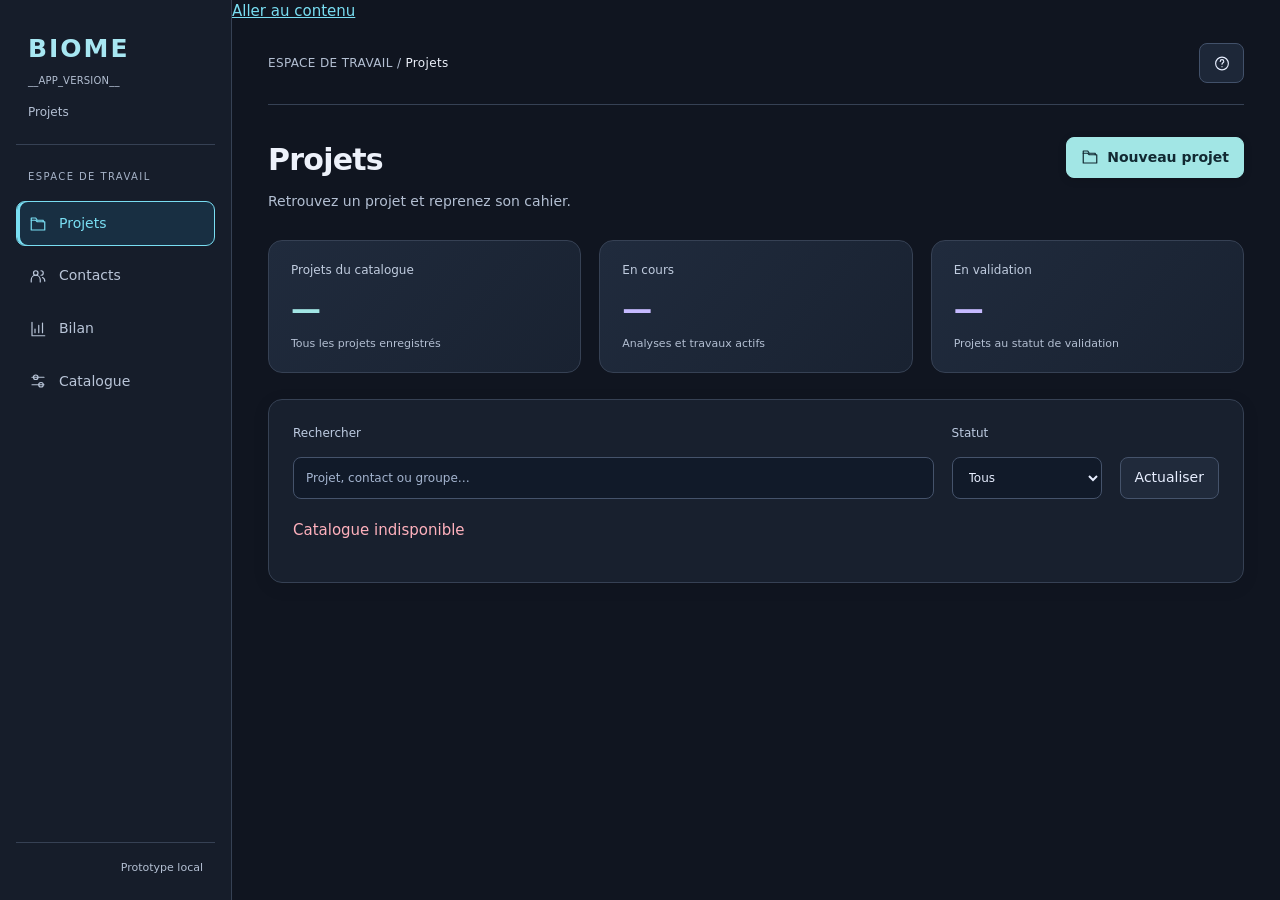
==== commit c8f66a66: "Release 3.0.0-alpha.14 with live notebook editing" ====
--- a/src/biome/index.html
+++ b/src/biome/index.html
@@ -13,7 +13,7 @@
 
 main>details,.notebook{background:#20232a;border:1px solid #353a44;border-radius:8px;margin:18px 0;padding:16px}main>details>summary{font-weight:600;cursor:pointer;padding:4px}main>details[open]>summary{border-bottom:1px solid #3b414c;padding-bottom:12px;margin-bottom:14px}.summary{border:1px solid #353a44}.table-wrap{overflow-x:auto;margin:16px 0}table{width:100%;border-collapse:collapse;font-size:14px}th{text-align:left;color:#a4aab7;font-weight:500;background:#191c22}th,td{padding:12px;vertical-align:top;border-bottom:1px solid #353a44}td:first-child{font-weight:500;overflow-wrap:anywhere;min-width:140px}td details{margin:0}td details p{max-width:320px;overflow-wrap:anywhere}td button{padding:6px 10px}#dataset-form{background:#262b33;border:1px solid #454b58}.notebook h2{font-size:18px}.notebook .entry:last-child{border-bottom:0}
 
-.project-heading{display:flex;align-items:center;justify-content:space-between;gap:20px}.project-heading h1{margin:0 0 8px}.project-heading p{margin:0}.project-meta{display:flex;gap:18px;align-items:center;flex-wrap:wrap;margin:16px 0 24px;font-size:13px}.badge{border:1px solid #454b58;border-radius:20px;padding:3px 10px;font-weight:500}.project-tabs{display:flex;border-bottom:1px solid #353a44;gap:22px;margin-bottom:24px}.project-tabs button{background:none;border:0;border-radius:0;padding:12px 2px;color:#a4aab7}.project-tabs button[aria-selected=true]{color:#87d4ca;border-bottom:2px solid #87d4ca}.notebook{margin:0;padding:0;border:0;background:none}h3{font-size:15px;font-weight:600;margin:24px 0 10px}.entry{padding:20px 0}.entry>button{float:right;padding:4px 9px;font-size:13px}.entry>.type{display:inline-block;font-size:13px}.entry>p{margin:12px 0}.notebook>details{border:1px solid #353a44;background:#20232a;border-radius:8px;padding:12px;margin-top:24px}input[type=checkbox]{width:auto}#delivery-form{border:1px solid #454b58}footer{font-size:12px;margin-top:32px;border-top:1px solid #353a44}button:focus-visible,summary:focus-visible{outline:2px solid #87d4ca;outline-offset:3px}
+.project-heading{display:flex;align-items:center;justify-content:space-between;gap:20px}.project-heading h1{margin:0 0 8px}.project-heading p{margin:0}.project-meta{display:flex;gap:18px;align-items:center;flex-wrap:wrap;margin:16px 0 24px;font-size:13px}.badge{border:1px solid #454b58;border-radius:20px;padding:3px 10px;font-weight:500}.project-tabs{display:flex;border-bottom:1px solid #353a44;gap:22px;margin-bottom:24px}.project-tabs button{background:none;border:0;border-radius:0;padding:12px 2px;color:#a4aab7}.project-tabs button[aria-selected=true]{color:#87d4ca;border-bottom:2px solid #87d4ca}.notebook{margin:0;padding:0;border:0;background:none}h3{font-size:15px;font-weight:600;margin:24px 0 10px}.entry{padding:20px 0}.entry>button{float:right;padding:4px 9px;font-size:13px}.entry>.type{display:inline-block;font-size:13px}.entry>p{margin:12px 0}.notebook-main>details{border:1px solid #353a44;background:#20232a;border-radius:8px;padding:12px;margin-top:24px}input[type=checkbox]{width:auto}#delivery-form{border:1px solid #454b58}footer{font-size:12px;margin-top:32px;border-top:1px solid #353a44}button:focus-visible,summary:focus-visible{outline:2px solid #87d4ca;outline-offset:3px}
 .search-row{margin:0 0 20px}.search-row label{font-size:13px;color:#a4aab7}.search-row input{display:block;margin-top:6px;color:#e5e7ec}.search-row button{align-self:end}.search-row small{min-width:110px}.project-link{border:0;background:none;text-align:left;color:#87d4ca;padding:0!important}#back-projects{margin-bottom:20px;border:0;background:none;padding-left:0;color:#a4aab7}#home-error{color:#ffb7b7}.home-filters{display:grid;grid-template-columns:minmax(180px,1fr) 150px auto;gap:16px;align-items:end;margin:24px 0}.home-filters label{margin:0;display:flex;flex-direction:column;gap:6px}.home-filters input,.home-filters select,.home-filters button{height:42px;width:100%}@media(max-width:600px){.home-filters{grid-template-columns:minmax(0,1fr) auto}.home-filters label:first-child{grid-column:1/-1}}
 #framing-summary{border-left:2px solid #454b58;padding:0 14px;margin:0 0 22px;font-size:14px}#framing-summary p{margin:6px 0;white-space:pre-wrap;overflow-wrap:anywhere}#framing-form textarea{min-height:70px}#framing-error{color:#ffb7b7}.project-meta button{padding:3px 8px;font-size:13px}
 /* Shared visual hierarchy: navigation, page title, distinct content surfaces. */
@@ -24,7 +24,7 @@
 main{max-width:1120px;padding-top:32px}h1{font-size:28px;font-weight:650;letter-spacing:-.025em;margin:0 0 8px}h2{font-size:18px;font-weight:600;margin:0 0 14px}h3{font-size:15px}.page-heading{margin-bottom:20px}.page-heading p{margin:6px 0}.eyebrow{text-transform:uppercase;font-size:11px;letter-spacing:.09em;color:#a4aab7}
 .surface{background:var(--surface);border:1px solid var(--border);border-radius:10px;padding:22px;margin:18px 0}.surface>h2{display:flex;gap:10px;align-items:center}.surface>h2 .ui-icon{color:var(--accent)}.surface>p{max-width:75ch}.surface .home-filters{margin:0 0 20px}.surface .table-wrap{margin-bottom:0}.surface th{background:#272d37}.surface tbody tr:hover{background:#252c35}
 form{border:1px solid var(--border);padding:22px}form>h2{border-bottom:1px solid var(--border);padding-bottom:12px}summary{cursor:pointer;font-weight:500}details:not(.inline-help){border:1px solid var(--border);border-radius:8px;padding:12px 14px;background:#1c2027}details[open]>summary{margin-bottom:12px}.inline-help{font-size:13px;margin:12px 0 18px}.inline-help summary{color:#a4aab7}.inline-help p{max-width:75ch}
-.ui-icon{width:18px;height:18px;flex:0 0 18px;vertical-align:middle;fill:none;stroke:currentColor;stroke-width:1.6;stroke-linecap:round;stroke-linejoin:round}.project-tabs button{display:inline-flex;align-items:center;gap:8px}.project-heading{padding-bottom:16px;border-bottom:1px solid var(--border)}.project-meta{margin-top:12px}.notebook .entry{background:#1d222a;border:1px solid #303846;border-radius:8px;margin:14px 0;padding:18px}.notebook .entry:last-child{border-bottom:1px solid #303846}.notebook>details{margin-top:24px}
+.ui-icon{width:18px;height:18px;flex:0 0 18px;vertical-align:middle;fill:none;stroke:currentColor;stroke-width:1.6;stroke-linecap:round;stroke-linejoin:round}.project-tabs button{display:inline-flex;align-items:center;gap:8px}.project-heading{padding-bottom:16px;border-bottom:1px solid var(--border)}.project-meta{margin-top:12px}.notebook .entry{background:#1d222a;border:1px solid #303846;border-radius:8px;margin:14px 0;padding:18px}.notebook .entry:last-child{border-bottom:1px solid #303846}.notebook-main>details{margin-top:24px}
 #diagnostics-result:empty{display:none}#diagnostics-result{margin-top:22px;border-top:1px solid var(--border);padding-top:18px}.diagnostic-overview{display:flex;gap:12px;flex-wrap:wrap}.diagnostic-overview span{padding:8px 12px;border:1px solid var(--border);border-radius:6px;background:#191e25}.diagnostic-success{color:#b8e9d2}.diagnostic-warning{color:#ffd39a}
 #workspace-location{background:#191e25;border:1px solid var(--border);border-radius:6px;padding:12px;font-size:13px}button.primary{border-color:#87d4ca}button:hover:not(:disabled){filter:brightness(1.1)}
 @media(max-width:700px){header{padding:12px 16px}.app-nav{width:100%;margin:0}.app-nav button{flex:1;padding:8px 6px;font-size:12px}.environment{display:none}main{padding:22px 16px}.surface{padding:16px}.page-heading{gap:12px}.brand{width:100%}.project-heading{flex-wrap:wrap}.project-tabs{gap:18px}}
@@ -43,7 +43,7 @@
 #nav-projects .ui-icon{color:var(--cyan)}#open-directory .ui-icon{color:var(--violet)}#open-report .ui-icon{color:var(--blue)}#open-maintenance .ui-icon{color:#b4c7e7}
 .surface,.summary,form{background:var(--surface);border-color:var(--border)}.surface>h2 .ui-icon{color:var(--accent)}.surface th,th{background:#1a2640;color:#bdcbe1}.surface tbody tr:hover{background:#1a2943}th,td,.entry,footer{border-color:var(--border)}
 .project-list{border-top:2px solid var(--cyan)}#directory-view>h1{color:var(--violet)}#activity-report>h1{color:var(--blue)}#maintenance-view .page-heading h1{color:#b4c7e7}
-#workspace-location{background:#10182a;border-color:var(--border);color:#c5d4eb}.surface details:not(.inline-help),details:not(.inline-help),.notebook>details{background:#111b2e;border-color:var(--border)}.inline-help summary{color:#adbcd4}.surface .home-filters label{color:#bdcbe1}
+#workspace-location{background:#10182a;border-color:var(--border);color:#c5d4eb}.surface details:not(.inline-help),details:not(.inline-help),.notebook-main>details{background:#111b2e;border-color:var(--border)}.inline-help summary{color:#adbcd4}.surface .home-filters label{color:#bdcbe1}
 .project-heading,.project-tabs{border-color:var(--border)}.project-tabs button{color:#adbcd4}.project-tabs button[aria-selected=true]{color:var(--accent);border-bottom-color:var(--accent)}#tab-notebook .ui-icon{color:var(--cyan)}#tab-files .ui-icon{color:var(--blue)}#tab-deliveries .ui-icon{color:var(--pink)}
 .notebook .entry{background:#141e33;border-color:#304260}.notebook .entry:last-child{border-bottom-color:#304260}.file-card{background:#131d31;border-color:var(--border)}.file-card .thumb{background:#0a1020}.file-card .file-icon{color:var(--blue)}#dataset-form{background:#192640;border-color:#526e9c}#delivery-form{border-color:#825776}.badge{background:#1a2640;border-color:#455d80;color:#d7e5ff}
 .state-badge{display:inline-block;font-size:12px;font-weight:550;padding:3px 9px;border:1px solid #405371;border-radius:20px;white-space:nowrap;color:#cbd8ed;background:#1a2640}.state-badge[data-status=Active]{color:var(--blue);border-color:#536b9c;background:#1c2b48}.state-badge[data-status=Review]{color:var(--violet);border-color:#725b95;background:#2b2542}.state-badge[data-status=Completed]{color:var(--success);border-color:#4a7a69;background:#17332d}.state-badge[data-status=OnHold]{color:var(--warning);border-color:#8c7047;background:#352b20}
@@ -90,14 +90,14 @@
 .project-tabs button[aria-selected=true]{color:var(--accent);border-color:var(--accent)}
 .project-list{border-top:1px solid var(--border)}.home-filters{margin:0 0 20px}
 th{font-size:12px;font-weight:600;color:#b9c9e3;letter-spacing:.015em;background:#1a2640}td{font-size:14px;padding:14px 12px;line-height:1.5}tbody tr:hover{background:#19263d}
-#panel-notebook>.row:first-child,#panel-deliveries>.row:first-child{padding:18px 20px;background:var(--panel);border:1px solid var(--border);border-radius:12px;margin-bottom:18px;align-items:center}
+.notebook-toolbar,#panel-deliveries>.row:first-child{padding:18px 20px;background:var(--panel);border:1px solid var(--border);border-radius:12px;margin-bottom:18px;align-items:center}
 .search-row{padding:0 2px;margin:20px 0}.notebook .entry{background:var(--panel);border-color:var(--border);padding:20px;margin:16px 0}.entry>.type{font-size:13px;font-weight:600}.entry>p{font-size:15px;line-height:1.65}.entry small{color:var(--muted)}
 #report-total{font-size:18px;font-weight:600;line-height:1.6;background:var(--accent-soft);border:1px solid var(--border);border-left:3px solid var(--accent);padding:18px 20px;border-radius:10px;margin:24px 0 12px}
 #report-coverage,#report-warning{font-size:13px;max-width:90ch}#activity-report>.row{background:var(--panel);border:1px solid var(--border);padding:20px;border-radius:12px;align-items:end}
 #activity-report>details,#directory-view>details{padding:22px;border-radius:12px;margin:24px 0}#activity-report>details>summary,#directory-view>details>summary{font-size:17px;font-weight:600}
 #framing-summary{background:var(--panel);border:1px solid var(--border);border-left:3px solid var(--accent);border-radius:8px;padding:14px 18px;font-size:14px}
 #delivery-form{border-color:var(--border)}#delivery-form>h2{margin-top:24px}.file-card{background:var(--surface)}
-@media(max-width:700px){main{padding:24px 16px}h1,.project-heading h1{font-size:25px}h2,#panel-files>h2,.notebook h2{font-size:21px}.surface,.content-group,.files-group,form{padding:16px}.row>label{flex:1 1 160px}.project-meta{gap:12px}.app-nav button{font-size:12px}#panel-notebook>.row:first-child,#panel-deliveries>.row:first-child{padding:16px}}
+@media(max-width:700px){main{padding:24px 16px}h1,.project-heading h1{font-size:25px}h2,#panel-files>h2,.notebook h2{font-size:21px}.surface,.content-group,.files-group,form{padding:16px}.row>label{flex:1 1 160px}.project-meta{gap:12px}.app-nav button{font-size:12px}.notebook-toolbar,#panel-deliveries>.row:first-child{padding:16px}}
 
 /* Project-level navigation stays cyan even while the delivery subview is pink. */
 #nav-projects[aria-current=page]{color:var(--cyan);border-color:var(--cyan);background:#182f42}
@@ -117,7 +117,7 @@
 
 .monthly-chart{display:flex;gap:12px;overflow-x:auto;padding-bottom:8px}.monthly-chart .chart-row{display:flex;flex:1 0 62px;flex-direction:column;gap:10px;min-width:62px;text-align:center}.monthly-chart .chart-label{order:3;font-size:11px;max-width:70px}.monthly-chart .chart-value{order:1;font-size:11px;white-space:nowrap}.monthly-chart .chart-track{order:2;height:120px;width:32px;display:flex;align-items:end;border-radius:3px;background:#202b42}.monthly-chart .chart-fill{height:0;border-radius:3px;flex:none}
 .sort-heading{border:0;background:transparent;color:inherit;padding:0;font:inherit;font-weight:600;white-space:nowrap}.sort-heading:hover{color:var(--cyan);background:transparent}.sort-heading:focus-visible{outline:2px solid var(--cyan);outline-offset:5px}.catalog-date{white-space:nowrap;font-variant-numeric:tabular-nums}#project-table td:first-child{min-width:220px}#project-table td:nth-child(2),#project-table td:nth-child(3){min-width:160px;overflow-wrap:anywhere}
-#panel-notebook>.row:first-child{align-items:flex-end}#panel-notebook>.row:first-child>label{display:flex;flex-direction:column;gap:6px}#panel-notebook>.row:first-child select{margin:0;height:42px}#panel-notebook>.row:first-child>button{height:42px;align-self:flex-end}
+.notebook-toolbar{align-items:flex-end}.notebook-toolbar>label{display:flex;flex-direction:column;gap:6px}.notebook-toolbar select{margin:0;height:42px}.notebook-toolbar>button{height:42px;align-self:flex-end}
 .identity-fields{display:grid;grid-template-columns:repeat(2,minmax(0,1fr));align-items:end}.identity-fields>label:last-child{grid-column:1/-1}.identity-fields input{width:100%;margin-inline-start:0!important}button.danger{color:var(--danger);border-color:#875165;background:transparent}.project-meta .danger{margin-left:auto}.trash-list button{margin-left:14px}#delete-project-dialog{width:540px}#delete-project-dialog p{overflow-wrap:anywhere}
 @media(max-width:600px){.identity-fields{grid-template-columns:minmax(0,1fr)}.project-meta .danger{margin-left:0}}
 .storage-model{display:grid;grid-template-columns:repeat(3,minmax(0,1fr));gap:16px;margin:20px 0}.storage-model>div{border:1px solid var(--border);border-radius:10px;padding:16px;background:var(--panel)}.storage-model h3{margin:0 0 8px}.storage-model p{margin:0;font-size:14px}.demo-banner{border:1px solid var(--cyan);border-radius:8px;padding:14px;background:var(--panel)}.catalogue-actions{display:flex;gap:12px;flex-wrap:wrap;margin:18px 0}.recent-catalogue{display:block;text-align:left;width:100%;margin:8px 0;overflow-wrap:anywhere}.catalogue-path{overflow-wrap:anywhere;font-size:13px}@media(max-width:700px){.storage-model{grid-template-columns:1fr}}
@@ -141,9 +141,78 @@
 @media(max-width:760px){body{padding-left:0}body>header{position:relative;width:100%;padding:16px;gap:14px;overflow:visible;border-right:0;border-bottom:1px solid var(--border)}.brand{width:auto;padding:0;border:0;display:flex;justify-content:space-between;align-items:center}.brand strong{font-size:22px}.brand small{font-size:9px}.brand>span{margin:0;max-width:50%;text-align:right}.app-nav{flex-direction:row;flex-wrap:wrap;gap:6px;overflow:visible}.app-nav:before{display:none}.app-nav button{flex:1 1 auto;justify-content:center;padding:8px 10px;font-size:12px;gap:6px;min-height:38px}.environment{display:none!important}main{padding:0 16px 32px}.workspace-toolbar{min-height:64px;margin-bottom:24px;gap:8px}.workspace-toolbar p{font-size:10px}.workspace-toolbar button{font-size:11px;padding:8px}h1,.project-heading h1{font-size:25px}.overview-metrics{gap:8px;margin:20px 0}.overview-metrics article{padding:12px}.overview-metrics p{font-size:11px;min-height:32px;margin-bottom:8px}.overview-metrics strong{font-size:26px}.overview-metrics small{display:none}.surface,.content-group,.files-group,form,.summary{padding:16px;border-radius:12px}.row{gap:10px}.project-tabs{gap:3px}.project-tabs button{padding:10px;font-size:12px}.skip-link{left:12px}}
 </style><link rel="stylesheet" href="/interface.css">
 <a href="#main-content" class="skip-link">Aller au contenu</a><header><div class="brand"><strong>BIOME <small id="app-version">__APP_VERSION__</small></strong><span id="view-context" class="muted">Projets</span></div><nav class="app-nav" aria-label="Espaces BIOME"><button id="nav-projects" data-icon="folder">Projets</button><button type="button" id="open-directory" data-icon="people">Contacts</button><button type="button" id="open-report" data-icon="chart">Bilan</button><button type="button" id="open-maintenance" data-icon="settings">Catalogue</button></nav><span class="muted environment" id="workspace-heading">Prototype local</span></header>
-<main id="main-content"><div class="workspace-toolbar"><p>ESPACE DE TRAVAIL <span aria-hidden="true"> / </span><strong id="toolbar-location">Projets</strong></p><button id="context-help" class="page-help" type="button" data-icon="help" aria-label="Aide sur cet écran" aria-haspopup="dialog" aria-controls="page-help-dialog"></button></div><p id="demo-banner" class="demo-banner" hidden>DÉMONSTRATION — données, identités et temps fictifs. Votre catalogue habituel reste conservé ; retrouvez-le dans Catalogue → Catalogues récents.</p><section id="home"><div class="row page-heading" style="justify-content:space-between"><h1>Projets</h1><div class="row"><button type="button" class="primary" id="new-project">Nouveau projet</button></div></div><p class="muted">Retrouvez un projet et reprenez son cahier.</p><form id="new-project-form" hidden><h2>Commencer un projet</h2><details><summary>Importer une demande structurée (facultatif)</summary><p class="muted">Le préremplissage attend des réponses de formulaire avec des libellés explicites, par exemple « Contact Email », « Research group » ou « Project title ». Vous pouvez importer ces réponses depuis un mail Outlook .msg ou .eml, un fichier .txt ou du texte copié. Un mail rédigé librement ne préremplit pas les coordonnées : son texte est conservé, puis les informations du projet sont à saisir. Vérifiez les champs proposés avant la création ; les champs déjà remplis restent conservés.</p><label>Fichier<input id="request-import-file" type="file" accept=".msg,.eml,.txt"></label><label>Ou réponses structurées copiées depuis le mail<textarea id="request-import-text" maxlength="50000"></textarea></label><button type="button" id="request-import-preview">Importer les réponses structurées</button> <button type="button" id="request-import-clear" hidden>Retirer le message importé</button><p id="request-import-status" role="status"></p></details><label>Titre<input id="new-title" required maxlength="200" style="width:100%" placeholder="Un titre court décrivant le besoin"></label><div class="row identity-fields"><label>Contact<input id="new-contact" list="known-contacts" required maxlength="200"></label><label>Email facultatif<input id="new-email" type="email" maxlength="254"></label><label>Groupe / laboratoire facultatif<input id="new-group" placeholder="Responsable, laboratoire ou département" list="known-groups" maxlength="200"></label></div><datalist id="known-contacts"></datalist><datalist id="known-groups"></datalist><details><summary>Où seront conservées les images originales ?</summary><p class="muted">Choisissez leur dossier séparé du catalogue, sur cet ordinateur ou sur un stockage réseau. Les images restent à leur place. Vous pouvez aussi le préciser plus tard si la demande ne contient pas encore d’images.</p><label>Dossier des images originales<input id="new-originals" readonly style="width:100%" placeholder="À définir si nécessaire"></label><button type="button" id="new-originals-pick">Choisir le dossier des originaux…</button> <button type="button" id="new-originals-clear">Retirer ce choix</button></details><label>Demande initiale<textarea id="new-request" required maxlength="50000" placeholder="Collez la demande ou décrivez le besoin en quelques mots."></textarea></label><p class="muted">Le projet sera créé au statut « À cadrer » dans le catalogue affiché sur l’accueil. Les noms de l’annuaire sont proposés ; vous pouvez aussi saisir un nouveau contact ou groupe.</p><button class="primary" id="create-project">Créer et ouvrir le cahier</button> <button type="button" id="cancel-project">Annuler</button><p id="new-project-error" role="alert"></p></form><div class="overview-metrics" aria-label="Vue d’ensemble du catalogue"><article><p>Projets du catalogue</p><strong id="metric-total">—</strong><small>Tous les projets enregistrés</small></article><article><p>En cours</p><strong id="metric-active">—</strong><small>Analyses et travaux actifs</small></article><article><p>En validation</p><strong id="metric-review">—</strong><small>Projets au statut de validation</small></article></div><div class="surface project-list"><div class="home-filters"><label style="flex:1">Rechercher<input id="project-search" type="search" style="display:block;width:100%" placeholder="Projet, contact ou groupe…"></label><label>Statut<select id="project-status-filter"><option value="all">Tous</option></select></label><button id="refresh-projects" type="button">Actualiser</button></div><p id="home-error" role="alert"></p><div id="project-table" class="table-wrap"></div></div></section><section id="directory-view" hidden><button type="button" id="back-directory">← Projets</button><div class="page-heading"><h1>Contacts et groupes</h1></div><p class="muted">Un groupe peut être désigné par son responsable (PI), le nom du laboratoire, du département ou de la plateforme ; les crochets ne sont pas nécessaires. Réutilisez les mêmes noms à la création ou dans « Modifier les informations ». Les variantes existantes restent distinctes : choisissez le bon nom dans chaque projet pour corriger son attribution.</p><div id="directory-table" class="table-wrap"></div><form id="directory-form"><h2 id="directory-heading">Ajouter à l’annuaire</h2><p id="directory-edit-help" class="muted" hidden>La correction sera appliquée aux projets associés. La demande initiale et les livraisons déjà créées restent conservées.</p><div class="row"><label>Type<select id="directory-kind"><option value="contacts">Contact</option><option value="groups">Groupe / laboratoire</option></select></label><label>Nom<input id="directory-name" required maxlength="200"></label><label id="directory-email-label">Email facultatif<input id="directory-email" type="email" maxlength="254"></label></div><button class="primary" id="directory-save">Ajouter</button> <button type="button" id="directory-cancel" hidden>Annuler</button><p id="directory-error" role="alert"></p></form><details style="margin-top:28px"><summary>Listes du cadrage : logiciels, modalités et thématiques</summary><p class="muted">Les valeurs sont réutilisables dans tous les projets. Renommer une valeur corrige les cadrages associés et conserve leur historique. Masquer une valeur la retire des choix futurs, sans effacer les projets qui l’utilisent.</p><label>Liste<select id="vocabulary-kind"><option value="software">Logiciels</option><option value="modalities">Modalités d’imagerie</option><option value="topics">Thématiques d’analyse</option></select></label><div id="vocabulary-table" class="table-wrap"></div><form id="vocabulary-form"><h2 id="vocabulary-heading">Ajouter une valeur</h2><div class="row"><label>Nom<input id="vocabulary-name" required maxlength="100"></label><label><input id="vocabulary-active" type="checkbox" checked> Proposer dans le cadrage</label></div><button class="primary" id="vocabulary-save">Ajouter</button> <button type="button" id="vocabulary-cancel" hidden>Annuler</button><p id="vocabulary-error" role="alert"></p></form></details></section><section id="activity-report" hidden><button type="button" id="back-report">← Projets</button><div class="page-heading"><h1>Bilan d’activité</h1></div><p class="muted">Temps humain renseigné par date de séance. Les projets peuvent contribuer à plusieurs années.</p><div class="row"><label>Année<select id="report-year"></select></label><label>Du<input id="report-start" type="date" required></label><label>Au<input id="report-end" type="date" required></label><button type="button" id="refresh-report">Actualiser</button><a id="export-report" class="button" hidden>Exporter le bilan (ZIP)</a></div><p id="report-error" role="alert"></p><div id="report-total" class="report-metrics" aria-label="Synthèse de la période"></div><section class="content-group"><h2>Évolution du temps renseigné</h2><p class="muted">Temps humain saisi à la date des séances. Une absence de saisie ne signifie pas une absence de travail.</p><div id="report-timeline"></div></section><p id="report-coverage" class="muted"></p><section class="content-group"><h2>Par groupe / laboratoire</h2><div id="report-groups" class="table-wrap"></div></section><section class="content-group"><h2>Par intervention principale</h2><p class="muted">Classement actuel des projets, à préciser pendant le cadrage.</p><div id="report-types" class="table-wrap"></div></section><details class="report-science"><summary>Logiciels, modalités et thématiques</summary><p class="muted">Nombre de projets concernés dans la période. Un projet peut figurer dans plusieurs catégories ; ces nombres ne doivent pas être additionnés. Les catégories décrivent le projet actuellement, pas leur évolution historique.</p><h2>Logiciels utilisés</h2><div id="report-software" class="table-wrap"></div><h2>Modalités d’imagerie</h2><div id="report-modalities" class="table-wrap"></div><h2>Thématiques d’analyse</h2><div id="report-topics" class="table-wrap"></div></details><section class="content-group"><h2>Détail des projets</h2><p class="muted">Le statut affiché est le statut actuel, pas le statut historique à la fin de l’année.</p><div id="report-projects" class="table-wrap"></div></section><p id="report-warning" class="muted"></p></section><section id="project-workspace" hidden><button type="button" id="back-projects">← Projets</button><div class="project-heading"><div><h1 id="title">Chargement du projet…</h1><p id="people" class="muted"></p></div><button id="reload" title="Relire les fichiers du projet">Actualiser</button></div><div class="project-meta"><strong id="project-status" class="badge"></strong><span id="total" class="muted" aria-live="polite"></span><button id="edit-info" type="button">Modifier les informations</button><button id="edit-framing" type="button">Cadrer le projet</button><button id="delete-project" type="button" class="danger">Supprimer le projet…</button></div><form id="info-form" hidden><h2>Informations du projet</h2><label>Titre<input id="info-title" required maxlength="200" style="width:100%"></label><div class="row identity-fields"><label>Contact<input id="info-contact" list="info-contacts" maxlength="200" placeholder="À renseigner si connu"></label><label>Email facultatif<input id="info-email" type="email" maxlength="254"></label><label>Groupe<input id="info-group" placeholder="Responsable, laboratoire ou département" list="info-groups" maxlength="200"></label></div><div class="date-fields"><label>Date du projet<input id="info-project-date" type="date"></label><label>Dernière activité connue (facultatif)<input id="info-activity-date" type="date"></label></div><p class="muted">Laissez vide si la date est inconnue. La dernière activité connue complète l’historique ; une séance du cahier ou une réception plus récente reste prioritaire. Ces dates ne créent aucune séance ni durée dans le bilan.</p><button type="button" id="info-date-suggest" hidden></button><datalist id="info-contacts"></datalist><datalist id="info-groups"></datalist><p class="muted">Les corrections mettent à jour la fiche et la liste des projets. Le bilan reste fondé sur les séances datées. Le dossier garde son nom, la demande originale et les livraisons déjà créées restent inchangées. Pour corriger une variante de groupe, choisissez son nom existant.</p><button id="info-save" class="primary">Enregistrer les informations</button> <button id="info-cancel" type="button">Annuler</button><p id="info-error" role="alert"></p></form><div id="legacy-summary" class="content-group" hidden></div><div id="framing-summary" hidden></div><form id="framing-form" hidden><h2>Cadrage du projet</h2><p class="muted">Précisez ce qui est convenu au fil des échanges. Aucun champ scientifique n’est obligatoire. La demande initiale reste conservée. La prochaine étape indique ce qui reste à faire maintenant ; les essais et décisions restent dans le cahier.</p><div class="row"><label>Statut<select id="framing-status"><option value="Unknown">Non renseigné</option><option value="Intake">À cadrer</option><option value="Active">En cours</option><option value="Review">En validation</option><option value="Completed">Terminé</option><option value="OnHold">En pause</option></select></label><label>Intervention principale<select id="framing-activity"><option value="">À préciser</option><option value="consulting">Conseil / consulting</option><option value="training">Formation</option><option value="development">Développement de script / workflow</option><option value="analysis">Analyse de données</option></select></label></div><label>Objectif convenu<textarea id="framing-objective" maxlength="2000" placeholder="Quelle question ou quel besoin devons-nous résoudre ?"></textarea></label><label>Livrable convenu<textarea id="framing-deliverable" maxlength="2000" placeholder="Ex. protocole utilisable sur les images de l’utilisateur, formation ou tableau de mesures."></textarea></label><label>Prochaine étape — repère actuel pour reprendre le travail<textarea id="framing-next_step" maxlength="2000" placeholder="Ex. recevoir des exemples annotés, tester une slide complète, organiser une séance."></textarea></label><details><summary>Comment valider le résultat ? (facultatif)</summary><label>Validation / critères d’acceptation<textarea id="framing-validation" maxlength="2000" placeholder="Ex. comparer aux annotations manuelles ; tester sur des images indépendantes ; vérifier que l’utilisateur sait refaire le protocole."></textarea></label></details><details><summary>Logiciels et contexte scientifique — facultatif</summary><p class="muted">Choisissez ce qui a réellement été utilisé ou abordé. Plusieurs choix sont possibles. Laissez vide si cela ne concerne pas le projet.</p><div id="scientific-fields"></div></details><p><button id="framing-save" class="primary">Enregistrer le cadrage</button> <button id="framing-cancel" type="button">Annuler</button></p><p id="framing-error" role="alert"></p></form><nav class="project-tabs" role="tablist" aria-label="Vues du projet"><button id="tab-notebook" role="tab" aria-selected="true" aria-controls="panel-notebook" tabindex="0">Cahier</button><button id="tab-files" role="tab" aria-selected="false" aria-controls="panel-files" tabindex="-1">Fichiers</button><button id="tab-deliveries" role="tab" aria-selected="false" aria-controls="panel-deliveries" tabindex="-1">Livraisons</button></nav><p id="error" role="alert"></p><p id="status" aria-live="polite"></p><section class="notebook" id="panel-notebook" role="tabpanel" aria-labelledby="tab-notebook"><div class="row"><h2>Cahier</h2><button id="compose" class="primary">Ajouter une entrée</button><button type="button" id="import-open">Importer un échange</button><label>Type <select id="filter"><option value="all">Tous</option><option value="note">Note de travail</option><option value="experiment">Essai / run</option><option value="meeting">Réunion</option><option value="exchange">Échange</option><option value="decision">Décision</option></select></label></div>
-<div class="row search-row"><label style="flex:1;margin:0">Rechercher dans le cahier<input id="notebook-search" type="search" style="width:100%" placeholder="Texte, tag, nom de fichier ou légende…"></label><button type="button" id="clear-search">Effacer</button><small id="search-count" class="muted" aria-live="polite"></small></div><form id="import-form" hidden><h2>Importer un échange ou une demande</h2><label>Fichier du message (.msg, .eml ou .txt)<input id="import-file" type="file" accept=".msg,.eml,.txt"></label><p class="muted">Ou collez le texte depuis Outlook. Un fichier .msg conserve le message original (50 Mo maximum) et permet de récupérer ses illustrations (10 Mo chacune, 50 Mo au total).</p><label>Texte du message<textarea id="import-text" maxlength="50000"></textarea></label><p class="muted">L’import prépare une entrée à relire. Les coordonnées et réponses au formulaire restent dans le texte ; les pièces jointes contenues dans un .eml restent dans le message source.</p><button class="primary" id="import-preview">Préparer l’entrée</button> <button type="button" id="import-cancel">Annuler</button><p id="import-error" role="alert"></p></form><form id="form" hidden><h2 id="form-title">Nouvelle entrée</h2><div id="existing-files" class="attachments"></div><div class="row"><label>Type<select id="kind"><option value="note">Note de travail</option><option value="experiment">Essai / run</option><option value="meeting">Réunion</option><option value="exchange">Échange</option><option value="decision">Décision</option></select></label><label>Date de l’activité<input id="date" type="date" required></label><label>Heure de l’activité<input id="time" type="time" required></label></div><label>Note<textarea id="text" required maxlength="50000"></textarea></label><div class="row"><label>Temps humain estimé (min)<input id="minutes" type="number" min="0" max="1440" placeholder="Non renseigné"></label><label>Tags<input id="tags" placeholder="Séparés par des virgules"></label></div><label>Fichiers associés (100 maximum, 10 Mo chacun ; messages et textes : 50 Mo ; 100 Mo au total)<input id="attachments" type="file" multiple></label><div id="selected-files" class="attachments" aria-live="polite"></div><div class="row"><label>Rôle<select id="file-role"><option value="attachment">Pièce jointe</option><option value="version">Version de script / pipeline</option></select></label><label>Libellé de version<input id="file-label" placeholder="Ex. seuil ajusté, v2"></label></div><small class="muted">Saisir le temps une seule fois pour une séance décrite par plusieurs notes. Laisser vide si déjà comptabilisé.</small><aside id="note-conflict" hidden role="alert"><h3>Cette note a changé ailleurs</h3><p>La version sur disque et votre correction sont conservées dans le dossier du projet. Votre saisie reste dans le formulaire ci-dessus : vous pouvez la modifier pour réunir les textes.</p><p id="conflict-current-info" class="muted"></p><details open><summary>Version actuellement sur disque</summary><pre id="conflict-current-text"></pre></details><details><summary>Où sont conservées les copies ?</summary><p id="conflict-copy-path" class="muted"></p></details><div class="row"><button type="button" id="conflict-reload">Recharger la version sur disque</button><button type="button" id="conflict-save" class="primary">Enregistrer ma correction à la place</button></div><small class="muted">Le texte remplacé sera aussi conservé dans l’historique. Si le fichier change à nouveau, l’enregistrement sera bloqué de nouveau.</small></aside><p><button class="primary" id="save">Enregistrer dans le dossier</button> <button type="button" id="cancel">Annuler</button></p></form>
-<div id="entries"></div><details><summary>Récapitulatif du temps enregistré</summary><div id="work"></div></details></section><section id="panel-files" role="tabpanel" aria-labelledby="tab-files" hidden><h2>Fichiers et données</h2><section class="files-group" id="project-data-space"><h3>Dossier de données du projet</h3><p class="muted">Un emplacement séparé du catalogue pour les images originales, les images transformées et les résultats.</p><div id="project-data-links"></div><div class="row"><button type="button" id="data-folder-create-open">Créer le dossier du projet…</button><button type="button" id="data-folder-link">Lier un emplacement existant…</button></div><form id="data-folder-form" hidden><h3>Créer un dossier structuré</h3><p>Choisissez le dossier parent sur votre stockage durable. BIOME crée un nouveau dossier et le référence dans ce projet.</p><button type="button" id="data-folder-parent-pick">Choisir le dossier parent…</button><label>Dossier parent<input id="data-folder-parent" required style="width:100%" placeholder="Choisissez ou collez un chemin de dossier séparé du catalogue"></label><label>Nom du dossier à créer<input id="data-folder-name" maxlength="180" required style="width:100%"></label><p class="muted">Nom proposé : date de création, groupe, contact, titre et identifiant court. Vous pouvez le raccourcir.</p><p class="selected-path" id="data-folder-preview"></p><ul><li><strong>01_raw</strong> — images originales à conserver intactes</li><li><strong>02_processed</strong> — images transformées et étapes intermédiaires</li><li><strong>03_results</strong> — résultats d’analyse</li><li><strong>README.txt</strong> — identification et organisation du projet, lisibles sans BIOME</li></ul><p class="muted">Le dossier est créé vide. Vous pourrez y déposer vos fichiers ou utiliser « Recevoir un fichier ou un dossier ». Le cahier, les pièces jointes et les livraisons restent dans le catalogue.</p><div class="row"><button type="submit" class="primary" id="data-folder-create" disabled>Créer et lier ce dossier</button><button type="button" id="data-folder-cancel">Annuler</button></div></form><p id="data-folder-status" role="status"></p></section><article class="surface"><h3 style="margin-top:0">Conserver les images reçues</h3><p class="muted">Copiez les originaux téléchargés depuis un transfert temporaire vers un emplacement durable.</p><button type="button" id="receive-open">Recevoir un fichier ou un dossier…</button><form id="receive-form" hidden><h2>Réception des originaux</h2><div class="row"><button type="button" id="receive-file">Choisir un fichier…</button><button type="button" id="receive-folder">Choisir un dossier…</button></div><label>Source sélectionnée<input id="receive-source" readonly style="width:100%"></label><label>Nom du jeu d’images<input id="receive-name" maxlength="300" required></label><label>Conserver la copie<select id="receive-storage"><option value="external">Dans le dossier des originaux, séparé du catalogue</option></select></label><div id="receive-destination-box" hidden><button type="button" id="receive-destination-pick">Choisir le dossier de destination…</button><p id="receive-destination" class="muted selected-path"></p></div><label>Provenance facultative<textarea id="receive-provenance" maxlength="2000" placeholder="Ex. images transmises par l’utilisateur via un lien temporaire" style="min-height:70px"></textarea></label><details><summary>Ce qui sera conservé</summary><p>Le fichier choisi ou tous les fichiers du dossier, avec leurs sous-dossiers. Les originaux source restent en place. Les archives ZIP sont copiées telles quelles ; décompressez-les d’abord pour conserver leurs images séparément. Chaque réception crée une nouvelle copie vérifiée.</p></details><button type="button" id="receive-preview">Préparer la réception</button><p id="receive-summary" aria-live="polite"></p><p><button type="submit" class="primary" id="receive-save" disabled>Copier et conserver les originaux</button> <button type="button" id="receive-cancel">Annuler</button></p><p id="receive-error" role="alert"></p></form><p id="receive-status" aria-live="polite"></p></article><section class="files-group"><h3>Données conservées et liées</h3><p class="muted">Copies reçues et emplacements référencés pour ce projet.</p><div id="datasets"></div><button id="add-dataset" type="button">Ajouter des données</button><form id="dataset-form" hidden><h2 id="dataset-form-title">Lier un fichier ou un dossier</h2><div class="row"><button type="button" id="pick-file">Choisir un fichier…</button><button type="button" id="pick-folder">Choisir un dossier…</button></div><p id="picker-status" aria-live="polite" class="muted"></p><label>Nom affiché dans le projet<input id="dataset-name" required maxlength="300" placeholder="Ex. acquisitions complètes CT-Fire"></label><label>Utilisation de ces données<select id="dataset-role"><option value="original">Images originales</option><option value="derived">Données transformées</option><option value="results">Résultats volumineux</option><option value="installer">Installateur de logiciel</option><option value="reference">Document de référence</option><option value="manual">Manuel / documentation</option><option value="article">Article scientifique</option></select></label><label>Emplacement sélectionné<input style="width:100%" id="dataset-location" required placeholder="Choisissez un fichier ou un dossier ci-dessus"></label><small class="muted">Vous pouvez aussi coller un chemin réseau ou un lien de partage.</small><label>Note facultative<textarea id="dataset-description" placeholder="Origine, contenu, conditions d’accès…"></textarea></label><p class="muted">Les données restent à leur emplacement. BIOME conserve leur adresse pour les retrouver.</p><button class="primary" id="dataset-save">Enregistrer la référence</button> <button id="dataset-cancel" type="button">Annuler</button></form></section><section class="files-group"><h3>Pièces jointes du cahier</h3><div id="project-files" class="attachments"></div></section></section><section id="panel-deliveries" role="tabpanel" aria-labelledby="tab-deliveries" hidden><div class="row"><h2>Livraisons</h2><button class="primary" type="button" id="new-delivery">Préparer une livraison</button></div><p class="muted">Sélectionnez les fichiers à transmettre. Chaque ZIP conserve son contenu au moment de sa création.</p><form id="delivery-form" hidden><div id="delivery-selector"></div></form><section class="content-group"><h3>Livraisons enregistrées</h3><p class="muted">Retrouvez les versions transmises et leur commentaire.</p><div id="delivery-list"></div></section></section><footer><p class="muted">Les données externes restent à leur emplacement. Chaque livraison conserve une copie figée des éléments sélectionnés.</p></footer></section><section id="maintenance-view" hidden><div class="page-heading"><div><p class="eyebrow">Configuration et conservation</p><h1>Catalogue</h1><p class="muted">Choisir le catalogue et vérifier ses accès.</p></div></div><p id="catalogue-welcome" class="demo-banner" hidden>Bienvenue. Créez votre catalogue, ouvrez un catalogue existant ou installez la démo pour découvrir BIOME.</p><div class="storage-model"><div><h3>Catalogue</h3><p>Fiches des projets, cahier, scripts, petits documents et livraisons. Ce dossier est transportable et sauvegardable.</p></div><div><h3>Images originales</h3><p>Dans un dossier de données séparé, sur votre disque ou le NAS. Chaque projet conserve le lien vers ce dossier.</p></div><div><h3>Livraison</h3><p>Une copie figée des éléments choisis. Les originaux ne sont inclus que si vous le demandez.</p></div></div><article class="surface"><h2 data-icon="folder">Catalogue actif</h2><p id="workspace-location" class="muted" style="overflow-wrap:anywhere"></p><details class="inline-help"><summary>Que contient ce dossier ?</summary><p>Les dossiers documentaires des projets et les listes communes. Les grosses images peuvent rester ailleurs. Changer de dossier affiche un autre catalogue ; aucun projet n’est déplacé.</p></details><div class="catalogue-actions"><button type="button" id="catalogue-new">Créer un catalogue…</button><button type="button" id="workspace-choose">Ouvrir un catalogue…</button></div><form id="catalogue-create-form" hidden><h3>Nouveau catalogue</h3><label>Nom du catalogue<input id="catalogue-name" required maxlength="100" value="Mes projets"></label><p class="muted">Un nouveau dossier portant ce nom sera créé à l’emplacement choisi. Il contiendra les fiches et documents, pas les images originales.</p><button id="catalogue-parent-pick" type="button">Choisir où créer le catalogue…</button><p id="catalogue-parent" class="catalogue-path"></p><button id="catalogue-create" class="primary" disabled>Créer et ouvrir</button> <button id="catalogue-create-cancel" type="button">Annuler</button><p id="catalogue-create-error" role="alert"></p></form><details><summary>Catalogues récents</summary><div id="recent-catalogues"></div></details><div id="workspace-review" hidden><p id="workspace-selected" style="overflow-wrap:anywhere"></p><button type="button" id="workspace-apply" class="primary">Utiliser ce dossier</button> <button type="button" id="workspace-cancel">Annuler</button></div><p id="workspace-error" role="alert"></p><details><summary>Déplacer ce catalogue</summary><p>Choisissez un dossier parent sur le nouveau stockage. BIOME copie le catalogue, vérifie chaque fichier, puis utilise le nouvel emplacement. L’ancien catalogue reste conservé comme copie de secours. Les données externes restent à leur emplacement.</p><button type="button" id="relocate-pick">Choisir la destination…</button><p id="relocate-path" class="selected-path"></p><button type="button" id="relocate-run" class="primary" disabled>Copier, vérifier et utiliser ici</button><p id="relocate-status" role="status"></p></details></article><article class="surface"><h2>Essayer BIOME avec une démo</h2><p>Trois projets fictifs : conseil, macro Fiji et analyse. Petites images synthétiques, scripts, notes, temps et livraisons sont fournis. Aucun projet réel n’est utilisé.</p><button id="demo-pick" type="button">Choisir où installer la démo…</button><p id="demo-destination" class="catalogue-path"></p><button id="demo-install" class="primary" disabled>Installer et ouvrir la démo</button><p id="demo-status" role="status"></p></article><article class="surface"><h2 data-icon="check">État des dossiers</h2><p class="muted">Vérifiez les fichiers liés, le suivi du temps et l’accès aux données externes. Lecture seule.</p><button type="button" id="run-diagnostics">Vérifier les dossiers et les accès</button><div id="diagnostics-result" aria-live="polite"></div></article><article class="surface"><h2>Corbeille des projets</h2><p class="muted">Les projets retirés du catalogue peuvent être restaurés ici. Leurs données externes ne sont pas supprimées.</p><button type="button" id="trash-reload">Actualiser la corbeille</button><div id="trash-list" class="trash-list" aria-live="polite"></div></article><article class="surface"><h2 data-icon="package">Sauvegarde et restauration</h2><p class="muted">Conservez une copie du dossier documentaire, avec les pièces jointes, les livraisons et l’annuaire. Les données externes restent à leur emplacement et ne sont pas copiées.</p><details><summary>Créer une sauvegarde</summary><p class="muted">Choisissez une destination hors du catalogue. Pendant la copie, évitez de modifier les fichiers dans d’autres outils.</p><button type="button" id="backup-pick">Choisir la destination…</button><p id="backup-destination" class="muted selected-path"></p><button type="button" class="primary" id="backup-create" disabled>Créer la sauvegarde vérifiée</button></details><details><summary>Restaurer une sauvegarde</summary><p class="muted">Un nouveau dossier sera créé à l’emplacement choisi. Le catalogue actuel reste conservé.</p><div class="row"><button type="button" id="restore-pick-file">Choisir la sauvegarde ZIP…</button><button type="button" id="restore-pick-folder">Choisir le dossier de destination…</button></div><p id="restore-archive" class="muted selected-path"></p><p id="restore-destination" class="muted selected-path"></p><button type="button" class="primary" id="restore-create" disabled>Restaurer dans un nouveau dossier</button></details><div id="conservation-status" aria-live="polite"></div><button type="button" id="restore-open" hidden>Afficher les projets restaurés</button></article></section></main>
+<main id="main-content"><div class="workspace-toolbar"><p>ESPACE DE TRAVAIL <span aria-hidden="true"> / </span><strong id="toolbar-location">Projets</strong></p><button id="context-help" class="page-help" type="button" data-icon="help" aria-label="Aide sur cet écran" aria-haspopup="dialog" aria-controls="page-help-dialog"></button></div><p id="demo-banner" class="demo-banner" hidden>DÉMONSTRATION — données, identités et temps fictifs. Votre catalogue habituel reste conservé ; retrouvez-le dans Catalogue → Catalogues récents.</p><section id="home"><div class="row page-heading" style="justify-content:space-between"><h1>Projets</h1><div class="row"><button type="button" class="primary" id="new-project">Nouveau projet</button></div></div><p class="muted">Retrouvez un projet et reprenez son cahier.</p><form id="new-project-form" hidden><h2>Commencer un projet</h2><details><summary>Importer une demande structurée (facultatif)</summary><p class="muted">Le préremplissage attend des réponses de formulaire avec des libellés explicites, par exemple « Contact Email », « Research group » ou « Project title ». Vous pouvez importer ces réponses depuis un mail Outlook .msg ou .eml, un fichier .txt ou du texte copié. Un mail rédigé librement ne préremplit pas les coordonnées : son texte est conservé, puis les informations du projet sont à saisir. Vérifiez les champs proposés avant la création ; les champs déjà remplis restent conservés.</p><label>Fichier<input id="request-import-file" type="file" accept=".msg,.eml,.txt"></label><label>Ou réponses structurées copiées depuis le mail<textarea id="request-import-text" maxlength="50000"></textarea></label><button type="button" id="request-import-preview">Importer les réponses structurées</button> <button type="button" id="request-import-clear" hidden>Retirer le message importé</button><p id="request-import-status" role="status"></p></details><label>Titre<input id="new-title" required maxlength="200" style="width:100%" placeholder="Un titre court décrivant le besoin"></label><div class="row identity-fields"><label>Contact<input id="new-contact" list="known-contacts" required maxlength="200"></label><label>Email facultatif<input id="new-email" type="email" maxlength="254"></label><label>Groupe / laboratoire facultatif<input id="new-group" placeholder="Responsable, laboratoire ou département" list="known-groups" maxlength="200"></label></div><datalist id="known-contacts"></datalist><datalist id="known-groups"></datalist><details><summary>Où seront conservées les images originales ?</summary><p class="muted">Choisissez leur dossier séparé du catalogue, sur cet ordinateur ou sur un stockage réseau. Les images restent à leur place. Vous pouvez aussi le préciser plus tard si la demande ne contient pas encore d’images.</p><label>Dossier des images originales<input id="new-originals" readonly style="width:100%" placeholder="À définir si nécessaire"></label><button type="button" id="new-originals-pick">Choisir le dossier des originaux…</button> <button type="button" id="new-originals-clear">Retirer ce choix</button></details><label>Demande initiale<textarea id="new-request" required maxlength="50000" placeholder="Collez la demande ou décrivez le besoin en quelques mots."></textarea></label><p class="muted">Le projet sera créé au statut « À cadrer » dans le catalogue affiché sur l’accueil. Les noms de l’annuaire sont proposés ; vous pouvez aussi saisir un nouveau contact ou groupe.</p><button class="primary" id="create-project">Créer et ouvrir le cahier</button> <button type="button" id="cancel-project">Annuler</button><p id="new-project-error" role="alert"></p></form><div class="overview-metrics" aria-label="Vue d’ensemble du catalogue"><article><p>Projets du catalogue</p><strong id="metric-total">—</strong><small>Tous les projets enregistrés</small></article><article><p>En cours</p><strong id="metric-active">—</strong><small>Analyses et travaux actifs</small></article><article><p>En validation</p><strong id="metric-review">—</strong><small>Projets au statut de validation</small></article></div><div class="surface project-list"><div class="home-filters"><label style="flex:1">Rechercher<input id="project-search" type="search" style="display:block;width:100%" placeholder="Projet, contact ou groupe…"></label><label>Statut<select id="project-status-filter"><option value="all">Tous</option></select></label><button id="refresh-projects" type="button">Actualiser</button></div><p id="home-error" role="alert"></p><div id="project-table" class="table-wrap"></div></div></section><section id="directory-view" hidden><button type="button" id="back-directory">← Projets</button><div class="page-heading"><h1>Contacts et groupes</h1></div><p class="muted">Un groupe peut être désigné par son responsable (PI), le nom du laboratoire, du département ou de la plateforme ; les crochets ne sont pas nécessaires. Réutilisez les mêmes noms à la création ou dans « Modifier les informations ». Les variantes existantes restent distinctes : choisissez le bon nom dans chaque projet pour corriger son attribution.</p><div id="directory-table" class="table-wrap"></div><form id="directory-form"><h2 id="directory-heading">Ajouter à l’annuaire</h2><p id="directory-edit-help" class="muted" hidden>La correction sera appliquée aux projets associés. La demande initiale et les livraisons déjà créées restent conservées.</p><div class="row"><label>Type<select id="directory-kind"><option value="contacts">Contact</option><option value="groups">Groupe / laboratoire</option></select></label><label>Nom<input id="directory-name" required maxlength="200"></label><label id="directory-email-label">Email facultatif<input id="directory-email" type="email" maxlength="254"></label></div><button class="primary" id="directory-save">Ajouter</button> <button type="button" id="directory-cancel" hidden>Annuler</button><p id="directory-error" role="alert"></p></form><details style="margin-top:28px"><summary>Listes du cadrage : logiciels, modalités et thématiques</summary><p class="muted">Les valeurs sont réutilisables dans tous les projets. Renommer une valeur corrige les cadrages associés et conserve leur historique. Masquer une valeur la retire des choix futurs, sans effacer les projets qui l’utilisent.</p><label>Liste<select id="vocabulary-kind"><option value="software">Logiciels</option><option value="modalities">Modalités d’imagerie</option><option value="topics">Thématiques d’analyse</option></select></label><div id="vocabulary-table" class="table-wrap"></div><form id="vocabulary-form"><h2 id="vocabulary-heading">Ajouter une valeur</h2><div class="row"><label>Nom<input id="vocabulary-name" required maxlength="100"></label><label><input id="vocabulary-active" type="checkbox" checked> Proposer dans le cadrage</label></div><button class="primary" id="vocabulary-save">Ajouter</button> <button type="button" id="vocabulary-cancel" hidden>Annuler</button><p id="vocabulary-error" role="alert"></p></form></details></section><section id="activity-report" hidden><button type="button" id="back-report">← Projets</button><div class="page-heading"><h1>Bilan d’activité</h1></div><p class="muted">Temps humain renseigné par date de séance. Les projets peuvent contribuer à plusieurs années.</p><div class="row"><label>Année<select id="report-year"></select></label><label>Du<input id="report-start" type="date" required></label><label>Au<input id="report-end" type="date" required></label><button type="button" id="refresh-report">Actualiser</button><a id="export-report" class="button" hidden>Exporter le bilan (ZIP)</a></div><p id="report-error" role="alert"></p><section id="report-scope" class="report-scope-box" aria-labelledby="report-scope-heading"><h3 id="report-scope-heading">Périmètre et qualité des données</h3><p id="report-scope-summary"></p><p id="report-time-summary"></p><p>Chaque graphique utilise uniquement les données nécessaires à son calcul. Les catégories non renseignées n’y sont pas regroupées en une catégorie artificielle.</p><details id="report-excluded-details" hidden><summary id="report-excluded-heading"></summary><div id="report-excluded-list" class="table-wrap"></div></details></section><div id="report-total" class="report-metrics" aria-label="Synthèse de la période"></div><section class="content-group"><h2>Évolution du temps renseigné</h2><p class="muted">Temps humain saisi à la date des séances. Une absence de saisie ne signifie pas une absence de travail.</p><div id="report-timeline"></div><p class="muted chart-legend">— : aucune durée renseignée · 0 h 00 min : zéro explicitement saisi. Les estimations sont rattachées à la date choisie.</p></section><p id="report-coverage" class="muted"></p><section class="content-group"><h2>Par groupe / laboratoire</h2><div id="report-groups" class="table-wrap"></div></section><section class="content-group"><h2>Par intervention principale</h2><p class="muted">Classement actuel des projets, à préciser pendant le cadrage.</p><div id="report-types" class="table-wrap"></div></section><details class="report-science"><summary>Logiciels, modalités et thématiques</summary><p class="muted">Nombre de projets concernés dans la période. Un projet peut figurer dans plusieurs catégories ; ces nombres ne doivent pas être additionnés. Les catégories décrivent le projet actuellement, pas leur évolution historique.</p><h2>Logiciels utilisés</h2><div id="report-software" class="table-wrap"></div><h2>Modalités d’imagerie</h2><div id="report-modalities" class="table-wrap"></div><h2>Thématiques d’analyse</h2><div id="report-topics" class="table-wrap"></div></details><section class="content-group"><h2>Détail des projets</h2><p class="muted">Le statut affiché est le statut actuel, pas le statut historique à la fin de l’année.</p><div id="report-projects" class="table-wrap"></div></section><p id="report-warning" class="muted"></p></section><section id="project-workspace" hidden><button type="button" id="back-projects">← Projets</button><div class="project-heading"><div><h1 id="title">Chargement du projet…</h1><p id="people" class="muted"></p></div><button id="reload" title="Relire les fichiers du projet">Actualiser</button></div><div class="project-meta"><strong id="project-status" class="badge"></strong><span id="total" class="muted" aria-live="polite"></span><span id="report-project-badge" class="accounting-excluded-badge" hidden>Hors bilan</span><button id="open-project-accounting" type="button" data-tooltip="Gérer les durées autonomes et choisir si ce projet participe aux bilans.">Temps & bilan</button><button id="edit-info" type="button">Modifier les informations</button><button id="edit-framing" type="button">Cadrer le projet</button><button id="delete-project" type="button" class="danger">Supprimer le projet…</button></div><form id="info-form" hidden><h2>Informations du projet</h2><label>Titre<input id="info-title" required maxlength="200" style="width:100%"></label><div class="row identity-fields"><label>Contact<input id="info-contact" list="info-contacts" maxlength="200" placeholder="À renseigner si connu"></label><label>Email facultatif<input id="info-email" type="email" maxlength="254"></label><label>Groupe<input id="info-group" placeholder="Responsable, laboratoire ou département" list="info-groups" maxlength="200"></label></div><div class="date-fields"><label>Date du projet<input id="info-project-date" type="date"></label><label>Dernière activité connue (facultatif)<input id="info-activity-date" type="date"></label></div><p class="muted">Laissez vide si la date est inconnue. La dernière activité connue complète l’historique ; une séance du cahier ou une réception plus récente reste prioritaire. Ces dates ne créent aucune séance ni durée dans le bilan.</p><button type="button" id="info-date-suggest" hidden></button><datalist id="info-contacts"></datalist><datalist id="info-groups"></datalist><p class="muted">Les corrections mettent à jour la fiche et la liste des projets. Le bilan reste fondé sur les séances datées. Le dossier garde son nom, la demande originale et les livraisons déjà créées restent inchangées. Pour corriger une variante de groupe, choisissez son nom existant.</p><button id="info-save" class="primary">Enregistrer les informations</button> <button id="info-cancel" type="button">Annuler</button><p id="info-error" role="alert"></p></form><div id="legacy-summary" class="content-group" hidden></div>
+<details id="project-accounting" class="project-accounting">
+ <summary>Temps & bilan <span id="accounting-summary" class="muted"></span></summary>
+ <div class="accounting-grid">
+  <section><h3>Participation aux bilans</h3><form id="report-scope-form">
+   <label class="accounting-check"><input type="checkbox" id="report-project-excluded"> Exclure ce projet de tous les bilans</label>
+   <p class="muted">Écarte ce projet des totaux, graphiques et exports, pour toutes les périodes. Ses documents et ses temps restent conservés.</p>
+   <label for="report-exclusion-reason">Motif facultatif</label><input id="report-exclusion-reason" type="text" maxlength="1000" placeholder="Projet atypique, historique incomplet…">
+   <button type="submit" id="report-scope-save" class="primary" data-tooltip="Enregistrer l’inclusion ou l’exclusion pour tous les bilans, sans effacer les temps du projet.">Enregistrer le périmètre</button>
+  </form></section>
+  <section><h3>Temps autonome</h3><p class="muted">Ajoutez une durée sans créer de note. Elle s’ajoute aux temps du cahier : ne ressaisissez pas un total déjà compté.</p>
+   <button type="button" id="manual-time-add" class="primary" data-tooltip="Saisir une durée datée, indépendante du cahier. Elle s’ajoute aux temps déjà enregistrés.">Saisir du temps</button>
+   <p class="muted" id="accounting-time-summary"></p>
+  </section>
+ </div>
+ <form id="manual-time-form" hidden><h3 id="manual-time-title">Saisir du temps sans entrée de cahier</h3>
+  <div class="row"><label>Date de rattachement<input id="manual-time-date" type="date" required></label><label>Heures<input id="manual-time-hours" type="number" min="0" max="8760" step="1" inputmode="numeric" placeholder="0"></label><label>Minutes<input id="manual-time-minutes" type="number" min="0" max="59" step="1" inputmode="numeric" placeholder="0"></label></div>
+  <label class="accounting-check"><input id="manual-time-estimate" type="checkbox"> Estimation historique (durée cumulée, éventuellement supérieure à une journée)</label>
+  <p class="muted">La date choisie détermine l’année et le mois du bilan. Répartissez une estimation sur plusieurs saisies si elle couvre plusieurs périodes. Un zéro doit être saisi explicitement ; une durée inconnue reste sans saisie.</p>
+  <label for="manual-time-description">Commentaire facultatif</label><input id="manual-time-description" type="text" maxlength="2000" placeholder="Estimation rétrospective, séance hors cahier…">
+  <div class="row"><button class="primary" id="manual-time-save" type="submit" data-tooltip="Enregistrer cette durée datée ; aucun texte de cahier n’est créé.">Enregistrer la durée</button><button id="manual-time-cancel" type="button">Annuler</button></div>
+ </form>
+ <p id="accounting-feedback" role="status"></p><p id="accounting-error" role="alert"></p>
+ <details class="accounting-history"><summary>Détail des temps enregistrés</summary><div id="accounting-logs" class="table-wrap"></div></details>
+</details>
+<div id="framing-summary" hidden></div><form id="framing-form" hidden><h2>Cadrage du projet</h2><p class="muted">Précisez ce qui est convenu au fil des échanges. Aucun champ scientifique n’est obligatoire. La demande initiale reste conservée. La prochaine étape indique ce qui reste à faire maintenant ; les essais et décisions restent dans le cahier.</p><div class="row"><label>Statut<select id="framing-status"><option value="Unknown">Non renseigné</option><option value="Intake">À cadrer</option><option value="Active">En cours</option><option value="Review">En validation</option><option value="Completed">Terminé</option><option value="OnHold">En pause</option></select></label><label>Intervention principale<select id="framing-activity"><option value="">À préciser</option><option value="consulting">Conseil / consulting</option><option value="training">Formation</option><option value="development">Développement de script / workflow</option><option value="analysis">Analyse de données</option></select></label></div><label>Objectif convenu<textarea id="framing-objective" maxlength="2000" placeholder="Quelle question ou quel besoin devons-nous résoudre ?"></textarea></label><label>Livrable convenu<textarea id="framing-deliverable" maxlength="2000" placeholder="Ex. protocole utilisable sur les images de l’utilisateur, formation ou tableau de mesures."></textarea></label><label>Prochaine étape — repère actuel pour reprendre le travail<textarea id="framing-next_step" maxlength="2000" placeholder="Ex. recevoir des exemples annotés, tester une slide complète, organiser une séance."></textarea></label><details><summary>Comment valider le résultat ? (facultatif)</summary><label>Validation / critères d’acceptation<textarea id="framing-validation" maxlength="2000" placeholder="Ex. comparer aux annotations manuelles ; tester sur des images indépendantes ; vérifier que l’utilisateur sait refaire le protocole."></textarea></label></details><details><summary>Logiciels et contexte scientifique — facultatif</summary><p class="muted">Choisissez ce qui a réellement été utilisé ou abordé. Plusieurs choix sont possibles. Laissez vide si cela ne concerne pas le projet.</p><div id="scientific-fields"></div></details><p><button id="framing-save" class="primary">Enregistrer le cadrage</button> <button id="framing-cancel" type="button">Annuler</button></p><p id="framing-error" role="alert"></p></form><nav class="project-tabs" role="tablist" aria-label="Vues du projet"><button id="tab-notebook" role="tab" aria-selected="true" aria-controls="panel-notebook" tabindex="0">Cahier</button><button id="tab-files" role="tab" aria-selected="false" aria-controls="panel-files" tabindex="-1">Fichiers</button><button id="tab-deliveries" role="tab" aria-selected="false" aria-controls="panel-deliveries" tabindex="-1">Livraisons</button></nav><p id="error" role="alert"></p><p id="status" aria-live="polite"></p><section class="notebook" id="panel-notebook" role="tabpanel" aria-labelledby="tab-notebook">
+<aside id="project-guide" aria-label="Repères du projet" inert>
+  <section class="guide-card" aria-labelledby="next-step-heading">
+    <h3 id="next-step-heading">Prochaine étape</h3>
+    <p id="guide-project-status" class="state-badge"></p>
+    <p id="next-step-value" class="guide-text"></p>
+    <button type="button" id="next-step-edit" data-tooltip="Modifier la prochaine étape enregistrée dans le cadrage.">Modifier l’étape</button>
+    <form id="next-step-form" hidden>
+      <label for="next-step-text">Action à reprendre</label>
+      <textarea id="next-step-text" maxlength="2000" rows="3"></textarea>
+      <div class="row"><button class="primary" id="next-step-save">Enregistrer</button><button type="button" id="next-step-cancel">Annuler</button></div>
+    </form>
+    <p id="next-step-feedback" role="status" hidden></p>
+  </section>
+  <section class="guide-card" aria-labelledby="pins-heading">
+    <div class="guide-card-heading"><h3 id="pins-heading">Notes épinglées</h3><button type="button" id="pin-add" data-tooltip="Épingler un repère propre à ce projet.">+ Ajouter</button></div>
+    <form id="pin-form" hidden>
+      <label for="pin-text">Note à garder sous les yeux</label>
+      <textarea id="pin-text" required maxlength="2000" rows="3" placeholder="Ex. vérifier les paramètres de la série 2"></textarea>
+      <div class="row"><button class="primary" id="pin-save">Enregistrer</button><button type="button" id="pin-cancel">Annuler</button></div>
+    </form>
+    <p id="pin-feedback" role="status" hidden></p>
+    <div id="pinned-notes"></div>
+  </section>
+</aside>
+<div class="notebook-main"><div class="row notebook-toolbar"><h2>Cahier</h2><button id="compose" class="primary">Ajouter une entrée</button><button type="button" id="import-open">Importer un échange</button><label>Type <select id="filter"><option value="all">Tous</option><option value="note">Note de travail</option><option value="experiment">Essai / run</option><option value="meeting">Réunion</option><option value="exchange">Échange</option><option value="decision">Décision</option></select></label></div>
+<div class="row search-row"><label style="flex:1;margin:0">Rechercher dans le cahier<input id="notebook-search" type="search" style="width:100%" placeholder="Texte, tag, nom de fichier ou légende…"></label><button type="button" id="clear-search">Effacer</button><label>Tag<select id="notebook-tag"><option value="">Tous les tags</option></select></label><small id="search-count" class="muted" aria-live="polite"></small></div><form id="import-form" hidden><h2>Importer un échange ou une demande</h2><label>Fichier du message (.msg, .eml ou .txt)<input id="import-file" type="file" accept=".msg,.eml,.txt"></label><p class="muted">Ou collez le texte depuis Outlook. Un fichier .msg conserve le message original (50 Mo maximum) et permet de récupérer ses illustrations (10 Mo chacune, 50 Mo au total).</p><label>Texte du message<textarea id="import-text" maxlength="50000"></textarea></label><p class="muted">L’import prépare une entrée à relire. Les coordonnées et réponses au formulaire restent dans le texte ; les pièces jointes contenues dans un .eml restent dans le message source.</p><button class="primary" id="import-preview">Préparer l’entrée</button> <button type="button" id="import-cancel">Annuler</button><p id="import-error" role="alert"></p></form><form id="form" hidden><h2 id="form-title">Nouvelle entrée</h2><div id="existing-files" class="attachments"></div><div class="row"><label>Type<select id="kind"><option value="note">Note de travail</option><option value="experiment">Essai / run</option><option value="meeting">Réunion</option><option value="exchange">Échange</option><option value="decision">Décision</option></select></label><label>Date de l’activité<input id="date" type="date" required></label><label>Heure de l’activité<input id="time" type="time" required></label></div><label id="note-label">Note</label>
+<div class="note-editor">
+  <div class="note-toolbar" role="group" aria-label="Mise en forme de la note">
+    <button type="button" data-note-command="undo" data-tooltip="Annuler la dernière modification (Ctrl+Z)" aria-label="Annuler la dernière modification">↶</button>
+    <button type="button" data-note-command="redo" data-tooltip="Rétablir la modification (Ctrl+Y)" aria-label="Rétablir la modification">↷</button>
+    <span class="note-tool-separator" aria-hidden="true"></span>
+    <button type="button" data-note-command="bold" data-tooltip="Gras (Ctrl+B)" aria-label="Gras" aria-pressed="false"><strong>B</strong></button>
+    <button type="button" data-note-command="italic" data-tooltip="Italique (Ctrl+I)" aria-label="Italique" aria-pressed="false"><em>I</em></button>
+    <button type="button" data-note-command="fontName" data-tooltip="Code en ligne" aria-label="Code en ligne" aria-pressed="false">&lt;/&gt;</button>
+    <span class="note-tool-separator" aria-hidden="true"></span>
+    <button type="button" data-note-command="insertUnorderedList" data-tooltip="Liste à puces" aria-label="Liste à puces" aria-pressed="false">• ≡</button>
+    <button type="button" data-note-command="insertOrderedList" data-tooltip="Liste numérotée" aria-label="Liste numérotée" aria-pressed="false">1. ≡</button>
+  </div>
+  <div id="text" class="note-body" contenteditable="true" role="textbox" aria-multiline="true" aria-required="true" aria-labelledby="note-label" aria-describedby="note-editor-error" data-placeholder="Écris ta note…"></div>
+</div>
+<p id="note-editor-error" role="alert" hidden></p>
+<div class="row"><fieldset class="entry-duration"><legend>Temps humain estimé</legend><div class="row">
+<label>Heures<input id="entry-hours" type="number" min="0" max="24" step="1" inputmode="numeric" placeholder="—"></label>
+<label>Minutes<input id="minutes" type="number" min="0" max="59" step="1" inputmode="numeric" placeholder="—"></label>
+</div></fieldset><label>Tags<input id="tags" placeholder="Séparés par des virgules"></label></div><label>Fichiers associés (100 maximum, 10 Mo chacun ; messages et textes : 50 Mo ; 100 Mo au total)<input id="attachments" type="file" multiple></label><div id="selected-files" class="attachments" aria-live="polite"></div><div class="row"><label>Rôle<select id="file-role"><option value="attachment">Pièce jointe</option><option value="version">Version de script / pipeline</option></select></label><label>Libellé de version<input id="file-label" placeholder="Ex. seuil ajusté, v2"></label></div><small class="muted">Saisir le temps une seule fois pour une séance décrite par plusieurs notes. Laisser vide si déjà comptabilisé.</small><aside id="note-conflict" hidden role="alert"><h3>Cette note a changé ailleurs</h3><p>La version sur disque et votre correction sont conservées dans le dossier du projet. Votre saisie reste dans le formulaire ci-dessus : vous pouvez la modifier pour réunir les textes.</p><p id="conflict-current-info" class="muted"></p><details open><summary>Version actuellement sur disque</summary><div id="conflict-current-text"></div></details><details><summary>Où sont conservées les copies ?</summary><p id="conflict-copy-path" class="muted"></p></details><div class="row"><button type="button" id="conflict-reload">Recharger la version sur disque</button><button type="button" id="conflict-save" class="primary">Enregistrer ma correction à la place</button></div><small class="muted">Le texte remplacé sera aussi conservé dans l’historique. Si le fichier change à nouveau, l’enregistrement sera bloqué de nouveau.</small></aside><p><button class="primary" id="save">Enregistrer dans le dossier</button> <button type="button" id="cancel">Annuler</button></p></form>
+<div id="entries"></div><details><summary>Récapitulatif du temps enregistré</summary><div id="work"></div></details></div></section><section id="panel-files" role="tabpanel" aria-labelledby="tab-files" hidden><h2>Fichiers et données</h2><section class="files-group" id="project-data-space"><h3>Dossier de données du projet</h3><p class="muted">Un emplacement séparé du catalogue pour les images originales, les images transformées et les résultats.</p><div id="project-data-links"></div><div class="row"><button type="button" id="data-folder-create-open">Créer le dossier du projet…</button><button type="button" id="data-folder-link">Lier un emplacement existant…</button></div><form id="data-folder-form" hidden><h3>Créer un dossier structuré</h3><p>Choisissez le dossier parent sur votre stockage durable. BIOME crée un nouveau dossier et le référence dans ce projet.</p><button type="button" id="data-folder-parent-pick">Choisir le dossier parent…</button><label>Dossier parent<input id="data-folder-parent" required style="width:100%" placeholder="Choisissez ou collez un chemin de dossier séparé du catalogue"></label><label>Nom du dossier à créer<input id="data-folder-name" maxlength="180" required style="width:100%"></label><p class="muted">Nom proposé : date de création, groupe, contact, titre et identifiant court. Vous pouvez le raccourcir.</p><p class="selected-path" id="data-folder-preview"></p><ul><li><strong>01_raw</strong> — images originales à conserver intactes</li><li><strong>02_processed</strong> — images transformées et étapes intermédiaires</li><li><strong>03_results</strong> — résultats d’analyse</li><li><strong>README.txt</strong> — identification et organisation du projet, lisibles sans BIOME</li></ul><p class="muted">Le dossier est créé vide. Vous pourrez y déposer vos fichiers ou utiliser « Recevoir un fichier ou un dossier ». Le cahier, les pièces jointes et les livraisons restent dans le catalogue.</p><div class="row"><button type="submit" class="primary" id="data-folder-create" disabled>Créer et lier ce dossier</button><button type="button" id="data-folder-cancel">Annuler</button></div></form><p id="data-folder-status" role="status"></p></section><article class="surface"><h3 style="margin-top:0">Conserver les images reçues</h3><p class="muted">Copiez les originaux téléchargés depuis un transfert temporaire vers un emplacement durable.</p><button type="button" id="receive-open">Recevoir un fichier ou un dossier…</button><form id="receive-form" hidden><h2>Réception des originaux</h2><div class="row"><button type="button" id="receive-file">Choisir un fichier…</button><button type="button" id="receive-folder">Choisir un dossier…</button></div><label>Source sélectionnée<input id="receive-source" readonly style="width:100%"></label><label>Nom du jeu d’images<input id="receive-name" maxlength="300" required></label><label>Conserver la copie<select id="receive-storage"><option value="external">Dans le dossier des originaux, séparé du catalogue</option></select></label><div id="receive-destination-box" hidden><button type="button" id="receive-destination-pick">Choisir le dossier de destination…</button><p id="receive-destination" class="muted selected-path"></p></div><label>Provenance facultative<textarea id="receive-provenance" maxlength="2000" placeholder="Ex. images transmises par l’utilisateur via un lien temporaire" style="min-height:70px"></textarea></label><details><summary>Ce qui sera conservé</summary><p>Le fichier choisi ou tous les fichiers du dossier, avec leurs sous-dossiers. Les originaux source restent en place. Les archives ZIP sont copiées telles quelles ; décompressez-les d’abord pour conserver leurs images séparément. Chaque réception crée une nouvelle copie vérifiée.</p></details><button type="button" id="receive-preview">Préparer la réception</button><p id="receive-summary" aria-live="polite"></p><p><button type="submit" class="primary" id="receive-save" disabled>Copier et conserver les originaux</button> <button type="button" id="receive-cancel">Annuler</button></p><p id="receive-error" role="alert"></p></form><p id="receive-status" aria-live="polite"></p></article><section class="files-group"><h3>Données conservées et liées</h3><p class="muted">Copies reçues et emplacements référencés pour ce projet.</p><div id="datasets"></div><button id="add-dataset" type="button">Ajouter des données</button><form id="dataset-form" hidden><h2 id="dataset-form-title">Lier un fichier ou un dossier</h2><div class="row"><button type="button" id="pick-file">Choisir un fichier…</button><button type="button" id="pick-folder">Choisir un dossier…</button></div><p id="picker-status" aria-live="polite" class="muted"></p><label>Nom affiché dans le projet<input id="dataset-name" required maxlength="300" placeholder="Ex. acquisitions complètes CT-Fire"></label><label>Utilisation de ces données<select id="dataset-role"><option value="original">Images originales</option><option value="derived">Données transformées</option><option value="results">Résultats volumineux</option><option value="installer">Installateur de logiciel</option><option value="reference">Document de référence</option><option value="manual">Manuel / documentation</option><option value="article">Article scientifique</option></select></label><label>Emplacement sélectionné<input style="width:100%" id="dataset-location" required placeholder="Choisissez un fichier ou un dossier ci-dessus"></label><small class="muted">Vous pouvez aussi coller un chemin réseau ou un lien de partage.</small><label>Note facultative<textarea id="dataset-description" placeholder="Origine, contenu, conditions d’accès…"></textarea></label><p class="muted">Les données restent à leur emplacement. BIOME conserve leur adresse pour les retrouver.</p><button class="primary" id="dataset-save">Enregistrer la référence</button> <button id="dataset-cancel" type="button">Annuler</button></form></section><section class="files-group"><h3>Pièces jointes du cahier</h3><div id="project-files" class="attachments"></div></section></section><section id="panel-deliveries" role="tabpanel" aria-labelledby="tab-deliveries" hidden><div class="row"><h2>Livraisons</h2><button class="primary" type="button" id="new-delivery">Préparer une livraison</button></div><p class="muted">Sélectionnez les fichiers à transmettre. Chaque ZIP conserve son contenu au moment de sa création.</p><form id="delivery-form" hidden><div id="delivery-selector"></div></form><section class="content-group"><h3>Livraisons enregistrées</h3><p class="muted">Retrouvez les versions transmises et leur commentaire.</p><div id="delivery-list"></div></section></section><footer><p class="muted">Les données externes restent à leur emplacement. Chaque livraison conserve une copie figée des éléments sélectionnés.</p></footer></section><section id="maintenance-view" hidden><div class="page-heading"><div><p class="eyebrow">Configuration et conservation</p><h1>Catalogue</h1><p class="muted">Choisir le catalogue et vérifier ses accès.</p></div></div><p id="catalogue-welcome" class="demo-banner" hidden>Bienvenue. Créez votre catalogue, ouvrez un catalogue existant ou installez la démo pour découvrir BIOME.</p><div class="storage-model"><div><h3>Catalogue</h3><p>Fiches des projets, cahier, scripts, petits documents et livraisons. Ce dossier est transportable et sauvegardable.</p></div><div><h3>Images originales</h3><p>Dans un dossier de données séparé, sur votre disque ou le NAS. Chaque projet conserve le lien vers ce dossier.</p></div><div><h3>Livraison</h3><p>Une copie figée des éléments choisis. Les originaux ne sont inclus que si vous le demandez.</p></div></div><article class="surface"><h2 data-icon="folder">Catalogue actif</h2><p id="workspace-location" class="muted" style="overflow-wrap:anywhere"></p><details class="inline-help"><summary>Que contient ce dossier ?</summary><p>Les dossiers documentaires des projets et les listes communes. Les grosses images peuvent rester ailleurs. Changer de dossier affiche un autre catalogue ; aucun projet n’est déplacé.</p></details><div class="catalogue-actions"><button type="button" id="catalogue-new">Créer un catalogue…</button><button type="button" id="workspace-choose">Ouvrir un catalogue…</button></div><form id="catalogue-create-form" hidden><h3>Nouveau catalogue</h3><label>Nom du catalogue<input id="catalogue-name" required maxlength="100" value="Mes projets"></label><p class="muted">Un nouveau dossier portant ce nom sera créé à l’emplacement choisi. Il contiendra les fiches et documents, pas les images originales.</p><button id="catalogue-parent-pick" type="button">Choisir où créer le catalogue…</button><p id="catalogue-parent" class="catalogue-path"></p><button id="catalogue-create" class="primary" disabled>Créer et ouvrir</button> <button id="catalogue-create-cancel" type="button">Annuler</button><p id="catalogue-create-error" role="alert"></p></form><details><summary>Catalogues récents</summary><div id="recent-catalogues"></div></details><div id="workspace-review" hidden><p id="workspace-selected" style="overflow-wrap:anywhere"></p><button type="button" id="workspace-apply" class="primary">Utiliser ce dossier</button> <button type="button" id="workspace-cancel">Annuler</button></div><p id="workspace-error" role="alert"></p><details><summary>Déplacer ce catalogue</summary><p>Choisissez un dossier parent sur le nouveau stockage. BIOME copie le catalogue, vérifie chaque fichier, puis utilise le nouvel emplacement. L’ancien catalogue reste conservé comme copie de secours. Les données externes restent à leur emplacement.</p><button type="button" id="relocate-pick">Choisir la destination…</button><p id="relocate-path" class="selected-path"></p><button type="button" id="relocate-run" class="primary" disabled>Copier, vérifier et utiliser ici</button><p id="relocate-status" role="status"></p></details></article><article class="surface"><h2>Essayer BIOME avec une démo</h2><p>Trois projets fictifs : conseil, macro Fiji et analyse. Petites images synthétiques, scripts, notes, temps et livraisons sont fournis. Aucun projet réel n’est utilisé.</p><button id="demo-pick" type="button">Choisir où installer la démo…</button><p id="demo-destination" class="catalogue-path"></p><button id="demo-install" class="primary" disabled>Installer et ouvrir la démo</button><p id="demo-status" role="status"></p></article><article class="surface"><h2 data-icon="check">État des dossiers</h2><p class="muted">Vérifiez les fichiers liés, le suivi du temps et l’accès aux données externes. Lecture seule.</p><button type="button" id="run-diagnostics">Vérifier les dossiers et les accès</button><div id="diagnostics-result" aria-live="polite"></div></article><article class="surface"><h2>Corbeille des projets</h2><p class="muted">Les projets retirés du catalogue peuvent être restaurés ici. Leurs données externes ne sont pas supprimées.</p><button type="button" id="trash-reload">Actualiser la corbeille</button><div id="trash-list" class="trash-list" aria-live="polite"></div></article><article class="surface"><h2 data-icon="package">Sauvegarde et restauration</h2><p class="muted">Conservez une copie du dossier documentaire, avec les pièces jointes, les livraisons et l’annuaire. Les données externes restent à leur emplacement et ne sont pas copiées.</p><details><summary>Créer une sauvegarde</summary><p class="muted">Choisissez une destination hors du catalogue. Pendant la copie, évitez de modifier les fichiers dans d’autres outils.</p><button type="button" id="backup-pick">Choisir la destination…</button><p id="backup-destination" class="muted selected-path"></p><button type="button" class="primary" id="backup-create" disabled>Créer la sauvegarde vérifiée</button></details><details><summary>Restaurer une sauvegarde</summary><p class="muted">Un nouveau dossier sera créé à l’emplacement choisi. Le catalogue actuel reste conservé.</p><div class="row"><button type="button" id="restore-pick-file">Choisir la sauvegarde ZIP…</button><button type="button" id="restore-pick-folder">Choisir le dossier de destination…</button></div><p id="restore-archive" class="muted selected-path"></p><p id="restore-destination" class="muted selected-path"></p><button type="button" class="primary" id="restore-create" disabled>Restaurer dans un nouveau dossier</button></details><div id="conservation-status" aria-live="polite"></div><button type="button" id="restore-open" hidden>Afficher les projets restaurés</button></article></section></main>
 <dialog id="delete-project-dialog"><h2>Supprimer ce projet du catalogue ?</h2><p id="delete-project-title"></p><p>Le dossier documentaire sera placé dans la corbeille BIOME. Vous pourrez le restaurer depuis Catalogue. Les fichiers et dossiers externes restent intacts.</p><div class="row"><button id="delete-project-confirm" class="danger" type="button">Placer dans la corbeille</button><button id="delete-project-cancel" type="button">Annuler</button></div><p id="delete-project-error" role="alert"></p></dialog><dialog id="image-dialog"><button id="close-image" type="button">Fermer</button><h2 id="image-title"></h2><img id="image-large" alt=""><p id="image-caption"></p></dialog><script src="/project-sort.js"></script><script src="/delivery-selector.js"></script><script>
 const token='__TOKEN__',q=s=>document.querySelector(s),types={note:'Note de travail',experiment:'Essai / run',meeting:'Réunion',exchange:'Échange',decision:'Décision'};let data;let projectKey=null;let projects=[];let selectedFiles=[];let previewUrls=[];let editingId=null;let editingRevision=null;let noteConflict=null;let captions={};let editingDatasetId=null;
 const statusNames={Unknown:'Non renseigné',Review:'En validation',Active:'En cours',Completed:'Terminé',Intake:'À cadrer',Preparing:'En préparation',OnHold:'En pause','On Hold':'En pause'};
@@ -225,7 +294,7 @@
 q('#workspace-apply').onclick=async()=>{q('#workspace-apply').disabled=true;q('#workspace-error').textContent='';try{const response=await fetch('/api/catalogue-open',{method:'POST',headers:{'Content-Type':'application/json','X-Biome-Token':token},body:JSON.stringify({location:pendingWorkspace})});const result=await response.json();if(!response.ok)throw new Error(result.error||'Changement impossible');projectKey=null;pendingWorkspace=null;q('#workspace-review').hidden=true;q('#new-project-form').reset();q('#new-project-form').hidden=true;resetRequestImport();q('#project-search').value='';q('#project-status-filter').value='all';await loadHome()}catch(error){q('#workspace-error').textContent=error.message}finally{q('#workspace-apply').disabled=false}};
 
 async function loadHome(){q('#home-error').textContent='';try{await loadWorkspace();const response=await fetch('/api/projects');if(!response.ok)throw new Error('Impossible de lire le catalogue');projects=await response.json();const selected=q('#project-status-filter').value;q('#project-status-filter').replaceChildren();for(const value of ['all',...new Set(projects.map(p=>p.status))]){const option=document.createElement('option');option.value=value;option.textContent=value==='all'?'Tous':statusNames[value]||value;q('#project-status-filter').append(option)}q('#project-status-filter').value=[...q('#project-status-filter').options].some(x=>x.value===selected)?selected:'all';renderHome()}catch(error){q('#home-error').textContent=error.message}}
-async function openProject(key){projectKey=key;resetEditor();q('#form').hidden=true;q('#import-form').hidden=true;q('#dataset-form').hidden=true;resetDataFolder();resetReception();q('#framing-form').hidden=true;q('#info-form').hidden=true;q('#delivery-form').hidden=true;q('#status').textContent='';q('#filter').value='all';q('#notebook-search').value='';q('#home').hidden=true;q('#project-workspace').hidden=false;showView('notebook');await load();window.scrollTo(0,0)}
+async function openProject(key){projectKey=key;resetProjectGuide();resetEditor();q('#form').hidden=true;q('#import-form').hidden=true;q('#dataset-form').hidden=true;resetDataFolder();resetReception();q('#framing-form').hidden=true;q('#info-form').hidden=true;q('#delivery-form').hidden=true;q('#status').textContent='';q('#filter').value='all';q('#notebook-tag').value='';q('#notebook-search').value='';q('#home').hidden=true;q('#project-workspace').hidden=false;showView('notebook');await load();window.scrollTo(0,0)}
 q('#new-project').onclick=async()=>{q('#new-project-form').hidden=false;q('#new-title').focus();try{await fillDirectory('#known-contacts','#known-groups')}catch(error){q('#new-project-error').textContent=error.message}};q('#cancel-project').onclick=()=>q('#new-project-form').hidden=true;
 
 let initialRequestSource=null;
@@ -239,6 +308,7 @@
 q('#info-date-suggest').onclick=()=>{q('#info-project-date').value=data.dates.suggested_project_date;infoDateSuggestion();};q('#info-project-date').oninput=infoDateSuggestion;
 q('#edit-info').onclick=async()=>{q('#info-title').value=data.project.title;q('#info-contact').value=data.project.contact;q('#info-email').value=data.project.contact_email||'';q('#info-group').value=data.project.group||'';q('#info-contact').required=data.project.format_version!=='1.1';q('#info-project-date').value=data.dates.project_date||'';q('#info-activity-date').value=data.dates.known_activity_date||'';infoDateSuggestion();q('#info-error').textContent='';q('#info-form').hidden=false;try{await fillDirectory('#info-contacts','#info-groups')}catch(error){q('#info-error').textContent=error.message}q('#info-title').focus()};q('#info-cancel').onclick=()=>q('#info-form').hidden=true;
 q('#info-form').onsubmit=async event=>{event.preventDefault();q('#info-save').disabled=true;try{const response=await fetch(api('/api/project-info'),{method:'POST',headers:{'Content-Type':'application/json','X-Biome-Token':token},body:JSON.stringify({title:q('#info-title').value,contact:q('#info-contact').value,contact_email:q('#info-email').value,group:q('#info-group').value,project_date:q('#info-project-date').value,known_activity_date:q('#info-activity-date').value})});const result=await response.json();if(!response.ok)throw new Error(result.error||'Enregistrement impossible');q('#info-form').hidden=true;await load();q('#status').textContent='Informations corrigées. L’accueil et le bilan utiliseront ces valeurs.'}catch(error){q('#info-error').textContent=error.message}finally{q('#info-save').disabled=false}};
+let framingBaseStep='';
 const framingKeys=['objective','deliverable','next_step','validation'];
 
 const scientificChoices={software:{label:'Logiciels utilisés',values:[]},modalities:{label:'Modalités d’imagerie',values:[]},topics:{label:'Thématiques d’analyse',values:[]}};
@@ -255,9 +325,9 @@
 function scientificOption(container,key,value,checked){const label=document.createElement('label');label.style.cssText='display:inline-flex;align-items:center;gap:6px;margin:5px 14px 5px 0';const input=document.createElement('input');input.type='checkbox';input.dataset.category=key;input.value=value;input.checked=checked;label.append(input,document.createTextNode(value));container.append(label)}
 function renderScientificFields(framing){const box=q('#scientific-fields');box.replaceChildren();for(const [key,definition] of Object.entries(scientificChoices)){const section=document.createElement('fieldset');const legend=document.createElement('legend');legend.textContent=definition.label;section.append(legend);const selected=framing[key]||[];for(const value of new Set([...definition.values,...selected]))scientificOption(section,key,value,selected.includes(value));const row=document.createElement('div');row.className='row';const input=document.createElement('input');input.maxLength=100;input.placeholder='Autre valeur…';input.setAttribute('aria-label','Autre valeur pour '+definition.label);const add=document.createElement('button');add.type='button';add.textContent='Ajouter';add.onclick=()=>{const value=input.value.trim();if(!value)return;const existing=[...section.querySelectorAll('input[type=checkbox]')].find(item=>item.value===value);if(existing)existing.checked=true;else scientificOption(section,key,value,true);input.value=''};row.append(input,add);section.append(row);box.append(section)}}
 
-function renderFraming(){const box=q('#framing-summary');box.replaceChildren();const framing=data.project.framing||{};for(const [key,label] of [['objective','Objectif'],['deliverable','Livrable'],['next_step','Prochaine étape']]){if(!framing[key])continue;const p=document.createElement('p');const strong=document.createElement('strong');strong.textContent=label+' : ';p.append(strong,document.createTextNode(framing[key]));box.append(p)}box.hidden=!box.childNodes.length;q('#edit-framing').textContent=Object.keys(framing).length?'Modifier le cadrage':'Cadrer le projet';decorateIcons()}
-q('#edit-framing').onclick=async()=>{try{await fetchVocabularies()}catch(error){q('#error').textContent=error.message;return}const framing=data.project.framing||{};for(const key of framingKeys)q('#framing-'+key).value=framing[key]||'';renderScientificFields(framing);const status=data.project.status.value;q('#framing-status').value=status==='On Hold'?'OnHold':status;q('#framing-activity').value=framing.activity_type||'';q('#framing-error').textContent='';q('#framing-form').hidden=false;q('#framing-objective').focus()};q('#framing-cancel').onclick=()=>q('#framing-form').hidden=true;
-q('#framing-form').onsubmit=async event=>{event.preventDefault();q('#framing-save').disabled=true;try{const payload={status:q('#framing-status').value,activity_type:q('#framing-activity').value};for(const key of framingKeys)payload[key]=q('#framing-'+key).value;for(const key of Object.keys(scientificChoices))payload[key]=[...q('#scientific-fields').querySelectorAll('input[data-category="'+key+'"]:checked')].map(input=>input.value);const response=await fetch(api('/api/framing'),{method:'POST',headers:{'Content-Type':'application/json','X-Biome-Token':token},body:JSON.stringify(payload)});const result=await response.json();if(!response.ok)throw new Error(result.error||'Enregistrement impossible');q('#framing-form').hidden=true;await load();q('#status').textContent='Cadrage enregistré. La demande initiale est conservée.'}catch(error){q('#framing-error').textContent=error.message}finally{q('#framing-save').disabled=false}};
+function renderFraming(){const box=q('#framing-summary');box.replaceChildren();const framing=data.project.framing||{};for(const [key,label] of [['objective','Objectif'],['deliverable','Livrable']]){if(!framing[key])continue;const p=document.createElement('p');const strong=document.createElement('strong');strong.textContent=label+' : ';p.append(strong,document.createTextNode(framing[key]));box.append(p)}box.hidden=!box.childNodes.length;q('#edit-framing').textContent=Object.keys(framing).length?'Modifier le cadrage':'Cadrer le projet';decorateIcons()}
+q('#edit-framing').onclick=async()=>{try{await fetchVocabularies()}catch(error){q('#error').textContent=error.message;return}const framing=data.project.framing||{};framingBaseStep=framing.next_step||'';for(const key of framingKeys)q('#framing-'+key).value=framing[key]||'';renderScientificFields(framing);const status=data.project.status.value;q('#framing-status').value=status==='On Hold'?'OnHold':status;q('#framing-activity').value=framing.activity_type||'';q('#framing-error').textContent='';q('#framing-form').hidden=false;q('#framing-objective').focus()};q('#framing-cancel').onclick=()=>q('#framing-form').hidden=true;
+q('#framing-form').onsubmit=async event=>{event.preventDefault();q('#framing-save').disabled=true;try{const payload={base_next_step:framingBaseStep,status:q('#framing-status').value,activity_type:q('#framing-activity').value};for(const key of framingKeys)payload[key]=q('#framing-'+key).value;for(const key of Object.keys(scientificChoices))payload[key]=[...q('#scientific-fields').querySelectorAll('input[data-category="'+key+'"]:checked')].map(input=>input.value);const response=await fetch(api('/api/framing'),{method:'POST',headers:{'Content-Type':'application/json','X-Biome-Token':token},body:JSON.stringify(payload)});const result=await response.json();if(!response.ok)throw new Error(result.error||'Enregistrement impossible');q('#framing-form').hidden=true;await load();q('#status').textContent='Cadrage enregistré. La demande initiale est conservée.'}catch(error){q('#framing-error').textContent=error.message}finally{q('#framing-save').disabled=false}};
 function duration(minutes){return minutes===null?'Non renseigné':Math.floor(minutes/60)+' h '+String(minutes%60).padStart(2,'0')+' min'}
 function reportTable(selector,headings,rows){const box=q(selector);box.replaceChildren();if(!rows.length){box.textContent='Aucune donnée exploitable pour ce tableau sur cette période.';return}const table=document.createElement('table');const head=document.createElement('thead');const heading=document.createElement('tr');for(const text of headings){const th=document.createElement('th');th.scope='col';th.textContent=text;heading.append(th)}head.append(heading);table.append(head);const body=document.createElement('tbody');for(const cells of rows){const row=document.createElement('tr');for(const cell of cells){const td=document.createElement('td');if(cell instanceof Node)td.append(cell);else td.textContent=cell;row.append(td)}body.append(row)}table.append(body);box.append(table)}
 
@@ -265,18 +335,18 @@
  container.replaceChildren();container.className='chart-bars';
  if(!items.length){const empty=document.createElement('p');empty.className='muted';empty.textContent='Aucune valeur disponible sur cette période.';container.append(empty);return}
  const max=Math.max(...items.map(item=>item.value||0),1);
- for(const item of items){const row=document.createElement('div');row.className='chart-row';const label=document.createElement('span');label.className='chart-label';label.textContent=item.label;const track=document.createElement('span');track.className='chart-track';track.setAttribute('aria-hidden','true');const fill=document.createElement('span');fill.className='chart-fill';if(item.label==='Non renseigné')fill.classList.add('unspecified');fill.style.width=((item.value||0)/max*100)+'%';track.append(fill);const value=document.createElement('span');value.className='chart-value';value.textContent=item.value===null?'Temps non renseigné':unit==='minutes'?duration(item.value):item.value+' projet'+(item.value===1?'':'s');row.append(label,track,value);container.append(row)}
+ for(const item of items){const row=document.createElement('div');row.className='chart-row';let colourHash=0;for(const character of String(item.label))colourHash=(Math.imul(colourHash,31)+character.codePointAt(0))>>>0;row.dataset.tone=['cyan','blue','violet','green','amber','pink'][colourHash%6];const label=document.createElement('span');label.className='chart-label';label.textContent=item.label;const track=document.createElement('span');track.className='chart-track';track.setAttribute('aria-hidden','true');const fill=document.createElement('span');fill.className='chart-fill';if(item.value===0)track.classList.add('explicit-zero');if(item.value===null)track.classList.add('unrecorded');if(item.label==='Non renseigné')fill.classList.add('unspecified');fill.style.width=((item.value||0)/max*100)+'%';track.append(fill);const value=document.createElement('span');value.className='chart-value';if(item.value===null){value.title='Temps non renseigné';value.setAttribute('aria-label','Temps non renseigné');}value.textContent=item.value===null?'—':unit==='minutes'?duration(item.value):item.value+' projet'+(item.value===1?'':'s');row.append(label,track,value);container.append(row)}
 }
 function chartForTable(id,title,items,unit){
  const table=q(id);let chart=q(id+'-chart');if(!chart){chart=document.createElement('div');chart.id=id.slice(1)+'-chart';const details=document.createElement('details');details.className='chart-values';const summary=document.createElement('summary');summary.textContent='Voir les valeurs en tableau';table.before(chart,details);details.append(summary,table)}
  chart.setAttribute('aria-label',title);chartBars(chart,items,unit);
 }
 function renderReportCharts(report){
- const metrics=q('#report-total');metrics.replaceChildren();for(const [label,value] of [['Temps renseigné',duration(report.total_minutes)],['Projets avec activité',report.projects.length],['Groupes impliqués',report.group_count],['Contacts impliqués',report.contact_count]]){const metric=document.createElement('div');const strong=document.createElement('strong');strong.textContent=value;const text=document.createElement('span');text.textContent=label;metric.append(strong,text);metrics.append(metric)}
+ const metrics=q('#report-total');metrics.replaceChildren();for(const [label,value] of [['Temps renseigné',duration(report.projects_with_time?report.total_minutes:null)],['Projets retenus',report.projects.length],['Groupes impliqués',report.group_count],['Contacts impliqués',report.contact_count]]){const metric=document.createElement('div');const strong=document.createElement('strong');strong.textContent=value;const text=document.createElement('span');text.textContent=label;metric.append(strong,text);metrics.append(metric)}
  const monthly=new Map((report.monthly_minutes||[]).map(item=>[item.month,item.minutes]));const first=report.start.slice(0,7),last=report.end.slice(0,7);const [fy,fm]=first.split('-').map(Number),[ly,lm]=last.split('-').map(Number);let periods=[];
- if((ly-fy)*12+lm-fm<24){for(let n=fy*12+fm-1;n<=ly*12+lm-1;n++){const key=Math.floor(n/12)+'-'+String(n%12+1).padStart(2,'0');periods.push({label:new Intl.DateTimeFormat('fr',{month:'short',year:'numeric',timeZone:'UTC'}).format(new Date(key+'-01T00:00:00Z')),value:monthly.get(key)||0})}}
+ if((ly-fy)*12+lm-fm<24){for(let n=fy*12+fm-1;n<=ly*12+lm-1;n++){const key=Math.floor(n/12)+'-'+String(n%12+1).padStart(2,'0');periods.push({label:new Intl.DateTimeFormat('fr',{month:'short',year:'numeric',timeZone:'UTC'}).format(new Date(key+'-01T00:00:00Z')),value:monthly.has(key)?monthly.get(key):null})}}
  else{const years=new Map();for(const [month,minutes] of monthly)years.set(month.slice(0,4),(years.get(month.slice(0,4))||0)+minutes);periods=[...years].map(([label,value])=>({label,value}));}
- const timeline=q('#report-timeline');chartBars(timeline,report.projects.length?periods:[],'minutes');if(report.projects.length){timeline.classList.add('monthly-chart');timeline.tabIndex=0;timeline.setAttribute('aria-label','Évolution du temps par période, défilement horizontal possible');for(const fill of timeline.querySelectorAll('.chart-fill')){fill.style.height=fill.style.width;fill.style.width='100%'}}
+ const timeline=q('#report-timeline');chartBars(timeline,report.projects_with_time?periods:[],'minutes');if(report.projects_with_time){timeline.classList.add('monthly-chart');timeline.tabIndex=0;timeline.setAttribute('aria-label','Évolution du temps par période, défilement horizontal possible');for(const fill of timeline.querySelectorAll('.chart-fill')){fill.style.height=fill.style.width;fill.style.width='100%'}}
  for(const [key,summary] of Object.entries(report.breakdowns)){
   const id=key==='group'?'#report-groups':key==='activity_type'?'#report-types':'#report-'+key;
   const timed=['group','activity_type'].includes(key);
@@ -285,20 +355,28 @@
   reportTable(id,timed?['Catégorie','Projets','Temps renseigné']:['Catégorie','Projets'],items.map(item=>timed?[item.label,item.count,duration(item.value)]:[item.label,item.count]));
   chartForTable(id,'Répartition des données renseignées',items,timed?'minutes':'projects');
   let note=q(id+'-coverage');if(!note){note=document.createElement('p');note.id=id.slice(1)+'-coverage';note.className='muted';q(id+'-chart').nextElementSibling.after(note)}
-  note.textContent=summary.included+' projet(s) pris en compte. '+summary.excluded+' projet(s) exclus de cette répartition : '+summary.reason+'.';
+  note.textContent=summary.included+' projet(s) pris en compte sur '+report.projects.length+' retenus. '+summary.excluded+' hors de cette répartition : '+(summary.missing_category||0)+' sans catégorie et '+(summary.missing_time||0)+' sans temps renseigné (motifs éventuellement cumulés).';
  }
 
 }
 
 function renderReportProjects(report){
- const headings=['Projet','Groupe / laboratoire','Statut actuel','Temps renseigné','Séances'];
- const rows=projects=>projects.map(project=>{const open=document.createElement('button');open.className='project-link';open.textContent=project.title;open.onclick=()=>{q('#activity-report').hidden=true;openProject(project.key)};return [open,project.group||'Non renseigné',statusNames[project.status]||project.status,duration(project.minutes),project.session_count]});
+ const headings=['Projet','Groupe / laboratoire','Statut actuel','Temps renseigné','Saisies de temps'];
+ const rows=projects=>projects.map(project=>{const open=document.createElement('button');open.className='project-link';open.textContent=project.title;open.onclick=()=>{q('#activity-report').hidden=true;openProject(project.key)};return [open,project.group||'Non renseigné',statusNames[project.status]||project.status,duration(project.minutes),project.session_count+(project.estimated_minutes?' · inclut estimation':'')]});
  reportTable('#report-projects',headings,rows(report.projects.filter(p=>p.minutes!==null)));
  let details=q('#report-missing-projects');if(!details){details=document.createElement('details');details.id='report-missing-projects';const summary=document.createElement('summary');const table=document.createElement('div');table.id='report-missing-projects-table';table.className='table-wrap';details.append(summary,table);q('#report-projects').after(details)}
  const missing=report.projects.filter(p=>p.minutes===null);details.hidden=!missing.length;details.firstChild.textContent=missing.length+' projet(s) sans temps renseigné — voir le détail';reportTable('#report-missing-projects-table',headings,rows(missing));
 }
 
-async function loadReport(year,custom=false){q('#report-error').textContent='';q('#export-report').hidden=true;try{const params=new URLSearchParams();if(year)params.set('year',year);if(custom){if(!q('#report-start').value||!q('#report-end').value)throw new Error('Choisissez une date de début et une date de fin');if(q('#report-start').value>q('#report-end').value)throw new Error('La date de début doit précéder la date de fin');params.set('start',q('#report-start').value);params.set('end',q('#report-end').value)}const response=await fetch('/api/activity-report?'+params);if(!response.ok)throw new Error('Impossible de lire le bilan');const report=await response.json();q('#report-year').replaceChildren();for(const value of report.years){const option=document.createElement('option');option.value=value;option.textContent=value;q('#report-year').append(option)}q('#report-year').value=report.year;q('#report-start').value=report.start;q('#report-end').value=report.end;q('#export-report').href='/api/activity-export?start='+encodeURIComponent(report.start)+'&end='+encodeURIComponent(report.end);q('#export-report').hidden=false;q('#report-total').textContent=duration(report.total_minutes)+' renseignées · '+report.projects.length+' projets avec une activité documentée · '+report.group_count+' groupes · '+report.contact_count+' contacts';q('#report-coverage').textContent=report.projects_with_time+' projets ont du temps saisi sur '+report.projects.length+' projets avec une activité documentée dans la période. Les exclusions sont propres à chaque répartition ; un temps absent ne signifie pas zéro travail.';renderReportProjects(report);q('#report-warning').textContent=report.warnings.length?'Certains dossiers n’ont pas pu être comptabilisés : '+report.warnings.join(' ; '):'Les temps anciens non saisis ne sont pas estimés. Les noms distincts restent séparés ; les attributions peuvent être corrigées dans les projets et l’annuaire.';renderReportCharts(report)}catch(error){q('#report-error').textContent=error.message}}
+function renderReportScope(report){
+ const included=report.projects.length,excluded=report.excluded_projects||[];
+ q('#report-scope-summary').textContent=included+' projet(s) retenu(s) dans la période ; '+excluded.length+' projet(s) exclus volontairement de tous les indicateurs. Les projets sans activité documentée dans la période ne sont pas comptés.';
+ q('#report-time-summary').textContent=report.projects_with_time+' projet(s) avec temps renseigné, '+(report.projects_without_time||0)+' sans durée et '+(report.explicit_zero_projects||0)+' avec un zéro explicitement saisi. Les durées inconnues ne participent pas aux statistiques de temps. Estimations historiques incluses : '+duration(report.estimated_minutes||0)+'.';
+ q('#report-excluded-details').hidden=!excluded.length;q('#report-excluded-heading').textContent=excluded.length+' projet(s) exclus — consulter ou réintégrer';
+ reportTable('#report-excluded-list',['Projet','Motif','Temps écarté dans la période'],excluded.map(project=>{const open=document.createElement('button');open.className='project-link';open.textContent=project.title;open.dataset.tooltip='Ouvrir le projet, puis son volet Temps & bilan pour le réintégrer si nécessaire.';open.onclick=async()=>{await openProject(project.key);q('#project-accounting').open=true;q('#project-accounting').scrollIntoView({block:'nearest'});};return [open,project.reason||'Motif non renseigné',duration(project.minutes)];}));
+}
+
+async function loadReport(year,custom=false){q('#report-error').textContent='';q('#export-report').hidden=true;try{const params=new URLSearchParams();if(year)params.set('year',year);if(custom){if(!q('#report-start').value||!q('#report-end').value)throw new Error('Choisissez une date de début et une date de fin');if(q('#report-start').value>q('#report-end').value)throw new Error('La date de début doit précéder la date de fin');params.set('start',q('#report-start').value);params.set('end',q('#report-end').value)}const response=await fetch('/api/activity-report?'+params);if(!response.ok)throw new Error('Impossible de lire le bilan');const report=await response.json();q('#report-year').replaceChildren();for(const value of report.years){const option=document.createElement('option');option.value=value;option.textContent=value;q('#report-year').append(option)}q('#report-year').value=report.year;q('#report-start').value=report.start;q('#report-end').value=report.end;q('#export-report').href='/api/activity-export?start='+encodeURIComponent(report.start)+'&end='+encodeURIComponent(report.end);q('#export-report').hidden=false;q('#report-total').textContent=duration(report.projects_with_time?report.total_minutes:null)+' renseignées · '+report.projects.length+' projets avec une activité documentée · '+report.group_count+' groupes · '+report.contact_count+' contacts';q('#report-coverage').textContent=report.projects_with_time+' projets ont du temps renseigné sur '+report.projects.length+' projets avec une activité documentée dans la période. Les exclusions sont propres à chaque répartition ; un temps absent ne signifie pas zéro travail.';renderReportProjects(report);renderReportScope(report);q('#report-warning').textContent=report.warnings.length?'Certains dossiers n’ont pas pu être comptabilisés : '+report.warnings.join(' ; '):'Les temps anciens non saisis ne sont pas estimés. Les noms distincts restent séparés ; les attributions peuvent être corrigées dans les projets et l’annuaire.';renderReportCharts(report)}catch(error){q('#report-error').textContent=error.message}}
 q('#open-report').onclick=()=>{q('#home').hidden=true;q('#activity-report').hidden=false;loadReport()};q('#back-report').onclick=()=>{q('#activity-report').hidden=true;q('#home').hidden=false;loadHome()};q('#report-year').onchange=()=>loadReport(q('#report-year').value);q('#refresh-report').onclick=()=>loadReport(q('#report-year').value,true);
 const views=['notebook','files','deliveries'];
 function showView(name,focus=false){document.body.dataset.projectView=name;for(const view of views){q('#panel-'+view).hidden=view!==name;const tab=q('#tab-'+view);tab.setAttribute('aria-selected',String(view===name));tab.tabIndex=view===name?0:-1}if(focus)q('#tab-'+name).focus()}
@@ -313,18 +391,18 @@
  for(const [text,input] of [['Libellé de version — ex. v3 — ajout du filtre médian',label],['Légende / observation',caption]]){const field=document.createElement('label');field.textContent=text;field.append(input);form.append(field)}
  const save=document.createElement('button');save.textContent='Enregistrer';save.className='primary';
  const cancel=document.createElement('button');cancel.type='button';cancel.textContent='Annuler';cancel.onclick=()=>form.remove();const error=document.createElement('p');error.setAttribute('role','alert');form.append(save,cancel,error);
- form.onsubmit=async event=>{event.preventDefault();save.disabled=true;try{const [date,time]=entry.date_source.split(' '),[day,month,year]=date.split('/');const logs=data.logs.filter(l=>l.entry_ids.includes(entry.id));const response=await fetch(api('/api/entries'),{method:'POST',headers:{'Content-Type':'application/json','X-Biome-Token':token},body:JSON.stringify({edit_id:entry.id,base_revision:entry.revision,type:entry.type,date:year+'-'+month+'-'+day,time:time.slice(0,5),text:editableBody(entry,entry.text),tags:(entry.tags||[]).join(', '),minutes:logs.length?logs.reduce((n,l)=>n+l.minutes,0):null,captions:{[file.id]:caption.value},version_labels:{[file.id]:label.value},attachments:[]})});const result=await response.json();if(!response.ok)throw new Error(result.error||'Échec de la correction');await load();q('#status').textContent='Libellé et légende enregistrés.'}catch(e){error.textContent=e.message}finally{save.disabled=false}};
+ form.onsubmit=async event=>{event.preventDefault();save.disabled=true;try{const [date,time]=entry.date_source.split(' '),[day,month,year]=date.split('/');const logs=data.logs.filter(l=>l.entry_ids.includes(entry.id));const response=await fetch(api('/api/entries'),{method:'POST',headers:{'Content-Type':'application/json','X-Biome-Token':token},body:JSON.stringify({edit_id:entry.id,base_revision:entry.revision,type:entry.type,date:year+'-'+month+'-'+day,time:time.slice(0,5),text:editableBody(entry,entry.text,true),tags:(entry.tags||[]).join(', '),minutes:logs.length?logs.reduce((n,l)=>n+l.minutes,0):null,captions:{[file.id]:caption.value},version_labels:{[file.id]:label.value},attachments:[]})});const result=await response.json();if(!response.ok)throw new Error(result.error||'Échec de la correction');await load();q('#status').textContent='Libellé et légende enregistrés.'}catch(e){error.textContent=e.message}finally{save.disabled=false}};
  card.append(form);label.focus();
 }
 
-function renderProjectFiles(){const box=q('#project-files');box.replaceChildren();const seen=new Set();for(const entry of data.entries)for(const file of entry.attachments||[]){if(seen.has(file.id))continue;seen.add(file.id);const card=fileCard(file);const context=document.createElement('button');context.type='button';context.textContent='Voir dans le cahier';context.onclick=()=>{q('#filter').value='all';q('#notebook-search').value='';render(false);showView('notebook');const item=document.getElementById('item-'+entry.id);const detail=item.querySelector('details');if(detail)detail.open=true;item.scrollIntoView({behavior:'smooth',block:'center'});item.tabIndex=-1;item.focus({preventScroll:true})};const actions=document.createElement('div');actions.className='file-actions';const edit=document.createElement('button');actionIcon(edit,'edit','Modifier le libellé et la légende de '+file.original_name);edit.onclick=()=>editFileMetadata(file,entry,card);actions.append(context,edit);card.append(actions);box.append(card)}for(const file of data.unlinked_files||[]){if(seen.has(file.id))continue;seen.add(file.id);box.append(fileCard(file))}if(!seen.size)box.textContent='Les pièces jointes ajoutées au cahier apparaîtront ici.'}
+function renderProjectFiles(){const box=q('#project-files');box.replaceChildren();const seen=new Set();for(const entry of data.entries)for(const file of entry.attachments||[]){if(seen.has(file.id))continue;seen.add(file.id);const card=fileCard(file);const context=document.createElement('button');context.type='button';context.textContent='Voir dans le cahier';context.onclick=()=>{q('#filter').value='all';q('#notebook-tag').value='';q('#notebook-search').value='';render(false);showView('notebook');const item=document.getElementById('item-'+entry.id);const detail=item.querySelector('details');if(detail)detail.open=true;item.scrollIntoView({behavior:'smooth',block:'center'});item.tabIndex=-1;item.focus({preventScroll:true})};const actions=document.createElement('div');actions.className='file-actions';const edit=document.createElement('button');actionIcon(edit,'edit','Modifier le libellé et la légende de '+file.original_name);edit.onclick=()=>editFileMetadata(file,entry,card);actions.append(context,edit);card.append(actions);box.append(card)}for(const file of data.unlinked_files||[]){if(seen.has(file.id))continue;seen.add(file.id);box.append(fileCard(file))}if(!seen.size)box.textContent='Les pièces jointes ajoutées au cahier apparaîtront ici.'}
 function isImage(name){return /\.(png|jpe?g|gif|webp)$/i.test(name)}
 function icon(name){const ext=name.split('.').pop().toLowerCase();if(ext==='pdf')return ['▤','Document PDF'];if(['py','js','groovy','ijm','m','cppipe'].includes(ext))return ['</>','Script / pipeline'];if(['csv','xlsx','tsv'].includes(ext))return ['▦','Tableau'];if(['png','jpg','jpeg','gif','webp','tif','tiff','czi'].includes(ext))return ['▧','Image'];return ['≡','Document']}
 function fileCard(file,url,draft){const card=document.createElement('div');card.className='file-card';const name=file.original_name;const imageUrl=url||api('/api/file?id='+encodeURIComponent(file.id)+'&preview=1');if(isImage(name)){const button=document.createElement('button');button.type='button';button.className='preview';button.setAttribute('aria-label','Agrandir '+name);const img=document.createElement('img');img.className='thumb';img.alt=file.caption||name;img.loading='lazy';img.src=imageUrl;img.onerror=()=>{button.textContent='Aperçu indisponible';button.disabled=true};button.append(img);button.onclick=()=>{q('#image-large').src=imageUrl;q('#image-large').alt=file.caption||name;q('#image-title').textContent=name;q('#image-caption').textContent=file.caption||'';q('#image-dialog').showModal()};card.append(button)}else{const [symbol,label]=icon(name);const mark=document.createElement('div');mark.className='file-icon';const glyph=document.createElementNS('http://www.w3.org/2000/svg','svg');glyph.setAttribute('viewBox','0 0 24 24');glyph.setAttribute('width','24');glyph.setAttribute('height','24');glyph.setAttribute('fill','none');glyph.setAttribute('stroke','currentColor');glyph.setAttribute('stroke-width','1.6');glyph.setAttribute('aria-hidden','true');glyph.innerHTML=label==='Script / pipeline'?'<path d="m8 7-5 5 5 5m8-10 5 5-5 5m-3-14-2 18"/>':'<path d="M6 3h8l4 4v14H6zM14 3v5h4M9 12h6m-6 4h6"/>';mark.append(glyph);const type=document.createElement('small');type.textContent=label;mark.append(type);mark.setAttribute('aria-label',label);card.append(mark)}const title=document.createElement('p');title.textContent=name;card.append(title);const size=document.createElement('small');size.className='muted';size.textContent=(file.bytes<1024?file.bytes+' octets':Math.round(file.bytes/1024)+' Ko')+(file.version_label?' · '+file.version_label:'');card.append(size);if(draft){const input=document.createElement('input');input.placeholder='Légende / observation';input.setAttribute('aria-label','Légende de '+name);input.value=draft.caption;input.oninput=()=>draft.caption=input.value;card.append(input);const remove=document.createElement('button');remove.type='button';remove.className='remove';remove.textContent='Retirer';remove.onclick=()=>{selectedFiles=selectedFiles.filter(x=>x!==draft);renderSelected()};card.append(remove)}else{if(file.caption&&file.caption!==file.version_label){const caption=document.createElement('p');caption.textContent=file.caption;card.append(caption)}const download=document.createElement('a');download.href=api('/api/file?id='+encodeURIComponent(file.id));download.download=name;download.textContent='Télécharger';card.append(download)}return card}
 function renderSelected(){previewUrls.forEach(URL.revokeObjectURL);previewUrls=[];q('#selected-files').replaceChildren();for(const draft of selectedFiles){const url=isImage(draft.file.name)?URL.createObjectURL(draft.file):null;if(url)previewUrls.push(url);q('#selected-files').append(fileCard({original_name:draft.file.name,bytes:draft.file.size},url,draft))}}
 q('#attachments').onchange=()=>{for(const file of q('#attachments').files)selectedFiles.push({file,caption:''});q('#attachments').value='';renderSelected()};q('#close-image').onclick=()=>q('#image-dialog').close();
 function normalizeSearch(value){return String(value||'').normalize('NFD').replace(/[\u0300-\u036f]/g,'').toLowerCase()}
-function render(refresh=true){if(refresh){renderFraming();renderDatasets();renderDeliveries();renderProjectFiles()}let visible=0;const terms=normalizeSearch(q('#notebook-search').value).split(/\s+/).filter(Boolean);q('#entries').replaceChildren();for(const e of data.entries){if(q('#filter').value!=='all'&&e.type!==q('#filter').value)continue;const searchable=normalizeSearch([e.text,e.date_source,types[e.type],...(e.tags||[]),...(e.attachments||[]).flatMap(f=>[f.original_name,f.caption,f.version_label])].join(' '));if(!terms.every(term=>searchable.includes(term)))continue;visible++;const a=document.createElement('article');a.className='entry';a.id='item-'+e.id;const title=document.createElement('div');title.className='type';title.textContent=(types[e.type]||e.type)+' · '+e.date_source;const p=document.createElement('p');let displayText=e.text;const linked=e.attachments||[];if(linked.length){const lines=displayText.split('\n');const heading=lines.lastIndexOf('## Fichiers associés');if(heading>=0){const tail=lines.slice(heading+1).filter(line=>line.trim());const matches=tail.length===linked.length&&tail.every(line=>linked.some(file=>line===`- [${file.original_name}](../${file.file}) — ${file.role}`));if(matches)displayText=lines.slice(0,heading).join('\n').trimEnd()}}p.textContent=displayText;const f=document.createElement('small');f.className='muted';const time=data.logs.filter(l=>l.entry_ids.includes(e.id));f.textContent=(time.length?'Travail estimé : '+time.reduce((s,l)=>s+l.minutes,0)+' min':'')+(e.tags?.length?(time.length?' · ':'')+e.tags.join(', '):'');const edit=document.createElement('button');actionIcon(edit,'edit','Modifier cette entrée du '+e.date_source);edit.onclick=()=>editEntry(e,p.textContent);a.append(title,edit);if(displayText.length>650){const detail=document.createElement('details');const brief=document.createElement('summary');brief.textContent=displayText.slice(0,180).replace(/\s+/g,' ')+'… — Lire la suite';detail.append(brief,p);a.append(detail)}else a.append(p);a.append(f);if(e.edited_at){const edited=document.createElement('small');edited.className='muted';edited.textContent=' · Entrée corrigée';a.append(edited)}const grid=document.createElement('div');grid.className='attachments';for(const file of e.attachments||[])grid.append(fileCard(file));a.append(grid);q('#entries').append(a)}q('#search-count').textContent=visible+' / '+data.entries.length+' entrées';if(!visible){const empty=document.createElement('p');empty.className='muted';empty.textContent='Aucune entrée ne correspond. Effacez la recherche ou changez le type.';q('#entries').append(empty)}q('#total').textContent='Temps renseigné : '+Math.floor(data.total_minutes/60)+' h '+String(data.total_minutes%60).padStart(2,'0')+' min';q('#work').replaceChildren();for(const l of data.logs){const p=document.createElement('p');p.textContent=l.date+' · '+l.minutes+' min · '+l.description;q('#work').append(p)}}
+function render(refresh=true){if(refresh){renderFraming();renderProjectGuide();renderTagFilter();renderDatasets();renderDeliveries();renderProjectFiles()}let visible=0;const selectedTag=q('#notebook-tag').value;const terms=normalizeSearch(q('#notebook-search').value).split(/\s+/).filter(Boolean);q('#entries').replaceChildren();for(const e of data.entries){if(selectedTag&&!(e.tags||[]).some(tag=>tagKey(tag)===selectedTag))continue;if(q('#filter').value!=='all'&&e.type!==q('#filter').value)continue;const p=document.createElement('div');const displayText=editableBody(e,e.text,true);renderNoteBody(p,displayText,e.body_format);const visibleText=noteDisplayText(p);const searchable=normalizeSearch([visibleText,e.date_source,types[e.type],...(e.tags||[]),...(e.attachments||[]).flatMap(f=>[f.original_name,f.caption,f.version_label])].join(' '));if(!terms.every(term=>searchable.includes(term)))continue;visible++;const a=document.createElement('article');a.className='entry';a.dataset.kind=e.type;a.id='item-'+e.id;const title=document.createElement('div');title.className='type';title.textContent=(types[e.type]||e.type)+' · '+e.date_source;const f=document.createElement('small');f.className='muted';const time=data.logs.filter(l=>l.entry_ids.includes(e.id));f.textContent=time.length?'Travail estimé : '+duration(time.reduce((sum,log)=>sum+log.minutes,0)):'';const edit=document.createElement('button');actionIcon(edit,'edit','Modifier cette entrée du '+e.date_source);edit.onclick=()=>editEntry(e,displayText);a.append(title,edit);if(visibleText.length>650){const detail=document.createElement('details');const brief=document.createElement('summary');brief.textContent=visibleText.slice(0,180).replace(/\s+/g,' ')+'… — Lire la suite';detail.append(brief,p);a.append(detail)}else a.append(p);a.append(f);if(e.edited_at){const edited=document.createElement('small');edited.className='muted';edited.textContent=' · Entrée corrigée';a.append(edited)}if(e.tags?.length)a.append(entryTags(e.tags));const grid=document.createElement('div');grid.className='attachments';for(const file of e.attachments||[])grid.append(fileCard(file));a.append(grid);q('#entries').append(a)}q('#search-count').textContent=visible+' / '+data.entries.length+' entrées';if(!visible){const empty=document.createElement('p');empty.className='muted';empty.textContent='Aucune entrée ne correspond. Effacez la recherche ou modifiez les filtres.';q('#entries').append(empty)}q('#total').textContent=data.time_recorded?'Temps renseigné : '+duration(data.total_minutes):'Temps non renseigné';q('#work').replaceChildren();for(const l of data.logs){const p=document.createElement('p');p.textContent=l.date+' · '+duration(l.minutes)+' · '+l.description;q('#work').append(p)}}
 function editDataset(d){editingDatasetId=d?.id||null;q('#dataset-form').reset();q('#dataset-form-title').textContent=d?'Modifier les données liées':'Lier un fichier ou un dossier';q('#dataset-name').value=d?.name||'';q('#dataset-location').value=d?.location||'';const fixed=Boolean(d?.receipt);q('#dataset-location').readOnly=fixed;q('#pick-file').disabled=q('#pick-folder').disabled=fixed;q('#dataset-role').value=d?.role||'original';q('#dataset-description').value=d?.description||'';q('#picker-status').textContent='';q('#dataset-form').hidden=false;q('#dataset-form').scrollIntoView({behavior:'smooth',block:'nearest'});q('#dataset-name').focus()}
 function renderDatasets(){renderDataFolder();const container=q('#datasets');container.replaceChildren();const roles={original:'Images originales',derived:'Données transformées',results:'Résultats',installer:'Installateur de logiciel',reference:'Document de référence',manual:'Manuel / documentation',article:'Article scientifique'};const wrap=document.createElement('div');wrap.className='table-wrap';const table=document.createElement('table');const head=document.createElement('thead');const hr=document.createElement('tr');for(const label of ['Nom','Utilisation','Emplacement / note','Action']){const th=document.createElement('th');th.scope='col';th.textContent=label;hr.append(th)}head.append(hr);table.append(head);const body=document.createElement('tbody');for(const d of data.datasets||[]){const row=document.createElement('tr');const name=document.createElement('td');name.textContent=d.name;const role=document.createElement('td');role.textContent=roles[d.role]||d.role;const location=document.createElement('td');const details=document.createElement('details');const summary=document.createElement('summary');summary.textContent='Voir le chemin';const path=document.createElement('p');path.textContent=d.resolved_location||d.location;details.append(summary,path);location.append(details);const retained=document.createElement('small');retained.className='muted';retained.textContent=d.storage==='project'?'Copie dans le projet':d.receipt?'Copie sur stockage externe':'Emplacement référencé';location.prepend(retained);if(d.receipt){const count=document.createElement('small');count.className='muted';count.style.display='block';count.textContent=`${d.file_count} fichiers · ${receiptSize(d.bytes)} · copie vérifiée à la réception`;location.append(count)}if(d.description){const note=document.createElement('p');note.textContent=d.description;note.style.margin='6px 0 0';location.append(note)}const actions=document.createElement('td');actions.className='row-actions';const edit=document.createElement('button');edit.type='button';actionIcon(edit,'edit','Modifier '+d.name);edit.onclick=()=>editDataset(d);actions.append(edit);if(!/^https?:/i.test(d.location)){const open=document.createElement('button');open.type='button';actionIcon(open,'openFolder','Ouvrir le dossier de '+d.name);open.onclick=async()=>{open.disabled=true;try{await conservationPost(api('/api/open-dataset'),{id:d.id})}catch(error){q('#error').textContent=error.message}finally{open.disabled=false}};actions.append(open)}row.append(name,role,location,actions);body.append(row)}table.append(body);wrap.append(table);container.append(wrap)}
 let deliverySelector=null;
@@ -349,9 +427,9 @@
 q('#pick-file').onclick=()=>chooseData('file');q('#pick-folder').onclick=()=>chooseData('folder');
 q('#add-dataset').onclick=()=>editDataset(null);q('#dataset-cancel').onclick=()=>q('#dataset-form').hidden=true;q('#dataset-form').onsubmit=async e=>{e.preventDefault();q('#dataset-save').disabled=true;q('#status').textContent='';q('#error').textContent='';try{const response=await fetch(api('/api/datasets'),{method:'POST',headers:{'Content-Type':'application/json','X-Biome-Token':token},body:JSON.stringify({edit_id:editingDatasetId,name:q('#dataset-name').value,role:q('#dataset-role').value,location:q('#dataset-location').value,description:q('#dataset-description').value})});const result=await response.json();if(!response.ok)throw new Error(result.error||'Échec');q('#dataset-form').reset();q('#dataset-form').hidden=true;await load();q('#status').textContent='Référence enregistrée, sans déplacement des données.'}catch(error){q('#error').textContent=error.message}finally{q('#dataset-save').disabled=false}};
 q('#import-open').onclick=()=>{q('#import-form').hidden=false;q('#import-error').textContent=''};q('#import-cancel').onclick=()=>q('#import-form').hidden=true;
-q('#import-form').onsubmit=async event=>{event.preventDefault();q('#import-preview').disabled=true;q('#import-error').textContent='';try{const chosen=q('#import-file').files[0];if(chosen&&q('#import-text').value.trim())throw new Error('Choisissez un fichier ou du texte collé, pour éviter de mélanger deux sources.');let file=chosen;if(!file){const text=q('#import-text').value.trim();if(!text)throw new Error('Choisissez un message ou collez son texte.');file=new File([text],'exchange.txt',{type:'text/plain'})}if(file.size>50000000)throw new Error('Maximum 50 Mo par message');const raw=new Uint8Array(await file.arrayBuffer());let binary='';for(let i=0;i<raw.length;i+=8192)binary+=String.fromCharCode(...raw.subarray(i,i+8192));const response=await fetch(api('/api/import-preview'),{method:'POST',headers:{'Content-Type':'application/json','X-Biome-Token':token},body:JSON.stringify({name:file.name,content:btoa(binary)})});const result=await response.json();if(!response.ok)throw new Error(result.error||'Import impossible');q('#compose').click();q('#kind').value='exchange';q('#text').value=result.text;q('#tags').value='import';if(result.date)q('#date').value=result.date;if(result.time)q('#time').value=result.time;selectedFiles=[{file,caption:'Message source importé'},...(result.images||[]).map(asset=>{const bytes=Uint8Array.from(atob(asset.content),c=>c.charCodeAt(0));return {file:new File([bytes],asset.name),caption:asset.caption}})];renderSelected();q('#import-form').hidden=true;q('#form').scrollIntoView({behavior:'smooth',block:'start'});q('#status').textContent=`Message préparé${result.images?.length?' avec '+result.images.length+' illustrations':''}. Vérifiez le contenu et la date avant de l’enregistrer. ${(result.warnings||[]).join(' ')}`}catch(error){q('#import-error').textContent=error.message}finally{q('#import-preview').disabled=false}};
-function resetEditor(){editingId=null;editingRevision=null;noteConflict=null;q('#note-conflict').hidden=true;captions={};q('#existing-files').replaceChildren();q('#form-title').textContent='Nouvelle entrée';q('#save').textContent='Enregistrer dans le dossier';q('#text').value='';q('#minutes').value='';q('#tags').value='';selectedFiles=[];renderSelected()}
-function editEntry(entry,body){resetEditor();editingId=entry.id;editingRevision=entry.revision;q('#form-title').textContent='Modifier une entrée';q('#save').textContent='Enregistrer la correction';q('#kind').value=entry.type;const [date,time]=entry.date_source.split(' ');const [day,month,year]=date.split('/');q('#date').value=year+'-'+month+'-'+day;q('#time').value=time.slice(0,5);q('#text').value=body;q('#tags').value=(entry.tags||[]).join(', ');const logs=data.logs.filter(l=>l.entry_ids.includes(entry.id));q('#minutes').value=logs.length?logs.reduce((n,l)=>n+l.minutes,0):'';for(const file of entry.attachments||[]){captions[file.id]=file.caption||'';const card=fileCard(file);const input=document.createElement('input');input.value=file.caption||'';input.setAttribute('aria-label','Légende de '+file.original_name);input.oninput=()=>captions[file.id]=input.value;card.append(input);q('#existing-files').append(card)}q('#form').hidden=false;q('#form').scrollIntoView({behavior:'smooth',block:'start'});q('#text').focus()}
+q('#import-form').onsubmit=async event=>{event.preventDefault();q('#import-preview').disabled=true;q('#import-error').textContent='';try{const chosen=q('#import-file').files[0];if(chosen&&q('#import-text').value.trim())throw new Error('Choisissez un fichier ou du texte collé, pour éviter de mélanger deux sources.');let file=chosen;if(!file){const text=q('#import-text').value.trim();if(!text)throw new Error('Choisissez un message ou collez son texte.');file=new File([text],'exchange.txt',{type:'text/plain'})}if(file.size>50000000)throw new Error('Maximum 50 Mo par message');const raw=new Uint8Array(await file.arrayBuffer());let binary='';for(let i=0;i<raw.length;i+=8192)binary+=String.fromCharCode(...raw.subarray(i,i+8192));const response=await fetch(api('/api/import-preview'),{method:'POST',headers:{'Content-Type':'application/json','X-Biome-Token':token},body:JSON.stringify({name:file.name,content:btoa(binary)})});const result=await response.json();if(!response.ok)throw new Error(result.error||'Import impossible');q('#compose').click();q('#kind').value='exchange';setNoteEditor(result.text);q('#tags').value='import';if(result.date)q('#date').value=result.date;if(result.time)q('#time').value=result.time;selectedFiles=[{file,caption:'Message source importé'},...(result.images||[]).map(asset=>{const bytes=Uint8Array.from(atob(asset.content),c=>c.charCodeAt(0));return {file:new File([bytes],asset.name),caption:asset.caption}})];renderSelected();q('#import-form').hidden=true;q('#form').scrollIntoView({behavior:'smooth',block:'start'});q('#status').textContent=`Message préparé${result.images?.length?' avec '+result.images.length+' illustrations':''}. Vérifiez le contenu et la date avant de l’enregistrer. ${(result.warnings||[]).join(' ')}`}catch(error){q('#import-error').textContent=error.message}finally{q('#import-preview').disabled=false}};
+function resetEditor(){editingId=null;editingRevision=null;noteConflict=null;q('#note-conflict').hidden=true;captions={};q('#existing-files').replaceChildren();q('#form-title').textContent='Nouvelle entrée';q('#save').textContent='Enregistrer dans le dossier';setNoteEditor('');setEntryDuration(null);q('#tags').value='';selectedFiles=[];renderSelected()}
+function editEntry(entry,body){resetEditor();editingId=entry.id;editingRevision=entry.revision;q('#form-title').textContent='Modifier une entrée';q('#save').textContent='Enregistrer la correction';q('#kind').value=entry.type;const [date,time]=entry.date_source.split(' ');const [day,month,year]=date.split('/');q('#date').value=year+'-'+month+'-'+day;q('#time').value=time.slice(0,5);setNoteEditor(body,entry.body_format);q('#tags').value=(entry.tags||[]).join(', ');const logs=data.logs.filter(l=>l.entry_ids.includes(entry.id));setEntryDuration(logs.length?logs.reduce((n,l)=>n+l.minutes,0):null);for(const file of entry.attachments||[]){captions[file.id]=file.caption||'';const card=fileCard(file);const input=document.createElement('input');input.value=file.caption||'';input.setAttribute('aria-label','Légende de '+file.original_name);input.oninput=()=>captions[file.id]=input.value;card.append(input);q('#existing-files').append(card)}q('#form').hidden=false;q('#form').scrollIntoView({behavior:'smooth',block:'start'});q('#text').focus()}
 function renderLegacySummary(){
  const box=q('#legacy-summary');box.replaceChildren();const legacy=data.project.legacy_import;box.hidden=!legacy;if(!legacy)return;
  const title=document.createElement('h2');title.textContent='Projet historique';box.append(title);
@@ -364,8 +442,8 @@
  paragraph('Logiciels déclarés dans l’ancienne version',original.software||original.software_declared);paragraph('Type de résultat déclaré',original.output_type);paragraph('Modalités déclarées',original.image_types);paragraph('Échantillons déclarés',original.sample_type);paragraph('Objectifs d’analyse déclarés',original.analysis_goal);paragraph('Demande conservée',data.project.description);
  const note=document.createElement('p');note.className='muted';note.textContent='Les métadonnées originales sont disponibles dans Fichiers. Les dates sans fuseau explicite conservent leur heure d’origine. Les événements techniques restent distincts des séances de travail.';details.append(note);box.append(details)
 }
-async function load(){q('#error').textContent='';try{const r=await fetch(api('/api/project'));if(!r.ok)throw new Error('Impossible de lire le projet');data=await r.json();renderLegacySummary();q('#title').textContent=data.project.title;q('#people').textContent=(data.project.contact||'Contact à vérifier')+' · '+(data.project.group||'Groupe à vérifier');q('#project-status').textContent=statusNames[data.project.status.value]||data.project.status.value;q('#project-status').classList.add('state-badge');q('#project-status').dataset.status=data.project.status.value;render()}catch(e){q('#error').textContent=e.message}}
-q('#date').value=new Intl.DateTimeFormat('sv-SE',{timeZone:'Europe/Zurich'}).format(new Date());q('#filter').onchange=()=>render(false);q('#notebook-search').oninput=()=>render(false);q('#clear-search').onclick=()=>{q('#notebook-search').value='';q('#filter').value='all';render(false);q('#notebook-search').focus()};q('#reload').onclick=load;q('#compose').onclick=()=>{resetEditor();q('#date').value=new Intl.DateTimeFormat('sv-SE',{timeZone:'Europe/Zurich'}).format(new Date());q('#time').value=new Intl.DateTimeFormat('fr-CH',{timeZone:'Europe/Zurich',hour:'2-digit',minute:'2-digit',hourCycle:'h23'}).format(new Date());q('#form').hidden=false;q('#text').focus()};q('#cancel').onclick=()=>q('#form').hidden=true;q('#form').onsubmit=async e=>{e.preventDefault();q('#save').disabled=true;q('#status').textContent='';q('#error').textContent='';try{const files=selectedFiles.map(x=>x.file);if(files.length>100||files.some(f=>f.size>(/\.(msg|eml|txt)$/i.test(f.name)?50000000:10000000))||files.reduce((total,f)=>total+f.size,0)>100000000)throw new Error('Maximum 100 fichiers et 100 Mo au total ; 50 Mo par message ou fichier texte, 10 Mo par autre fichier');const attachments=await Promise.all(files.map(async f=>{const raw=new Uint8Array(await f.arrayBuffer());let binary='';for(let i=0;i<raw.length;i+=8192)binary+=String.fromCharCode(...raw.subarray(i,i+8192));return {name:f.name,content:btoa(binary),role:q('#file-role').value,label:q('#file-label').value,caption:selectedFiles.find(x=>x.file===f).caption}}));const r=await fetch(api('/api/entries'),{method:'POST',headers:{'Content-Type':'application/json','X-Biome-Token':token},body:JSON.stringify({edit_id:editingId,base_revision:editingRevision,captions,attachments,type:q('#kind').value,date:q('#date').value,time:q('#time').value,text:q('#text').value,tags:q('#tags').value,minutes:q('#minutes').value===''?null:Number(q('#minutes').value)})});const result=await r.json();if(r.status===409&&result.conflict){showNoteConflict(result);return}if(!r.ok)throw new Error(result.error||'Échec de l’enregistrement');const wasEdit=editingId!==null;resetEditor();q('#attachments').value='';selectedFiles=[];renderSelected();q('#file-label').value='';q('#form').hidden=true;q('#filter').value='all';q('#notebook-search').value='';await load();q('#status').textContent=wasEdit?'Correction enregistrée ; total recalculé.':'Entrée enregistrée dans le dossier.'}catch(err){q('#error').textContent=err.message}finally{q('#save').disabled=false}};q('#run-diagnostics').onclick=async()=>{const button=q('#run-diagnostics'),area=q('#diagnostics-result');button.disabled=true;area.textContent='Vérification en cours… Les emplacements lents disposent de 3 secondes pour répondre.';try{let job=await conservationPost('/api/diagnostics-start',{});while(job.state==='running'){area.textContent=job.total===null?'Vérification des dossiers documentaires…':`Contrôle des accès : ${job.checked} / ${job.total} emplacements vérifiés…`;await new Promise(resolve=>setTimeout(resolve,500));const response=await fetch('/api/diagnostics-progress?id='+encodeURIComponent(job.id));job=await response.json();if(!response.ok)throw new Error(job.error||'Contrôle indisponible')}if(job.state!=='done')throw new Error(job.error||'Contrôle interrompu');const data=job.result;area.replaceChildren();const summary=document.createElement('p');summary.className='diagnostic-overview';for(const text of [`${data.projects} projets examinés`,`${data.errors} erreurs`,`${data.warnings} points à vérifier`]){const metric=document.createElement('span');metric.textContent=text;summary.append(metric)}area.append(summary);const scope=document.createElement('p');scope.className='muted';scope.textContent='Vérifications effectuées : '+data.scope;const coverage=document.createElement('details'),coverageTitle=document.createElement('summary');coverageTitle.textContent='Vérifications effectuées';coverage.append(coverageTitle,scope);area.append(coverage);const external=document.createElement('p');external.textContent=`${data.locations.filter(item=>item.state==='accessible').length} emplacement(s) externe(s) accessible(s) sur ${data.external_references} enregistré(s).`;area.append(external);if(data.locations.length){const wrap=document.createElement('div');wrap.className='table-wrap';const table=document.createElement('table');const hr=document.createElement('tr');for(const title of ['Projet','Données liées','Résultat de l’accès']){const th=document.createElement('th');th.textContent=title;hr.append(th)}const head=document.createElement('thead');head.append(hr);table.append(head);const body=document.createElement('tbody');for(const item of data.locations){const row=document.createElement('tr');for(const value of [item.project,item.name,item.detail]){const cell=document.createElement('td');cell.textContent=value;cell.style.overflowWrap='anywhere';row.append(cell)}body.append(row)}table.append(body);wrap.append(table);area.append(wrap)}const limits=document.createElement('details');const title=document.createElement('summary');title.textContent='Comment interpréter ce contrôle ?';limits.append(title);const help=document.createElement('p');help.textContent='Accessible signifie que BIOME peut lire le fichier ou consulter le dossier maintenant, depuis cet ordinateur. Cela ne certifie ni le contenu des images, ni leur correspondance à la demande, ni l’intégrité d’une archive. Un échec d’accès peut venir du réseau, du VPN ou des droits ; il ne supprime pas la référence.';limits.append(help);area.append(limits);if(data.findings.length){const wrap=document.createElement('div');wrap.className='table-wrap';const table=document.createElement('table'),head=document.createElement('thead'),hr=document.createElement('tr');for(const title of ['Niveau','Projet / élément','Fichier','Constat']){const th=document.createElement('th');th.textContent=title;hr.append(th)}head.append(hr);table.append(head);const body=document.createElement('tbody');for(const item of data.findings){const row=document.createElement('tr');for(const value of [item.level==='error'?'Erreur':'À vérifier',item.project,item.file||'—',item.message]){const td=document.createElement('td');td.textContent=value;td.style.overflowWrap='anywhere';row.append(td)}body.append(row)}table.append(body);wrap.append(table);area.append(wrap)}else{const good=document.createElement('p');good.className='diagnostic-success';good.textContent='Les éléments vérifiés sont en ordre. Vous pouvez continuer à travailler ; ce contrôle ne remplace pas une sauvegarde.';area.append(good)}}catch(error){const failure=document.createElement('p');failure.setAttribute('role','alert');failure.textContent=error.message;area.append(failure)}finally{button.disabled=false}};
+async function load(){const requestedProjectKey=projectKey;q('#error').textContent='';q('#project-accounting').inert=true;q('#open-project-accounting').disabled=true;q('#total').textContent='Chargement du temps…';try{const r=await fetch(api('/api/project'));if(!r.ok)throw new Error('Impossible de lire le projet');const incoming=await r.json();if(requestedProjectKey!==projectKey)return;data=incoming;data.project_key=requestedProjectKey;renderLegacySummary();q('#title').textContent=data.project.title;q('#people').textContent=(data.project.contact||'Contact à vérifier')+' · '+(data.project.group||'Groupe à vérifier');q('#project-status').textContent=statusNames[data.project.status.value]||data.project.status.value;q('#project-status').classList.add('state-badge');q('#project-status').dataset.status=data.project.status.value;render();if(window.renderProjectAccounting)window.renderProjectAccounting(data);q('#project-accounting').inert=false;q('#open-project-accounting').disabled=false;q('#project-guide').inert=false}catch(e){if(requestedProjectKey===projectKey)q('#error').textContent=e.message}}
+q('#date').value=new Intl.DateTimeFormat('sv-SE',{timeZone:'Europe/Zurich'}).format(new Date());q('#filter').onchange=()=>render(false);q('#notebook-tag').onchange=()=>render(false);q('#notebook-search').oninput=()=>render(false);q('#clear-search').onclick=()=>{q('#notebook-search').value='';q('#filter').value='all';q('#notebook-tag').value='';render(false);q('#notebook-search').focus()};q('#reload').onclick=load;q('#compose').onclick=()=>{resetEditor();q('#date').value=new Intl.DateTimeFormat('sv-SE',{timeZone:'Europe/Zurich'}).format(new Date());q('#time').value=new Intl.DateTimeFormat('fr-CH',{timeZone:'Europe/Zurich',hour:'2-digit',minute:'2-digit',hourCycle:'h23'}).format(new Date());q('#form').hidden=false;q('#text').focus()};q('#cancel').onclick=()=>q('#form').hidden=true;q('#form').onsubmit=async e=>{e.preventDefault();q('#save').disabled=true;q('#status').textContent='';q('#error').textContent='';try{const note=readNoteEditor();if(!note)return;const files=selectedFiles.map(x=>x.file);if(files.length>100||files.some(f=>f.size>(/\.(msg|eml|txt)$/i.test(f.name)?50000000:10000000))||files.reduce((total,f)=>total+f.size,0)>100000000)throw new Error('Maximum 100 fichiers et 100 Mo au total ; 50 Mo par message ou fichier texte, 10 Mo par autre fichier');const attachments=await Promise.all(files.map(async f=>{const raw=new Uint8Array(await f.arrayBuffer());let binary='';for(let i=0;i<raw.length;i+=8192)binary+=String.fromCharCode(...raw.subarray(i,i+8192));return {name:f.name,content:btoa(binary),role:q('#file-role').value,label:q('#file-label').value,caption:selectedFiles.find(x=>x.file===f).caption}}));const r=await fetch(api('/api/entries'),{method:'POST',headers:{'Content-Type':'application/json','X-Biome-Token':token},body:JSON.stringify({edit_id:editingId,base_revision:editingRevision,captions,attachments,type:q('#kind').value,date:q('#date').value,time:q('#time').value,...note,tags:q('#tags').value,minutes:entryDuration()})});const result=await r.json();if(r.status===409&&result.conflict){showNoteConflict(result);return}if(!r.ok)throw new Error(result.error||'Échec de l’enregistrement');const wasEdit=editingId!==null;resetEditor();q('#attachments').value='';selectedFiles=[];renderSelected();q('#file-label').value='';q('#form').hidden=true;q('#filter').value='all';q('#notebook-tag').value='';q('#notebook-search').value='';await load();q('#status').textContent=wasEdit?'Correction enregistrée ; total recalculé.':'Entrée enregistrée dans le dossier.'}catch(err){q('#error').textContent=err.message}finally{q('#save').disabled=false}};q('#run-diagnostics').onclick=async()=>{const button=q('#run-diagnostics'),area=q('#diagnostics-result');button.disabled=true;area.textContent='Vérification en cours… Les emplacements lents disposent de 3 secondes pour répondre.';try{let job=await conservationPost('/api/diagnostics-start',{});while(job.state==='running'){area.textContent=job.total===null?'Vérification des dossiers documentaires…':`Contrôle des accès : ${job.checked} / ${job.total} emplacements vérifiés…`;await new Promise(resolve=>setTimeout(resolve,500));const response=await fetch('/api/diagnostics-progress?id='+encodeURIComponent(job.id));job=await response.json();if(!response.ok)throw new Error(job.error||'Contrôle indisponible')}if(job.state!=='done')throw new Error(job.error||'Contrôle interrompu');const data=job.result;area.replaceChildren();const summary=document.createElement('p');summary.className='diagnostic-overview';for(const text of [`${data.projects} projets examinés`,`${data.errors} erreurs`,`${data.warnings} points à vérifier`]){const metric=document.createElement('span');metric.textContent=text;summary.append(metric)}area.append(summary);const scope=document.createElement('p');scope.className='muted';scope.textContent='Vérifications effectuées : '+data.scope;const coverage=document.createElement('details'),coverageTitle=document.createElement('summary');coverageTitle.textContent='Vérifications effectuées';coverage.append(coverageTitle,scope);area.append(coverage);const external=document.createElement('p');external.textContent=`${data.locations.filter(item=>item.state==='accessible').length} emplacement(s) externe(s) accessible(s) sur ${data.external_references} enregistré(s).`;area.append(external);if(data.locations.length){const wrap=document.createElement('div');wrap.className='table-wrap';const table=document.createElement('table');const hr=document.createElement('tr');for(const title of ['Projet','Données liées','Résultat de l’accès']){const th=document.createElement('th');th.textContent=title;hr.append(th)}const head=document.createElement('thead');head.append(hr);table.append(head);const body=document.createElement('tbody');for(const item of data.locations){const row=document.createElement('tr');for(const value of [item.project,item.name,item.detail]){const cell=document.createElement('td');cell.textContent=value;cell.style.overflowWrap='anywhere';row.append(cell)}body.append(row)}table.append(body);wrap.append(table);area.append(wrap)}const limits=document.createElement('details');const title=document.createElement('summary');title.textContent='Comment interpréter ce contrôle ?';limits.append(title);const help=document.createElement('p');help.textContent='Accessible signifie que BIOME peut lire le fichier ou consulter le dossier maintenant, depuis cet ordinateur. Cela ne certifie ni le contenu des images, ni leur correspondance à la demande, ni l’intégrité d’une archive. Un échec d’accès peut venir du réseau, du VPN ou des droits ; il ne supprime pas la référence.';limits.append(help);area.append(limits);if(data.findings.length){const wrap=document.createElement('div');wrap.className='table-wrap';const table=document.createElement('table'),head=document.createElement('thead'),hr=document.createElement('tr');for(const title of ['Niveau','Projet / élément','Fichier','Constat']){const th=document.createElement('th');th.textContent=title;hr.append(th)}head.append(hr);table.append(head);const body=document.createElement('tbody');for(const item of data.findings){const row=document.createElement('tr');for(const value of [item.level==='error'?'Erreur':'À vérifier',item.project,item.file||'—',item.message]){const td=document.createElement('td');td.textContent=value;td.style.overflowWrap='anywhere';row.append(td)}body.append(row)}table.append(body);wrap.append(table);area.append(wrap)}else{const good=document.createElement('p');good.className='diagnostic-success';good.textContent='Les éléments vérifiés sont en ordre. Vous pouvez continuer à travailler ; ce contrôle ne remplace pas une sauvegarde.';area.append(good)}}catch(error){const failure=document.createElement('p');failure.setAttribute('role','alert');failure.textContent=error.message;area.append(failure)}finally{button.disabled=false}};
 
 const iconPaths={help:'<circle cx="12" cy="12" r="9"/><path d="M9.5 9a2.5 2.5 0 0 1 5 0c0 2-2.5 2-2.5 4M12 16.5h.01"/>',edit:'<path d="M4 20l4-1L20 7l-4-4L3 16zM13 6l4 4"/>',openFolder:'<path d="M3 7h6l2 2h9M3 7V4h6l2 3h8v3M3 10h18l-3 10H3z"/>',folder:'<path d="M3 7h6l2 2h10v11H3z"/><path d="M3 7V4h6l2 3h8v2"/>',people:'<circle cx="9" cy="8" r="3"/><path d="M3 20v-3a6 6 0 0 1 12 0v3M16 5a3 3 0 0 1 0 6m2 3a5 5 0 0 1 3 5"/>',chart:'<path d="M4 3v18h17M8 17v-5m5 5V7m5 10V4"/>',settings:'<path d="M4 7h16M4 17h16"/><circle cx="9" cy="7" r="3"/><circle cx="16" cy="17" r="3"/>',check:'<path d="M5 12l4 4L20 5"/><path d="M20 12v8H4V4h10"/>',notebook:'<path d="M5 3h14v18H5zM3 7h4M3 12h4M3 17h4M10 7h5M10 11h5"/>',package:'<path d="M3 7l9-4 9 4v10l-9 4-9-4zM3 7l9 4 9-4M12 11v10M7 5l9 4"/>'};
 function actionIcon(button,icon,label){button.type='button';button.classList.add('icon-action');button.setAttribute('aria-label',label);button.title=label;button.replaceChildren();const svg=document.createElementNS('http://www.w3.org/2000/svg','svg');svg.setAttribute('viewBox','0 0 24 24');svg.setAttribute('class','ui-icon');svg.setAttribute('aria-hidden','true');svg.innerHTML=iconPaths[icon];button.append(svg);return button}
@@ -392,9 +470,9 @@
 q('#restore-create').onclick=async()=>{conservationBusy=true;conservationControls();q('#restore-open').hidden=true;restoredLocation=null;conservationMessage('Vérification des fichiers puis restauration dans un nouveau dossier…');try{const result=await conservationPost('/api/restore',{archive:restoreArchive,destination:restoreDestination});restoredLocation=result.location;const area=conservationMessage(`Restauration vérifiée : ${result.projects} projets, ${result.files} fichiers.`);area.firstChild.className='diagnostic-success';for(const text of [result.location,`${result.external_references} références externes à retrouver à leur emplacement habituel.`]){const p=document.createElement('p');p.textContent=text;area.append(p)}q('#restore-open').hidden=false}catch(error){conservationMessage(error.message,true)}finally{conservationBusy=false;conservationControls()}};
 q('#restore-open').onclick=async()=>{conservationBusy=true;conservationControls();try{await conservationPost('/api/workspace',{location:restoredLocation});q('#diagnostics-result').replaceChildren();showSpace('#home');await loadHome()}catch(error){conservationMessage(error.message,true)}finally{conservationBusy=false;conservationControls()}};
 
-function editableBody(entry,raw){let body=raw.startsWith('---\n')?raw.split('---').slice(2).join('---').trim():raw;const linked=entry.attachments||[];if(linked.length){const lines=body.split('\n'),heading=lines.lastIndexOf('## Fichiers associés');if(heading>=0){const tail=lines.slice(heading+1).filter(line=>line.trim());if(tail.length===linked.length&&tail.every(line=>linked.some(file=>line===`- [${file.original_name}](../${file.file}) — ${file.role}`)))body=lines.slice(0,heading).join('\n').trimEnd()}}return body}
-function showNoteConflict(result){noteConflict=result;q('#note-conflict').hidden=false;q('#conflict-current-text').textContent=result.missing?'Le fichier de la note est absent. Votre correction est conservée ; retrouvez le fichier avant de modifier cette entrée.':editableBody(result.current_entry,result.current_note);const total=result.current_logs.reduce((sum,log)=>sum+log.minutes,0);q('#conflict-current-info').textContent=`${types[result.current_entry.type]||result.current_entry.type} · ${result.current_entry.date_source} · ${result.current_logs.length?total+' min':'temps non renseigné'} · ${(result.current_entry.tags||[]).join(', ')}`;q('#conflict-copy-path').textContent=result.saved_copy;q('#conflict-save').hidden=result.missing;q('#note-conflict').scrollIntoView({block:'nearest'});}
-q('#conflict-reload').onclick=async()=>{q('#conflict-reload').disabled=true;try{await load();const entry=data.entries.find(item=>item.id===editingId);if(!entry)throw new Error('Cette entrée ne peut plus être ouverte. Votre correction reste conservée dans le dossier.');editEntry(entry,editableBody(entry,entry.text));q('#status').textContent='Version actuelle rechargée. La correction précédente reste conservée dans le dossier.'}catch(error){q('#error').textContent=error.message}finally{q('#conflict-reload').disabled=false}};
+function editableBody(entry,raw,bodyOnly=false){let body=!bodyOnly&&raw.startsWith('---\n')?raw.split('---').slice(2).join('---').trim():raw;const linked=entry.attachments||[];if(linked.length){const lines=body.split('\n'),heading=lines.lastIndexOf('## Fichiers associés');if(heading>=0){const tail=lines.slice(heading+1).filter(line=>line.trim());if(tail.length===linked.length&&tail.every(line=>linked.some(file=>line===`- [${file.original_name}](../${file.file}) — ${file.role}`)))body=lines.slice(0,heading).join('\n').trimEnd()}}return body}
+function showNoteConflict(result){noteConflict=result;q('#note-conflict').hidden=false;renderNoteBody(q('#conflict-current-text'),result.missing?'Le fichier de la note est absent. Votre correction est conservée ; retrouvez le fichier avant de modifier cette entrée.':editableBody(result.current_entry,result.current_note),result.current_entry.body_format);const total=result.current_logs.reduce((sum,log)=>sum+log.minutes,0);q('#conflict-current-info').textContent=`${types[result.current_entry.type]||result.current_entry.type} · ${result.current_entry.date_source} · ${result.current_logs.length?duration(total):'temps non renseigné'} · ${(result.current_entry.tags||[]).join(', ')}`;q('#conflict-copy-path').textContent=result.saved_copy;q('#conflict-save').hidden=result.missing;q('#note-conflict').scrollIntoView({block:'nearest'});}
+q('#conflict-reload').onclick=async()=>{q('#conflict-reload').disabled=true;try{await load();const entry=data.entries.find(item=>item.id===editingId);if(!entry)throw new Error('Cette entrée ne peut plus être ouverte. Votre correction reste conservée dans le dossier.');editEntry(entry,editableBody(entry,entry.text,true));q('#status').textContent='Version actuelle rechargée. La correction précédente reste conservée dans le dossier.'}catch(error){q('#error').textContent=error.message}finally{q('#conflict-reload').disabled=false}};
 q('#conflict-save').onclick=()=>{if(!noteConflict||noteConflict.missing)return;editingRevision=noteConflict.current_revision;q('#form').requestSubmit()};
 
 let receiptPreview=null,receiptDestination=null,receiptBusy=false;
@@ -430,10 +508,17 @@
 q('#demo-install').onclick=async()=>{q('#demo-install').disabled=true;q('#demo-status').textContent='Installation de la démonstration…';try{await conservationPost('/api/demo-install',{destination:demoDestination});q('#demo-status').textContent='Démonstration installée ; votre ancien catalogue reste dans les catalogues récents.';projectKey=null;showSpace('#home');await loadHome()}catch(error){q('#demo-status').textContent=error.message;q('#demo-install').disabled=false}};
 
 </script>
+<dialog id="pin-remove-dialog" aria-labelledby="pin-remove-heading">
+  <form method="dialog">
+    <h2 id="pin-remove-heading">Retirer la note épinglée ?</h2>
+    <p>Cette note sera supprimée des repères de ce projet.</p>
+    <div class="row"><button value="cancel" autofocus>Annuler</button><button class="danger" value="remove">Retirer la note</button></div>
+  </form>
+</dialog>
 <dialog id="page-help-dialog" aria-labelledby="page-help-title">
   <div class="help-dialog-heading"><span class="help-symbol" aria-hidden="true">?</span><div><p class="help-kicker">UN REPÈRE, AU BON ENDROIT</p><h2 id="page-help-title"></h2></div><button id="page-help-close" type="button" aria-label="Fermer l’aide" autofocus>×</button></div>
   <p id="page-help-intro"></p><div id="page-help-actions"></div><p id="page-help-note" class="help-note"></p>
   <div class="help-dialog-footer"><span>Les infobulles détaillent chaque action.</span><kbd>Échap</kbd><span>pour fermer</span></div>
 </dialog>
 <div id="action-tooltip" role="tooltip" hidden></div>
-<script src="/interface.js"></script></html>
+<script src="/accounting.js"></script><script src="/interface.js"></script></html>
